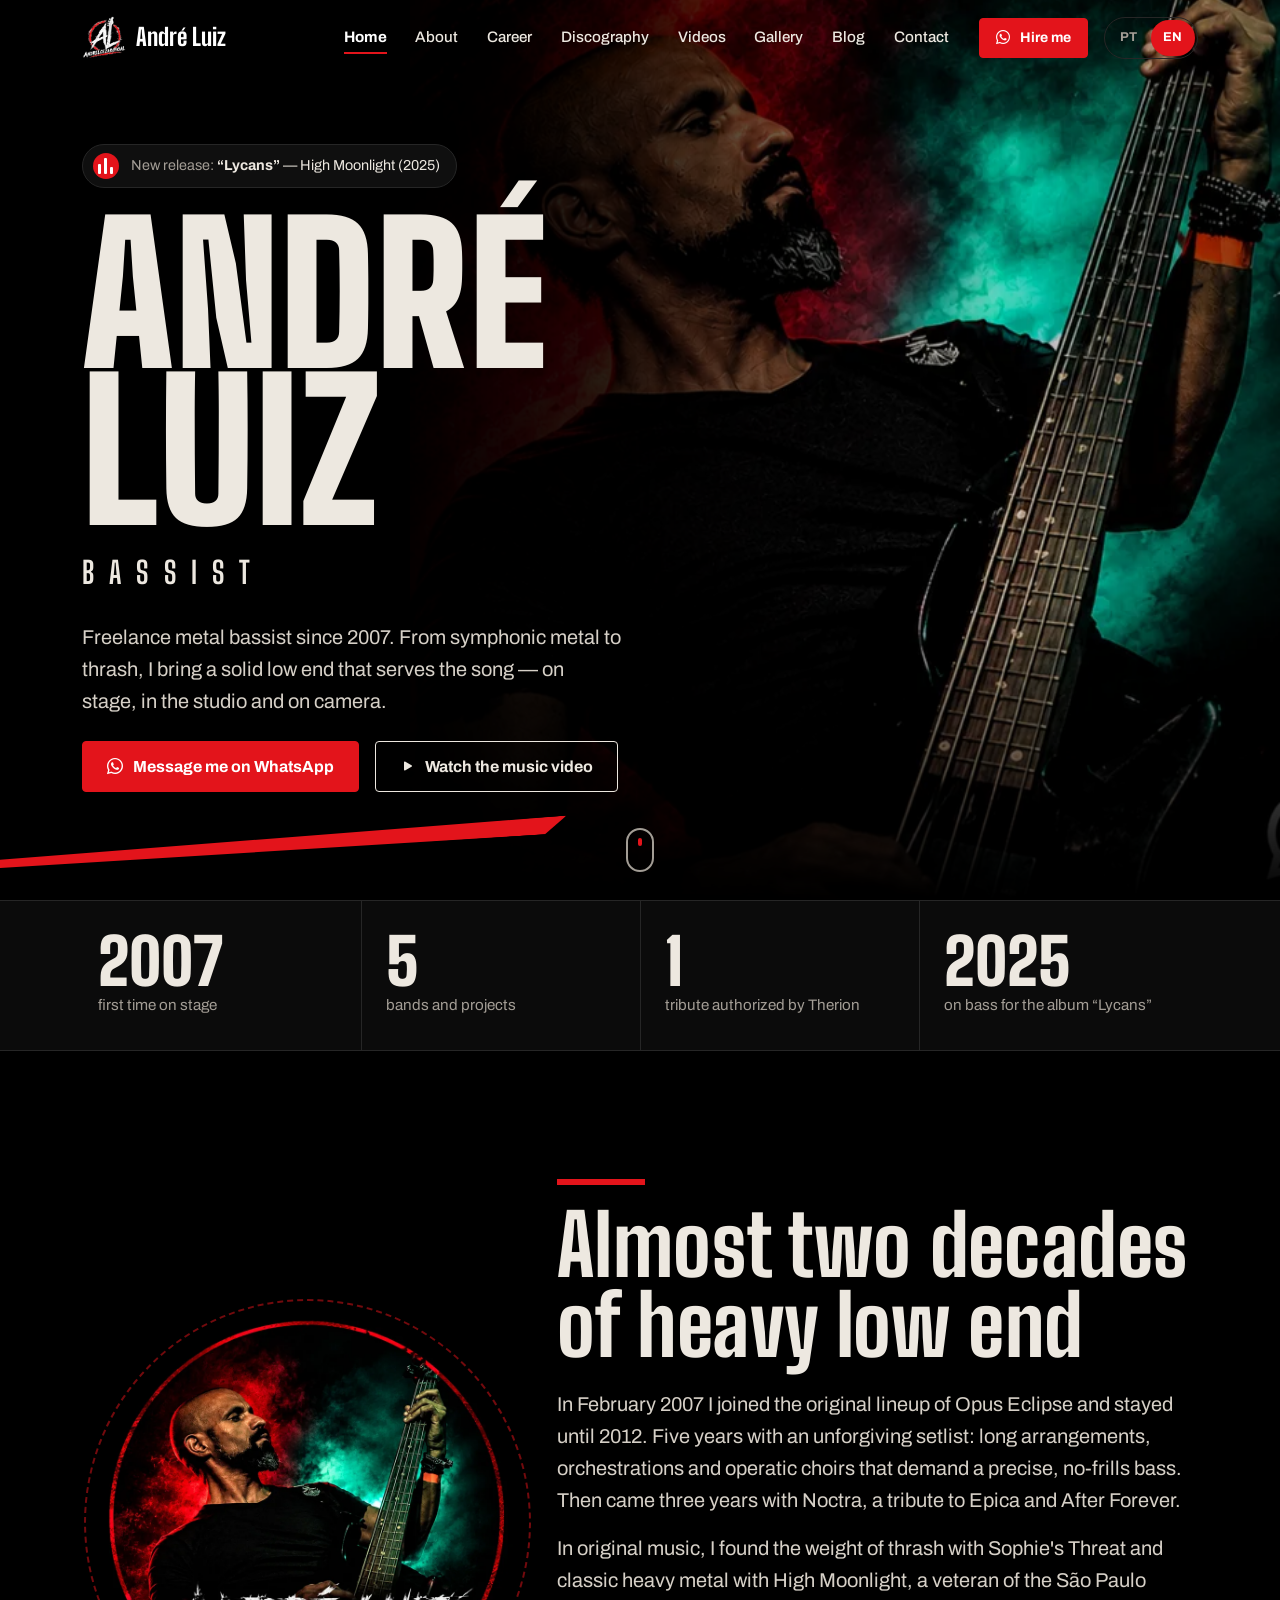
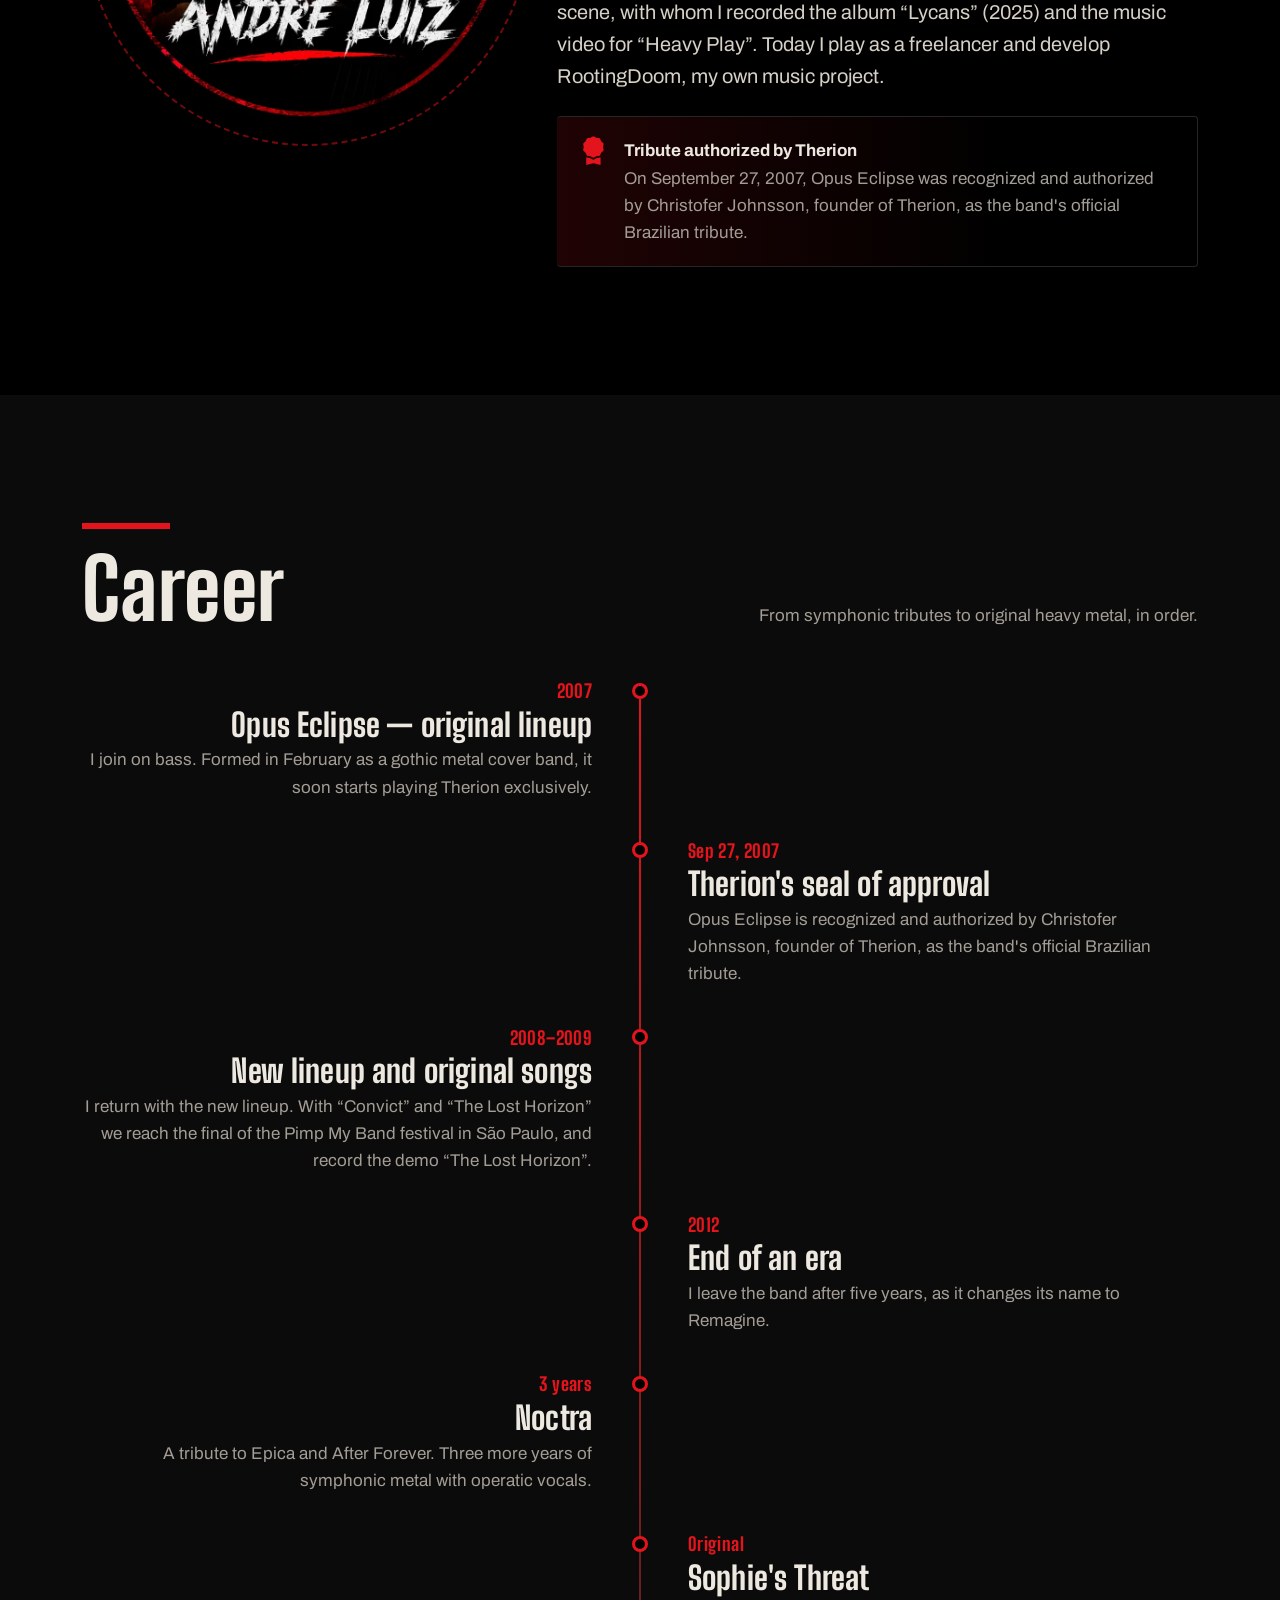
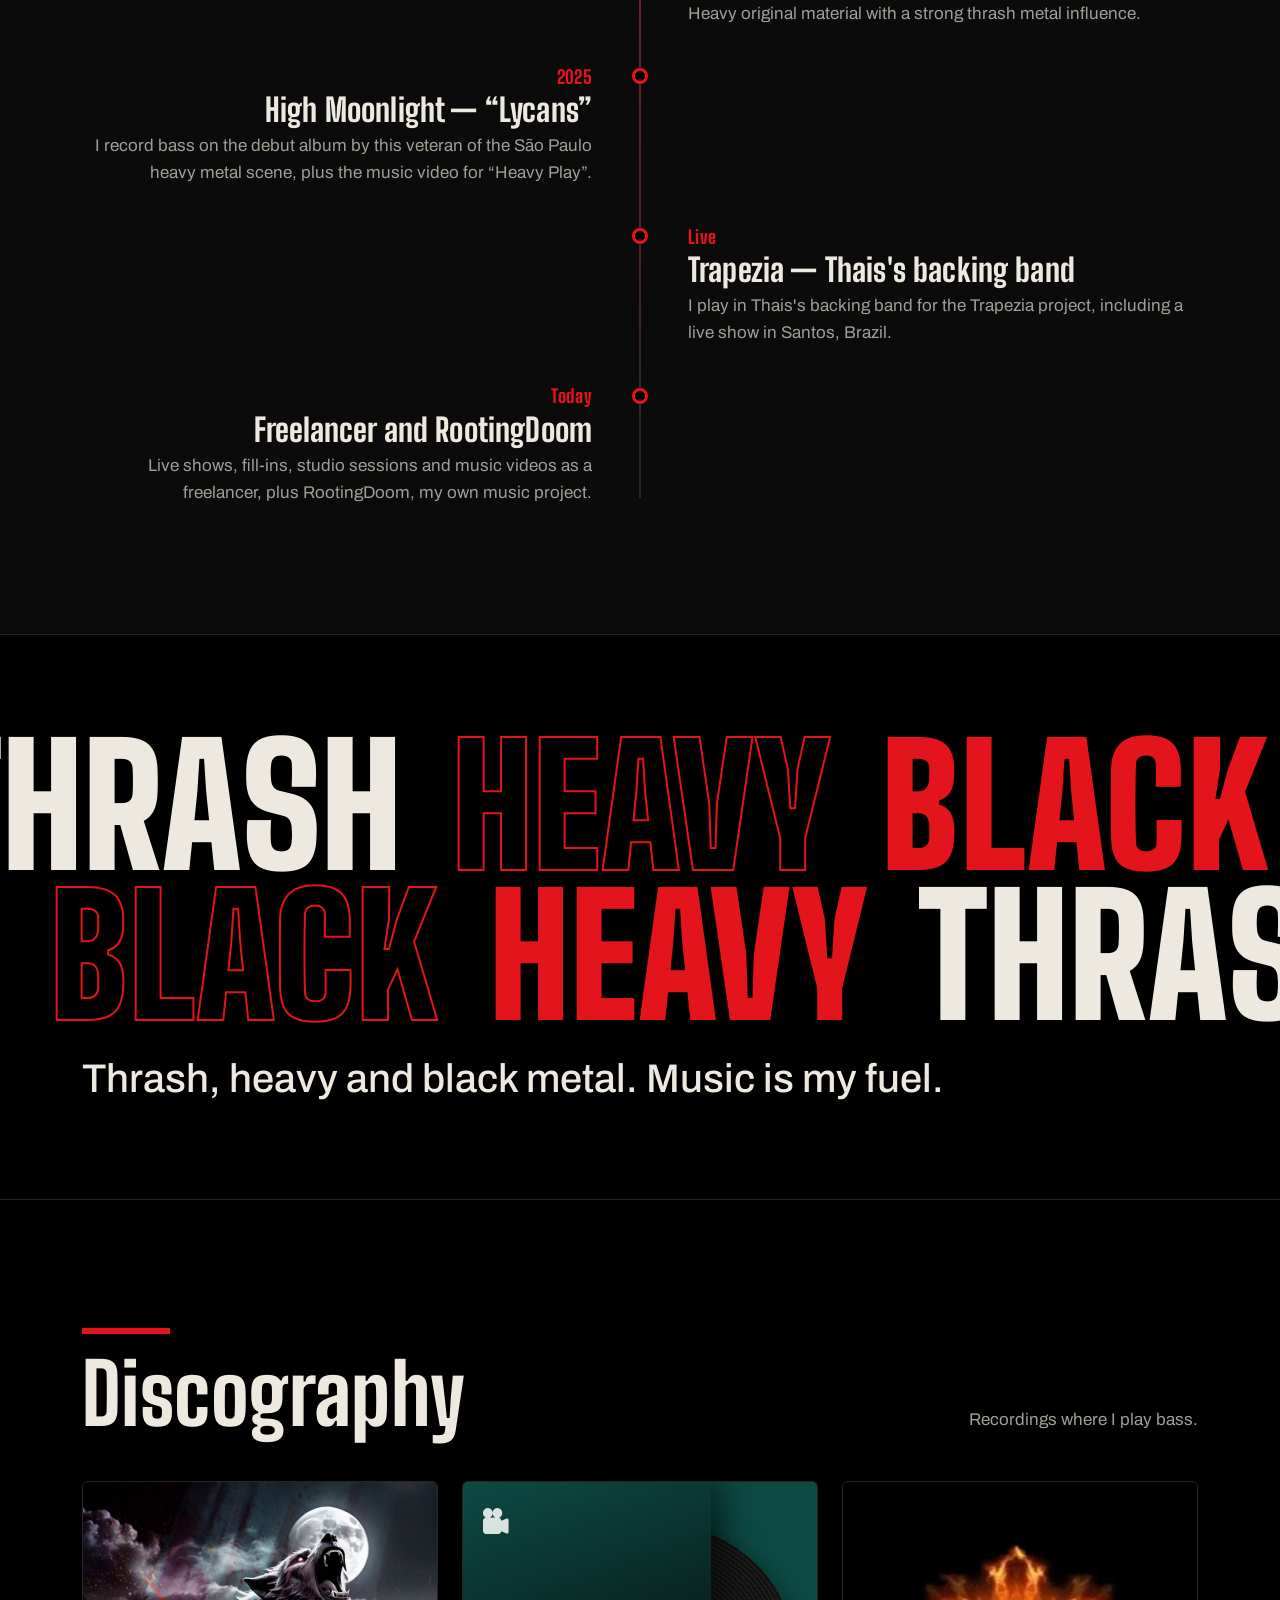
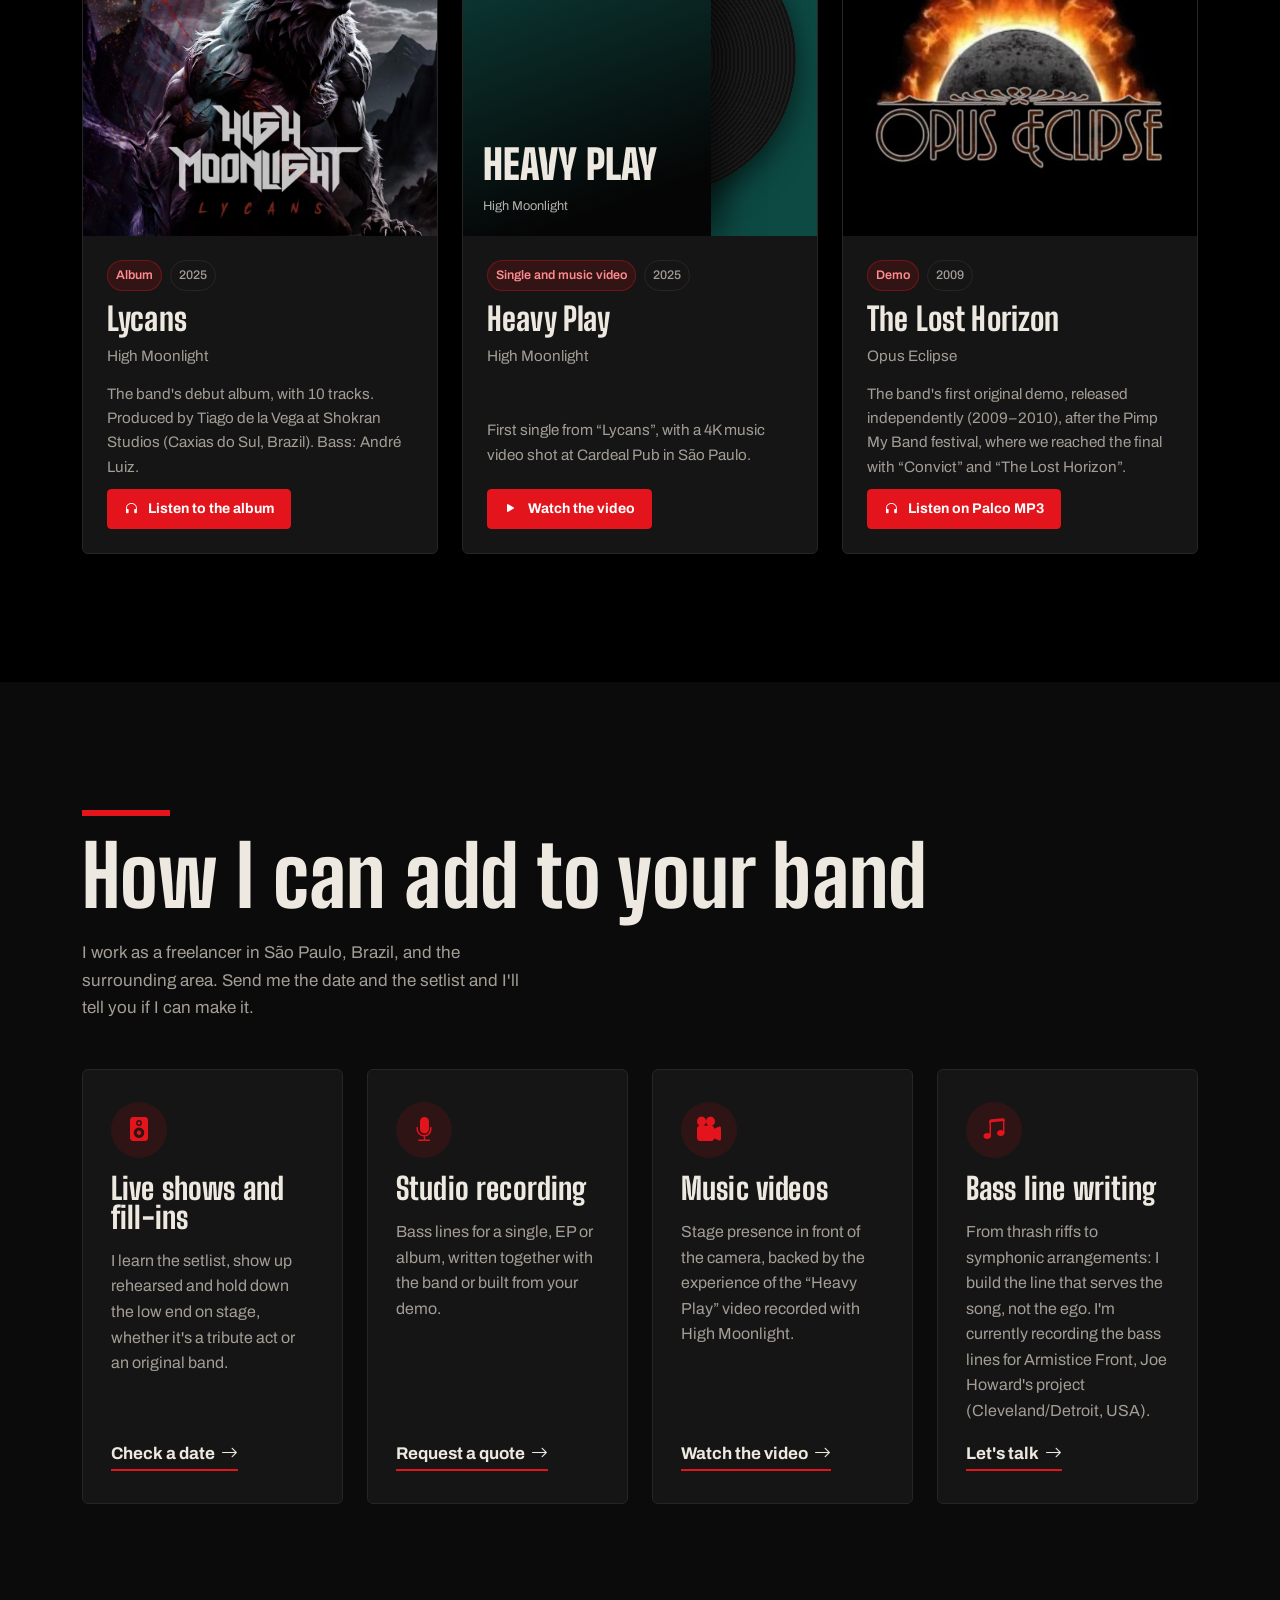
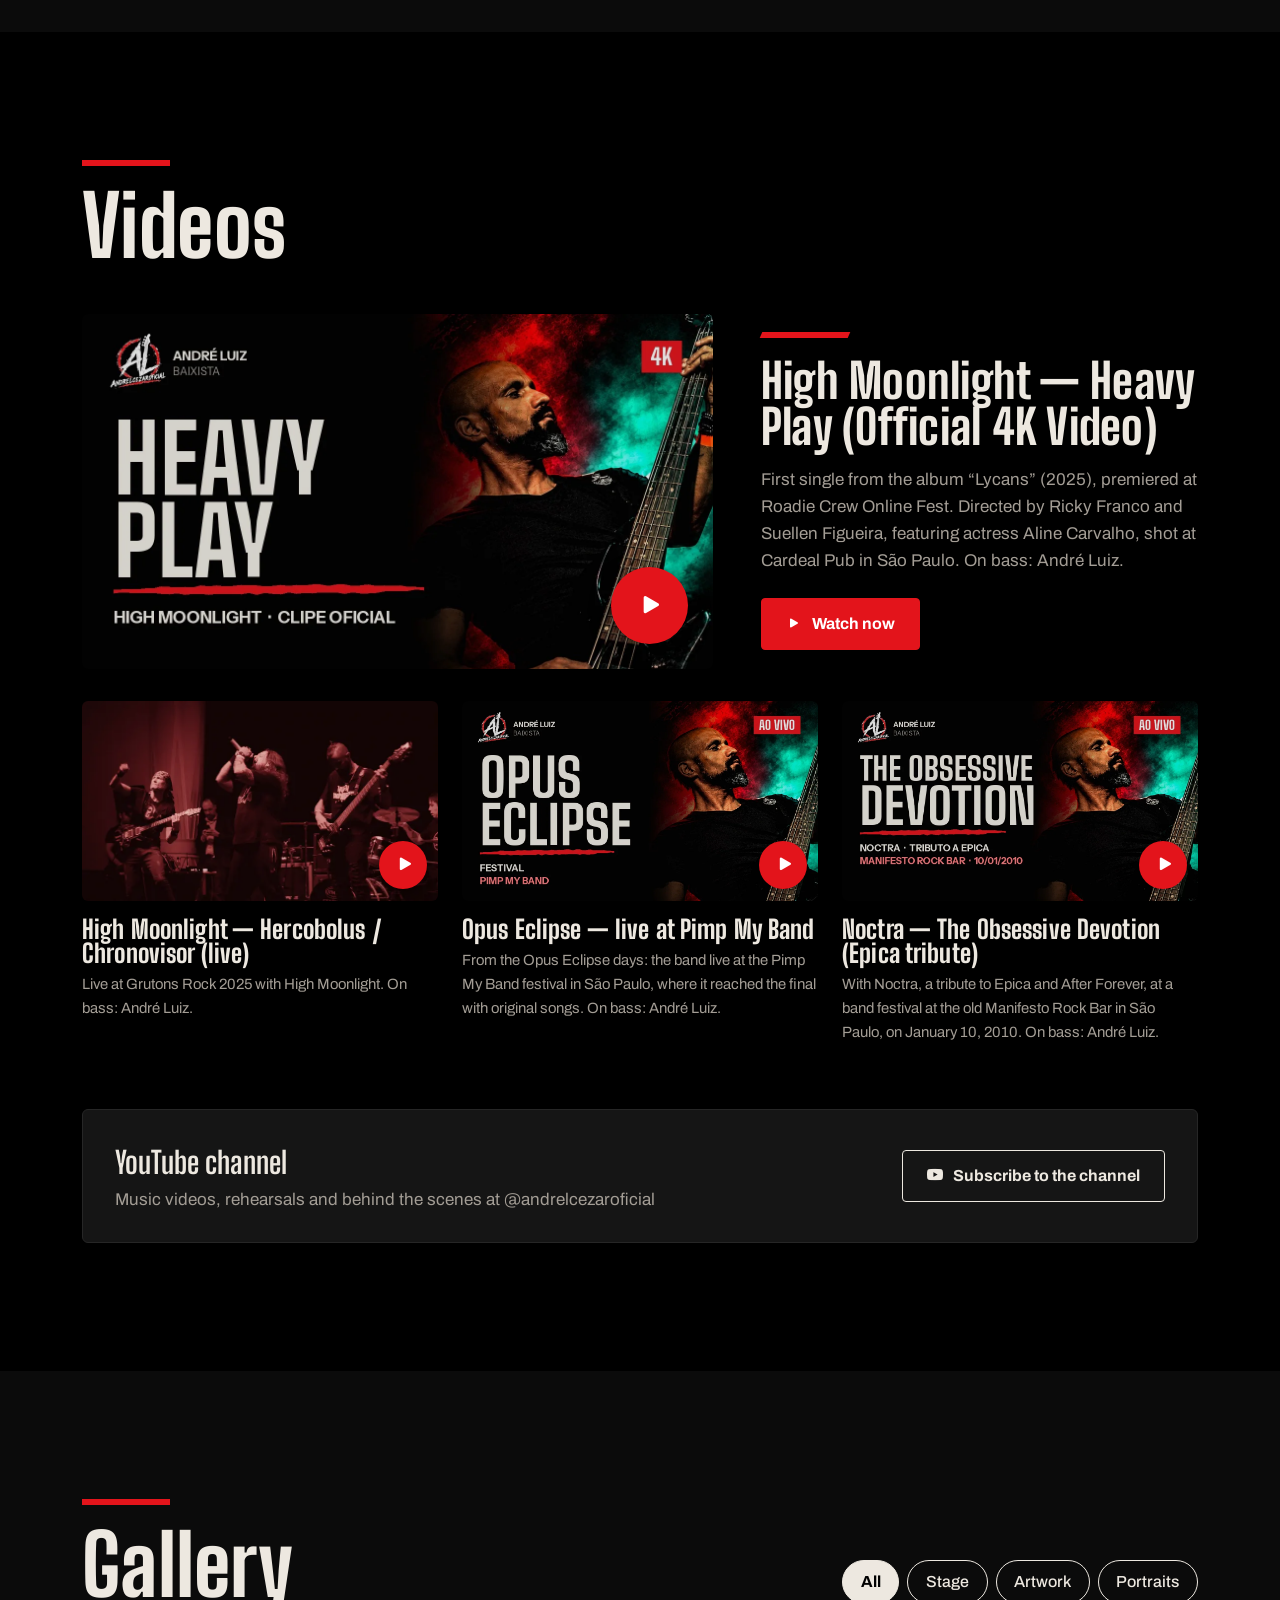
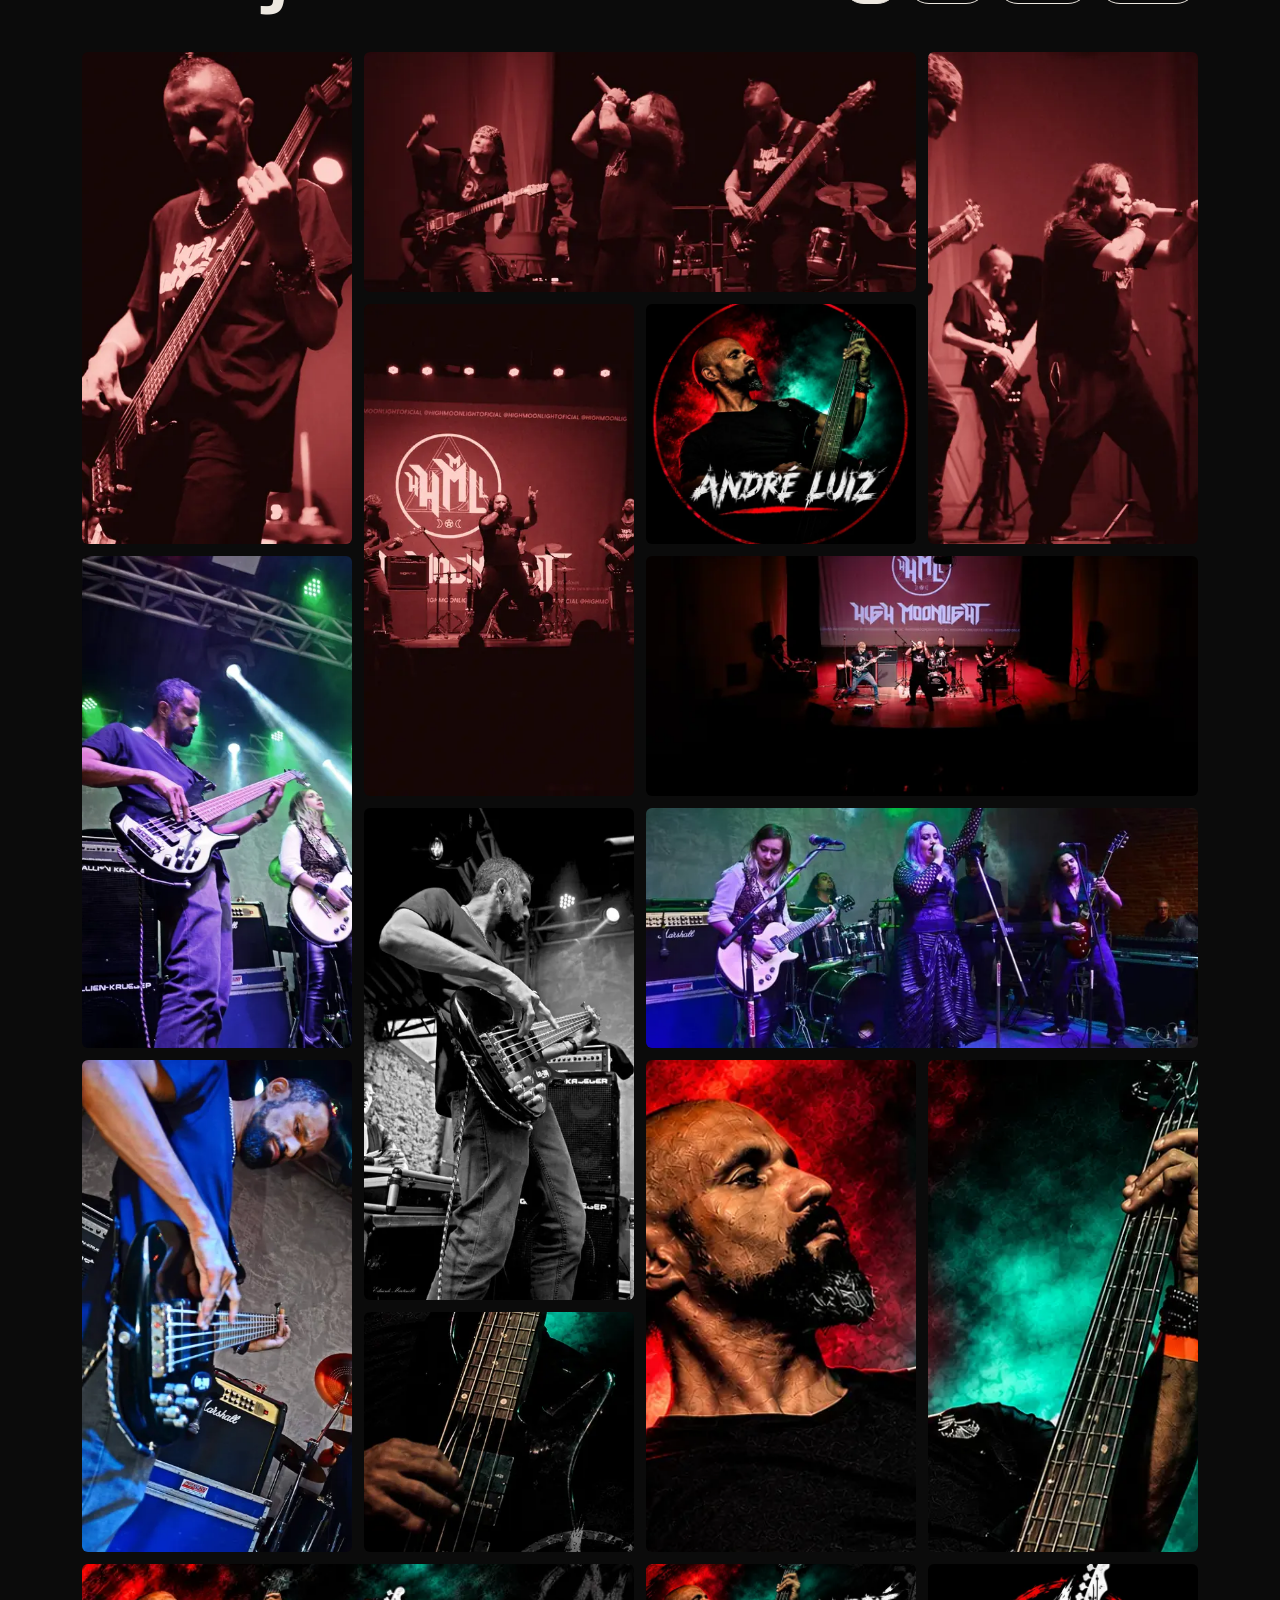
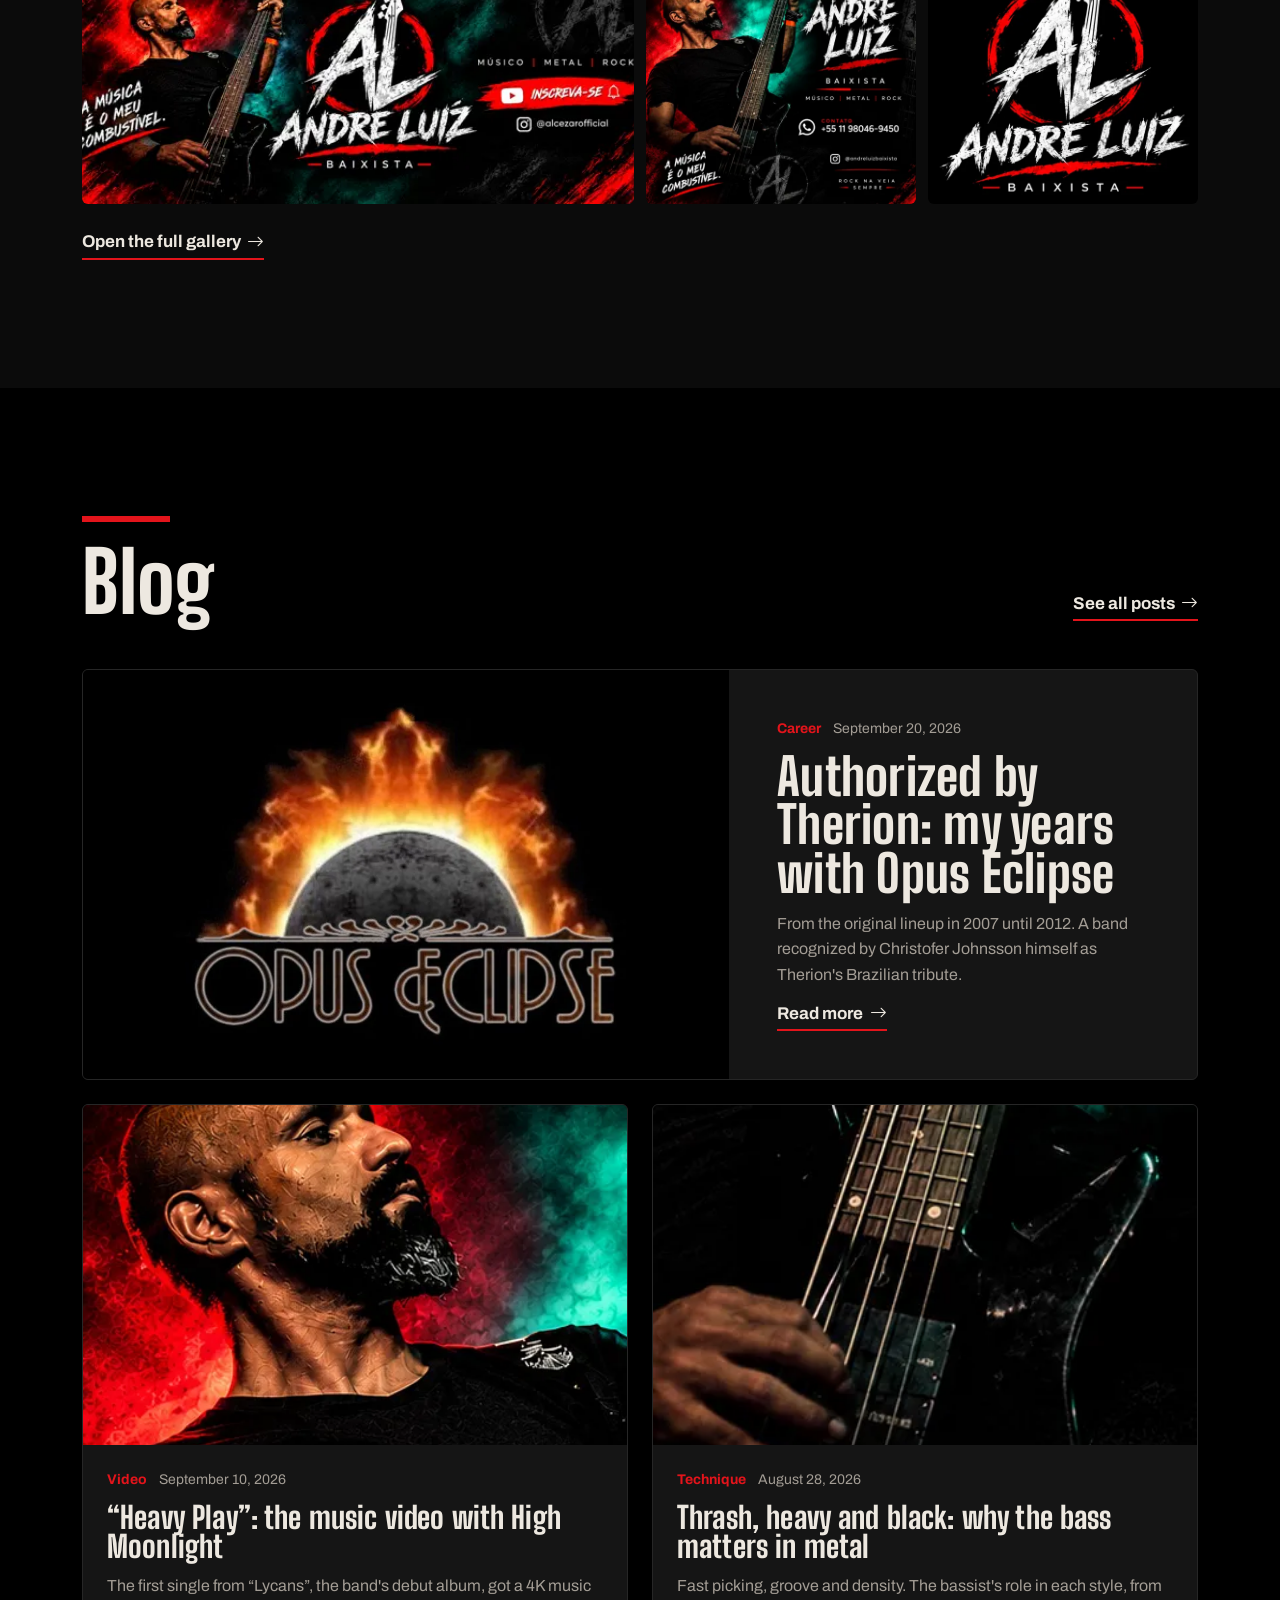
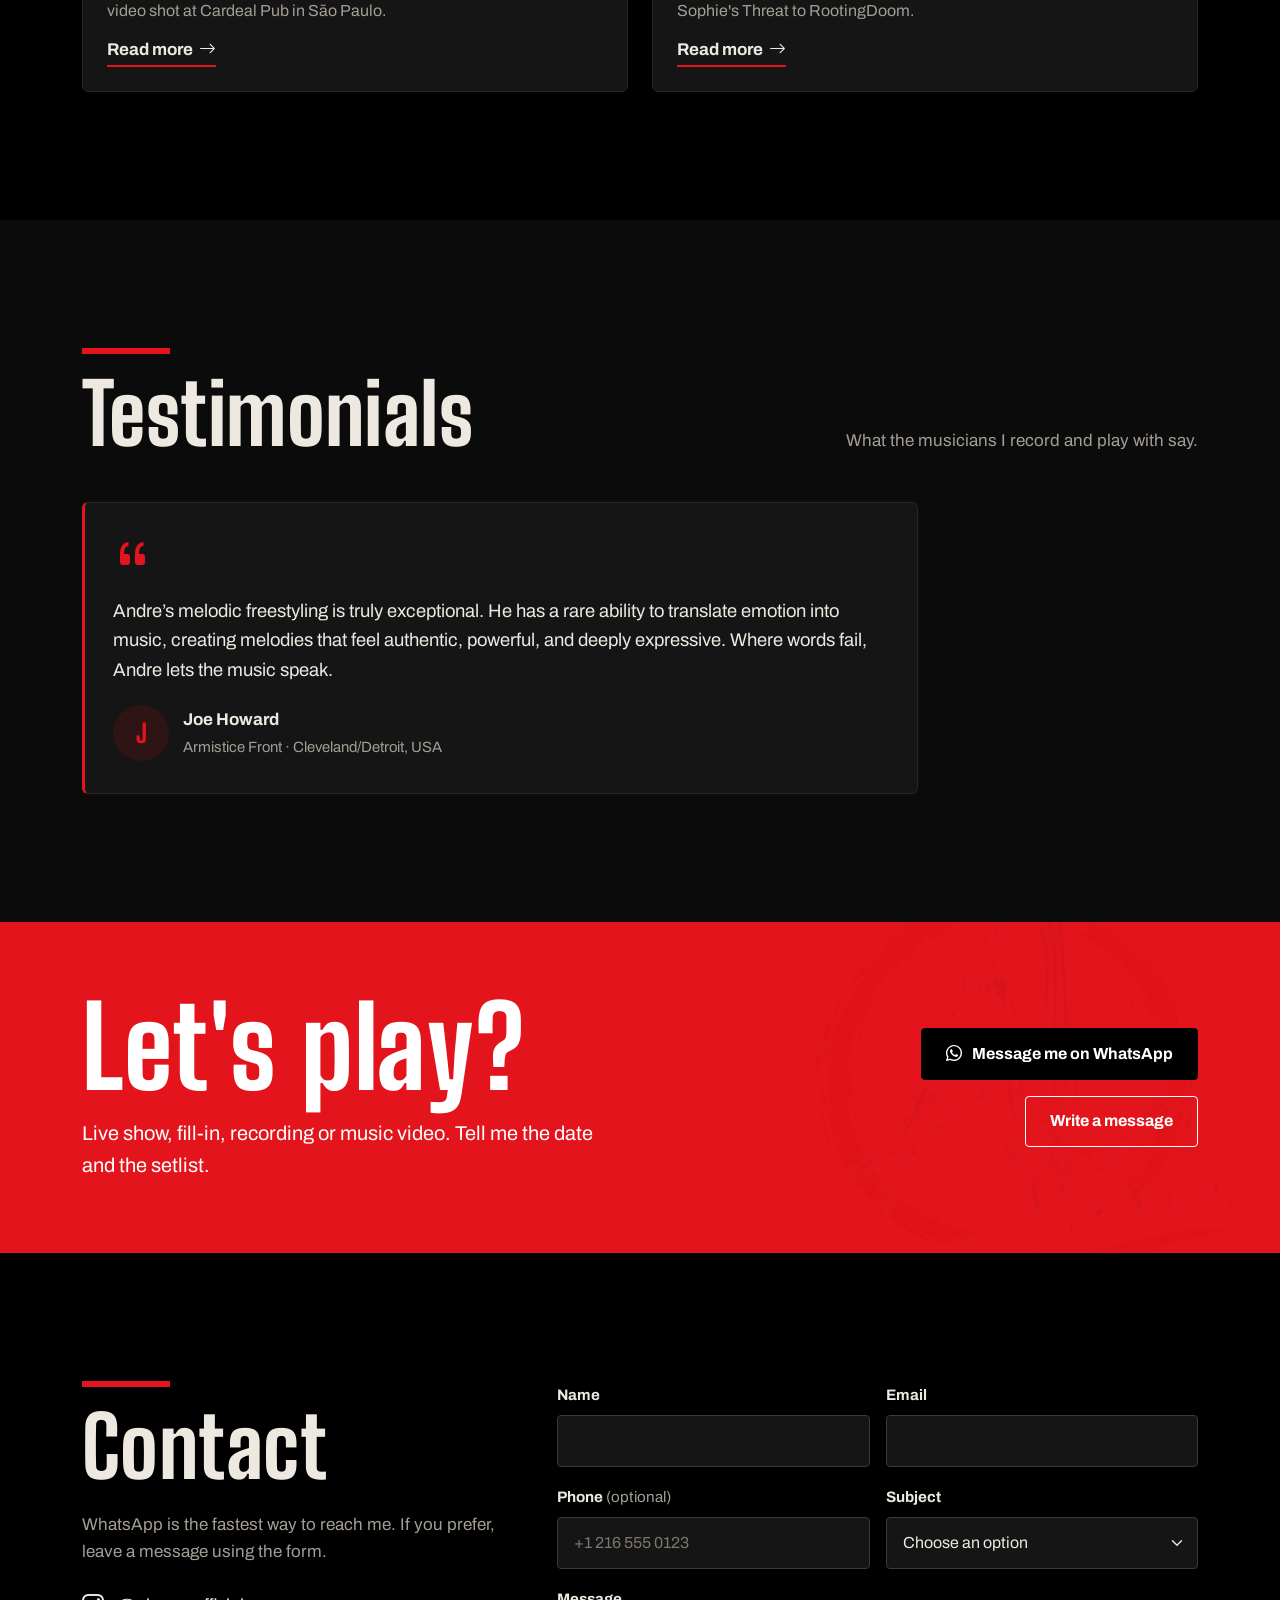
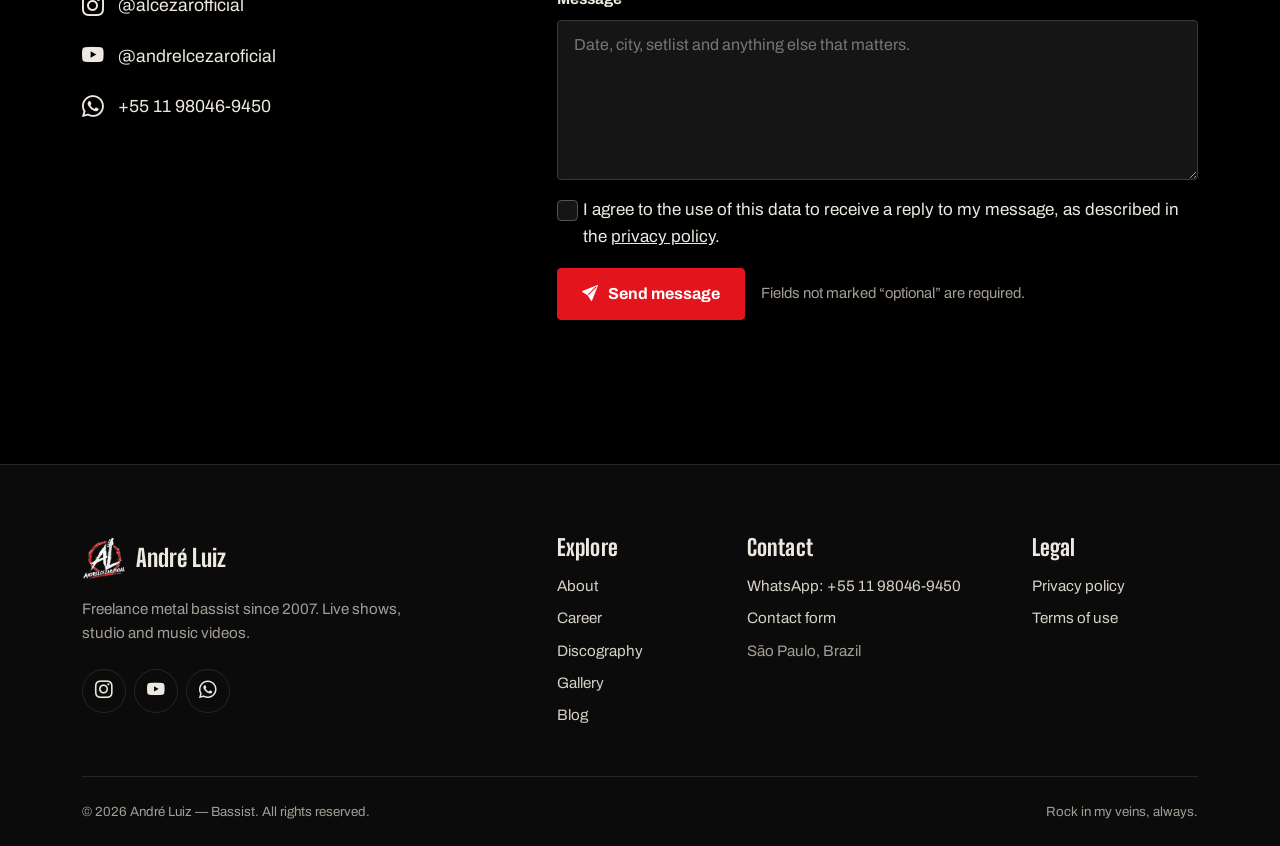
==== index.html @ c30c990d "Vídeos: capas personalizadas de Opus Eclipse e Noctra; play no canto - Miniaturas próprias (WebP 128" ====
<!doctype html>
<html lang="pt-BR" data-bs-theme="dark" class="no-js">
<head>
<meta charset="utf-8">
<meta name="viewport" content="width=device-width, initial-scale=1, viewport-fit=cover">
<script>/* idioma: esconde a página só até a tradução terminar (evita piscar em português) */
(function(){try{var q=new URLSearchParams(location.search).get("lang"),s=null;try{s=localStorage.getItem("al-lang")}catch(e){}var l=q||s||((navigator.language||"").toLowerCase().indexOf("pt")===0?"pt":"en");if(l==="en"){var h=document.documentElement;h.lang="en";h.classList.add("i18n-pendente");setTimeout(function(){h.classList.remove("i18n-pendente")},2500)}}catch(e){}})();</script>
<title>André Luiz — Baixista freelancer de metal | São Paulo</title>
<meta name="description" content="André Luiz, baixista freelancer de metal desde 2007. Baixo no álbum Lycans (High Moonlight), cover autorizado pelo Therion com a Opus Eclipse. Shows, estúdio e videoclipes.">
<meta name="theme-color" content="#000000">
<meta name="referrer" content="strict-origin-when-cross-origin">
<link rel="canonical" href="https://www.seudominio.com.br/">
<meta property="og:type" content="website">
<meta property="og:locale" content="pt_BR">
<meta property="og:site_name" content="André Luiz — Baixista">
<meta property="og:title" content="André Luiz — Baixista freelancer de metal | São Paulo">
<meta property="og:description" content="André Luiz, baixista freelancer de metal desde 2007. Baixo no álbum Lycans (High Moonlight), cover autorizado pelo Therion com a Opus Eclipse. Shows, estúdio e videoclipes.">
<meta property="og:url" content="https://www.seudominio.com.br/">
<meta property="og:image" content="https://www.seudominio.com.br/assets/images/og-image.jpg">
<meta property="og:image:width" content="1200">
<meta property="og:image:height" content="630">
<meta name="twitter:card" content="summary_large_image">
<link rel="icon" type="image/png" href="assets/icons/favicon.png">
<link rel="apple-touch-icon" href="assets/icons/apple-touch-icon.png">
<link rel="stylesheet" href="assets/vendor/bootstrap/bootstrap.min.css">
<link rel="stylesheet" href="assets/vendor/bootstrap-icons/bootstrap-icons.min.css">
<link rel="preconnect" href="https://fonts.googleapis.com">
<link rel="preconnect" href="https://fonts.gstatic.com" crossorigin>
<link rel="stylesheet" href="https://fonts.googleapis.com/css2?family=Archivo:wght@400;500;600;700&family=Big+Shoulders+Display:wght@700;800;900&display=swap">
<link rel="stylesheet" href="assets/css/style.css?v=20261011">
<script type="application/ld+json">
{"@context":"https://schema.org","@type":"Person","name":"André Luiz Cezar","alternateName":"André Luiz","jobTitle":"Baixista","description":"Baixista freelancer de metal desde 2007.","image":"https://www.seudominio.com.br/assets/images/retrato.webp","url":"https://www.seudominio.com.br/","address":{"@type":"PostalAddress","addressLocality":"São Paulo","addressRegion":"SP","addressCountry":"BR"},"memberOf":[{"@type":"MusicGroup","name":"High Moonlight"},{"@type":"MusicGroup","name":"Opus Eclipse"}],"sameAs":["https://www.instagram.com/alcezarofficial","https://www.youtube.com/@andrelcezaroficial"],"knowsAbout":["Contrabaixo","Heavy metal","Thrash metal","Black metal","Metal sinfônico"]}
</script>
</head>
<body data-pagina="inicio" data-base="">
<a class="pular btn btn-primary" href="#conteudo">Pular para o conteúdo</a>
<nav class="navbar navbar-expand-xl fixed-top navbar-al" aria-label="Principal">
  <div class="container">
    <a class="navbar-brand" href="index.html" aria-label="André Luiz, baixista — página inicial">
      <img src="assets/images/logo-al-120.webp" alt="" width="44" height="44">André Luiz
    </a>
    <div class="idioma" role="group" aria-label="Idioma / Language" translate="no">
      <button type="button" data-lang="pt" lang="pt-BR" title="Português">PT</button><button type="button" data-lang="en" lang="en" title="English">EN</button>
    </div>
    <button class="navbar-toggler" type="button" data-bs-toggle="offcanvas" data-bs-target="#menu" aria-controls="menu" aria-label="Abrir menu">
      <span class="navbar-toggler-icon"></span>
    </button>
    <div class="offcanvas offcanvas-end" tabindex="-1" id="menu" aria-labelledby="menu-titulo">
      <div class="offcanvas-header">
        <h2 class="offcanvas-title h4" id="menu-titulo">Menu</h2>
        <button type="button" class="btn-close btn-close-white" data-bs-dismiss="offcanvas" aria-label="Fechar menu"></button>
      </div>
      <div class="offcanvas-body align-items-xl-center">
        <ul class="navbar-nav ms-xl-auto">
            <li class="nav-item"><a class="nav-link" href="#inicio">Início</a></li>
            <li class="nav-item"><a class="nav-link" href="#sobre">Sobre</a></li>
            <li class="nav-item"><a class="nav-link" href="#carreira">Carreira</a></li>
            <li class="nav-item"><a class="nav-link" href="#discografia">Discografia</a></li>
            <li class="nav-item"><a class="nav-link" href="#videos">Vídeos</a></li>
            <li class="nav-item"><a class="nav-link" href="#galeria">Galeria</a></li>
            <li class="nav-item"><a class="nav-link" href="#blog">Blog</a></li>
            <li class="nav-item"><a class="nav-link" href="#contato">Contato</a></li>
        </ul>
        <a class="btn btn-primary btn-sm ms-xl-3 mt-4 mt-xl-0" data-whatsapp href="https://wa.me/5511980469450" target="_blank" rel="noopener"><i class="bi bi-whatsapp" aria-hidden="true"></i>Contratar</a>
      </div>
    </div>
  </div>
</nav>
<main id="conteudo">

<section class="hero" id="inicio" aria-labelledby="hero-titulo">
  <div class="hero__fundo" aria-hidden="true"><img src="assets/images/hero.webp" alt="" fetchpriority="high" width="720" height="1254"></div>
  <div class="hero__overlay" aria-hidden="true"></div>
  <div class="hero__risco" aria-hidden="true"></div>
  <div class="container">
    <div class="hero__conteudo">
      <a class="agora-tocando entra" href="#discografia"><span class="eq" aria-hidden="true"><i></i><i></i><i></i></span><span><span class="text-secondary">Lançamento:</span> <strong>“Lycans”</strong> — High Moonlight (2025)</span></a>
      <h1 class="hero__titulo entra" id="hero-titulo"><span>André</span><span>Luiz</span></h1>
      <p class="hero__sub entra">BAIXISTA</p>
      <p class="lead entra mb-4" style="max-width:540px">Baixista freelancer de metal desde 2007. Do metal sinfônico ao thrash, levo para o palco, o estúdio e o videoclipe um grave firme que serve à música.</p>
      <div class="d-flex flex-wrap gap-3 entra">
        <a class="btn btn-primary" data-whatsapp href="https://wa.me/5511980469450" target="_blank" rel="noopener"><i class="bi bi-whatsapp" aria-hidden="true"></i>Chamar no WhatsApp</a>
        <a class="btn btn-outline-light" href="#videos"><i class="bi bi-play-fill" aria-hidden="true"></i>Ver o videoclipe</a>
      </div>
    </div>
  </div>
  <a class="hero__rolar" href="#sobre" aria-label="Rolar até a seção Sobre"></a>
</section>

<section class="numeros" aria-label="Destaques da carreira">
  <div class="container">
    <div class="row row-cols-2 row-cols-md-4 g-0">
      <div class="col"><div class="numero revelar"><strong>2007</strong><span>primeiro palco</span></div></div>
      <div class="col"><div class="numero revelar"><strong>5</strong><span>bandas e projetos</span></div></div>
      <div class="col"><div class="numero revelar"><strong>1</strong><span>cover autorizado pelo Therion</span></div></div>
      <div class="col"><div class="numero revelar"><strong>2025</strong><span>álbum “Lycans” no baixo</span></div></div>
    </div>
  </div>
</section>

<section class="section-pad" id="sobre" aria-labelledby="sobre-titulo">
  <div class="container">
    <div class="row gx-4 gy-5 align-items-center">
      <div class="col-lg-5"><div class="retrato revelar"><img src="assets/images/retrato.webp" alt="André Luiz tocando baixo de cinco cordas sob luz vermelha e verde" width="900" height="900" loading="lazy" decoding="async"></div></div>
      <div class="col-lg-7">
        <span class="traco revelar" aria-hidden="true"></span>
        <h2 class="titulo-secao revelar" id="sobre-titulo">Quase duas décadas de grave pesado</h2>
        <p class="lead revelar mt-4">Em fevereiro de 2007 entrei na primeira formação da Opus Eclipse e fiquei até 2012. Foram cinco anos com um repertório que não perdoa: arranjos longos, orquestrações e coros líricos que exigem um baixo preciso e sem sobra. Depois vieram três anos com a Noctra, tributo a Epica e After Forever.</p>
        <p class="lead revelar">No autoral, encontrei o peso do thrash com a Sophie's Threat e o heavy metal clássico com a High Moonlight, veterana da cena paulistana, com quem gravei o álbum “Lycans” (2025) e o videoclipe de “Heavy Play”. Hoje toco como freelancer e desenvolvo o RootingDoom, meu projeto de som próprio.</p>
        <div class="selo-therion revelar mt-4">
          <i class="bi bi-award-fill" aria-hidden="true"></i>
          <div><strong class="d-block">Cover autorizado pelo Therion</strong><span class="text-secondary">Em 27/09/2007, a Opus Eclipse foi reconhecida e autorizada por Christofer Johnsson, fundador do Therion, como cover brasileiro da banda.</span></div>
        </div>
      </div>
    </div>
  </div>
</section>

<section class="section-pad bg-grafite" id="carreira" aria-labelledby="carreira-titulo">
  <div class="container">
    <div class="d-flex flex-wrap justify-content-between align-items-end gap-4 mb-5">
      <div><span class="traco revelar" aria-hidden="true"></span><h2 class="titulo-secao revelar mb-0" id="carreira-titulo">Carreira</h2></div><p class="text-secondary mb-0 revelar" style="max-width:460px">Do tributo sinfônico ao heavy metal autoral, em ordem.</p>
    </div>
    <ol class="timeline" data-trajetoria></ol>
  </div>
</section>

<section class="generos" aria-label="Estilos que toco">
  <div class="generos__linha" aria-hidden="true"><span>Thrash</span><span class="vazado">Heavy</span><span class="verm">Black</span><span>Thrash</span><span class="vazado">Heavy</span></div>
  <div class="generos__linha" aria-hidden="true"><span class="vazado">Black</span><span class="verm">Heavy</span><span>Thrash</span><span class="vazado">Black</span><span class="verm">Heavy</span></div>
  <div class="container"><p class="h2 mt-4 mb-0 revelar" style="font-size:clamp(1.6rem,3.4vw,2.5rem)">Thrash, heavy e black metal. A música é o meu combustível.</p></div>
</section>

<section class="section-pad" id="discografia" aria-labelledby="disco-titulo">
  <div class="container">
    <div class="d-flex flex-wrap justify-content-between align-items-end gap-4 mb-5">
      <div><span class="traco revelar" aria-hidden="true"></span><h2 class="titulo-secao revelar mb-0" id="disco-titulo">Discografia</h2></div><p class="text-secondary mb-0 revelar" style="max-width:460px">Gravações em que assino o baixo.</p>
    </div>
    <div class="row row-cols-1 row-cols-md-2 row-cols-lg-3 g-4" data-lancamentos></div>
  </div>
</section>

<section class="section-pad bg-grafite" id="servicos" aria-labelledby="servicos-titulo">
  <div class="container">
    <div class="d-flex flex-wrap justify-content-between align-items-end gap-4 mb-5">
      <div><span class="traco revelar" aria-hidden="true"></span><h2 class="titulo-secao revelar mb-0" id="servicos-titulo">Como posso somar à sua banda</h2></div><p class="text-secondary mb-0 revelar" style="max-width:460px">Trabalho como freelancer em São Paulo e região. Mande a data e o repertório que eu digo se consigo.</p>
    </div>
    <div class="row row-cols-1 row-cols-sm-2 row-cols-xl-4 g-4" data-servicos></div>
  </div>
</section>

<section class="section-pad" id="videos" aria-labelledby="videos-titulo">
  <div class="container">
    <div class="d-flex flex-wrap justify-content-between align-items-end gap-4 mb-5">
      <div><span class="traco revelar" aria-hidden="true"></span><h2 class="titulo-secao revelar mb-0" id="videos-titulo">Vídeos</h2></div>
    </div>
    <div class="row g-4 g-lg-5 align-items-center" data-video-destaque></div>
    <div class="row row-cols-1 row-cols-md-3 g-4 mt-2" data-videos-lista></div>
    <div class="canal d-flex flex-wrap justify-content-between align-items-center gap-3 mt-5 revelar">
      <div><strong>Canal no YouTube</strong><span class="text-secondary">Clipes, ensaios e bastidores em @andrelcezaroficial</span></div>
      <a class="btn btn-outline-light" href="https://www.youtube.com/@andrelcezaroficial" target="_blank" rel="noopener"><i class="bi bi-youtube" aria-hidden="true"></i>Inscrever-se no canal</a>
    </div>
  </div>
</section>

<section class="section-pad bg-grafite" id="galeria" aria-labelledby="galeria-titulo">
  <div class="container">
    <div class="d-flex flex-wrap justify-content-between align-items-end gap-4 mb-5">
      <div><span class="traco revelar" aria-hidden="true"></span><h2 class="titulo-secao revelar mb-0" id="galeria-titulo">Galeria</h2></div><div class="filtros d-flex flex-wrap gap-2 revelar" data-filtros role="group" aria-label="Filtrar fotos"></div>
    </div>
    <div class="galeria" data-galeria></div>
    <p class="mt-4 mb-0"><a class="link-seta" href="pages/galeria.html">Abrir a galeria completa<i class="bi bi-arrow-right" aria-hidden="true"></i></a></p>
  </div>
</section>

<section class="section-pad" id="blog" aria-labelledby="blog-titulo">
  <div class="container">
    <div class="d-flex flex-wrap justify-content-between align-items-end gap-4 mb-5">
      <div><span class="traco revelar" aria-hidden="true"></span><h2 class="titulo-secao revelar mb-0" id="blog-titulo">Blog</h2></div><a class="link-seta revelar" href="pages/blog.html">Ver todos os posts<i class="bi bi-arrow-right" aria-hidden="true"></i></a>
    </div>
    <div class="row g-4" data-posts data-limite="3"></div>
  </div>
</section>

<section class="section-pad bg-grafite" id="depoimentos" aria-labelledby="depoimentos-titulo" hidden>
  <div class="container">
    <div class="d-flex flex-wrap justify-content-between align-items-end gap-4 mb-5">
      <div><span class="traco revelar" aria-hidden="true"></span><h2 class="titulo-secao revelar mb-0" id="depoimentos-titulo">Depoimentos</h2></div><p class="text-secondary mb-0 revelar" style="max-width:460px">O que dizem os músicos com quem gravo e toco.</p>
    </div>
    <div class="row row-cols-1 g-4" data-depoimentos></div>
  </div>
</section>

<section class="cta py-5" aria-labelledby="cta-titulo">
  <div class="container py-4 position-relative">
    <div class="row align-items-center g-4">
      <div class="col-lg-7">
        <h2 id="cta-titulo">Vamos tocar?</h2>
        <p class="fs-5 mt-3 mb-0" style="max-width:520px">Show, substituição, gravação ou clipe. Me conte a data e o repertório.</p>
      </div>
      <div class="col-lg-5 d-flex flex-wrap gap-3 justify-content-lg-end">
        <a class="btn btn-dark" data-whatsapp href="https://wa.me/5511980469450" target="_blank" rel="noopener"><i class="bi bi-whatsapp" aria-hidden="true"></i>Chamar no WhatsApp</a>
        <a class="btn btn-outline-light" href="#contato">Escrever uma mensagem</a>
      </div>
    </div>
  </div>
</section>

<section class="section-pad" id="contato" aria-labelledby="contato-titulo">
  <div class="container">
    <div class="row gx-4 gy-5">
      <div class="col-lg-5">
        <span class="traco revelar" aria-hidden="true"></span>
        <h2 class="titulo-secao revelar" id="contato-titulo">Contato</h2>
        <p class="text-secondary mt-4 revelar" style="max-width:420px">O caminho mais rápido é o WhatsApp. Se preferir, deixe sua mensagem no formulário.</p>
        <ul class="contato-lista list-unstyled d-grid gap-3 mt-4 revelar" data-lista-contato></ul>
      </div>
      <div class="col-lg-7"><form class="row g-3 revelar" data-form-contato novalidate aria-describedby="home-nota">
  <div class="col-md-6"><label class="form-label" for="home-nome">Nome</label><input class="form-control" id="home-nome" name="nome" type="text" autocomplete="name" required maxlength="100" aria-describedby="erro-home-nome"><div class="invalid-feedback" id="erro-home-nome" aria-live="polite"></div></div>
  <div class="col-md-6"><label class="form-label" for="home-email">E-mail</label><input class="form-control" id="home-email" name="email" type="email" autocomplete="email" required maxlength="150" aria-describedby="erro-home-email"><div class="invalid-feedback" id="erro-home-email" aria-live="polite"></div></div>
  <div class="col-md-6"><label class="form-label" for="home-telefone">Telefone <span class="fw-normal text-secondary">(opcional)</span></label><input class="form-control" id="home-telefone" name="telefone" type="tel" inputmode="tel" autocomplete="tel" placeholder="(11) 91234-5678" aria-describedby="erro-home-telefone"><div class="invalid-feedback" id="erro-home-telefone" aria-live="polite"></div></div>
  <div class="col-md-6"><label class="form-label" for="home-assunto">Assunto</label>
    <select class="form-select" id="home-assunto" name="assunto" required aria-describedby="erro-home-assunto">
      <option value="">Escolha uma opção</option>
      <option>Show ou substituição</option>
      <option>Gravação de estúdio</option>
      <option>Videoclipe</option>
      <option>Banda autoral / projeto</option>
      <option>Outro assunto</option>
    </select><div class="invalid-feedback" id="erro-home-assunto" aria-live="polite"></div></div>
  <div class="col-12"><label class="form-label" for="home-mensagem">Mensagem</label><textarea class="form-control" id="home-mensagem" name="mensagem" required minlength="20" maxlength="3000" placeholder="Data, cidade, repertório e o que mais for importante." aria-describedby="erro-home-mensagem"></textarea><div class="invalid-feedback" id="erro-home-mensagem" aria-live="polite"></div></div>
  <div class="visually-hidden" aria-hidden="true"><label for="home-honey">Não preencha este campo</label><input id="home-honey" name="_honey" type="text" tabindex="-1" autocomplete="off"></div>
  <div class="col-12"><div class="form-check"><input class="form-check-input" id="home-aceite" name="aceite" type="checkbox" required aria-describedby="erro-home-aceite"><label class="form-check-label" for="home-aceite">Autorizo o uso destes dados para receber resposta ao meu contato, conforme a <a href="pages/privacidade.html">política de privacidade</a>.</label><div class="invalid-feedback" id="erro-home-aceite" aria-live="polite"></div></div></div>
  <div class="col-12 d-flex flex-wrap align-items-center gap-3"><button class="btn btn-primary" type="submit"><i class="bi bi-send-fill" aria-hidden="true"></i>Enviar mensagem</button><span id="home-nota" class="small text-secondary">Campos sem “opcional” são obrigatórios.</span></div>
  <div class="col-12"><div class="alert d-none mb-0" role="status" aria-live="polite" data-form-status></div></div>
</form></div>
    </div>
  </div>
</section>

</main>
<footer class="footer pt-5 pb-4">
  <div class="container pt-4">
    <div class="row gx-4 gy-5">
      <div class="col-lg-4">
        <a class="navbar-brand text-decoration-none" href="index.html"><img src="assets/images/logo-al-120.webp" alt="" width="44" height="44" loading="lazy">André Luiz</a>
        <p class="text-secondary mt-3 mb-0" style="max-width:320px">Baixista freelancer de metal desde 2007. Shows, estúdio e videoclipes.</p>
        <div class="redes d-flex gap-2 mt-4" data-redes></div>
      </div>
      <div class="col-6 col-lg-2 offset-lg-1">
        <h2>Navegue</h2>
        <ul class="list-unstyled d-grid gap-2 mb-0">
          <li><a href="index.html#sobre">Sobre</a></li>
          <li><a href="index.html#carreira">Carreira</a></li>
          <li><a href="index.html#discografia">Discografia</a></li>
          <li><a href="pages/galeria.html">Galeria</a></li>
          <li><a href="pages/blog.html">Blog</a></li>
        </ul>
      </div>
      <div class="col-6 col-lg-3">
        <h2>Contato</h2>
        <ul class="list-unstyled d-grid gap-2 mb-0">
          <li><a data-whatsapp href="https://wa.me/5511980469450" target="_blank" rel="noopener">WhatsApp: +55 11 98046-9450</a></li>
          <li><a href="pages/contato.html">Formulário de contato</a></li>
          <li class="text-secondary">São Paulo, SP</li>
        </ul>
      </div>
      <div class="col-6 col-lg-2">
        <h2>Legal</h2>
        <ul class="list-unstyled d-grid gap-2 mb-0">
          <li><a href="pages/privacidade.html">Política de privacidade</a></li>
          <li><a href="pages/termos.html">Termos de uso</a></li>
        </ul>
      </div>
    </div>
    <div class="d-flex flex-wrap justify-content-between gap-3 mt-5 pt-4 border-top text-secondary small">
      <span>© <span data-ano>2026</span> André Luiz — Baixista. Todos os direitos reservados.</span>
      <span>Rock na veia, sempre.</span>
    </div>
  </div>
</footer>
<button class="topo" type="button" aria-label="Voltar ao topo"><i class="bi bi-arrow-up" aria-hidden="true"></i></button>
<div class="modal fade" id="lightbox" tabindex="-1" aria-label="Foto ampliada" aria-hidden="true">
  <button type="button" class="modal-fechar" data-bs-dismiss="modal" aria-label="Fechar"><i class="bi bi-x-lg" aria-hidden="true"></i></button>
  <div class="modal-dialog modal-dialog-centered modal-xl">
    <div class="modal-content">
      <div id="lightbox-carrossel" class="carousel slide" data-bs-interval="false" data-bs-touch="true">
        <div class="carousel-inner text-center" data-carrossel></div>
        <button class="carousel-control-prev" type="button" data-bs-target="#lightbox-carrossel" data-bs-slide="prev"><span class="carousel-control-prev-icon" aria-hidden="true"></span><span class="visually-hidden">Foto anterior</span></button>
        <button class="carousel-control-next" type="button" data-bs-target="#lightbox-carrossel" data-bs-slide="next"><span class="carousel-control-next-icon" aria-hidden="true"></span><span class="visually-hidden">Próxima foto</span></button>
      </div>
    </div>
  </div>
</div>
<div class="modal fade" id="video-modal" tabindex="-1" aria-label="Reprodução de vídeo" aria-hidden="true">
  <button type="button" class="modal-fechar" data-bs-dismiss="modal" aria-label="Fechar vídeo"><i class="bi bi-x-lg" aria-hidden="true"></i></button>
  <div class="modal-dialog modal-dialog-centered modal-xl">
    <div class="modal-content"><div class="ratio ratio-16x9" data-video-caixa></div></div>
  </div>
</div>
<script src="assets/vendor/bootstrap/bootstrap.bundle.min.js" defer></script>
<script src="assets/js/i18n.js?v=20261011" defer></script>
<script src="assets/js/data.js?v=20261011" defer></script>
<script src="assets/js/script.js?v=20261011" defer></script>
</body>
</html>
---- assets/css/style.css ----
/* =========================================================
   André Luiz — Baixista | tema sobre Bootstrap 5.3
   Troque cores e fontes em :root. O resto herda daqui.
   ========================================================= */
:root,
[data-bs-theme="dark"] {
  --al-vermelho: #e3141b;
  --al-vermelho-escuro: #b00e14;
  --al-osso: #ede8e0;
  --al-cinza: #a39d95;
  --al-preto: #000000;
  --al-grafite: #0b0b0b;
  --al-grafite-2: #151515;
  --al-linha: #262626;
  --al-verde: #1fa393;
  --al-display: "Big Shoulders Display", "Arial Narrow", Impact, sans-serif;
  --al-texto: "Archivo", "Helvetica Neue", Helvetica, Arial, sans-serif;

  /* mapeamento para o Bootstrap */
  --bs-body-bg: var(--al-preto);
  --bs-body-bg-rgb: 0, 0, 0;
  --bs-body-color: var(--al-osso);
  --bs-body-color-rgb: 237, 232, 224;
  --bs-body-font-family: var(--al-texto);
  --bs-body-font-size: 1.0625rem;
  --bs-body-line-height: 1.6;
  --bs-secondary-color: var(--al-cinza);
  --bs-tertiary-bg: var(--al-grafite-2);
  --bs-border-color: var(--al-linha);
  --bs-primary: var(--al-vermelho);
  --bs-primary-rgb: 227, 20, 27;
  --bs-link-color: var(--al-osso);
  --bs-link-color-rgb: 237, 232, 224;
  --bs-link-hover-color: var(--al-vermelho);
  --bs-link-hover-color-rgb: 227, 20, 27;
  --bs-border-radius: .25rem;
  --bs-border-radius-lg: .375rem;
  --bs-focus-ring-color: rgba(227, 20, 27, .45);
  --bs-form-invalid-color: #ff8a8e;
  --bs-form-invalid-border-color: #ff5a5f;
  --bs-form-valid-color: #5fd1c3;
  --bs-form-valid-border-color: var(--al-verde);
  --al-header-h: 76px;
  --al-ease: cubic-bezier(.2, .7, .2, 1);
}

html { scroll-padding-top: calc(var(--al-header-h) + 8px); }
body { overflow-x: hidden; -webkit-font-smoothing: antialiased; }
img, video { max-width: 100%; height: auto; }
body.modal-open { padding-right: 0 !important; }
h1, h2, h3, h4, h5, .display-font { font-family: var(--al-display); font-weight: 800; line-height: .95; letter-spacing: .005em; }
.text-secondary { color: var(--al-cinza) !important; }
.text-vermelho { color: var(--al-vermelho) !important; }
.bg-grafite { background: var(--al-grafite) !important; }
.section-pad { padding-block: clamp(4.5rem, 10vw, 8rem); }
.titulo-secao { font-size: clamp(2.75rem, 7vw, 5.25rem); }
.traco { display: block; width: 88px; height: 6px; background: var(--al-vermelho); transform: skewX(-24deg); margin-bottom: 1.25rem; }
.lead { font-size: clamp(1.05rem, 1.6vw, 1.25rem); font-weight: 400; color: #d6d0c7; }
.pular { position: absolute; left: 1rem; top: -60px; z-index: 2000; }
.pular:focus { top: .75rem; }

/* ---------- Botões ---------- */
.btn { --bs-btn-padding-y: .8rem; --bs-btn-padding-x: 1.5rem; --bs-btn-font-weight: 700; --bs-btn-border-radius: var(--bs-border-radius); display: inline-flex; align-items: center; justify-content: center; gap: .6rem; min-height: 50px; }
.btn-sm { min-height: 40px; --bs-btn-padding-y: .45rem; --bs-btn-padding-x: 1rem; }
.btn-primary {
  --bs-btn-bg: var(--al-vermelho); --bs-btn-border-color: var(--al-vermelho);
  --bs-btn-hover-bg: var(--al-vermelho-escuro); --bs-btn-hover-border-color: var(--al-vermelho-escuro);
  --bs-btn-active-bg: #8f0b10; --bs-btn-active-border-color: #8f0b10;
  --bs-btn-focus-shadow-rgb: 227, 20, 27; --bs-btn-color: #fff; --bs-btn-hover-color: #fff; --bs-btn-active-color: #fff;
}
.btn-outline-light { --bs-btn-color: var(--al-osso); --bs-btn-border-color: var(--al-osso); --bs-btn-hover-bg: var(--al-osso); --bs-btn-hover-color: #000; --bs-btn-hover-border-color: var(--al-osso); }
.btn-dark { --bs-btn-bg: #000; --bs-btn-border-color: #000; --bs-btn-hover-bg: #1a1a1a; --bs-btn-hover-border-color: #1a1a1a; }
.link-seta { font-weight: 700; text-decoration: none; border-bottom: 2px solid var(--al-vermelho); padding-bottom: 2px; display: inline-flex; align-items: center; gap: .4rem; }
.link-seta .bi { transition: transform .25s var(--al-ease); }
.link-seta:hover .bi { transform: translateX(4px); }

/* ---------- Navbar ---------- */
.navbar-al { height: var(--al-header-h); transition: background .4s, border-color .4s, height .4s; border-bottom: 1px solid transparent; }
.navbar-al.rolado { --al-header-h: 64px; background: rgba(0, 0, 0, .9); border-color: var(--al-linha); }
/* O desfoque fica num pseudo-elemento: backdrop-filter direto na navbar prende o
   menu lateral (position: fixed) à altura da barra, e os links somem no celular. */
.navbar-al::before { content: ""; position: absolute; inset: 0; z-index: -1; pointer-events: none; opacity: 0; transition: opacity .4s; backdrop-filter: blur(10px); -webkit-backdrop-filter: blur(10px); }
.navbar-al.rolado::before { opacity: 1; }
.navbar-brand { display: flex; align-items: center; gap: .6rem; font-family: var(--al-display); font-weight: 800; font-size: 1.5rem; }
.navbar-brand img { width: 44px; height: 44px; object-fit: contain; }
.navbar-al .nav-link { position: relative; font-weight: 500; font-size: .95rem; color: var(--al-osso); padding-inline: .9rem !important; }
.navbar-al .nav-link::after { content: ""; position: absolute; left: .9rem; right: .9rem; bottom: .2rem; height: 2px; background: var(--al-vermelho); transform: scaleX(0); transform-origin: left; transition: transform .4s var(--al-ease); }
.navbar-al .nav-link:hover::after, .navbar-al .nav-link.active::after { transform: scaleX(1); }
.navbar-al .nav-link.active { color: #fff; font-weight: 700; }
.navbar-toggler { border-color: var(--al-linha); padding: .6rem .7rem; }
.navbar-toggler:focus { box-shadow: 0 0 0 .2rem var(--bs-focus-ring-color); }
.offcanvas { --bs-offcanvas-bg: var(--al-grafite); --bs-offcanvas-width: min(360px, 88vw); border-left: 1px solid var(--al-linha); }
@media (max-width: 1199.98px) { /* mesmo ponto de quebra do navbar-expand-xl */
  .offcanvas .nav-link { font-family: var(--al-display); font-size: 2rem; font-weight: 800; padding: .3rem 0 !important; }
  .offcanvas .nav-link::after { left: 0; right: auto; width: 60px; bottom: 0; }
}

/* ---------- Seletor de idioma ---------- */
.idioma { display: inline-flex; margin-left: auto; margin-right: .75rem; border: 1px solid var(--al-linha); border-radius: 999px; padding: 2px; }
.idioma button { border: 0; background: transparent; color: var(--al-cinza); font-size: .8rem; font-weight: 700; letter-spacing: .06em; padding: .35rem .7rem; min-width: 44px; min-height: 36px; border-radius: 999px; transition: background .2s, color .2s; }
.idioma button:hover { color: #fff; }
.idioma button[aria-pressed="true"] { background: var(--al-vermelho); color: #fff; }
.idioma button:focus-visible { outline: 2px solid var(--al-osso); outline-offset: 2px; }
@media (min-width: 1200px) { .idioma { order: 3; margin: 0 0 0 1rem; } }
.navbar-al > .container { flex-wrap: nowrap; }
@media (max-width: 419.98px) {
  .navbar-brand { font-size: 1.2rem; gap: .45rem; margin-right: 0; }
  .navbar-brand img { width: 36px; height: 36px; }
  .idioma { margin-right: .5rem; }
  .idioma button { min-width: 38px; padding: .3rem .5rem; }
  .navbar-toggler { padding: .5rem .55rem; }
}
/* com o inglês ativo, a página só aparece depois de traduzida (i18n.js) */
.i18n-pendente body { opacity: 0; }

/* ---------- Hero ---------- */
.hero { position: relative; min-height: 100vh; display: flex; align-items: center; overflow: hidden; padding: calc(var(--al-header-h) + 2.5rem) 0 5rem; }
@supports (min-height: 100svh) { .hero { min-height: 100svh; } }
.hero__fundo { position: absolute; inset: -8% 0 -8% 32%; will-change: transform; }
.hero__fundo img { width: 100%; height: 100%; object-fit: cover; object-position: 30% 20%; }
.hero__overlay { position: absolute; inset: 0; background: linear-gradient(90deg, #000 30%, rgba(0,0,0,.82) 50%, rgba(0,0,0,.15) 78%, rgba(0,0,0,.45) 100%), linear-gradient(0deg, #000 0%, rgba(0,0,0,0) 32%); }
.hero__conteudo { position: relative; z-index: 2; max-width: 700px; }
.hero__titulo { font-size: clamp(4.75rem, 15vw, 12.5rem); font-weight: 900; line-height: .82; text-transform: uppercase; margin: 0; }
.hero__titulo span { display: block; }
.hero__sub { font-family: var(--al-display); font-weight: 700; font-size: clamp(1.35rem, 3vw, 1.9rem); letter-spacing: .5em; margin: 1.1rem 0 1.5rem; }
.hero__risco { position: absolute; left: -5%; bottom: 5%; width: 48%; height: 18px; background: var(--al-vermelho); transform: skewX(-30deg) rotate(-4deg); clip-path: polygon(0 40%, 100% 0, 98% 100%, 3% 80%); }
.agora-tocando { display: inline-flex; align-items: center; gap: .75rem; padding: .5rem 1rem .5rem .6rem; border: 1px solid var(--al-linha); border-radius: 999px; background: rgba(21,21,21,.75); backdrop-filter: blur(6px); text-decoration: none; font-size: .9rem; margin-bottom: 1.75rem; transition: border-color .2s; }
.agora-tocando:hover { border-color: var(--al-vermelho); color: var(--al-osso); }
.agora-tocando strong { font-weight: 700; }
.eq { display: inline-flex; align-items: flex-end; gap: 3px; width: 26px; height: 26px; padding: 5px; border-radius: 50%; background: var(--al-vermelho); }
.eq i { display: block; width: 3px; background: #fff; border-radius: 1px; animation: eq 1s ease-in-out infinite; }
.eq i:nth-child(1) { height: 60%; animation-delay: -.2s; } .eq i:nth-child(2) { height: 100%; animation-delay: -.5s; } .eq i:nth-child(3) { height: 40%; animation-delay: -.8s; }
@keyframes eq { 0%, 100% { transform: scaleY(.35); } 50% { transform: scaleY(1); } }
.eq i { transform-origin: bottom; }
.entra { opacity: 0; transform: translateY(24px); animation: entrar .8s var(--al-ease) forwards; }
.entra:nth-child(2) { animation-delay: .12s; } .entra:nth-child(3) { animation-delay: .22s; } .entra:nth-child(4) { animation-delay: .32s; } .entra:nth-child(5) { animation-delay: .42s; }
@keyframes entrar { to { opacity: 1; transform: none; } }
.hero__rolar { position: absolute; bottom: 1.75rem; left: 50%; transform: translateX(-50%); z-index: 2; width: 28px; height: 44px; border: 2px solid var(--al-cinza); border-radius: 14px; }
.hero__rolar::after { content: ""; position: absolute; top: 8px; left: 50%; width: 4px; height: 8px; margin-left: -2px; background: var(--al-vermelho); border-radius: 2px; animation: rolar 1.8s var(--al-ease) infinite; }
@keyframes rolar { 0% { opacity: 0; transform: translateY(0); } 30% { opacity: 1; } 100% { opacity: 0; transform: translateY(14px); } }
@media (max-width: 767.98px) {
  .hero { align-items: flex-end; }
  .hero__fundo { inset: 0 0 30% 0; }
  .hero__overlay { background: linear-gradient(0deg, #000 40%, rgba(0,0,0,.55) 70%, rgba(0,0,0,.3) 100%); }
  .hero__risco { width: 80%; bottom: 2%; }
  .hero__rolar { display: none; }
  .hero .btn { width: 100%; }
}

/* ---------- Números ---------- */
.numeros { border-block: 1px solid var(--al-linha); background: var(--al-grafite); }
.numero { padding: 2rem 1rem; text-align: left; }
.numero strong { display: block; font-family: var(--al-display); font-weight: 900; font-size: clamp(2.75rem, 5vw, 4rem); line-height: .9; }
.numero span { font-size: .95rem; color: var(--al-cinza); }
.numeros .col + .col .numero { border-left: 1px solid var(--al-linha); padding-left: 1.5rem; }
@media (max-width: 767.98px) { .numeros .col:nth-child(3) .numero { border-left: 0; padding-left: 1rem; } .numeros .col:nth-child(n+3) .numero { border-top: 1px solid var(--al-linha); } }

/* ---------- Sobre ---------- */
.retrato { position: relative; max-width: 460px; width: calc(100% - 32px); margin-inline: auto; }
.retrato img { width: 100%; aspect-ratio: 1; object-fit: cover; border-radius: 50%; }
.retrato::before { content: ""; position: absolute; inset: -14px; border-radius: 50%; border: 2px dashed rgba(227, 20, 27, .5); }
.selo-therion { display: flex; gap: 1rem; align-items: flex-start; padding: 1.25rem 1.4rem; border: 1px solid var(--al-linha); border-left: 0; background: linear-gradient(90deg, rgba(227,20,27,.14), transparent 70%); border-radius: var(--bs-border-radius); }
.selo-therion .bi { font-size: 1.8rem; color: var(--al-vermelho); line-height: 1; }

/* ---------- Linha do tempo ---------- */
.timeline { position: relative; list-style: none; margin: 0; padding: 0; }
.timeline::before { content: ""; position: absolute; top: .5rem; bottom: .5rem; left: 11px; width: 2px; background: linear-gradient(var(--al-vermelho), var(--al-linha)); }
.timeline li { position: relative; padding-left: 3rem; padding-bottom: 2.25rem; }
.timeline li:last-child { padding-bottom: 0; }
.timeline li::before { content: ""; position: absolute; left: 4px; top: .35rem; width: 16px; height: 16px; border-radius: 50%; background: #000; border: 3px solid var(--al-vermelho); }
.timeline__quando { font-family: var(--al-display); font-weight: 800; font-size: 1.15rem; color: var(--al-vermelho); letter-spacing: .02em; }
.timeline h3 { font-size: 2rem; margin: .2rem 0 .4rem; }
.timeline p { color: var(--al-cinza); margin: 0; max-width: 560px; }
@media (min-width: 992px) {
  .timeline::before { left: 50%; margin-left: -1px; }
  .timeline li { width: 50%; padding-left: 0; padding-right: 3rem; text-align: right; }
  .timeline li::before { left: auto; right: -8px; }
  .timeline li:nth-child(even) { margin-left: 50%; padding-left: 3rem; padding-right: 0; text-align: left; }
  .timeline li:nth-child(even)::before { right: auto; left: -8px; }
  .timeline li:nth-child(odd) p { margin-left: auto; }
}

/* ---------- Discografia ---------- */
.lancamento { height: 100%; background: var(--al-grafite-2); border: 1px solid var(--al-linha); border-radius: var(--bs-border-radius-lg); overflow: hidden; display: flex; flex-direction: column; transition: border-color .2s, transform .4s var(--al-ease); }
.lancamento:hover { border-color: #4a4a4a; transform: translateY(-4px); }
.capa { position: relative; aspect-ratio: 1; overflow: hidden; background: var(--cor, #222); }
.capa__disco { position: absolute; top: 12%; right: 6%; width: 76%; aspect-ratio: 1; border-radius: 50%; background: repeating-radial-gradient(circle, #111 0 2px, #1c1c1c 2px 4px); box-shadow: 0 10px 30px rgba(0,0,0,.6); transition: transform .7s var(--al-ease); }
.capa__disco::after { content: ""; position: absolute; inset: 36%; border-radius: 50%; background: var(--al-vermelho); box-shadow: inset 0 0 0 6px rgba(0,0,0,.25); }
.capa__disco::before { content: ""; position: absolute; inset: 48.5%; border-radius: 50%; background: #000; z-index: 1; }
.capa--foto img { width: 100%; height: 100%; object-fit: cover; display: block; transition: transform .7s var(--al-ease); }
.lancamento:hover .capa--foto img { transform: scale(1.04); }
.lancamento:hover .capa__disco { transform: translateX(14%) rotate(40deg); }
.capa__frente { position: absolute; inset: 0 30% 0 0; background: linear-gradient(160deg, var(--cor, #333), #050505 85%); padding: 1.25rem; display: flex; flex-direction: column; justify-content: space-between; box-shadow: 12px 0 30px rgba(0,0,0,.55); z-index: 1; }
.capa__frente .bi { font-size: 1.6rem; color: rgba(255,255,255,.85); }
.capa__frente strong { font-family: var(--al-display); font-weight: 900; font-size: clamp(2rem, 3.2vw, 2.6rem); line-height: .9; text-transform: uppercase; }
.capa__frente small { color: rgba(237,232,224,.75); font-size: .8rem; }
.lancamento__corpo { padding: 1.5rem; display: flex; flex-direction: column; gap: .6rem; flex: 1; }
.lancamento__meta { display: flex; gap: .5rem; flex-wrap: wrap; }
.badge-al { background: rgba(227,20,27,.15); color: #ff8a8e; border: 1px solid rgba(227,20,27,.35); font-weight: 600; font-size: .78rem; padding: .35em .65em; border-radius: 999px; }
.badge-ano { background: transparent; color: var(--al-cinza); border: 1px solid var(--al-linha); font-weight: 500; font-size: .78rem; padding: .35em .65em; border-radius: 999px; }
.lancamento h3 { font-size: 2rem; margin: .2rem 0 0; }
.lancamento p { color: var(--al-cinza); font-size: .95rem; flex: 1; margin: 0; }
.lancamento .btn { align-self: flex-start; }

/* ---------- Estilos (faixa) ---------- */
.generos { padding-block: clamp(3.5rem, 8vw, 6rem); overflow: hidden; border-block: 1px solid var(--al-linha); }
.generos__linha { display: flex; gap: .3em; white-space: nowrap; font-family: var(--al-display); font-weight: 900; font-size: clamp(4.5rem, 13vw, 11rem); line-height: .9; text-transform: uppercase; will-change: transform; }
.generos__linha .vazado { color: transparent; -webkit-text-stroke: 2px var(--al-vermelho); }
.generos__linha .verm { color: var(--al-vermelho); }

/* ---------- Serviços ---------- */
.servico { height: 100%; background: var(--al-grafite-2); border: 1px solid var(--al-linha); border-radius: var(--bs-border-radius-lg); padding: 2rem 1.75rem; display: flex; flex-direction: column; gap: 1rem; transition: transform .45s var(--al-ease), border-color .2s, box-shadow .45s; }
.servico:hover { transform: translateY(-6px); border-color: var(--al-vermelho); box-shadow: 0 18px 40px -20px rgba(227,20,27,.45); }
.servico__icone { width: 56px; height: 56px; border-radius: 50%; display: grid; place-items: center; background: rgba(227,20,27,.12); color: var(--al-vermelho); font-size: 1.5rem; transition: transform .45s var(--al-ease), background .2s, color .2s; }
.servico:hover .servico__icone { transform: rotate(-10deg) scale(1.08); background: var(--al-vermelho); color: #fff; }
.servico h3 { font-size: 1.9rem; margin: 0; }
.servico p { color: var(--al-cinza); font-size: 1rem; flex: 1; margin: 0; }

/* ---------- Depoimentos ---------- */
.depoimento { height: 100%; margin: 0; background: var(--al-grafite-2); border: 1px solid var(--al-linha); border-left: 3px solid var(--al-vermelho); border-radius: var(--bs-border-radius-lg); padding: 2rem 1.75rem; display: flex; flex-direction: column; gap: 1.25rem; }
.depoimentos--unico > .col { max-width: 860px; }
.depoimento__aspas { color: var(--al-vermelho); font-size: 2.5rem; line-height: 1; }
.depoimento blockquote p { font-size: 1.15rem; line-height: 1.6; margin: 0; }
.depoimento__traducao { color: var(--al-cinza); font-size: .95rem; font-style: italic; margin: 0; padding-top: 1rem; border-top: 1px solid var(--al-linha); }
.depoimento__breve { color: var(--al-cinza); font-size: 1.15rem; font-style: italic; margin: 0; }
.depoimento--breve { border-left-style: dashed; }
.depoimento__autor { display: flex; align-items: center; gap: .9rem; margin-top: auto; }
.depoimento__autor img, .depoimento__inicial { width: 56px; height: 56px; border-radius: 50%; object-fit: cover; flex-shrink: 0; }
.depoimento__inicial { display: grid; place-items: center; background: rgba(227,20,27,.12); color: var(--al-vermelho); font-family: var(--al-display); font-weight: 800; font-size: 1.6rem; }

/* ---------- Vídeos ---------- */
.video-capa { position: relative; display: block; width: 100%; aspect-ratio: 16 / 9; overflow: hidden; border: 0; padding: 0; border-radius: var(--bs-border-radius-lg); background: #000; }
.video-capa img { width: 100%; height: 100%; object-fit: cover; opacity: .9; transition: opacity .4s, transform .7s var(--al-ease); }
.video-capa:hover img { opacity: 1; transform: scale(1.03); }
/* botão de play no canto: não cobre o texto das capas (títulos ficam à esquerda/centro) */
.video-capa .play { position: absolute; right: 4%; bottom: 7%; width: clamp(56px, 6vw, 80px); height: clamp(56px, 6vw, 80px); border-radius: 50%; background: var(--al-vermelho); display: grid; place-items: center; font-size: clamp(1.6rem, 2.4vw, 2.2rem); color: #fff; box-shadow: 0 6px 20px rgba(0,0,0,.5); transition: transform .45s var(--al-ease), box-shadow .45s; }
.video-capa .play .bi { margin-left: 6%; }
.video-capa:hover .play { transform: scale(1.1); box-shadow: 0 0 0 12px rgba(227,20,27,.18); }
[data-videos-lista] .video-capa .play { width: 48px; height: 48px; font-size: 1.4rem; right: 3%; bottom: 6%; }
.creditos { list-style: none; padding: 0; margin: 0; display: grid; gap: .4rem; font-size: .95rem; }
.creditos span { color: var(--al-cinza); }
.canal { border: 1px solid var(--al-linha); border-radius: var(--bs-border-radius-lg); background: var(--al-grafite-2); padding: 1.75rem 2rem; }
.canal strong { font-family: var(--al-display); font-size: 1.9rem; display: block; }

/* ---------- Galeria ---------- */
.filtros .btn { --bs-btn-padding-y: .4rem; --bs-btn-padding-x: 1.1rem; min-height: 44px; border-radius: 999px; font-weight: 500; }
.filtros .btn[aria-pressed="true"] { background: var(--al-osso); color: #000; border-color: var(--al-osso); font-weight: 700; }
.galeria { display: grid; grid-template-columns: repeat(4, minmax(0, 1fr)); grid-auto-rows: 240px; grid-auto-flow: dense; gap: 12px; }
.foto { position: relative; overflow: hidden; border-radius: var(--bs-border-radius-lg); background: var(--al-grafite-2); padding: 0; border: 0; text-align: left; color: var(--al-osso); }
.foto--alta { grid-row: span 2; } .foto--larga { grid-column: span 2; }
.foto img { width: 100%; height: 100%; object-fit: cover; transition: transform .7s var(--al-ease); }
.foto__info { position: absolute; inset: auto 0 0 0; padding: 1.25rem; background: linear-gradient(0deg, rgba(0,0,0,.9), rgba(0,0,0,0)); transform: translateY(12px); opacity: 0; transition: opacity .4s, transform .4s var(--al-ease); }
.foto__info strong { display: block; font-family: var(--al-display); font-size: 1.6rem; font-weight: 800; }
.foto__info span { font-size: .875rem; color: var(--al-cinza); }
.foto:hover img, .foto:focus-visible img { transform: scale(1.06); }
.foto:hover .foto__info, .foto:focus-visible .foto__info { opacity: 1; transform: none; }
.foto.d-none { display: none; }
@media (hover: none) { .foto__info { opacity: 1; transform: none; } }
@media (max-width: 1199.98px) { .galeria { grid-template-columns: repeat(3, minmax(0, 1fr)); } }
@media (max-width: 767.98px) { .galeria { grid-template-columns: repeat(2, minmax(0, 1fr)); grid-auto-rows: 180px; gap: 8px; } }

/* ---------- Modais ---------- */
.modal-content { background: transparent; border: 0; }
.modal-backdrop { --bs-backdrop-opacity: .94; }
.modal-fechar { position: fixed; top: 1.25rem; right: 1.25rem; z-index: 1060; width: 52px; height: 52px; border-radius: 50%; border: 1px solid var(--al-linha); background: rgba(20,20,20,.85); color: #fff; display: grid; place-items: center; font-size: 1.25rem; transition: background .2s, border-color .2s; }
.modal-fechar:hover { background: var(--al-vermelho); border-color: var(--al-vermelho); }
#lightbox .carousel-item img { max-height: 78vh; width: auto; max-width: 100%; margin-inline: auto; object-fit: contain; border-radius: var(--bs-border-radius); }
#lightbox .carousel-caption { position: static; padding: 1rem 0 0; }
#lightbox .carousel-caption strong { font-family: var(--al-display); font-size: 1.6rem; display: block; }
#lightbox .carousel-caption span { color: var(--al-cinza); font-size: .9rem; }
#lightbox .carousel-control-prev, #lightbox .carousel-control-next { width: 64px; opacity: 1; }
#lightbox .carousel-control-prev-icon, #lightbox .carousel-control-next-icon { width: 52px; height: 52px; border-radius: 50%; background-color: rgba(20,20,20,.85); background-size: 45%; border: 1px solid var(--al-linha); }
#lightbox .carousel-control-prev:hover .carousel-control-prev-icon, #lightbox .carousel-control-next:hover .carousel-control-next-icon { background-color: var(--al-vermelho); }
.ratio iframe, .ratio video { border: 0; }

/* ---------- Blog ---------- */
.post { height: 100%; display: flex; flex-direction: column; background: var(--al-grafite-2); border: 1px solid var(--al-linha); border-radius: var(--bs-border-radius-lg); overflow: hidden; transition: border-color .2s, transform .45s var(--al-ease); }
.post:hover { border-color: #4a4a4a; transform: translateY(-4px); }
.post__capa { aspect-ratio: 16 / 10; overflow: hidden; display: block; }
.post__capa img { width: 100%; height: 100%; object-fit: cover; transition: transform .7s var(--al-ease); }
.post:hover .post__capa img { transform: scale(1.05); }
.post__corpo { padding: 1.5rem; display: flex; flex-direction: column; gap: .75rem; flex: 1; }
.post__meta { display: flex; gap: .75rem; align-items: center; font-size: .875rem; color: var(--al-cinza); }
.post__cat { color: var(--al-vermelho); font-weight: 700; }
.post h3 { font-size: 1.9rem; margin: 0; }
.post p { color: var(--al-cinza); font-size: 1rem; flex: 1; margin: 0; }
@media (min-width: 992px) {
  .post--destaque { flex-direction: row; }
  .post--destaque .post__capa { flex: 0 0 58%; aspect-ratio: auto; min-height: 380px; }
  .post--destaque .post__corpo { padding: 3rem; justify-content: center; }
  .post--destaque h3 { font-size: 3.2rem; }
}
.artigo { max-width: 760px; margin-inline: auto; }
.artigo h1 { font-size: clamp(2.75rem, 7vw, 4.75rem); margin-top: 1rem; }
.artigo__fonte { margin-top: 2.5rem; padding-top: 1rem; border-top: 1px solid var(--al-linha); color: var(--al-cinza); font-size: .9rem; }
.artigo__capa { width: 100%; aspect-ratio: 16 / 9; object-fit: cover; border-radius: var(--bs-border-radius-lg); margin: 2rem 0; }
.artigo__texto { display: flex; flex-direction: column; gap: 1.25rem; font-size: 1.15rem; line-height: 1.75; color: #d6d0c7; }

/* ---------- CTA ---------- */
.cta { position: relative; overflow: hidden; background: var(--al-vermelho); color: #fff; }
.cta::before { content: ""; position: absolute; right: -4%; top: -25%; width: 52%; height: 150%; background: url("../images/logo-al.webp") center / contain no-repeat; opacity: .14; mix-blend-mode: multiply; transform: rotate(-8deg); pointer-events: none; }
.cta h2 { font-size: clamp(3.25rem, 9vw, 7rem); }
.cta .btn-outline-light { --bs-btn-color: #fff; --bs-btn-border-color: #fff; --bs-btn-hover-color: var(--al-vermelho-escuro); --bs-btn-hover-bg: #fff; }
.cta :focus-visible { outline: 2px solid #fff; outline-offset: 3px; }

/* ---------- Formulário ---------- */
.form-control, .form-select { background-color: var(--al-grafite-2); border-color: #3a3a3a; color: var(--al-osso); min-height: 52px; padding: .8rem 1rem; }
.form-control:focus, .form-select:focus { background-color: var(--al-grafite-2); color: var(--al-osso); border-color: var(--al-osso); box-shadow: 0 0 0 .2rem rgba(237,232,224,.15); }
.form-control::placeholder { color: #7c766f; }
.form-label { font-weight: 700; font-size: .95rem; }
.form-check-input { width: 1.25em; height: 1.25em; background-color: var(--al-grafite-2); border-color: #555; }
.form-check-input:checked { background-color: var(--al-vermelho); border-color: var(--al-vermelho); }
textarea.form-control { min-height: 160px; }
.contato-lista a { display: inline-flex; align-items: center; gap: .85rem; text-decoration: none; font-size: 1.1rem; }
.contato-lista a:hover { color: var(--al-vermelho); }
.contato-lista .bi { font-size: 1.35rem; }
.alert { --bs-alert-border-radius: var(--bs-border-radius); }
.alert-info { --bs-alert-bg: var(--al-grafite-2); --bs-alert-border-color: #555; --bs-alert-color: var(--al-osso); }
.alert-success { --bs-alert-bg: rgba(31,163,147,.12); --bs-alert-border-color: var(--al-verde); --bs-alert-color: var(--al-osso); }
.alert-danger { --bs-alert-bg: rgba(255,90,95,.1); --bs-alert-border-color: #ff5a5f; --bs-alert-color: var(--al-osso); }
.alert a { color: #fff; font-weight: 700; }

/* ---------- Footer ---------- */
.footer { background: var(--al-grafite); border-top: 1px solid var(--al-linha); font-size: .95rem; }
.footer h2 { font-size: 1.4rem; margin-bottom: 1rem; }
.footer ul a { text-decoration: none; color: #d6d0c7; }
.footer ul a:hover { color: var(--al-vermelho); }
.redes a { width: 44px; height: 44px; border-radius: 50%; border: 1px solid var(--al-linha); display: grid; place-items: center; font-size: 1.1rem; text-decoration: none; transition: background .2s, border-color .2s; }
.redes a:hover { background: var(--al-vermelho); border-color: var(--al-vermelho); color: #fff; }
.topo { position: fixed; right: 1.25rem; bottom: 1.25rem; z-index: 1020; width: 52px; height: 52px; border-radius: 50%; border: 0; background: var(--al-vermelho); color: #fff; display: grid; place-items: center; font-size: 1.25rem; opacity: 0; visibility: hidden; transform: translateY(12px); transition: opacity .4s, transform .4s var(--al-ease), visibility .4s; }
.topo.visivel { opacity: 1; visibility: visible; transform: none; }

/* ---------- Páginas internas ---------- */
.pagina-topo { padding: calc(var(--al-header-h) + clamp(3.5rem, 8vw, 6rem)) 0 clamp(2.5rem, 6vw, 4rem); border-bottom: 1px solid var(--al-linha); }
.pagina-topo h1 { font-size: clamp(2.75rem, 10vw, 8rem); overflow-wrap: break-word; hyphens: auto; }
.breadcrumb { --bs-breadcrumb-divider-color: var(--al-cinza); --bs-breadcrumb-item-active-color: var(--al-cinza); font-size: .875rem; }
.texto-legal { max-width: 760px; color: #d6d0c7; }
.texto-legal h2 { font-size: 2rem; margin: 2rem 0 .75rem; color: var(--al-osso); }

/* ---------- Scroll reveal ---------- */
.revelar { opacity: 0; transform: translateY(28px); transition: opacity .7s var(--al-ease), transform .7s var(--al-ease); }
.revelar.visivel { opacity: 1; transform: none; }
.no-js .revelar { opacity: 1; transform: none; }

@media (prefers-reduced-motion: reduce) {
  *, *::before, *::after { animation-duration: .01ms !important; animation-iteration-count: 1 !important; transition-duration: .01ms !important; scroll-behavior: auto !important; }
  .entra, .revelar { opacity: 1; transform: none; }
  .hero__fundo, .generos__linha { transform: none !important; }
}
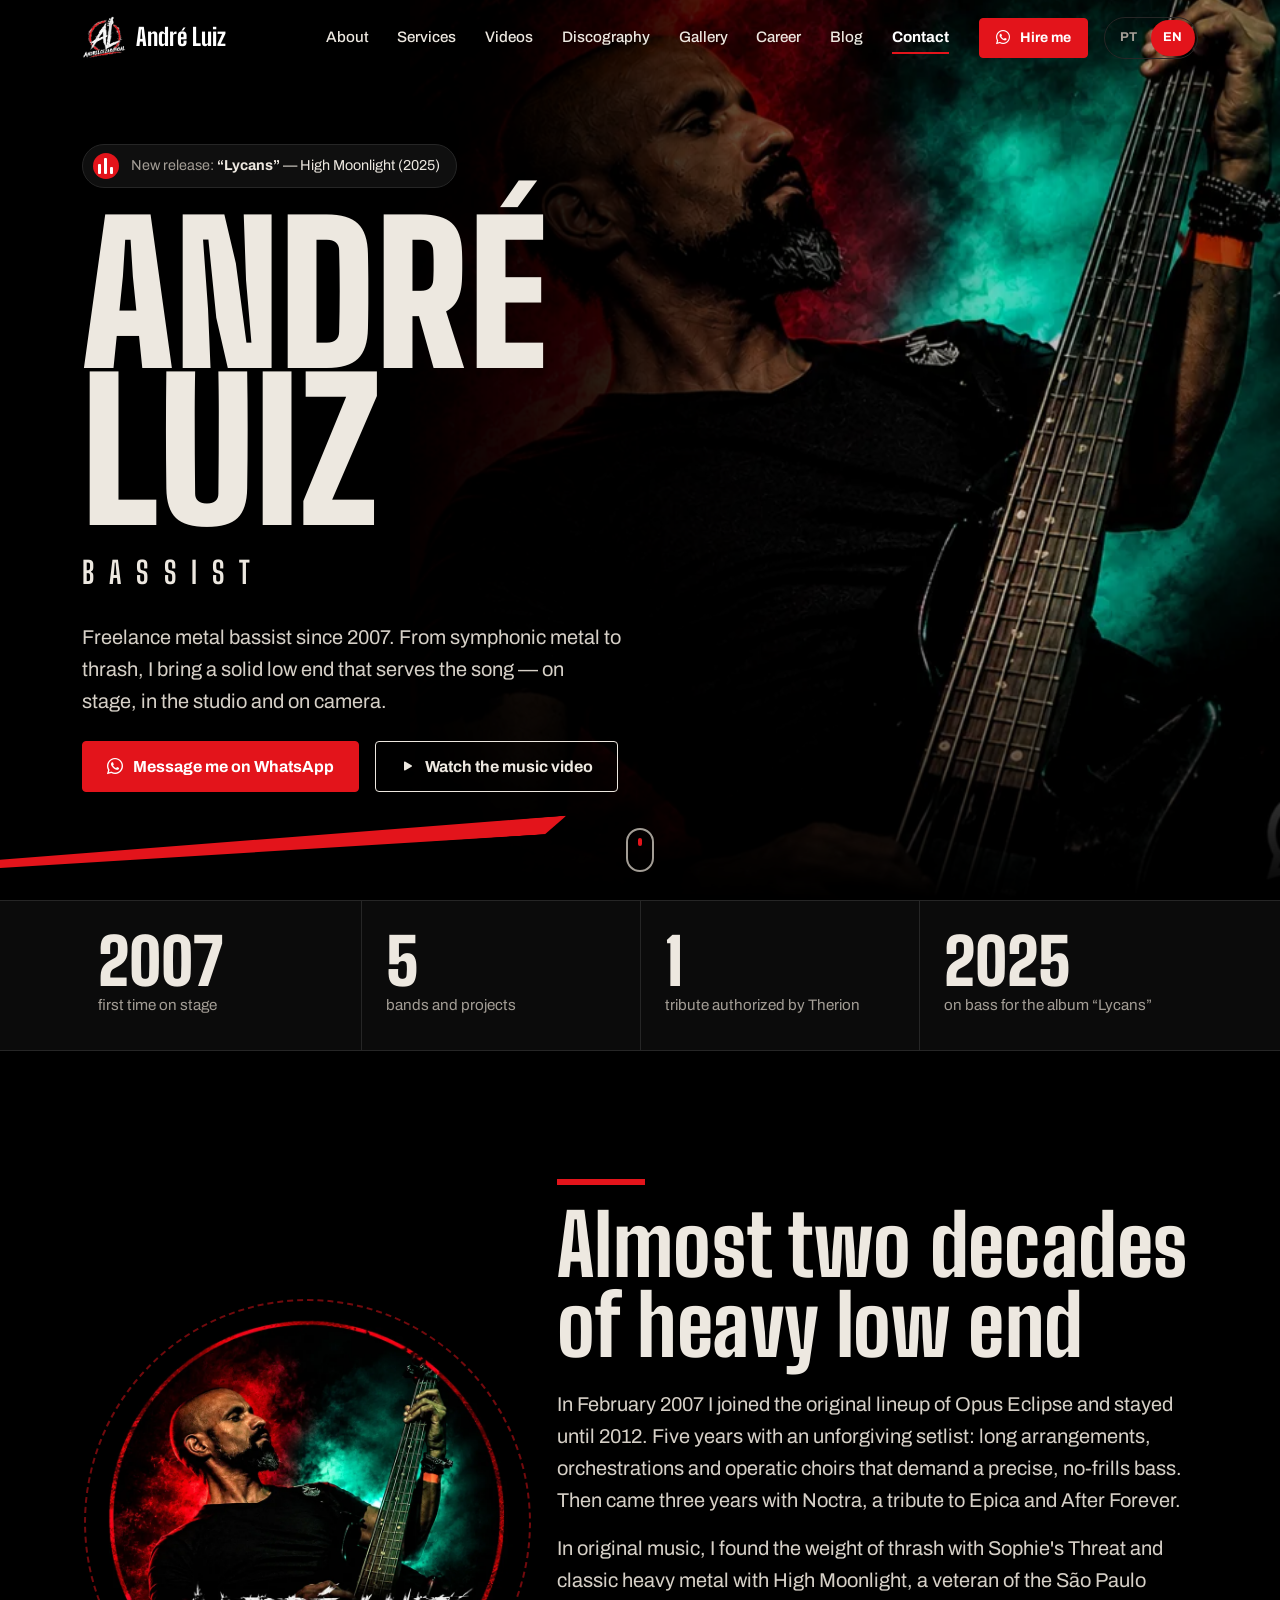
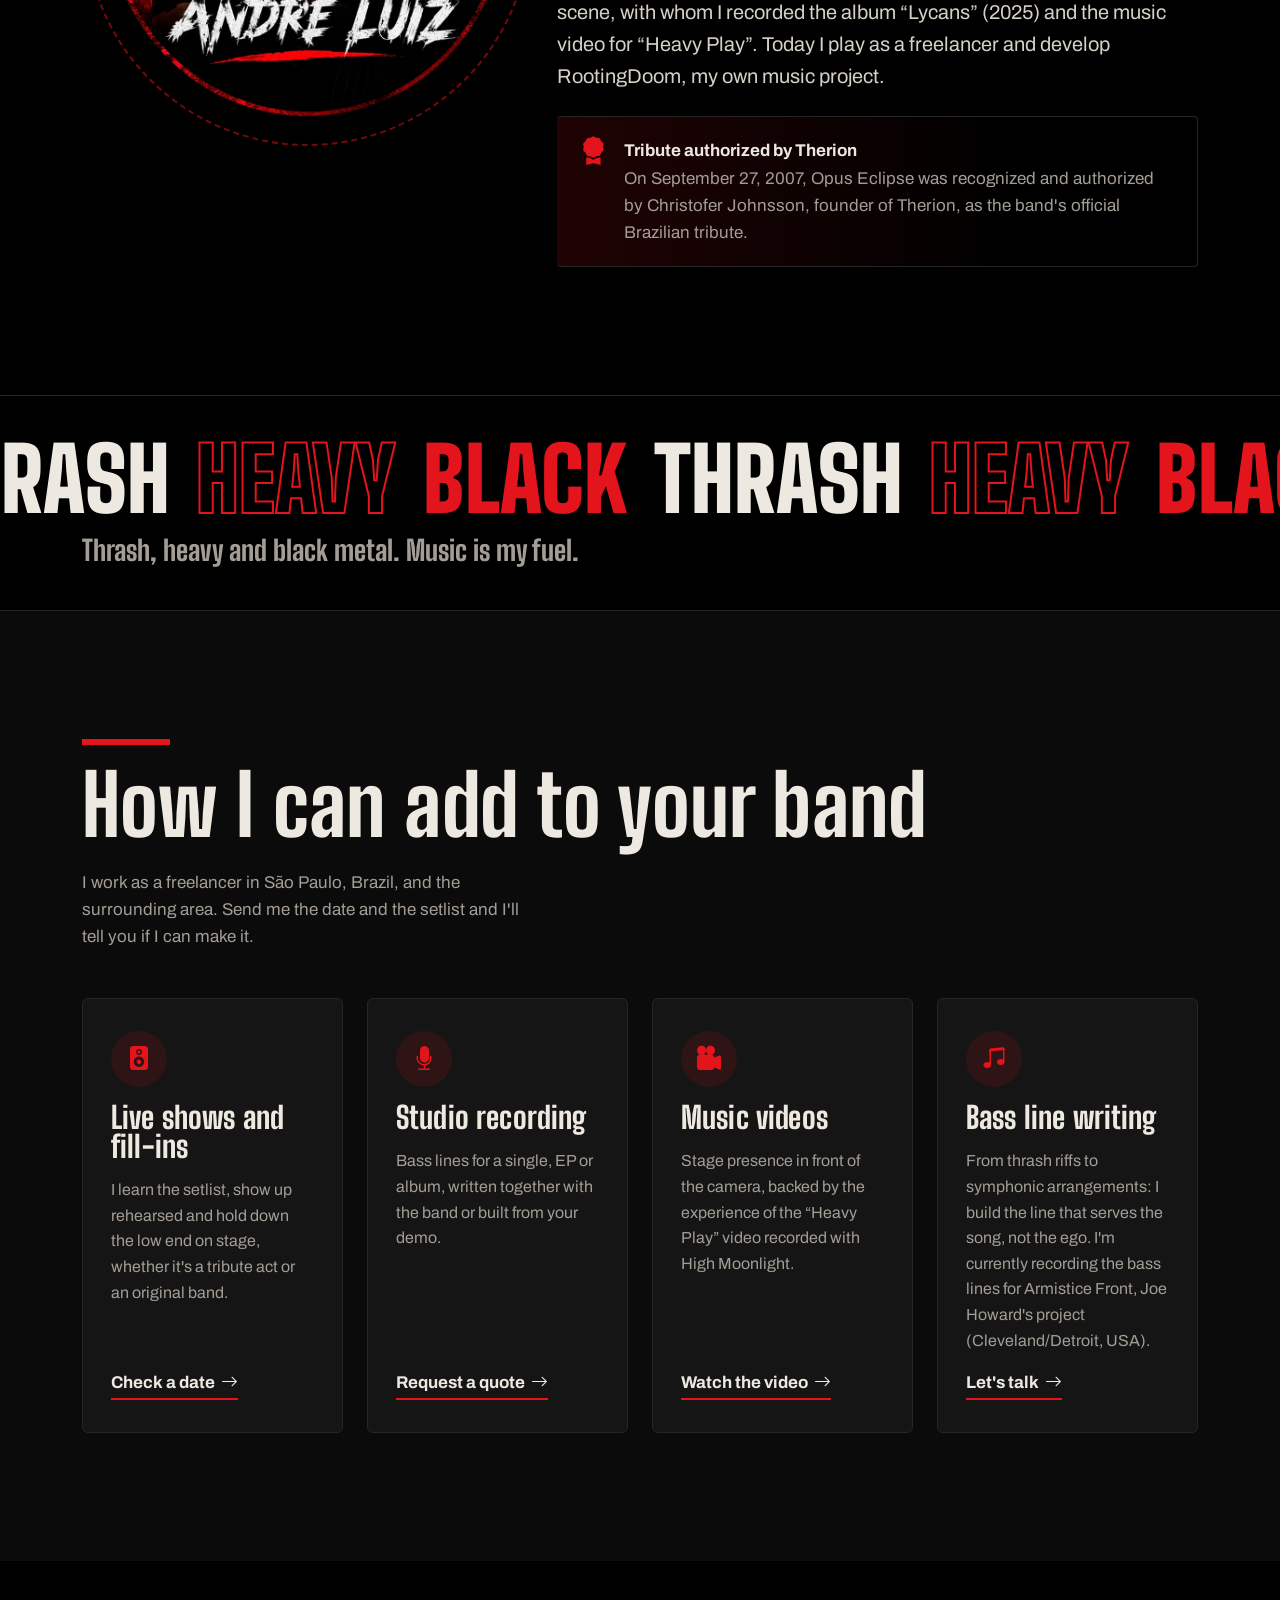
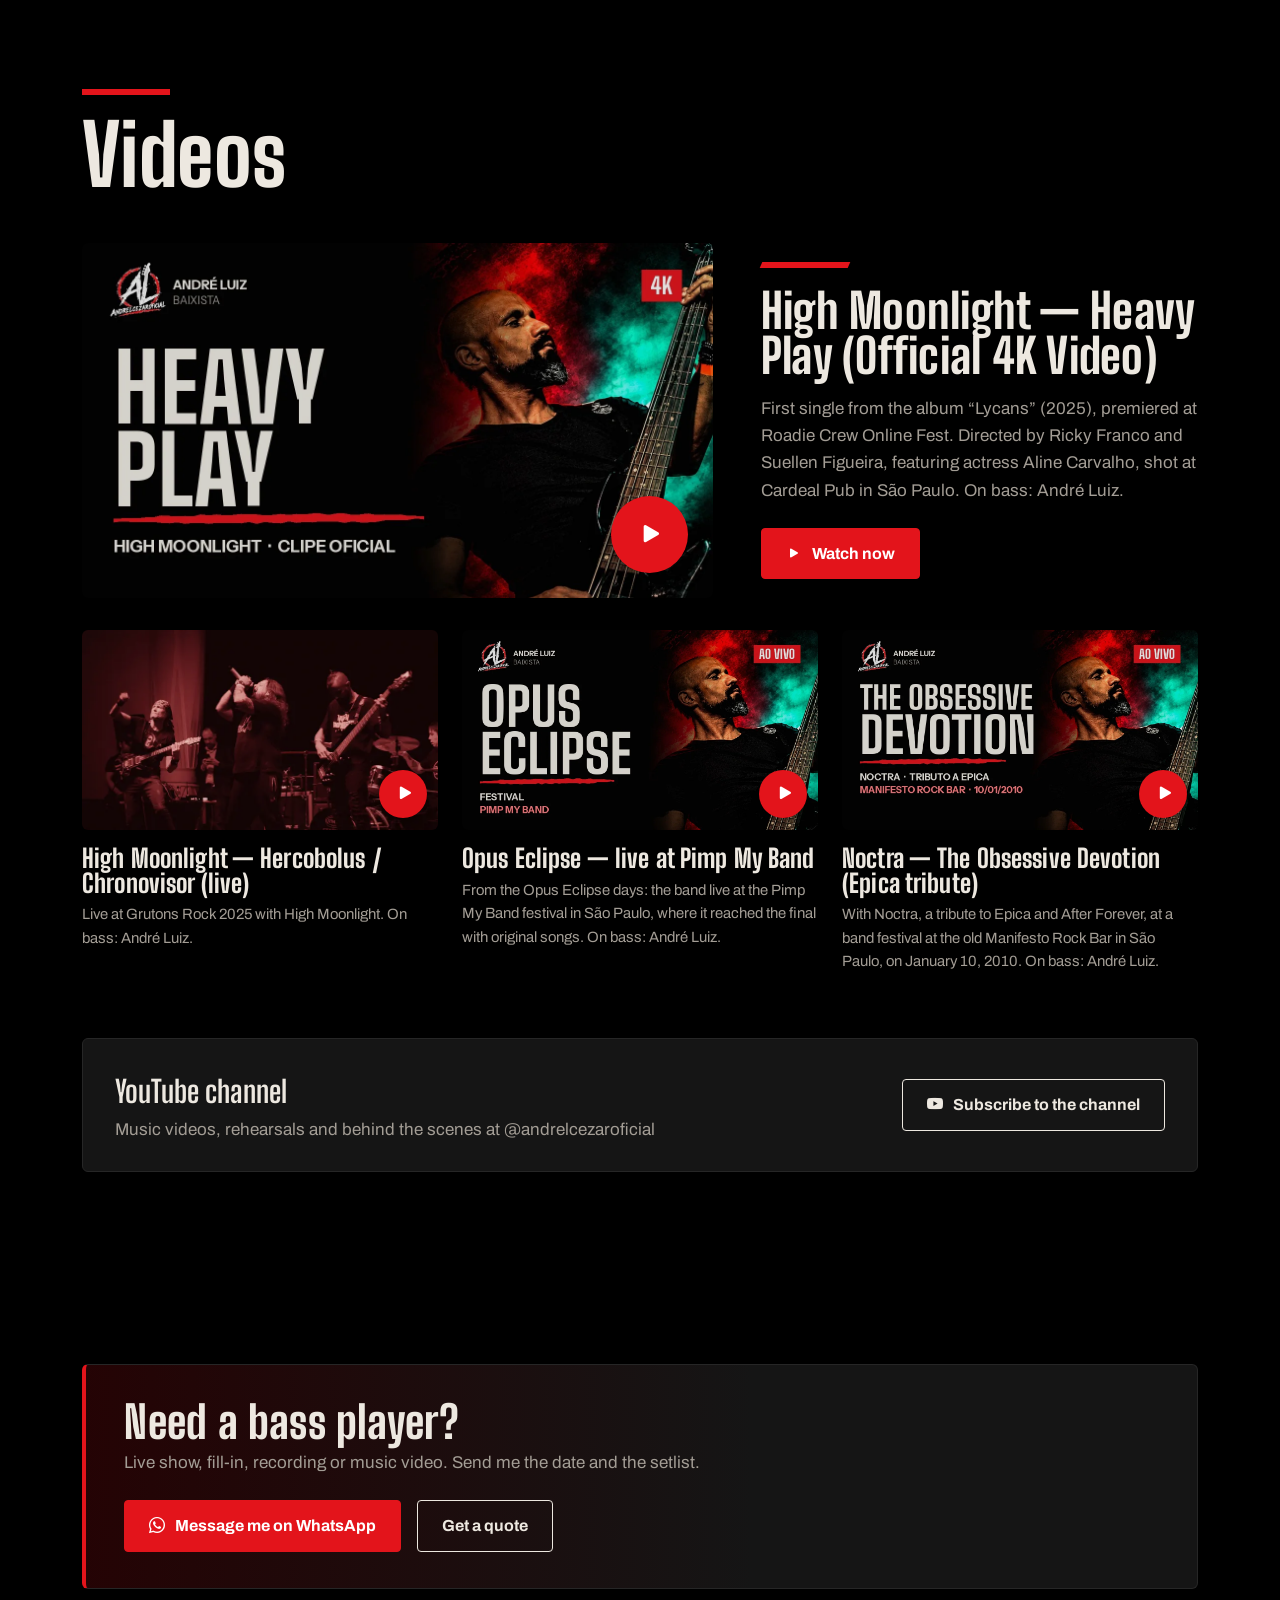
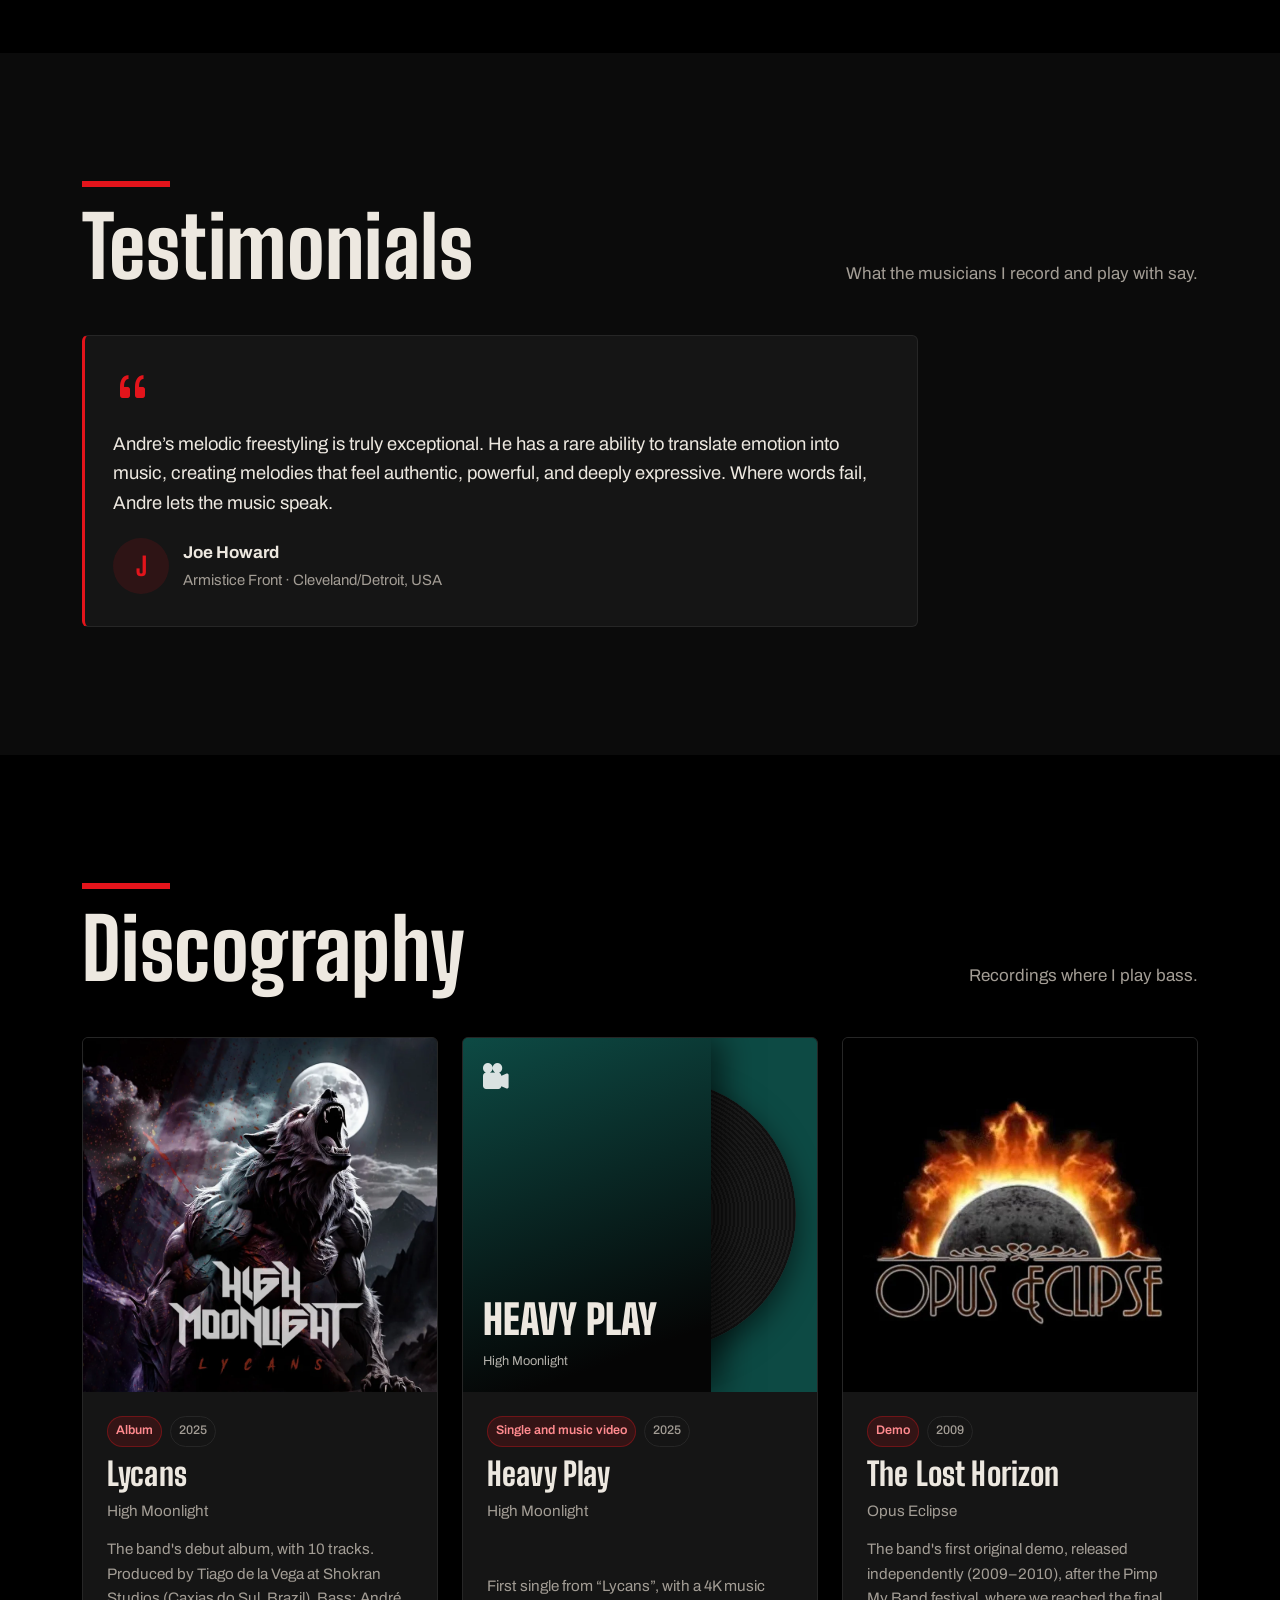
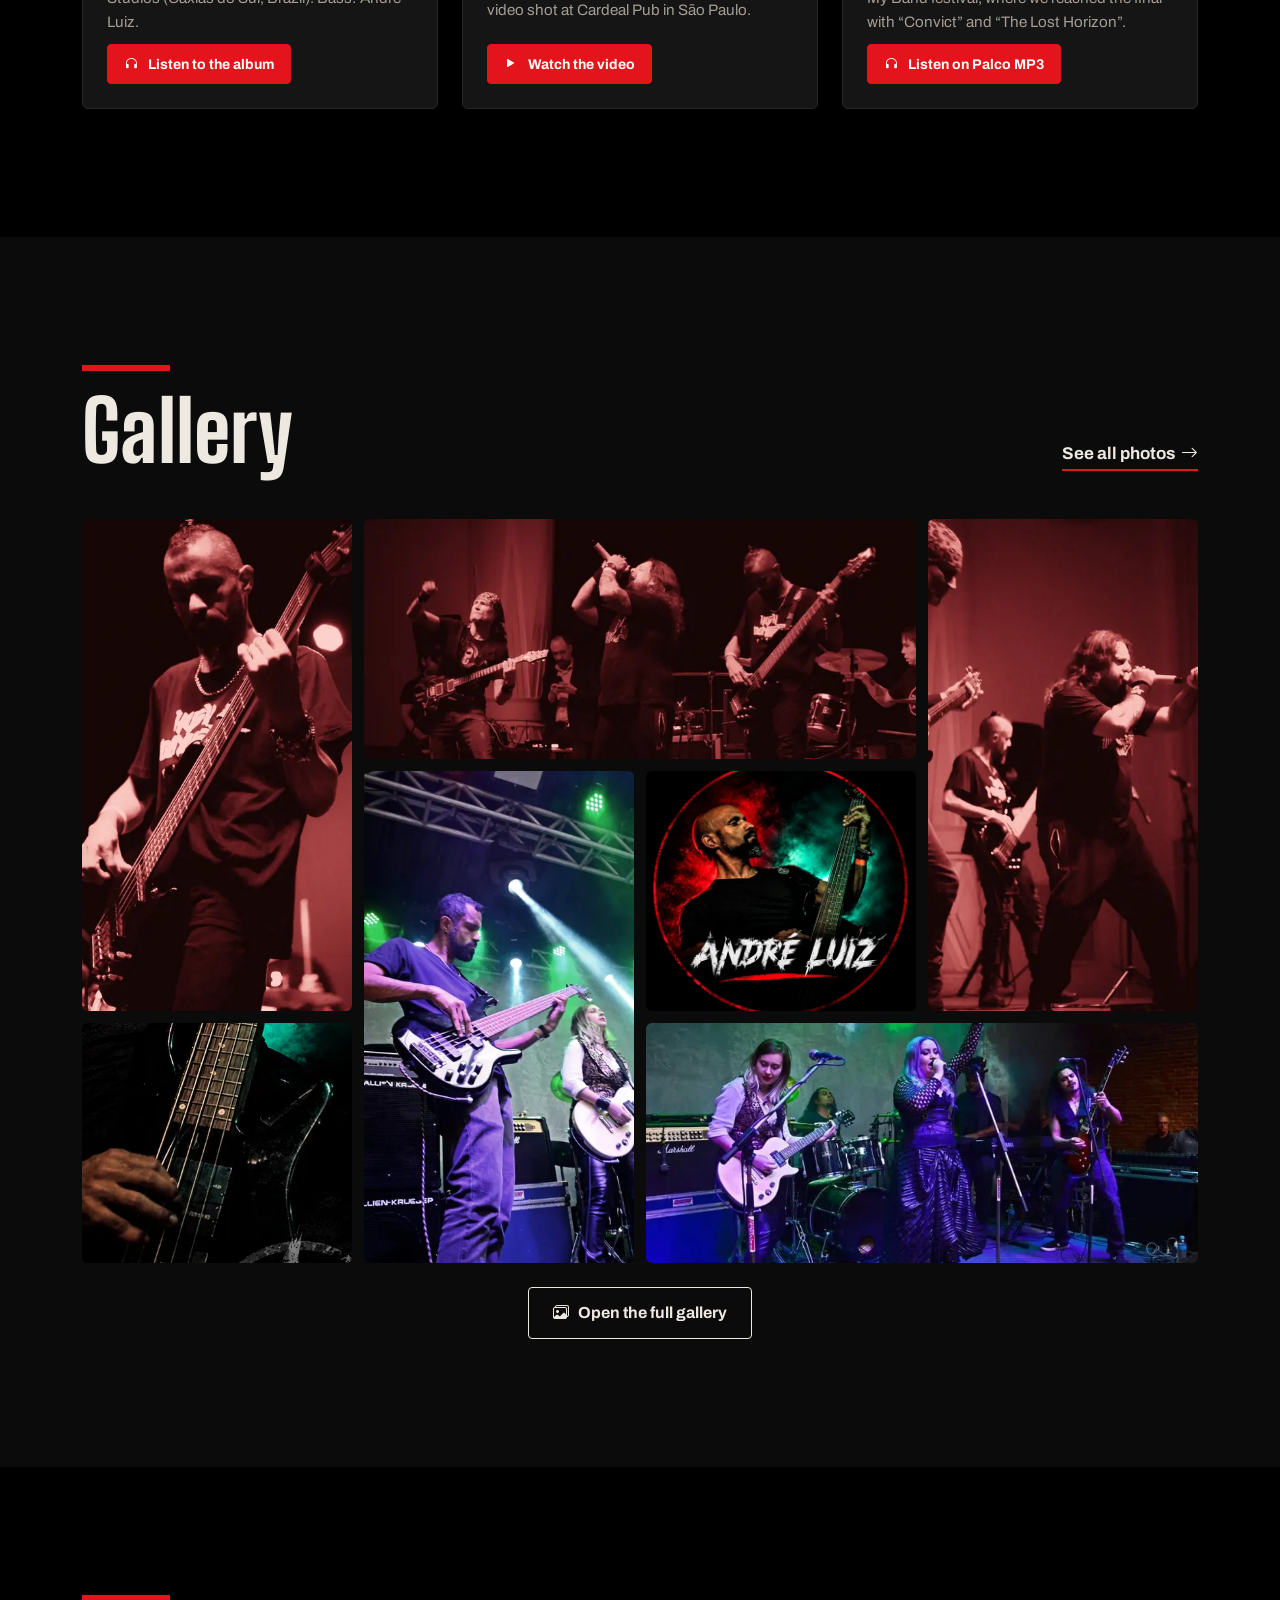
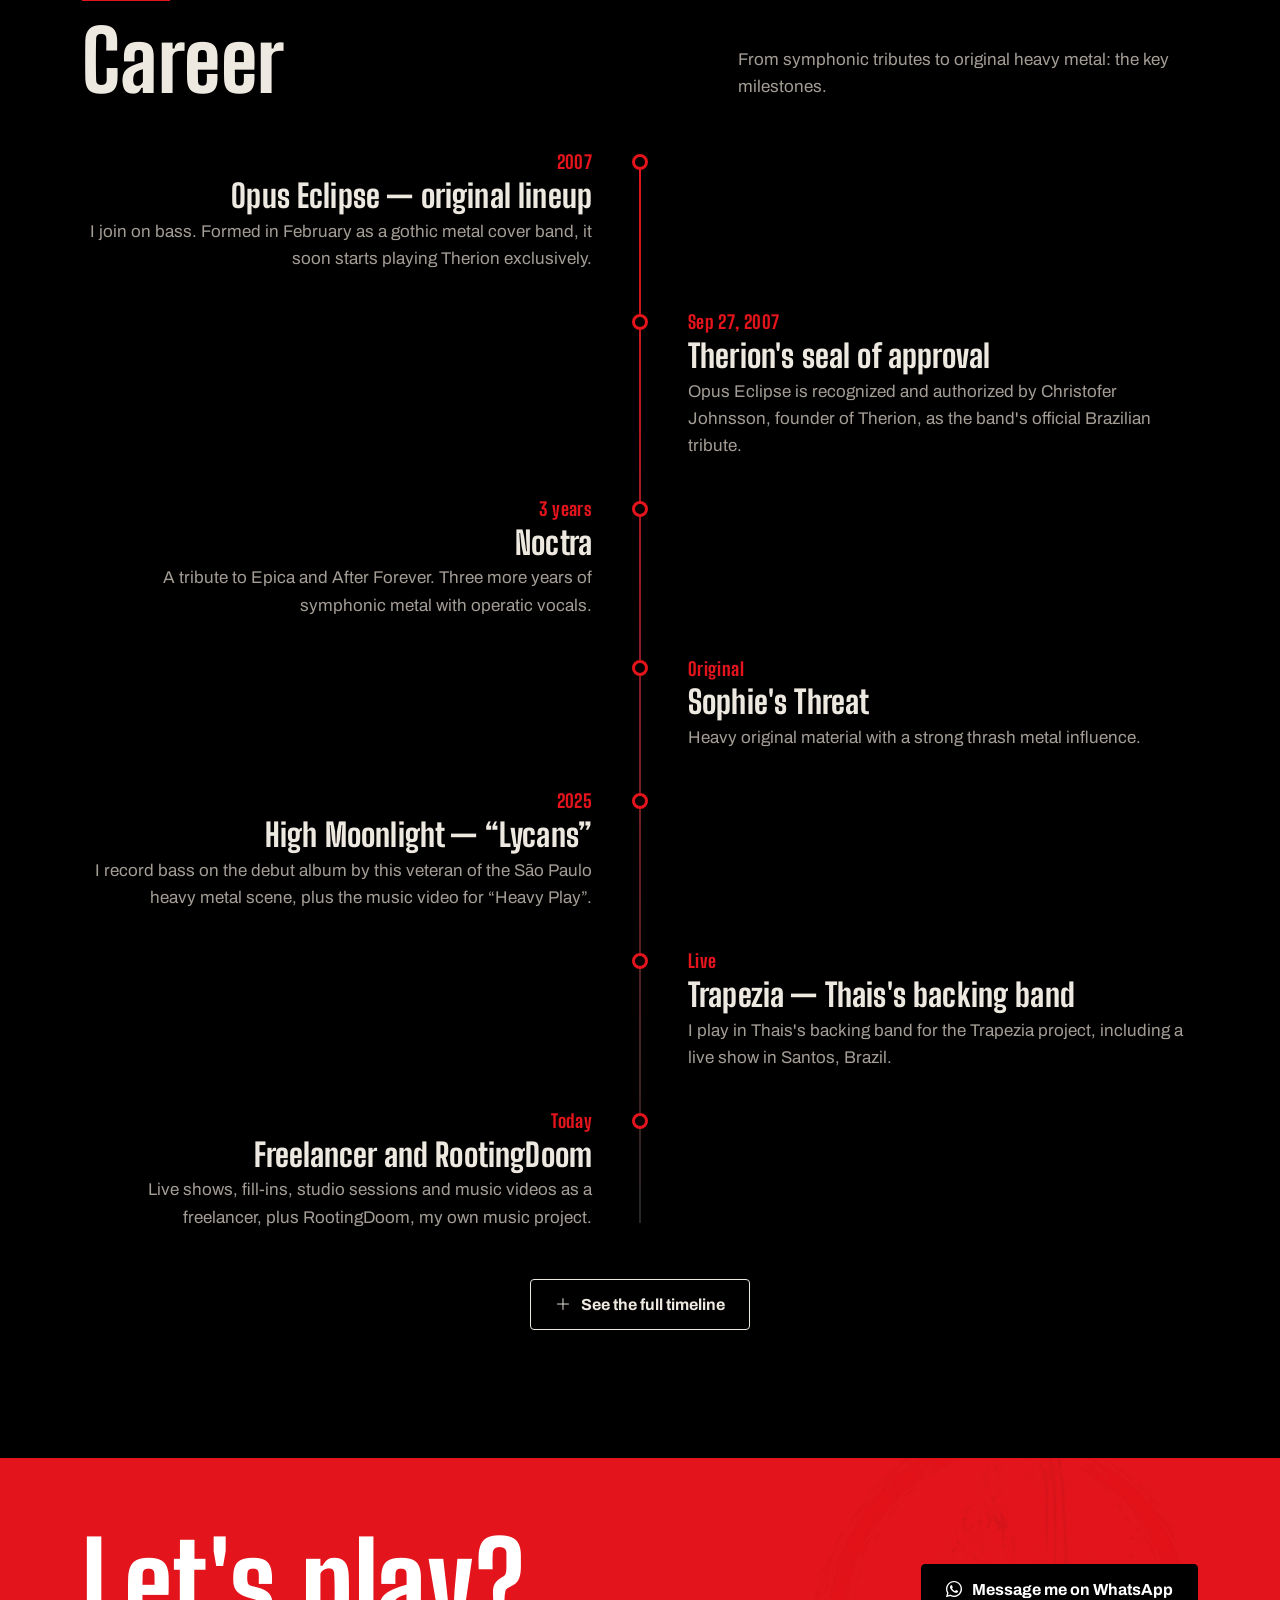
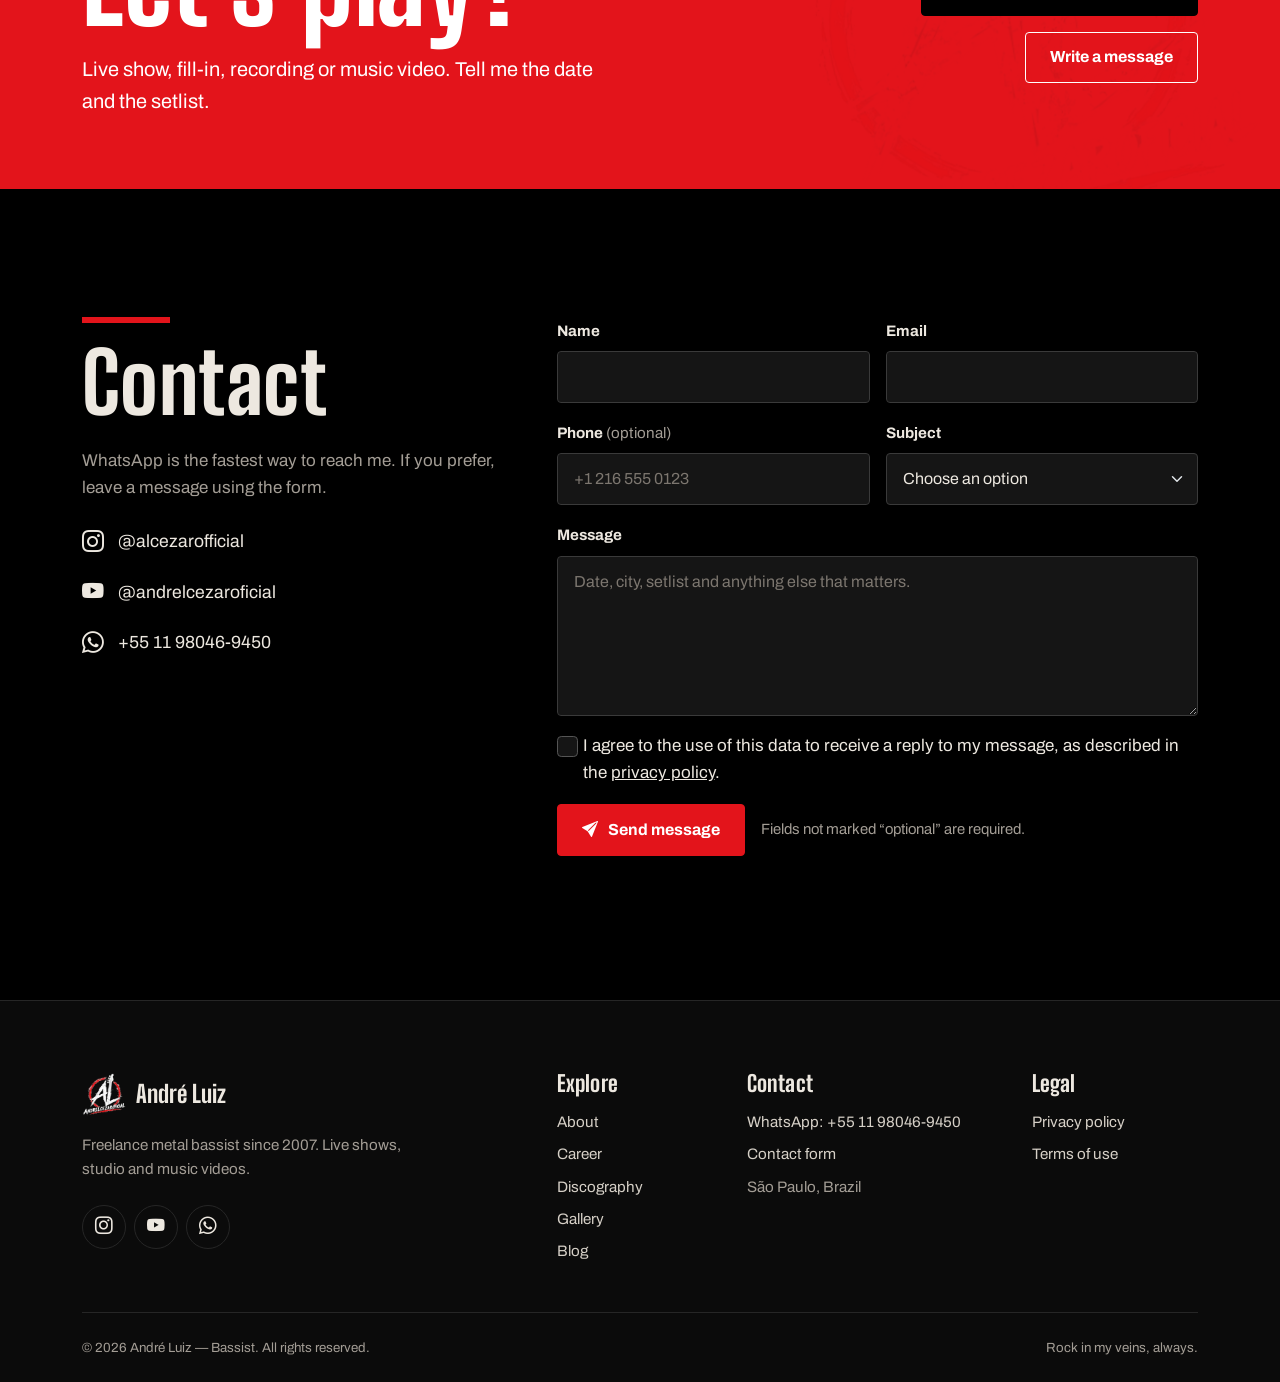
==== commit bc598e0b: "Página inicial reorganizada: ordem de venda, galeria e carreira enxutas - Nova ordem: Sobre → Serviç" ====
--- a/index.html
+++ b/index.html
@@ -27,7 +27,7 @@
 <link rel="preconnect" href="https://fonts.googleapis.com">
 <link rel="preconnect" href="https://fonts.gstatic.com" crossorigin>
 <link rel="stylesheet" href="https://fonts.googleapis.com/css2?family=Archivo:wght@400;500;600;700&family=Big+Shoulders+Display:wght@700;800;900&display=swap">
-<link rel="stylesheet" href="assets/css/style.css?v=20261011">
+<link rel="stylesheet" href="assets/css/style.css?v=20261012">
 <script type="application/ld+json">
 {"@context":"https://schema.org","@type":"Person","name":"André Luiz Cezar","alternateName":"André Luiz","jobTitle":"Baixista","description":"Baixista freelancer de metal desde 2007.","image":"https://www.seudominio.com.br/assets/images/retrato.webp","url":"https://www.seudominio.com.br/","address":{"@type":"PostalAddress","addressLocality":"São Paulo","addressRegion":"SP","addressCountry":"BR"},"memberOf":[{"@type":"MusicGroup","name":"High Moonlight"},{"@type":"MusicGroup","name":"Opus Eclipse"}],"sameAs":["https://www.instagram.com/alcezarofficial","https://www.youtube.com/@andrelcezaroficial"],"knowsAbout":["Contrabaixo","Heavy metal","Thrash metal","Black metal","Metal sinfônico"]}
 </script>
@@ -52,13 +52,13 @@
       </div>
       <div class="offcanvas-body align-items-xl-center">
         <ul class="navbar-nav ms-xl-auto">
-            <li class="nav-item"><a class="nav-link" href="#inicio">Início</a></li>
             <li class="nav-item"><a class="nav-link" href="#sobre">Sobre</a></li>
+            <li class="nav-item"><a class="nav-link" href="#servicos">Serviços</a></li>
+            <li class="nav-item"><a class="nav-link" href="#videos">Vídeos</a></li>
+            <li class="nav-item"><a class="nav-link" href="#discografia">Discografia</a></li>
+            <li class="nav-item"><a class="nav-link" href="#galeria">Galeria</a></li>
             <li class="nav-item"><a class="nav-link" href="#carreira">Carreira</a></li>
-            <li class="nav-item"><a class="nav-link" href="#discografia">Discografia</a></li>
-            <li class="nav-item"><a class="nav-link" href="#videos">Vídeos</a></li>
-            <li class="nav-item"><a class="nav-link" href="#galeria">Galeria</a></li>
-            <li class="nav-item"><a class="nav-link" href="#blog">Blog</a></li>
+            <li class="nav-item"><a class="nav-link" href="pages/blog.html">Blog</a></li>
             <li class="nav-item"><a class="nav-link" href="#contato">Contato</a></li>
         </ul>
         <a class="btn btn-primary btn-sm ms-xl-3 mt-4 mt-xl-0" data-whatsapp href="https://wa.me/5511980469450" target="_blank" rel="noopener"><i class="bi bi-whatsapp" aria-hidden="true"></i>Contratar</a>
@@ -116,28 +116,9 @@
   </div>
 </section>
 
-<section class="section-pad bg-grafite" id="carreira" aria-labelledby="carreira-titulo">
-  <div class="container">
-    <div class="d-flex flex-wrap justify-content-between align-items-end gap-4 mb-5">
-      <div><span class="traco revelar" aria-hidden="true"></span><h2 class="titulo-secao revelar mb-0" id="carreira-titulo">Carreira</h2></div><p class="text-secondary mb-0 revelar" style="max-width:460px">Do tributo sinfônico ao heavy metal autoral, em ordem.</p>
-    </div>
-    <ol class="timeline" data-trajetoria></ol>
-  </div>
-</section>
-
 <section class="generos" aria-label="Estilos que toco">
-  <div class="generos__linha" aria-hidden="true"><span>Thrash</span><span class="vazado">Heavy</span><span class="verm">Black</span><span>Thrash</span><span class="vazado">Heavy</span></div>
-  <div class="generos__linha" aria-hidden="true"><span class="vazado">Black</span><span class="verm">Heavy</span><span>Thrash</span><span class="vazado">Black</span><span class="verm">Heavy</span></div>
-  <div class="container"><p class="h2 mt-4 mb-0 revelar" style="font-size:clamp(1.6rem,3.4vw,2.5rem)">Thrash, heavy e black metal. A música é o meu combustível.</p></div>
-</section>
-
-<section class="section-pad" id="discografia" aria-labelledby="disco-titulo">
-  <div class="container">
-    <div class="d-flex flex-wrap justify-content-between align-items-end gap-4 mb-5">
-      <div><span class="traco revelar" aria-hidden="true"></span><h2 class="titulo-secao revelar mb-0" id="disco-titulo">Discografia</h2></div><p class="text-secondary mb-0 revelar" style="max-width:460px">Gravações em que assino o baixo.</p>
-    </div>
-    <div class="row row-cols-1 row-cols-md-2 row-cols-lg-3 g-4" data-lancamentos></div>
-  </div>
+  <div class="generos__linha" aria-hidden="true"><span>Thrash</span><span class="vazado">Heavy</span><span class="verm">Black</span><span>Thrash</span><span class="vazado">Heavy</span><span class="verm">Black</span></div>
+  <div class="container"><p class="generos__frase mt-3 mb-0 revelar">Thrash, heavy e black metal. A música é o meu combustível.</p></div>
 </section>
 
 <section class="section-pad bg-grafite" id="servicos" aria-labelledby="servicos-titulo">
@@ -163,31 +144,56 @@
   </div>
 </section>
 
+<section class="faixa-contratar" aria-labelledby="faixa-titulo">
+  <div class="container">
+    <div class="faixa-contratar__caixa revelar">
+      <div>
+        <h2 class="faixa-contratar__titulo" id="faixa-titulo">Precisa de um baixista?</h2>
+        <p class="text-secondary mb-0">Show, substituição, gravação ou clipe. Me mande a data e o repertório.</p>
+      </div>
+      <div class="d-flex flex-wrap gap-3">
+        <a class="btn btn-primary" data-whatsapp href="https://wa.me/5511980469450" target="_blank" rel="noopener"><i class="bi bi-whatsapp" aria-hidden="true"></i>Chamar no WhatsApp</a>
+        <a class="btn btn-outline-light" href="#contato">Pedir orçamento</a>
+      </div>
+    </div>
+  </div>
+</section>
+
+<section class="section-pad bg-grafite" id="depoimentos" aria-labelledby="depoimentos-titulo" hidden>
+  <div class="container">
+    <div class="d-flex flex-wrap justify-content-between align-items-end gap-4 mb-5">
+      <div><span class="traco revelar" aria-hidden="true"></span><h2 class="titulo-secao revelar mb-0" id="depoimentos-titulo">Depoimentos</h2></div><p class="text-secondary mb-0 revelar" style="max-width:460px">O que dizem os músicos com quem gravo e toco.</p>
+    </div>
+    <div class="row row-cols-1 g-4" data-depoimentos></div>
+  </div>
+</section>
+
+<section class="section-pad" id="discografia" aria-labelledby="disco-titulo">
+  <div class="container">
+    <div class="d-flex flex-wrap justify-content-between align-items-end gap-4 mb-5">
+      <div><span class="traco revelar" aria-hidden="true"></span><h2 class="titulo-secao revelar mb-0" id="disco-titulo">Discografia</h2></div><p class="text-secondary mb-0 revelar" style="max-width:460px">Gravações em que assino o baixo.</p>
+    </div>
+    <div class="row row-cols-1 row-cols-md-2 row-cols-lg-3 g-4" data-lancamentos></div>
+  </div>
+</section>
+
 <section class="section-pad bg-grafite" id="galeria" aria-labelledby="galeria-titulo">
   <div class="container">
     <div class="d-flex flex-wrap justify-content-between align-items-end gap-4 mb-5">
-      <div><span class="traco revelar" aria-hidden="true"></span><h2 class="titulo-secao revelar mb-0" id="galeria-titulo">Galeria</h2></div><div class="filtros d-flex flex-wrap gap-2 revelar" data-filtros role="group" aria-label="Filtrar fotos"></div>
-    </div>
-    <div class="galeria" data-galeria></div>
-    <p class="mt-4 mb-0"><a class="link-seta" href="pages/galeria.html">Abrir a galeria completa<i class="bi bi-arrow-right" aria-hidden="true"></i></a></p>
-  </div>
-</section>
-
-<section class="section-pad" id="blog" aria-labelledby="blog-titulo">
-  <div class="container">
-    <div class="d-flex flex-wrap justify-content-between align-items-end gap-4 mb-5">
-      <div><span class="traco revelar" aria-hidden="true"></span><h2 class="titulo-secao revelar mb-0" id="blog-titulo">Blog</h2></div><a class="link-seta revelar" href="pages/blog.html">Ver todos os posts<i class="bi bi-arrow-right" aria-hidden="true"></i></a>
-    </div>
-    <div class="row g-4" data-posts data-limite="3"></div>
-  </div>
-</section>
-
-<section class="section-pad bg-grafite" id="depoimentos" aria-labelledby="depoimentos-titulo" hidden>
-  <div class="container">
-    <div class="d-flex flex-wrap justify-content-between align-items-end gap-4 mb-5">
-      <div><span class="traco revelar" aria-hidden="true"></span><h2 class="titulo-secao revelar mb-0" id="depoimentos-titulo">Depoimentos</h2></div><p class="text-secondary mb-0 revelar" style="max-width:460px">O que dizem os músicos com quem gravo e toco.</p>
-    </div>
-    <div class="row row-cols-1 g-4" data-depoimentos></div>
+      <div><span class="traco revelar" aria-hidden="true"></span><h2 class="titulo-secao revelar mb-0" id="galeria-titulo">Galeria</h2></div><a class="link-seta revelar" href="pages/galeria.html">Ver todas as fotos<i class="bi bi-arrow-right" aria-hidden="true"></i></a>
+    </div>
+    <div class="galeria" data-galeria data-destaques></div>
+    <p class="mt-4 mb-0 text-center"><a class="btn btn-outline-light" href="pages/galeria.html"><i class="bi bi-images" aria-hidden="true"></i>Abrir a galeria completa</a></p>
+  </div>
+</section>
+
+<section class="section-pad" id="carreira" aria-labelledby="carreira-titulo">
+  <div class="container">
+    <div class="d-flex flex-wrap justify-content-between align-items-end gap-4 mb-5">
+      <div><span class="traco revelar" aria-hidden="true"></span><h2 class="titulo-secao revelar mb-0" id="carreira-titulo">Carreira</h2></div><p class="text-secondary mb-0 revelar" style="max-width:460px">Do tributo sinfônico ao heavy metal autoral: os marcos principais.</p>
+    </div>
+    <ol class="timeline" id="trajetoria" data-trajetoria></ol>
+    <div class="text-center mt-5" data-trajetoria-botao hidden><button type="button" class="btn btn-outline-light" aria-controls="trajetoria" aria-expanded="false"><i class="bi bi-plus-lg" aria-hidden="true"></i><span>Ver trajetória completa</span></button></div>
   </div>
 </section>
 
@@ -299,8 +305,8 @@
   </div>
 </div>
 <script src="assets/vendor/bootstrap/bootstrap.bundle.min.js" defer></script>
-<script src="assets/js/i18n.js?v=20261011" defer></script>
-<script src="assets/js/data.js?v=20261011" defer></script>
-<script src="assets/js/script.js?v=20261011" defer></script>
+<script src="assets/js/i18n.js?v=20261012" defer></script>
+<script src="assets/js/data.js?v=20261012" defer></script>
+<script src="assets/js/script.js?v=20261012" defer></script>
 </body>
 </html>
--- a/assets/css/style.css
+++ b/assets/css/style.css
@@ -175,9 +175,9 @@
   .timeline::before { left: 50%; margin-left: -1px; }
   .timeline li { width: 50%; padding-left: 0; padding-right: 3rem; text-align: right; }
   .timeline li::before { left: auto; right: -8px; }
-  .timeline li:nth-child(even) { margin-left: 50%; padding-left: 3rem; padding-right: 0; text-align: left; }
-  .timeline li:nth-child(even)::before { right: auto; left: -8px; }
-  .timeline li:nth-child(odd) p { margin-left: auto; }
+  .timeline li.lado-b { margin-left: 50%; padding-left: 3rem; padding-right: 0; text-align: left; }
+  .timeline li.lado-b::before { right: auto; left: -8px; }
+  .timeline li:not(.lado-b) p { margin-left: auto; }
 }
 
 /* ---------- Discografia ---------- */
@@ -203,8 +203,9 @@
 .lancamento .btn { align-self: flex-start; }
 
 /* ---------- Estilos (faixa) ---------- */
-.generos { padding-block: clamp(3.5rem, 8vw, 6rem); overflow: hidden; border-block: 1px solid var(--al-linha); }
-.generos__linha { display: flex; gap: .3em; white-space: nowrap; font-family: var(--al-display); font-weight: 900; font-size: clamp(4.5rem, 13vw, 11rem); line-height: .9; text-transform: uppercase; will-change: transform; }
+.generos { padding-block: clamp(1.75rem, 4vw, 2.75rem); overflow: hidden; border-block: 1px solid var(--al-linha); }
+.generos__linha { display: flex; gap: .3em; white-space: nowrap; font-family: var(--al-display); font-weight: 900; font-size: clamp(2.75rem, 7vw, 5.5rem); line-height: .9; text-transform: uppercase; will-change: transform; }
+.generos__frase { font-family: var(--al-display); font-weight: 800; font-size: clamp(1.25rem, 2.4vw, 1.75rem); line-height: 1.1; color: var(--al-cinza); }
 .generos__linha .vazado { color: transparent; -webkit-text-stroke: 2px var(--al-vermelho); }
 .generos__linha .verm { color: var(--al-vermelho); }
 
@@ -297,6 +298,11 @@
 .artigo__texto { display: flex; flex-direction: column; gap: 1.25rem; font-size: 1.15rem; line-height: 1.75; color: #d6d0c7; }
 
 /* ---------- CTA ---------- */
+/* ---------- Chamada no meio da página ---------- */
+.faixa-contratar { padding-block: clamp(2.5rem, 5vw, 4rem); }
+.faixa-contratar__caixa { display: flex; flex-wrap: wrap; align-items: center; justify-content: space-between; gap: 1.5rem 2rem; padding: clamp(1.5rem, 3vw, 2.25rem) clamp(1.5rem, 3vw, 2.5rem); border: 1px solid var(--al-linha); border-left: 4px solid var(--al-vermelho); border-radius: var(--bs-border-radius-lg); background: linear-gradient(90deg, rgba(227,20,27,.16), var(--al-grafite-2) 60%); }
+.faixa-contratar__titulo { font-size: clamp(2rem, 4vw, 2.8rem); margin: 0 0 .35rem; }
+
 .cta { position: relative; overflow: hidden; background: var(--al-vermelho); color: #fff; }
 .cta::before { content: ""; position: absolute; right: -4%; top: -25%; width: 52%; height: 150%; background: url("../images/logo-al.webp") center / contain no-repeat; opacity: .14; mix-blend-mode: multiply; transform: rotate(-8deg); pointer-events: none; }
 .cta h2 { font-size: clamp(3.25rem, 9vw, 7rem); }
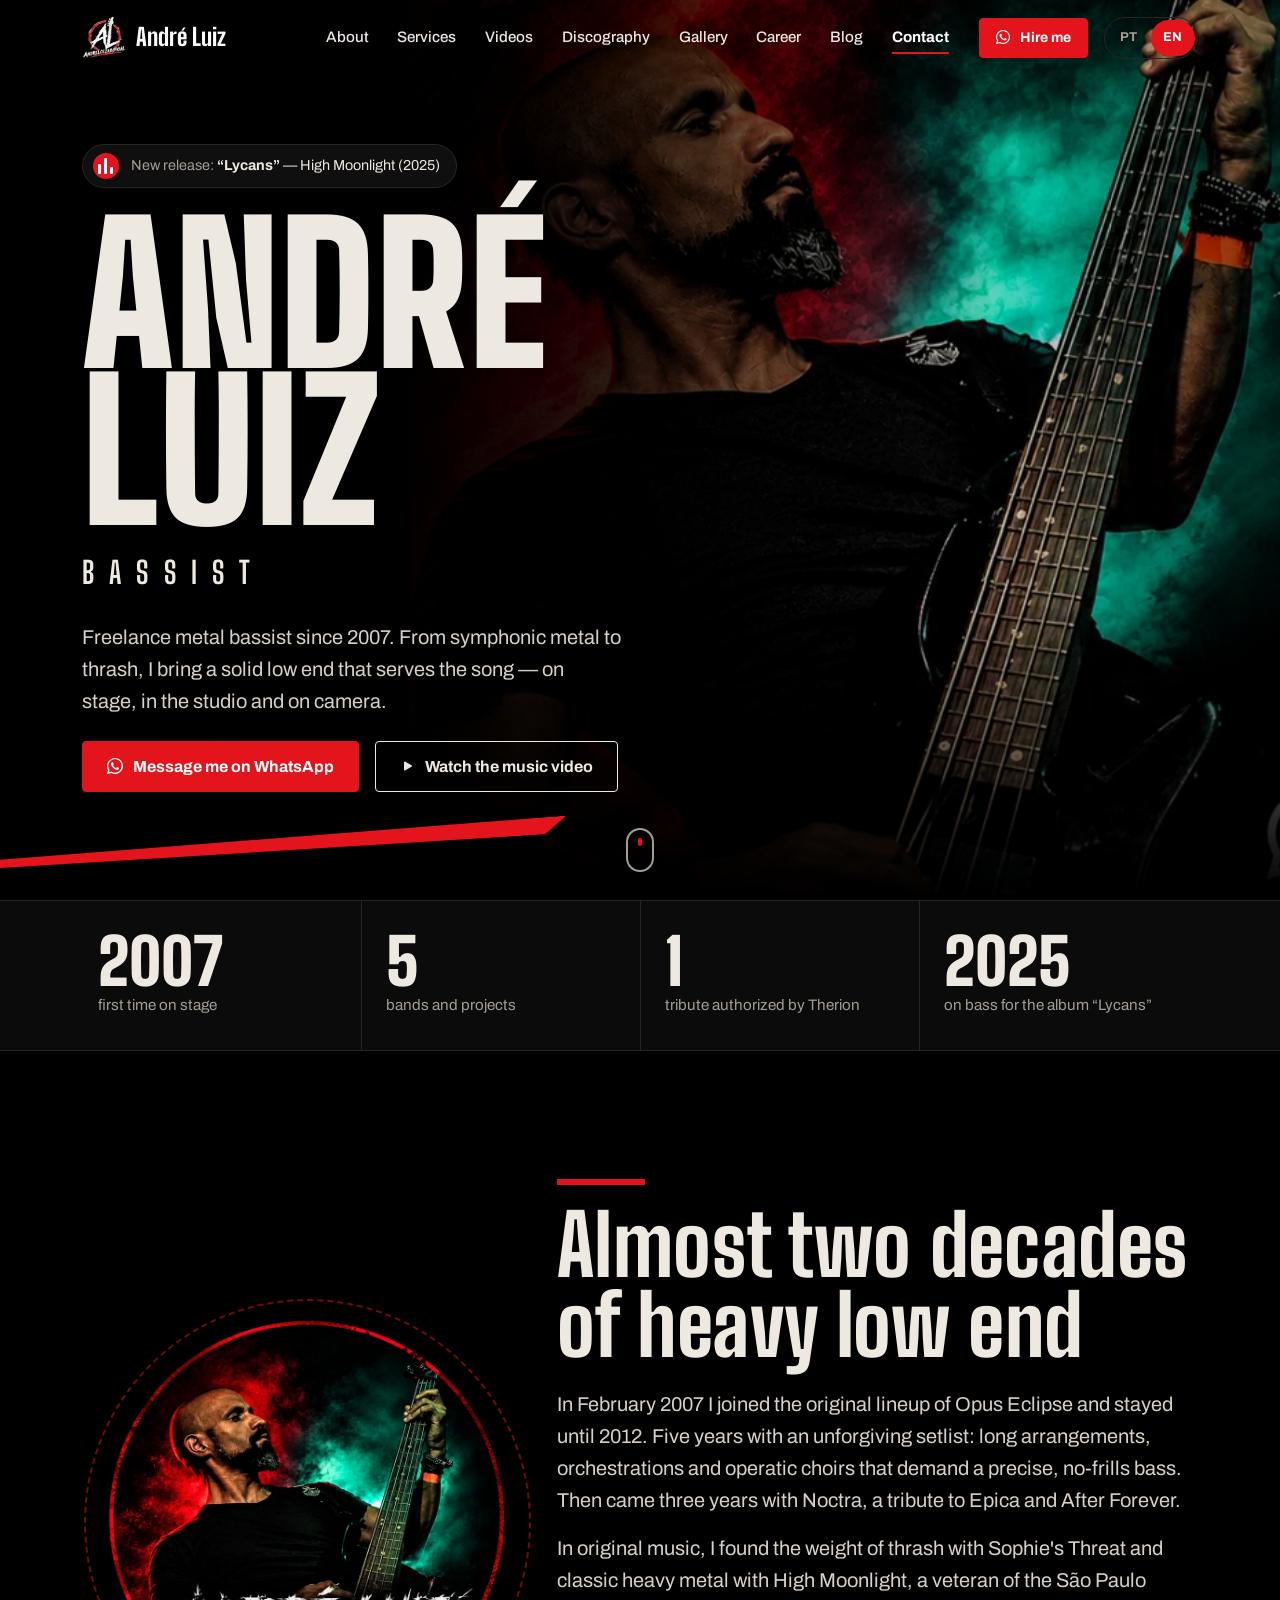
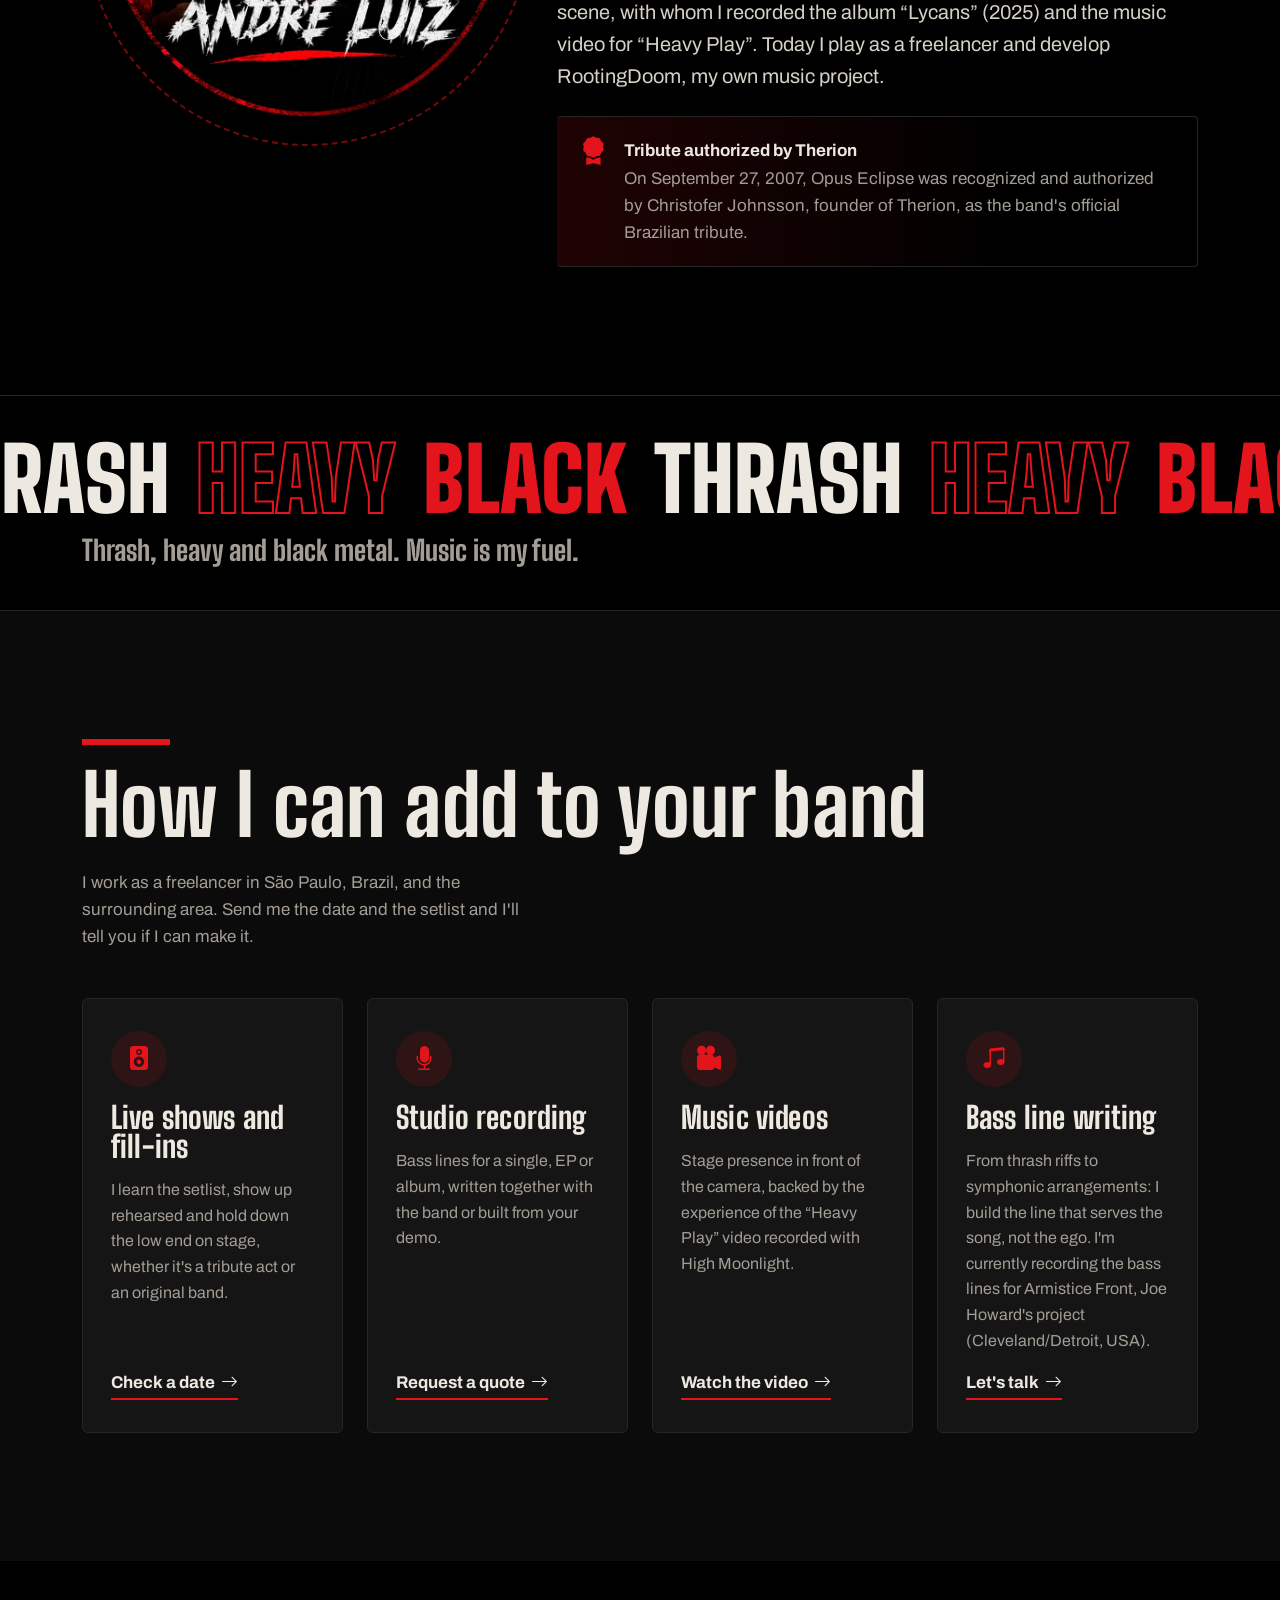
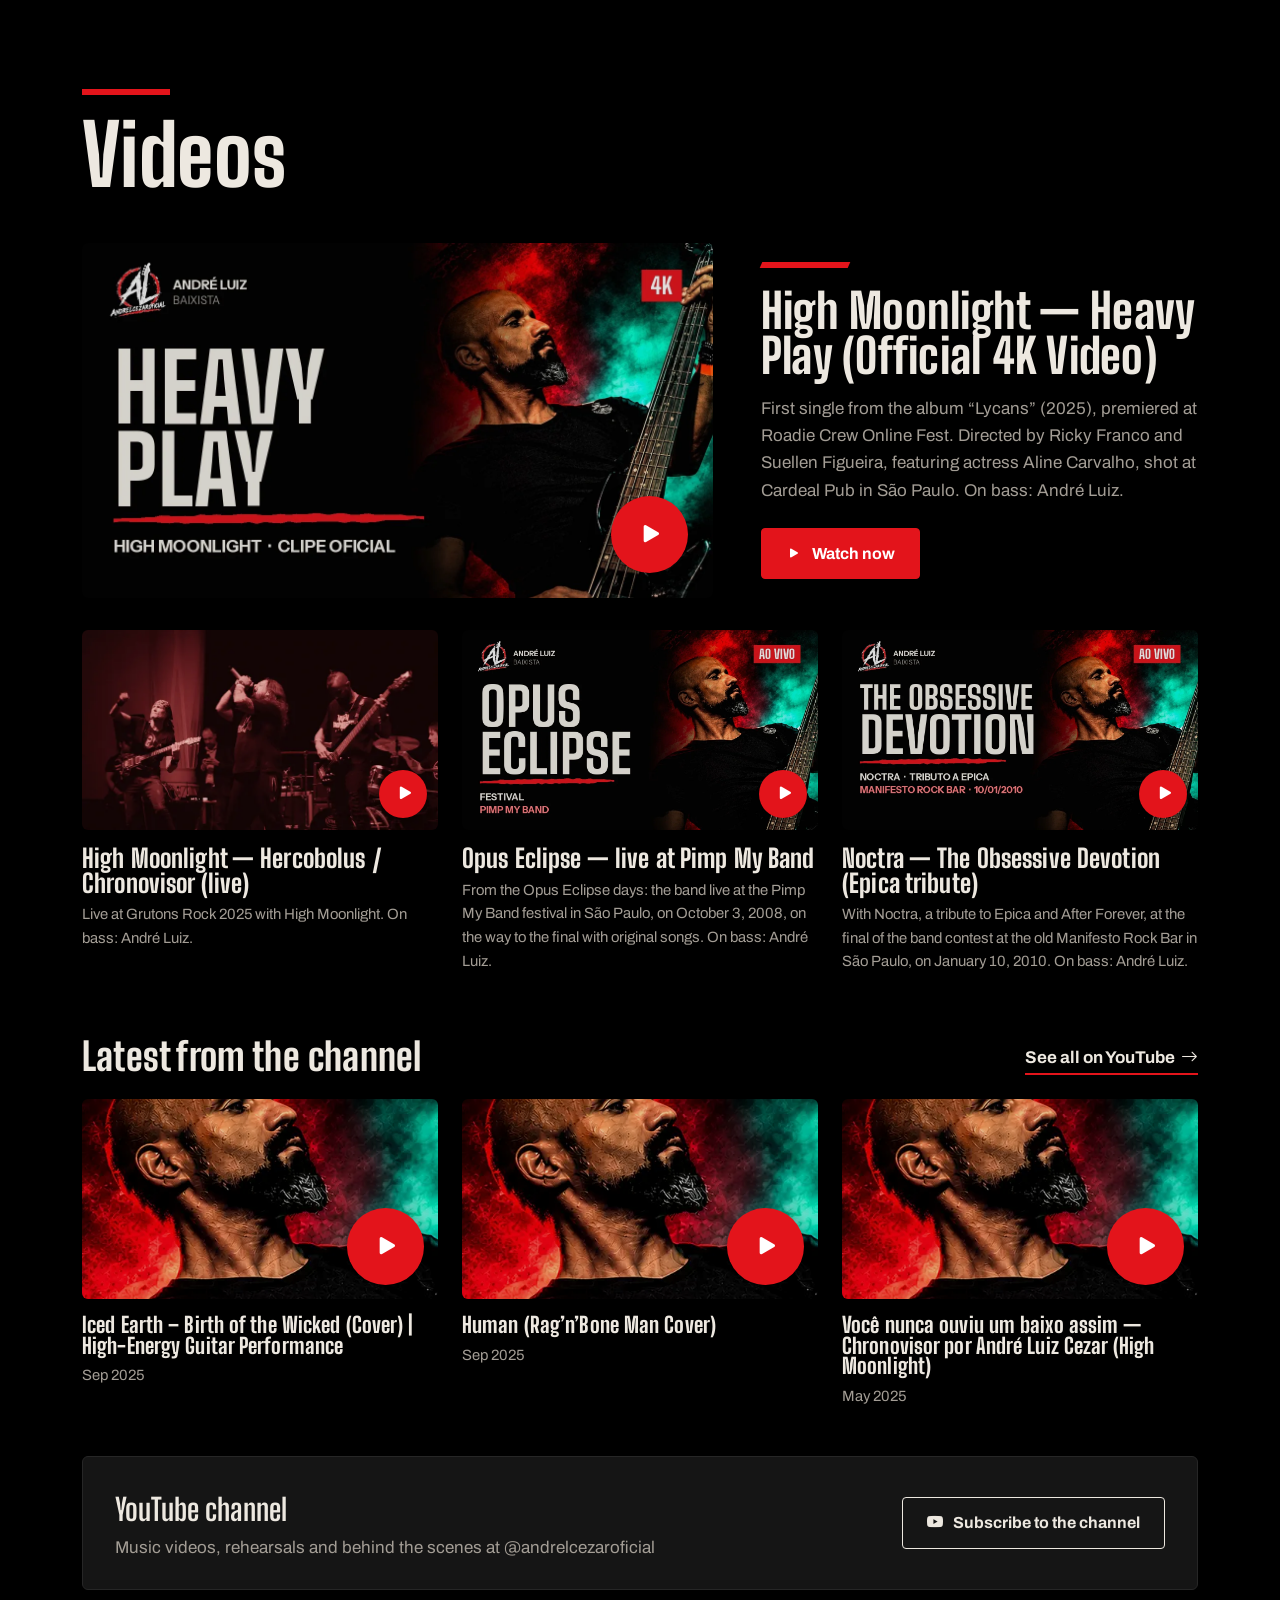
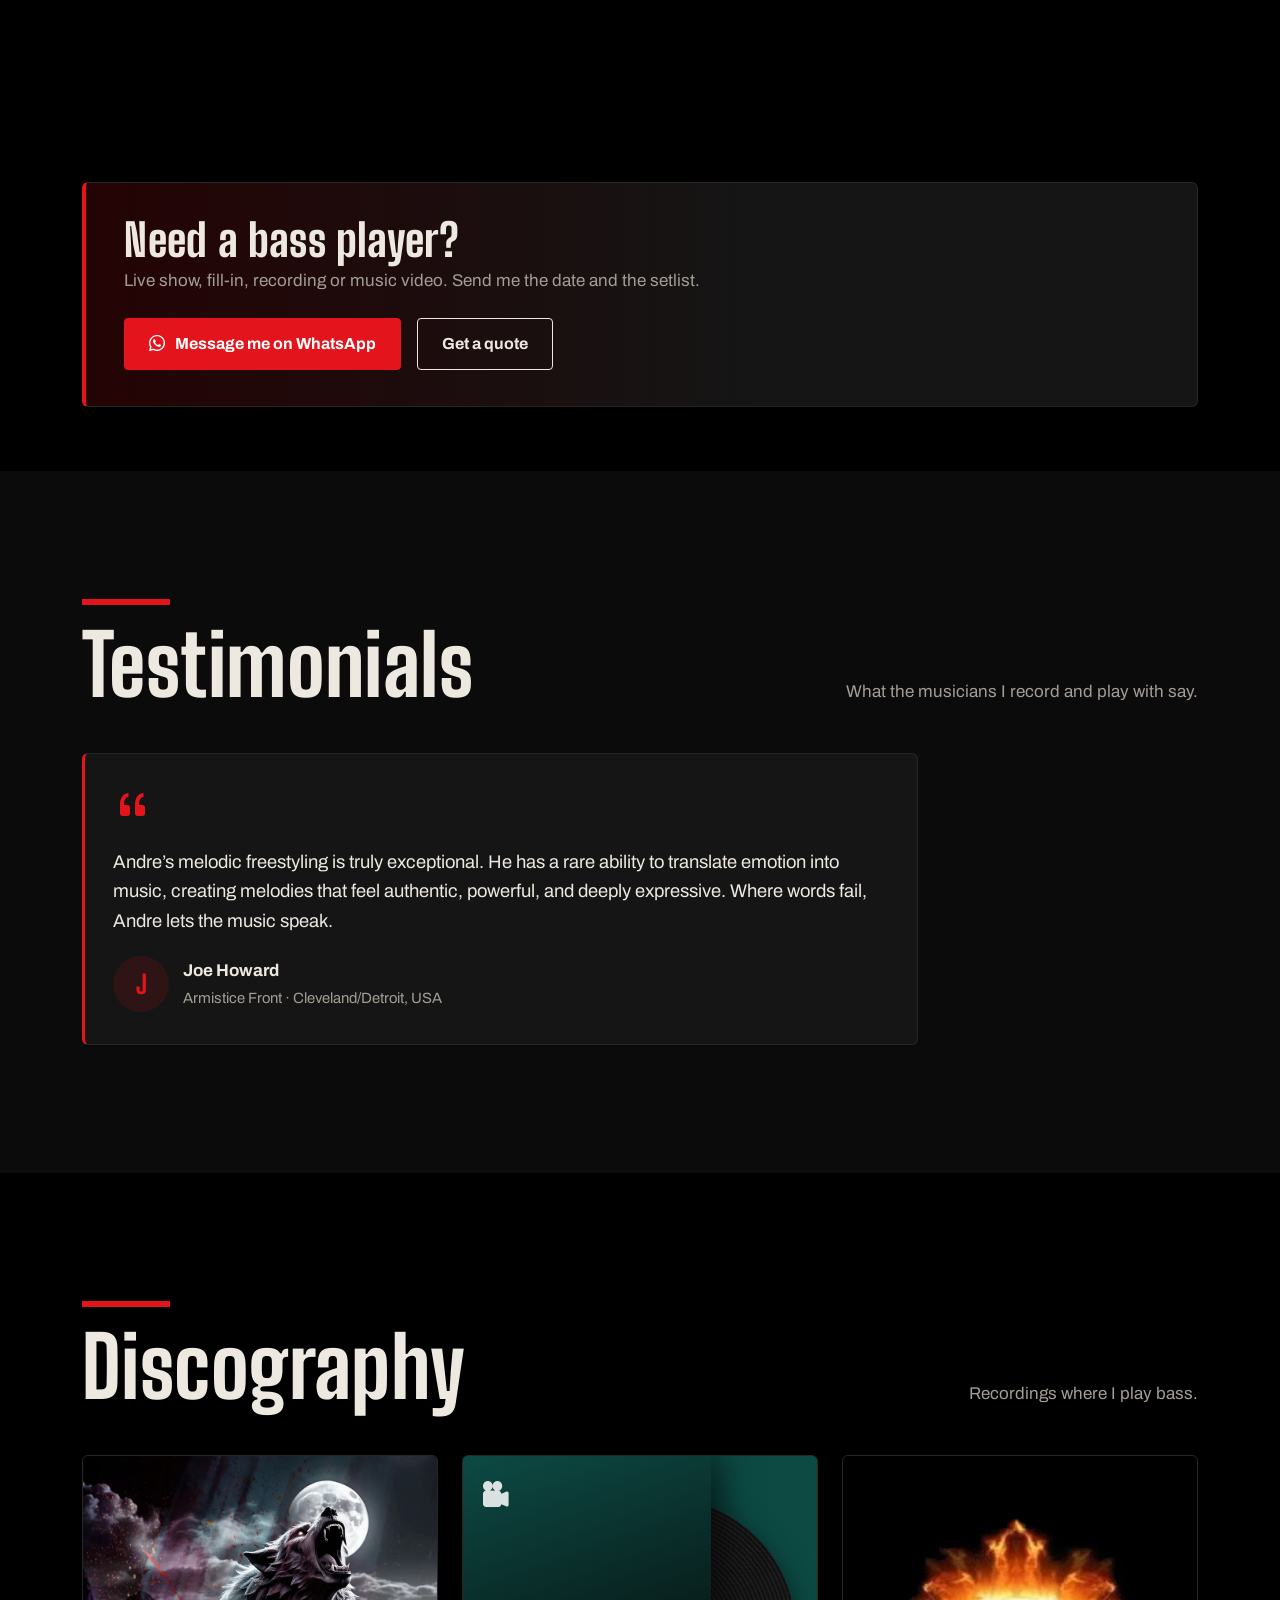
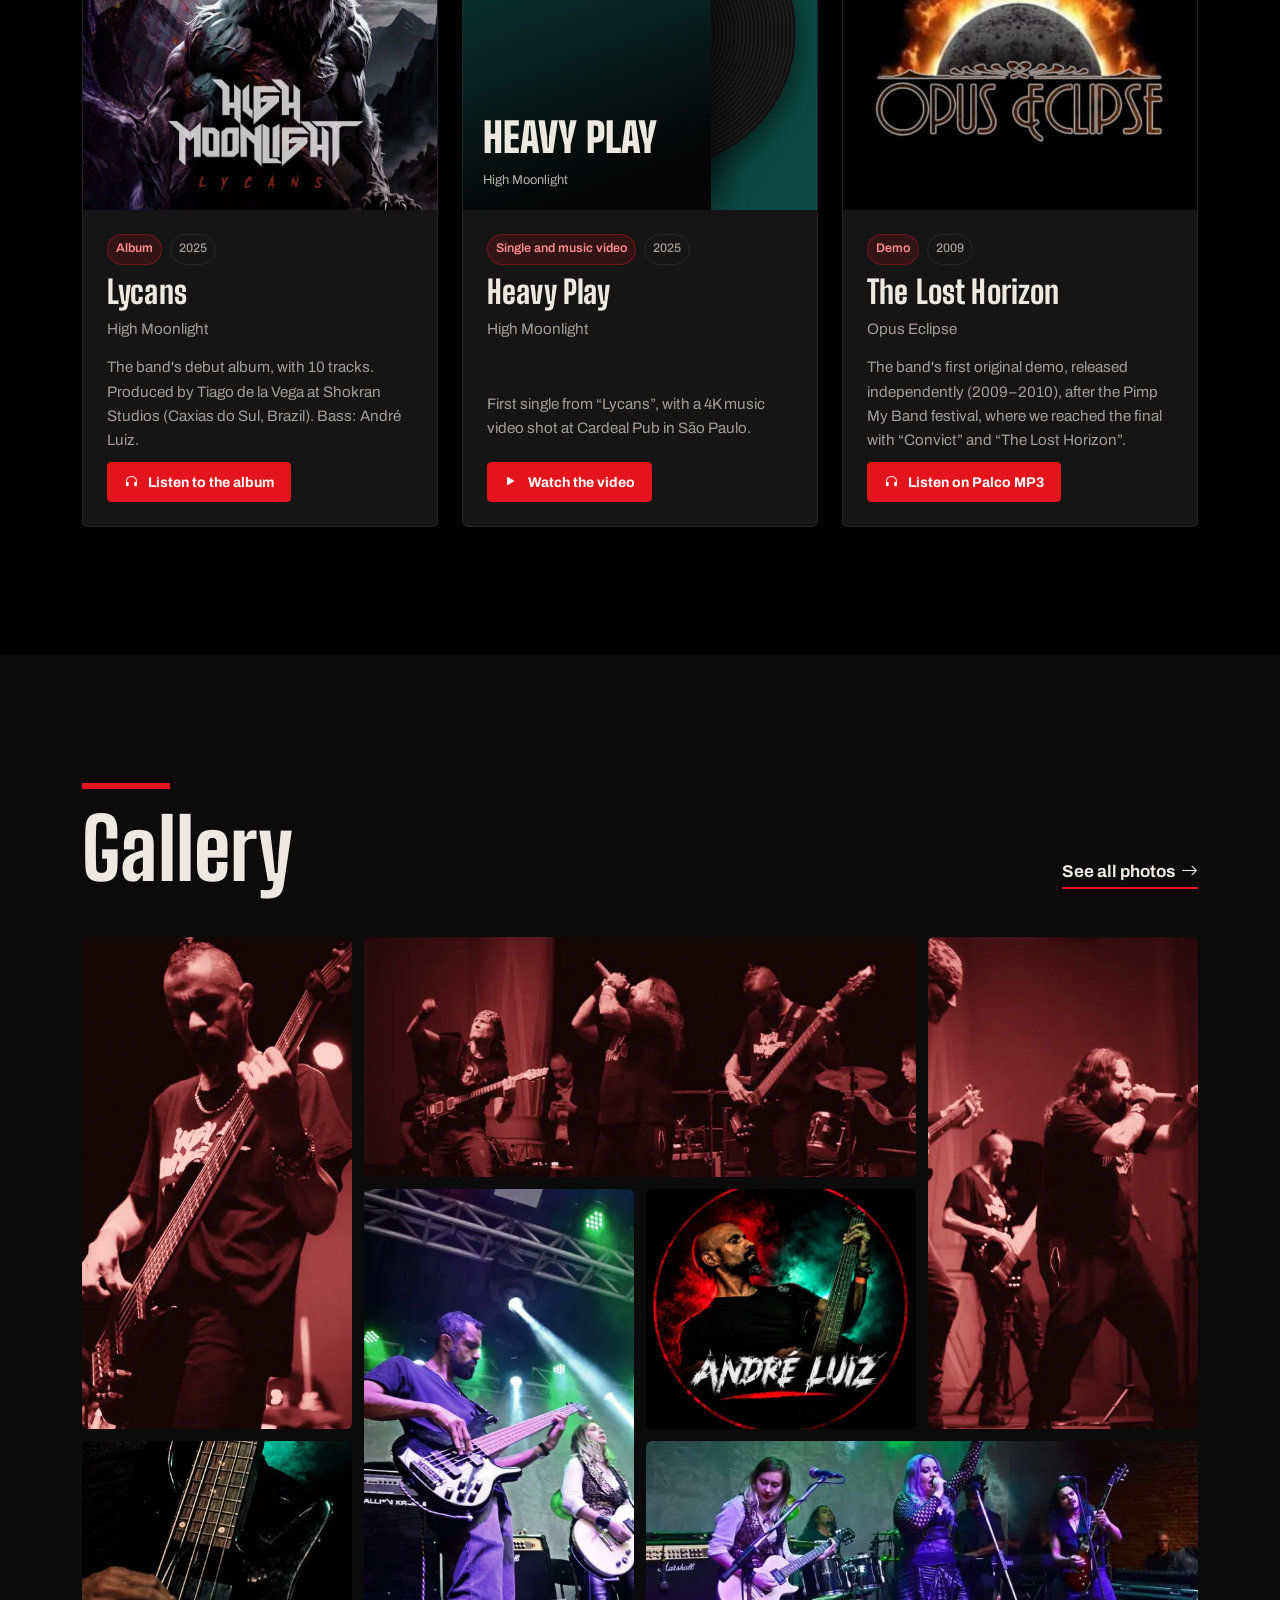
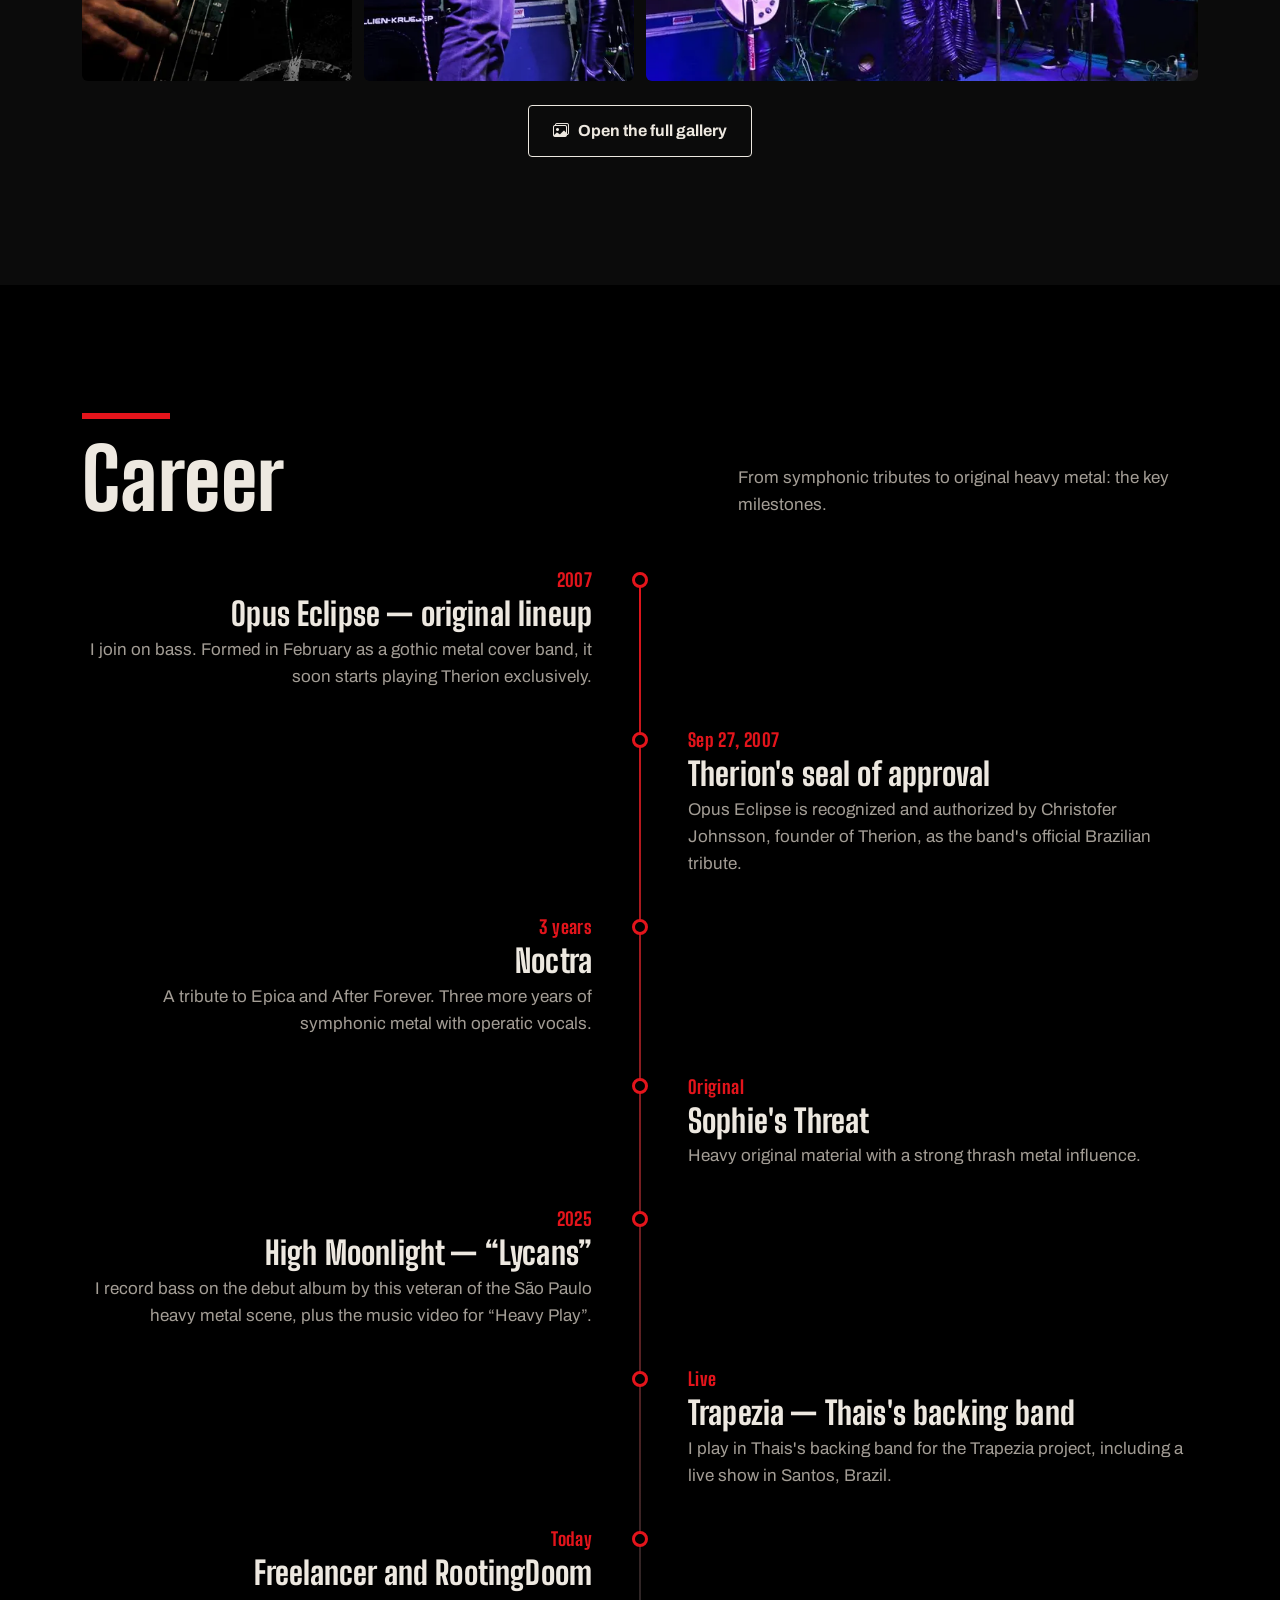
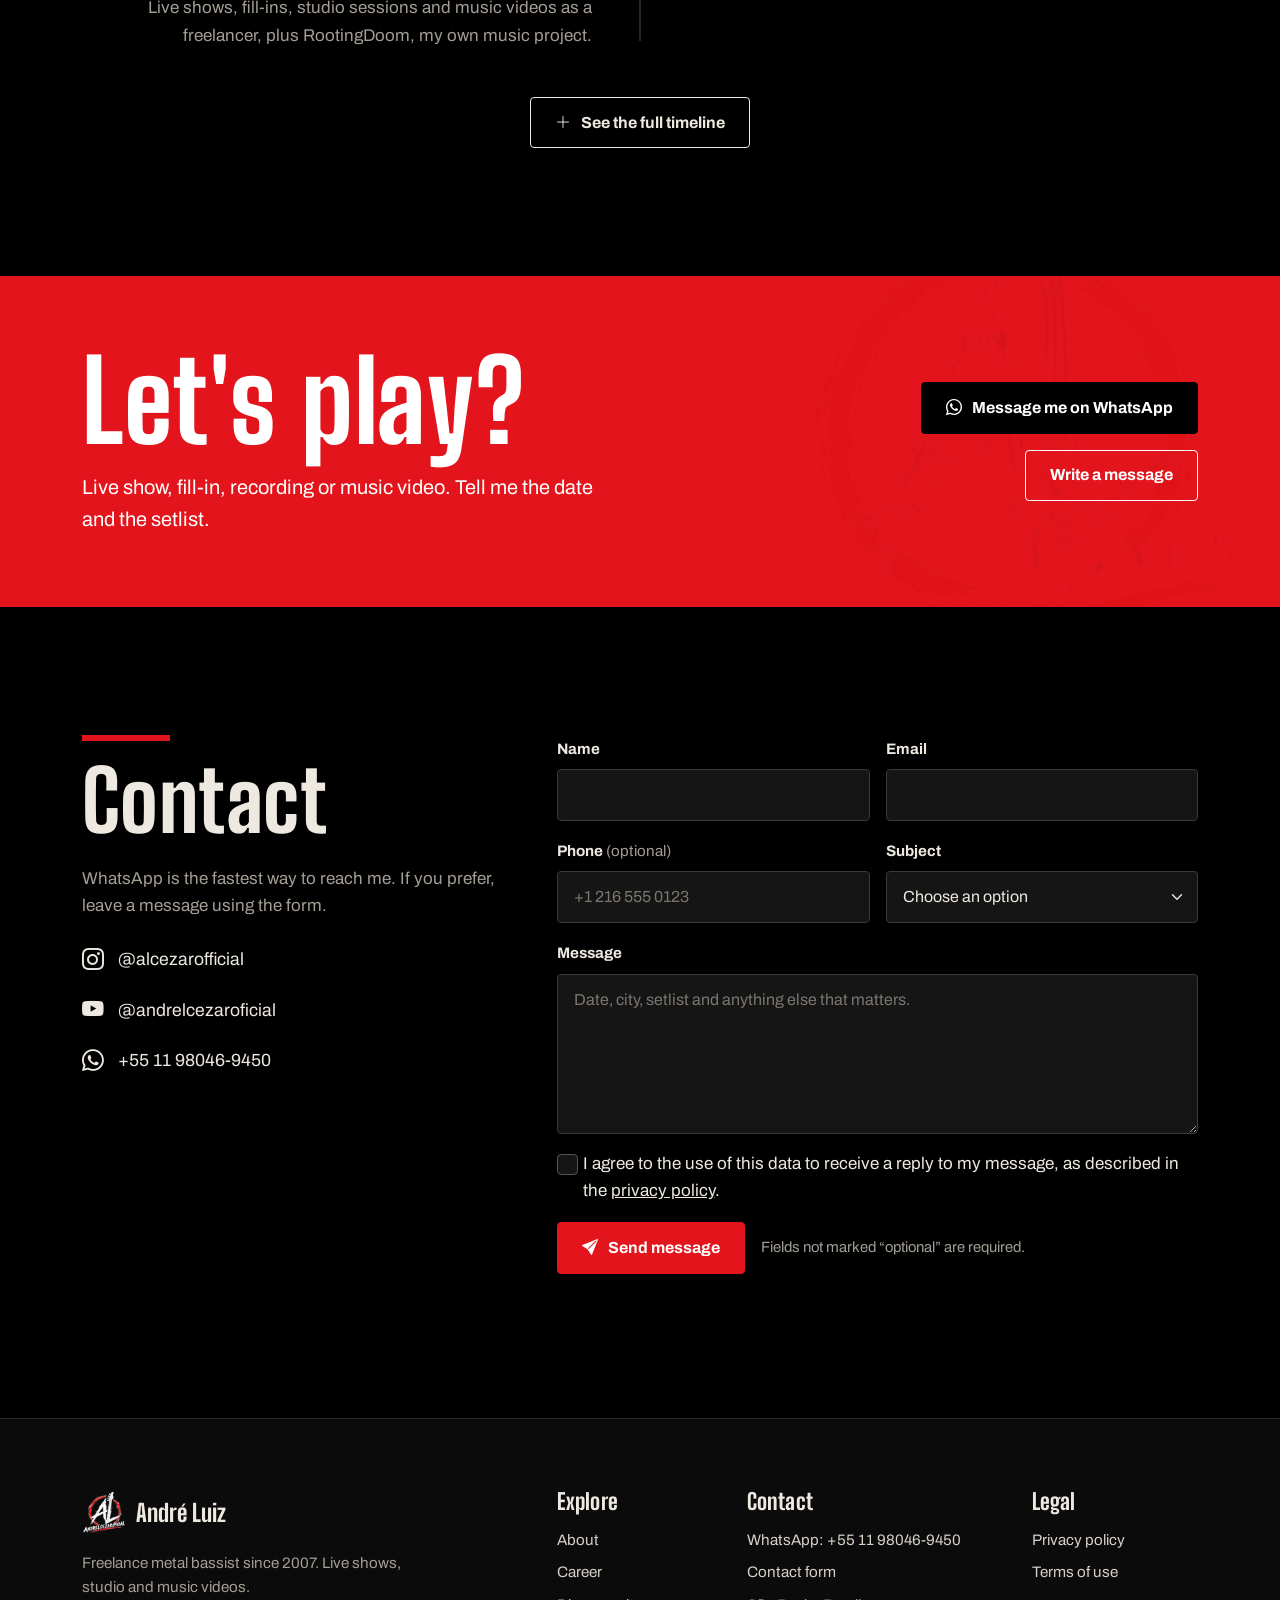
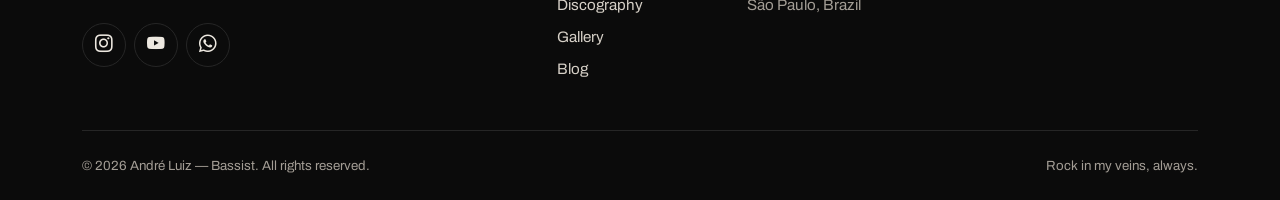
==== commit 70d627c2: "Vídeos: sincronização automática com o canal do YouTube - scripts/sync-youtube.mjs lê o feed público" ====
--- a/index.html
+++ b/index.html
@@ -27,7 +27,7 @@
 <link rel="preconnect" href="https://fonts.googleapis.com">
 <link rel="preconnect" href="https://fonts.gstatic.com" crossorigin>
 <link rel="stylesheet" href="https://fonts.googleapis.com/css2?family=Archivo:wght@400;500;600;700&family=Big+Shoulders+Display:wght@700;800;900&display=swap">
-<link rel="stylesheet" href="assets/css/style.css?v=20261012">
+<link rel="stylesheet" href="assets/css/style.css?v=20261013">
 <script type="application/ld+json">
 {"@context":"https://schema.org","@type":"Person","name":"André Luiz Cezar","alternateName":"André Luiz","jobTitle":"Baixista","description":"Baixista freelancer de metal desde 2007.","image":"https://www.seudominio.com.br/assets/images/retrato.webp","url":"https://www.seudominio.com.br/","address":{"@type":"PostalAddress","addressLocality":"São Paulo","addressRegion":"SP","addressCountry":"BR"},"memberOf":[{"@type":"MusicGroup","name":"High Moonlight"},{"@type":"MusicGroup","name":"Opus Eclipse"}],"sameAs":["https://www.instagram.com/alcezarofficial","https://www.youtube.com/@andrelcezaroficial"],"knowsAbout":["Contrabaixo","Heavy metal","Thrash metal","Black metal","Metal sinfônico"]}
 </script>
@@ -137,6 +137,13 @@
     </div>
     <div class="row g-4 g-lg-5 align-items-center" data-video-destaque></div>
     <div class="row row-cols-1 row-cols-md-3 g-4 mt-2" data-videos-lista></div>
+    <div class="mt-5" data-videos-canal hidden>
+      <div class="d-flex flex-wrap justify-content-between align-items-end gap-3 mb-4">
+        <h3 class="mb-0 revelar" style="font-size:clamp(1.8rem,3vw,2.4rem)">Mais recentes do canal</h3>
+        <a class="link-seta revelar" href="https://www.youtube.com/@andrelcezaroficial/videos" target="_blank" rel="noopener">Ver todos no YouTube<i class="bi bi-arrow-right" aria-hidden="true"></i></a>
+      </div>
+      <div class="row row-cols-1 row-cols-sm-2 row-cols-lg-3 g-4" data-videos-canal-lista></div>
+    </div>
     <div class="canal d-flex flex-wrap justify-content-between align-items-center gap-3 mt-5 revelar">
       <div><strong>Canal no YouTube</strong><span class="text-secondary">Clipes, ensaios e bastidores em @andrelcezaroficial</span></div>
       <a class="btn btn-outline-light" href="https://www.youtube.com/@andrelcezaroficial" target="_blank" rel="noopener"><i class="bi bi-youtube" aria-hidden="true"></i>Inscrever-se no canal</a>
@@ -305,8 +312,9 @@
   </div>
 </div>
 <script src="assets/vendor/bootstrap/bootstrap.bundle.min.js" defer></script>
-<script src="assets/js/i18n.js?v=20261012" defer></script>
-<script src="assets/js/data.js?v=20261012" defer></script>
-<script src="assets/js/script.js?v=20261012" defer></script>
+<script src="assets/js/i18n.js?v=20261013" defer></script>
+<script src="assets/js/data.js?v=20261013" defer></script>
+<script src="assets/js/videos-canal.js?v=72ff1e6d" defer></script>
+<script src="assets/js/script.js?v=20261013" defer></script>
 </body>
 </html>
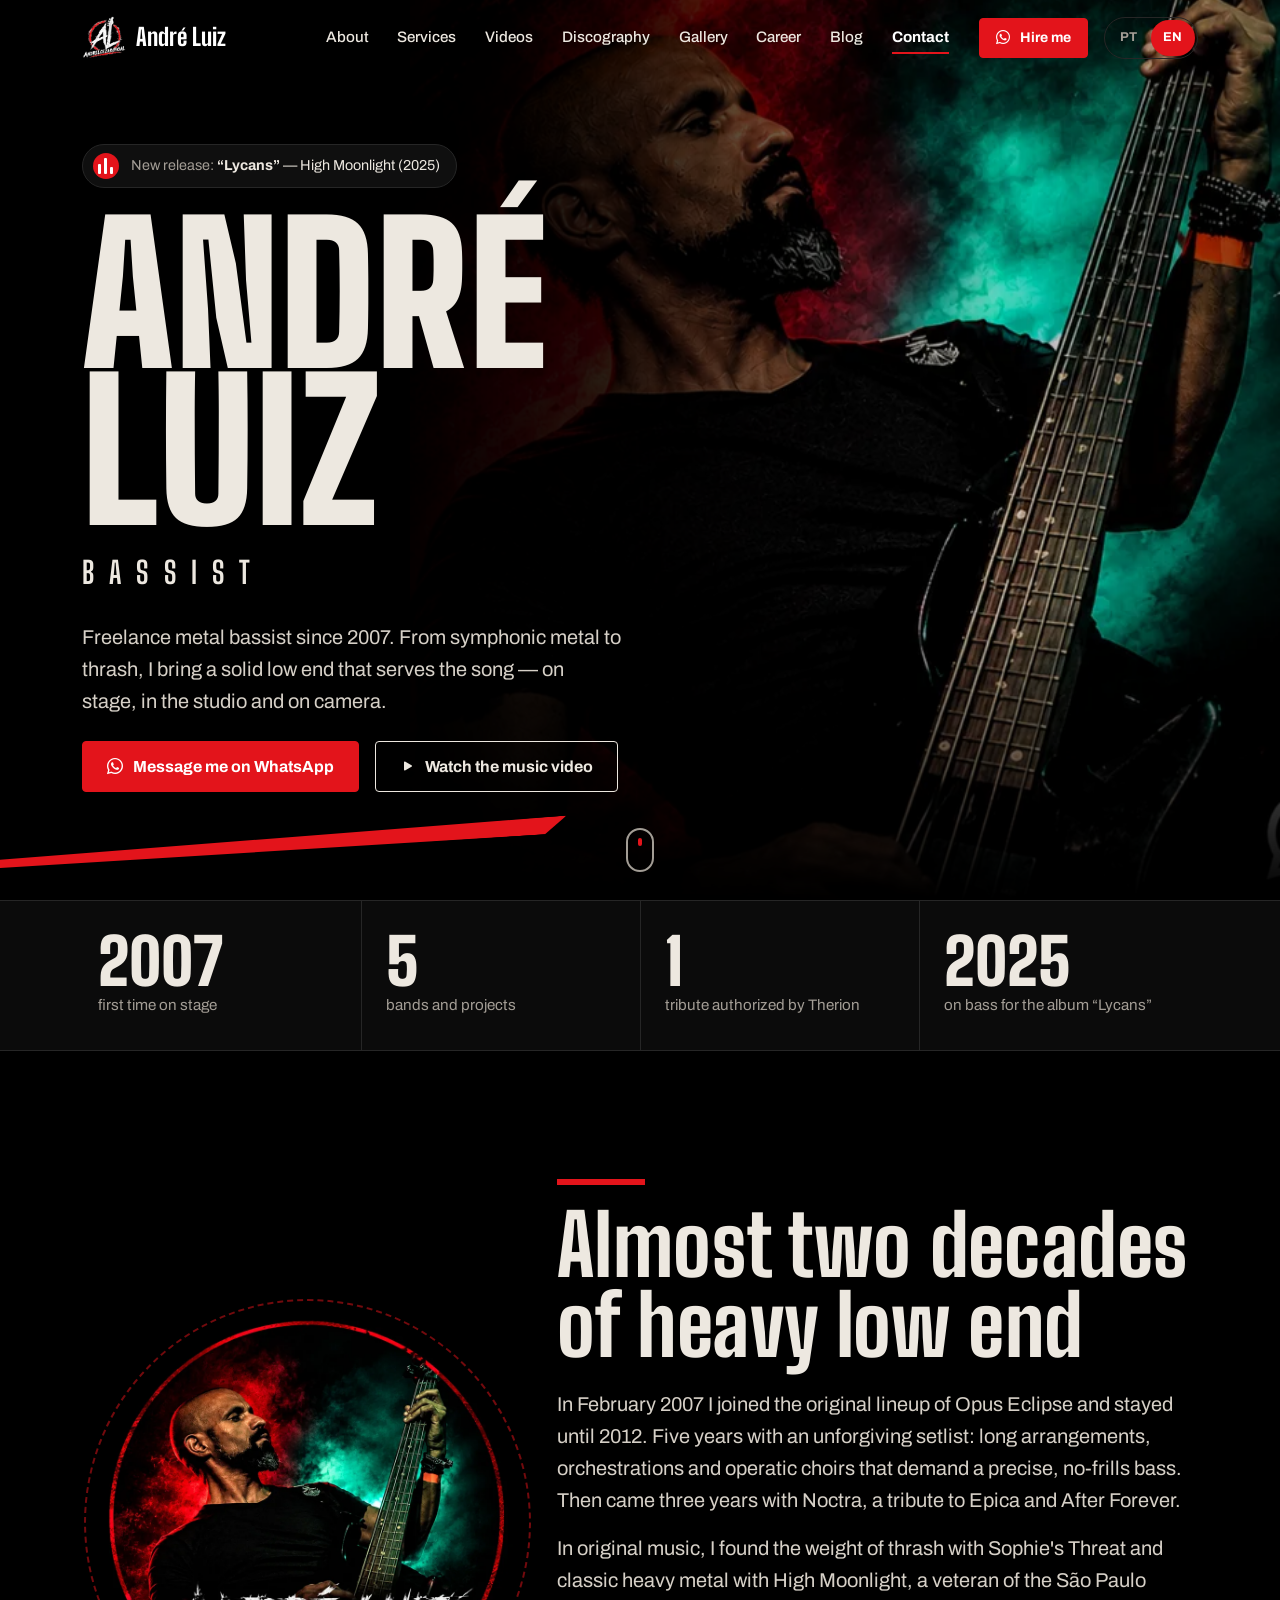
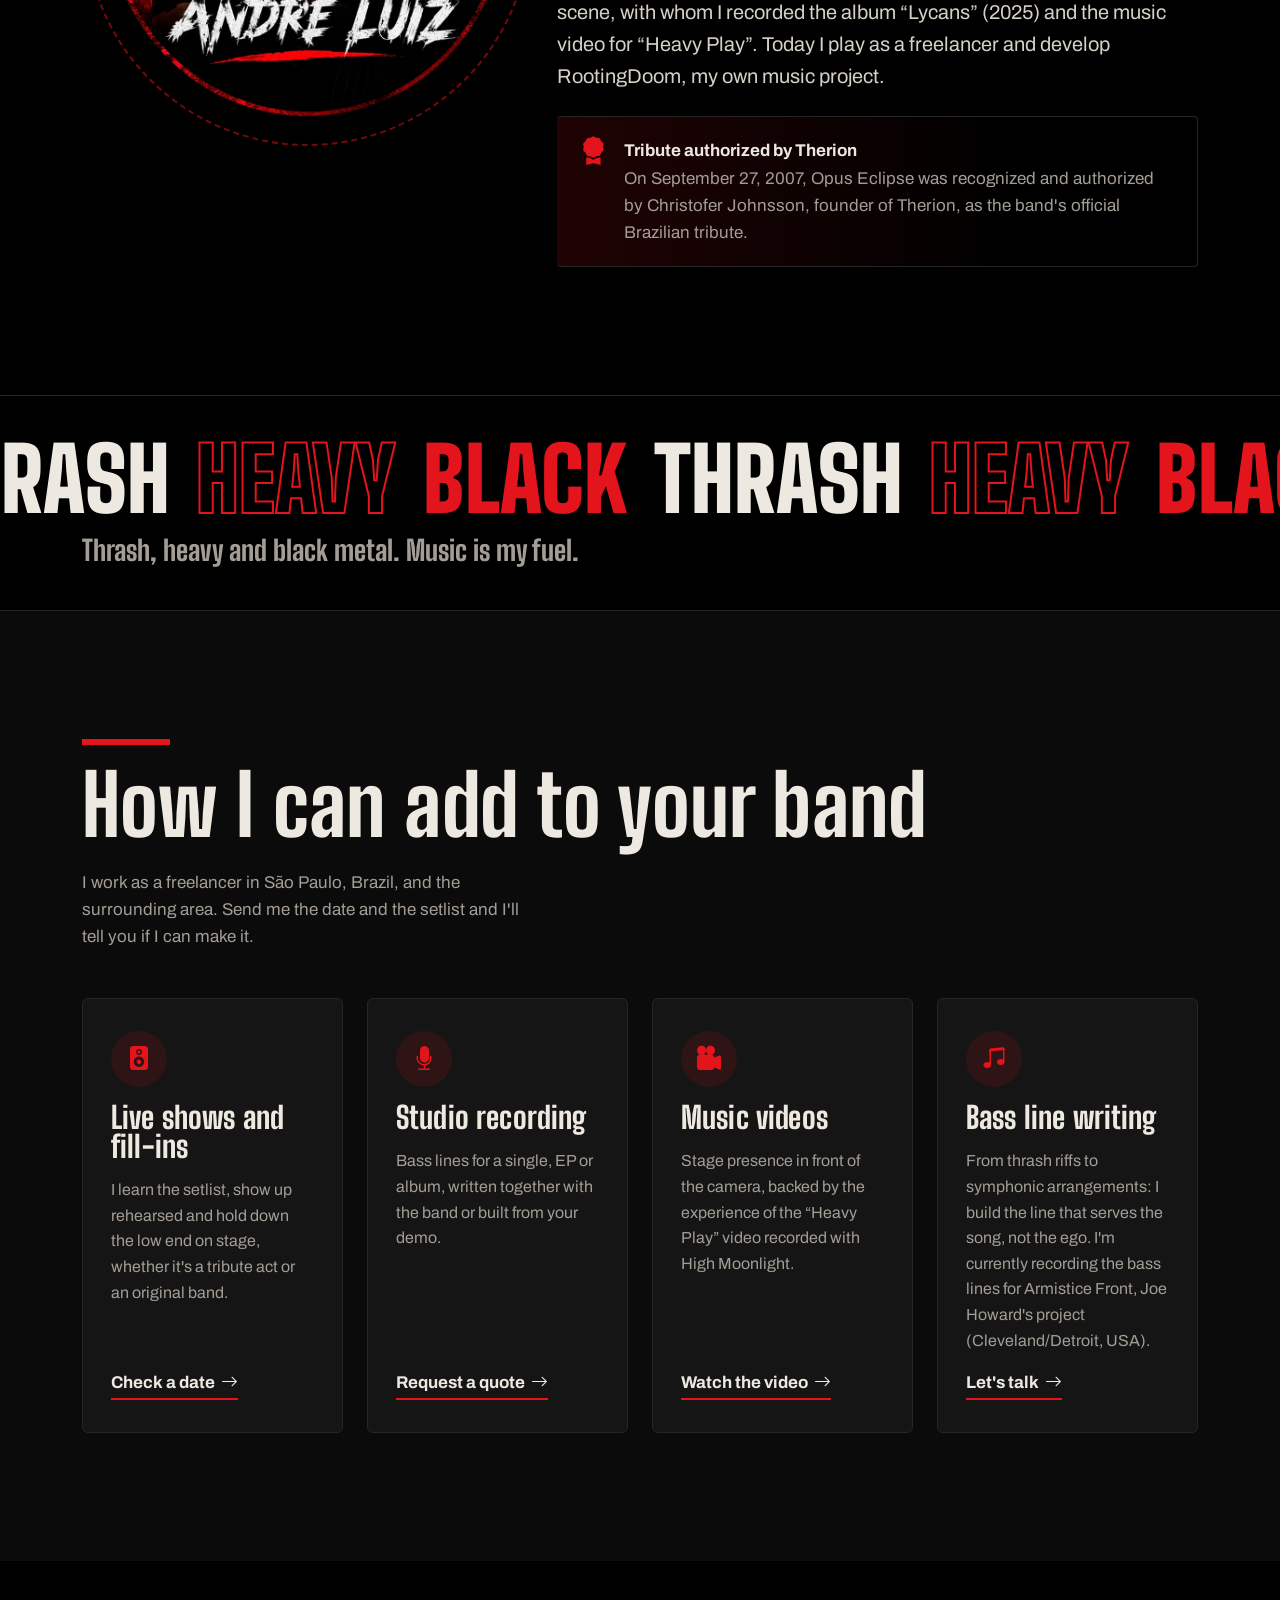
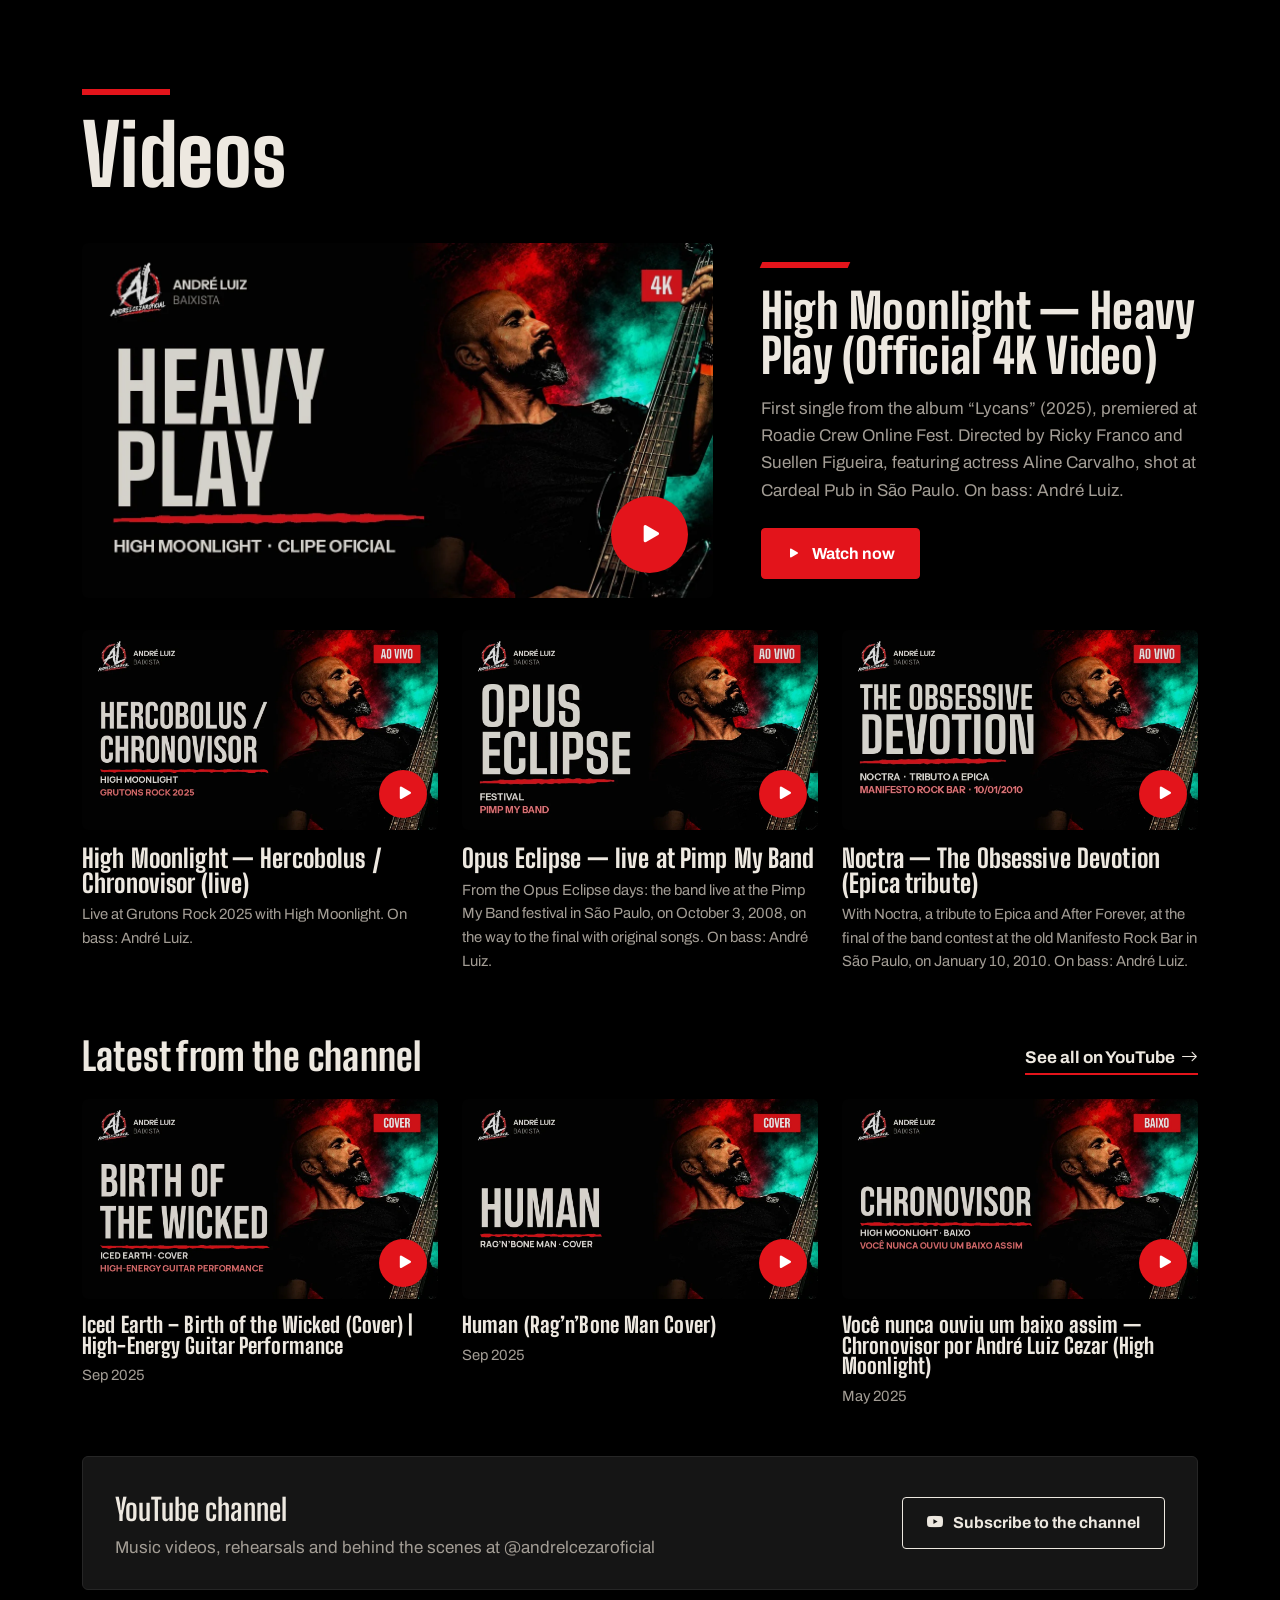
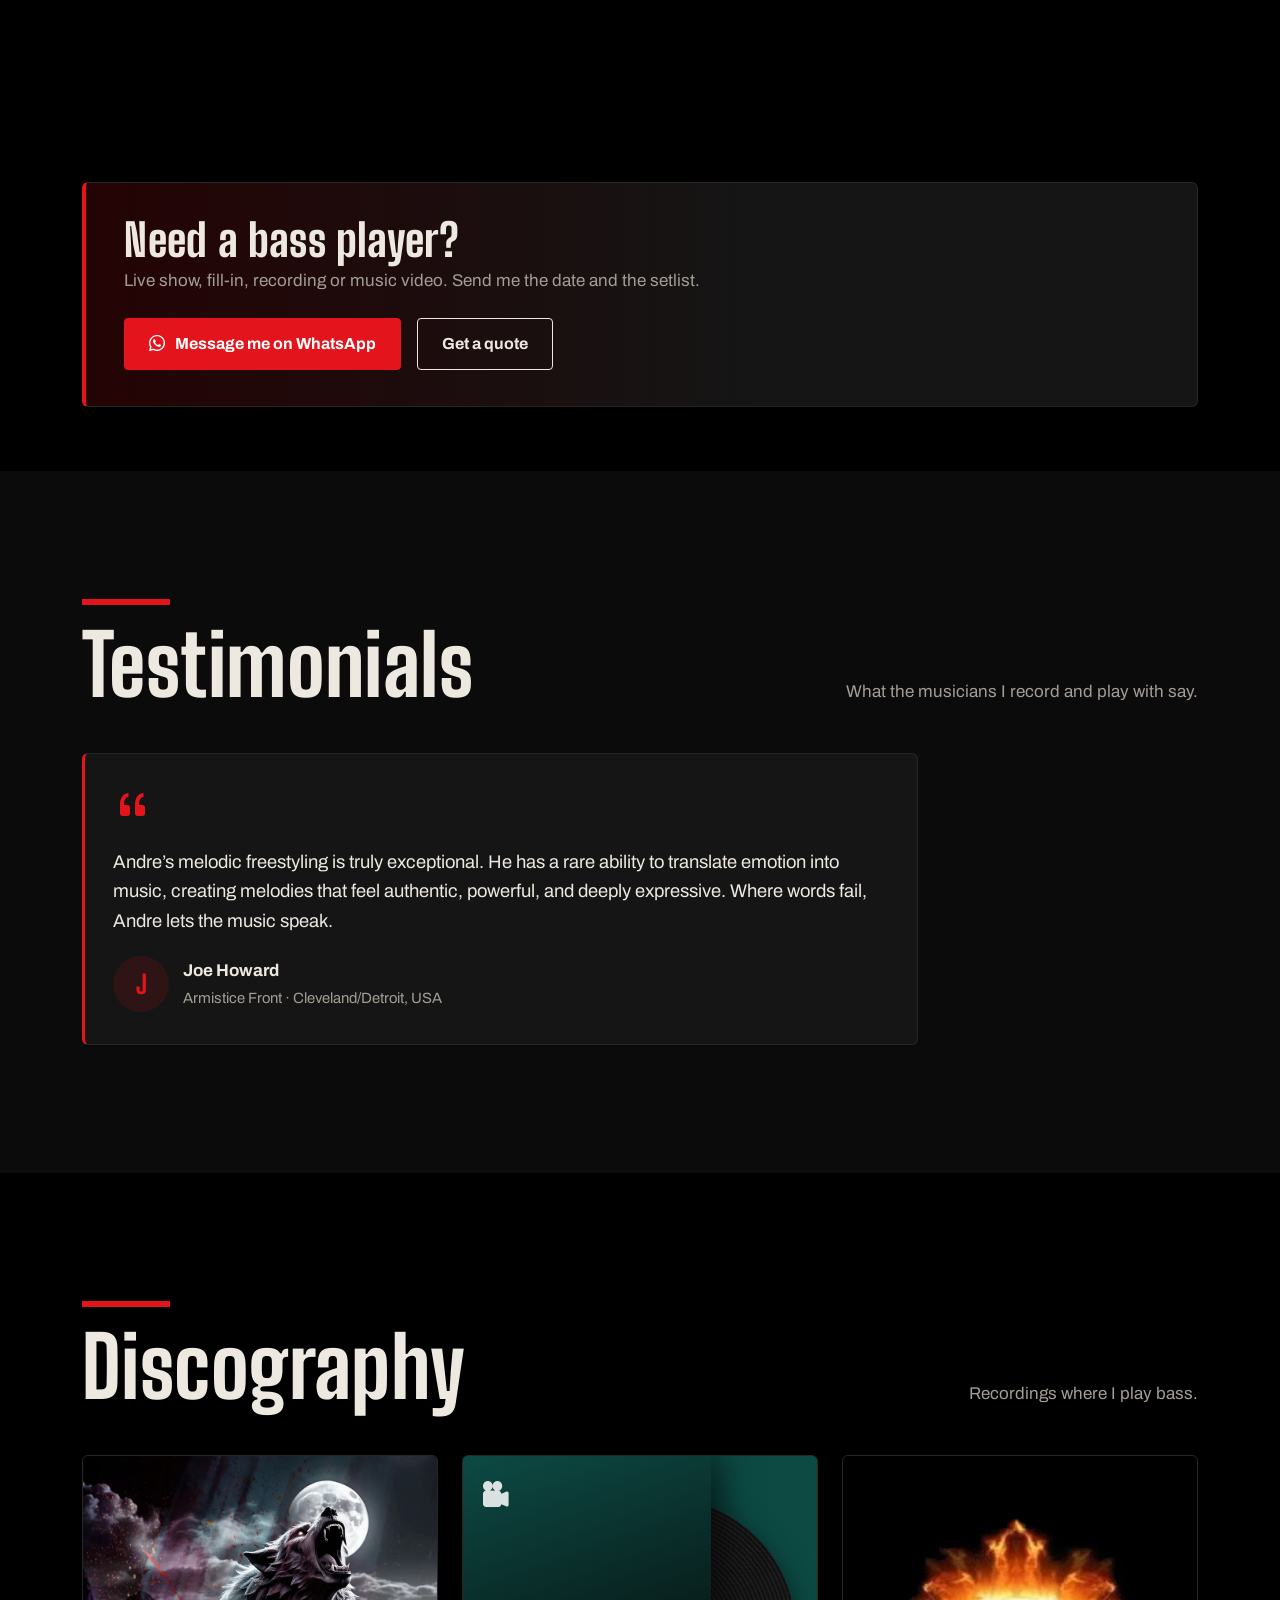
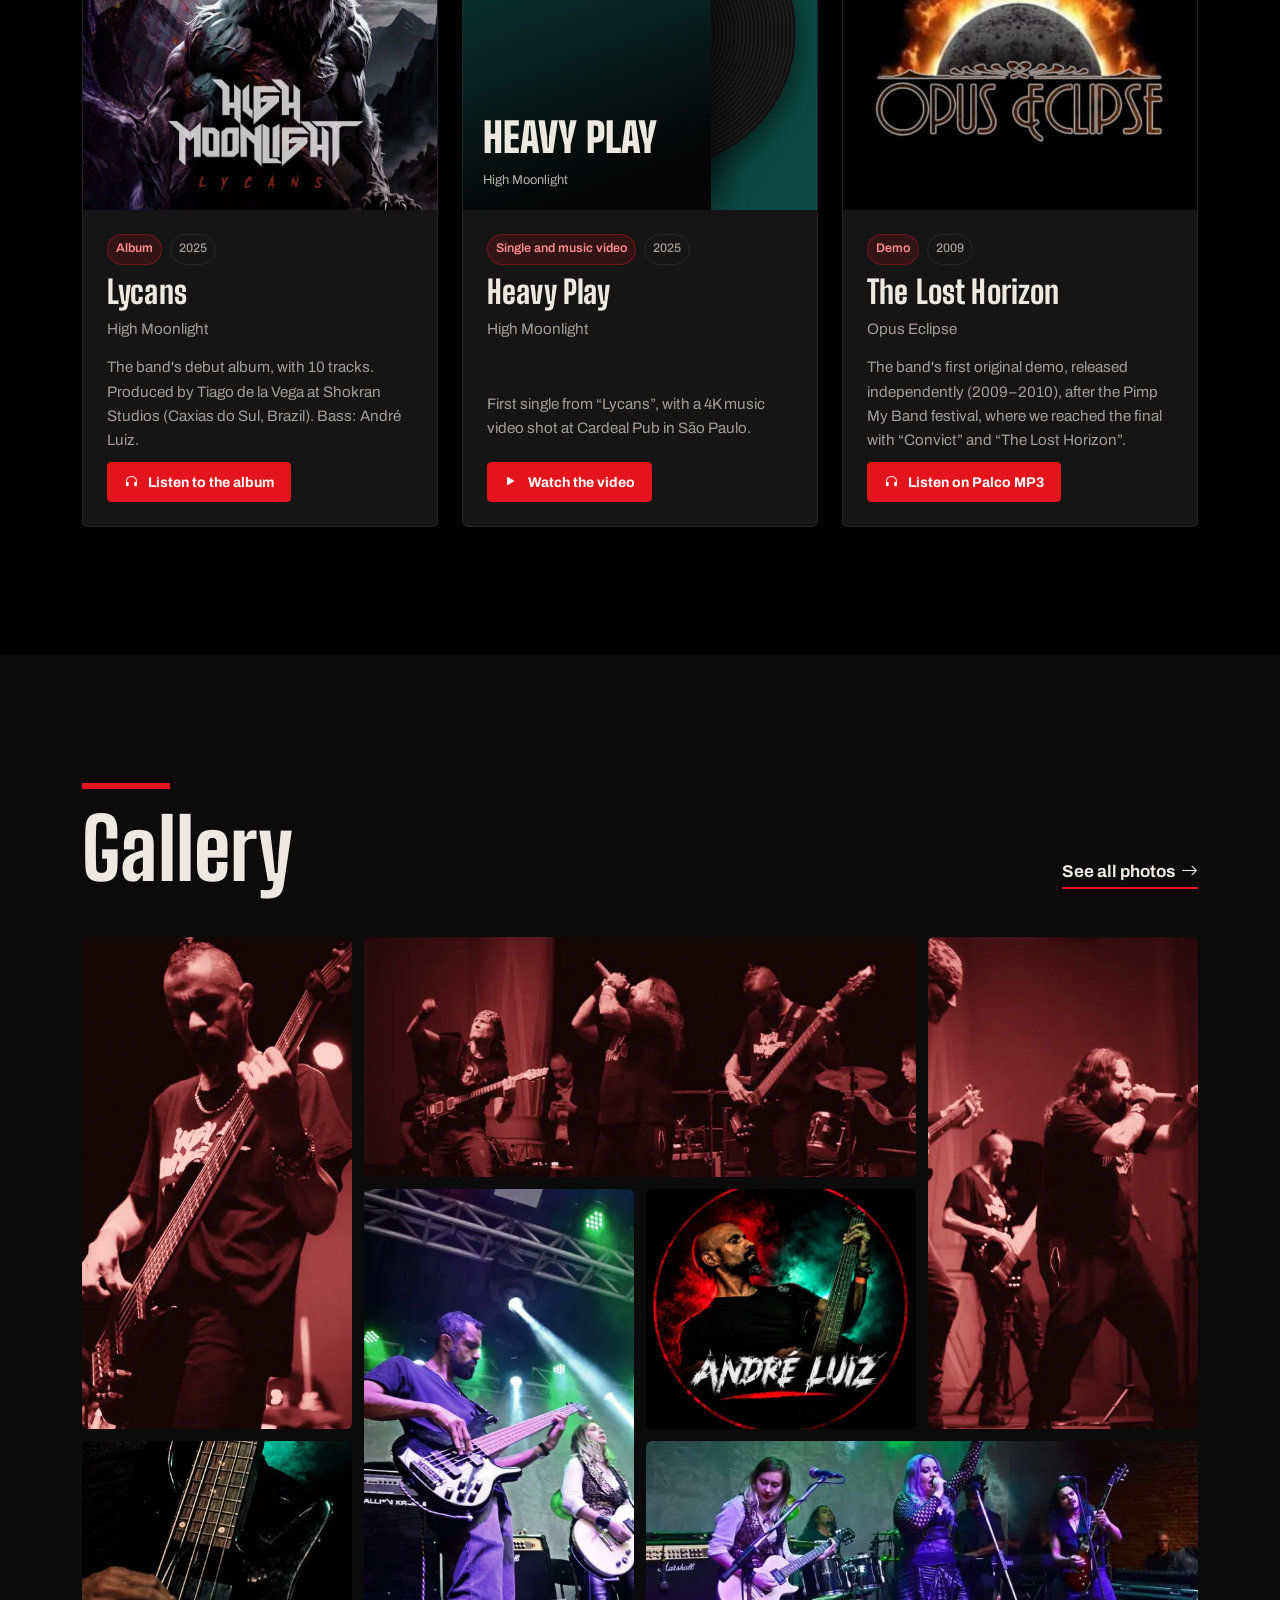
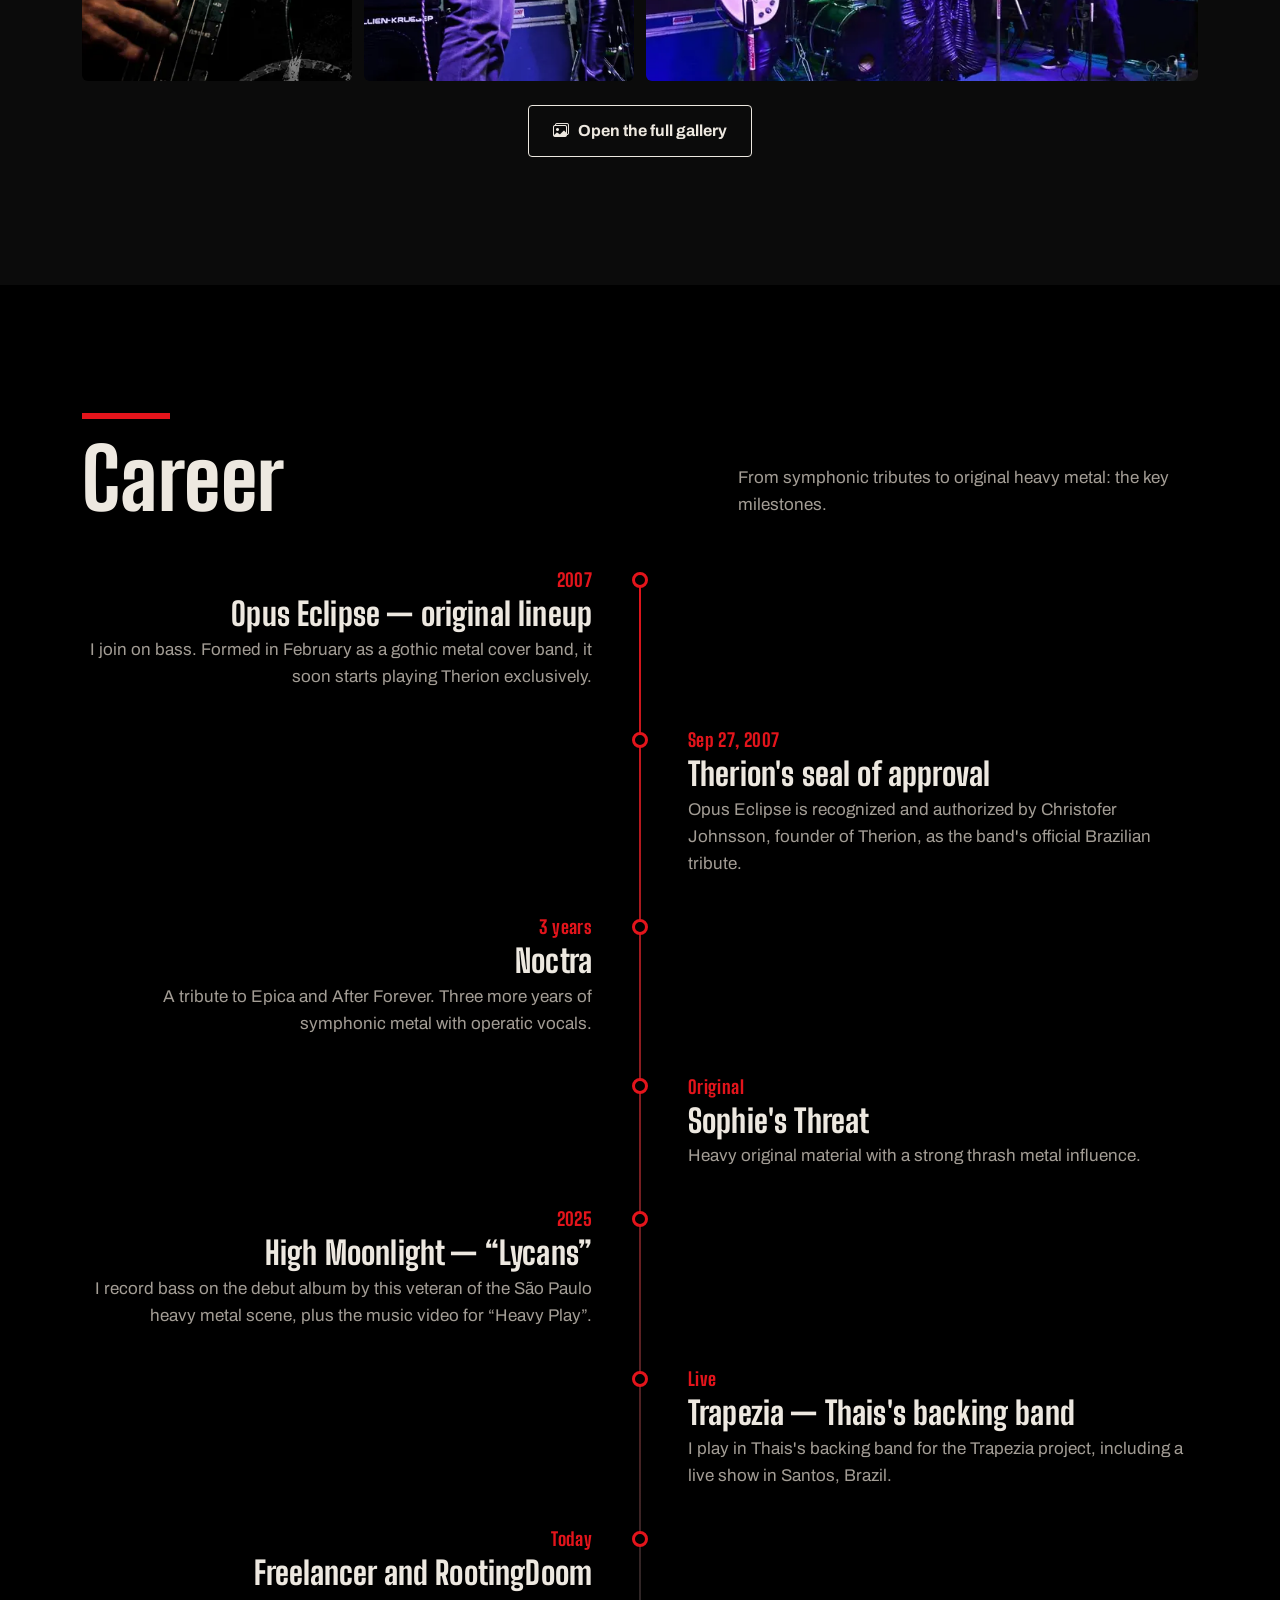
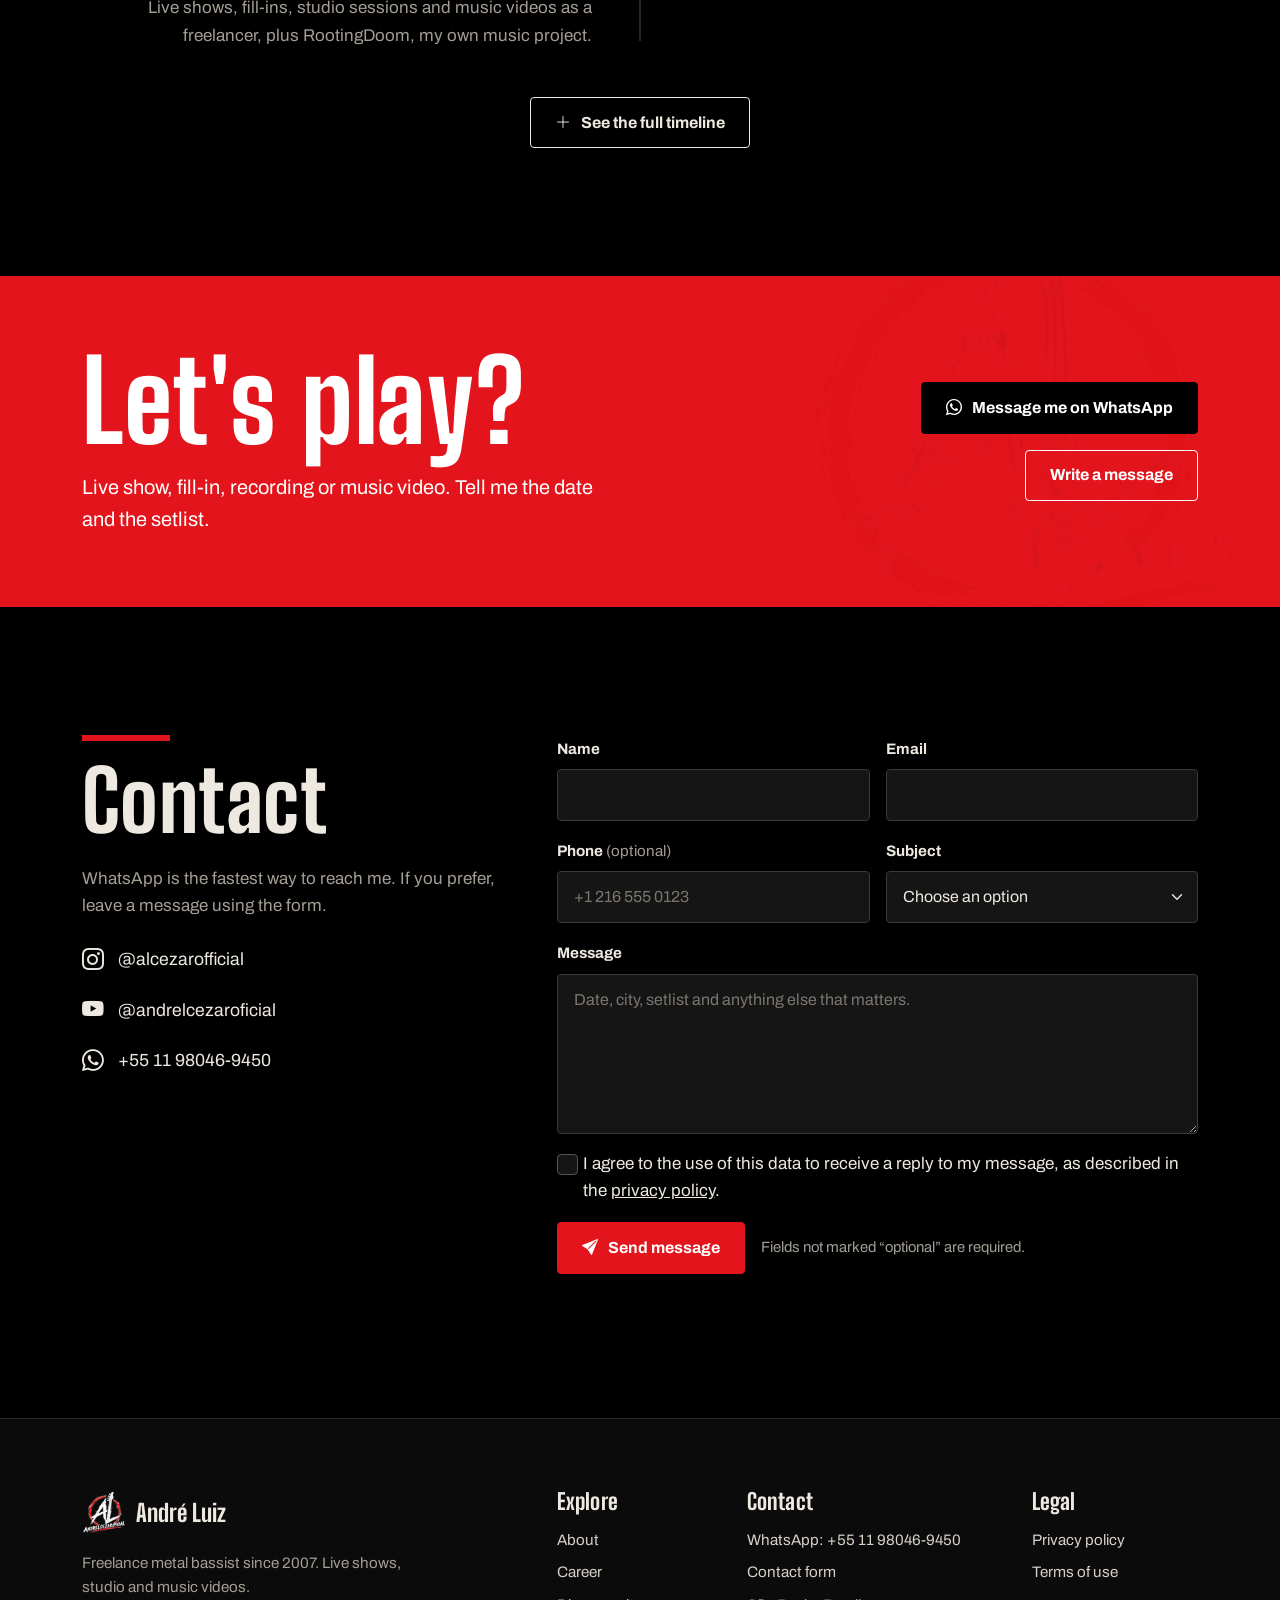
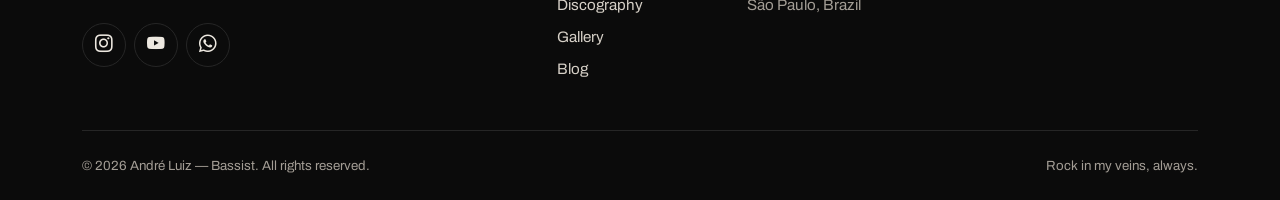
==== commit e3b137ac: "Vídeos: capas geradas automaticamente no estilo do site - scripts/gerar-capas.py (Pillow) cria asset" ====
--- a/index.html
+++ b/index.html
@@ -27,7 +27,7 @@
 <link rel="preconnect" href="https://fonts.googleapis.com">
 <link rel="preconnect" href="https://fonts.gstatic.com" crossorigin>
 <link rel="stylesheet" href="https://fonts.googleapis.com/css2?family=Archivo:wght@400;500;600;700&family=Big+Shoulders+Display:wght@700;800;900&display=swap">
-<link rel="stylesheet" href="assets/css/style.css?v=20261013">
+<link rel="stylesheet" href="assets/css/style.css?v=20261014">
 <script type="application/ld+json">
 {"@context":"https://schema.org","@type":"Person","name":"André Luiz Cezar","alternateName":"André Luiz","jobTitle":"Baixista","description":"Baixista freelancer de metal desde 2007.","image":"https://www.seudominio.com.br/assets/images/retrato.webp","url":"https://www.seudominio.com.br/","address":{"@type":"PostalAddress","addressLocality":"São Paulo","addressRegion":"SP","addressCountry":"BR"},"memberOf":[{"@type":"MusicGroup","name":"High Moonlight"},{"@type":"MusicGroup","name":"Opus Eclipse"}],"sameAs":["https://www.instagram.com/alcezarofficial","https://www.youtube.com/@andrelcezaroficial"],"knowsAbout":["Contrabaixo","Heavy metal","Thrash metal","Black metal","Metal sinfônico"]}
 </script>
@@ -312,9 +312,9 @@
   </div>
 </div>
 <script src="assets/vendor/bootstrap/bootstrap.bundle.min.js" defer></script>
-<script src="assets/js/i18n.js?v=20261013" defer></script>
-<script src="assets/js/data.js?v=20261013" defer></script>
+<script src="assets/js/i18n.js?v=20261014" defer></script>
+<script src="assets/js/data.js?v=20261014" defer></script>
 <script src="assets/js/videos-canal.js?v=72ff1e6d" defer></script>
-<script src="assets/js/script.js?v=20261013" defer></script>
+<script src="assets/js/script.js?v=20261014" defer></script>
 </body>
 </html>
--- a/assets/css/style.css
+++ b/assets/css/style.css
@@ -237,7 +237,7 @@
 .video-capa .play { position: absolute; right: 4%; bottom: 7%; width: clamp(56px, 6vw, 80px); height: clamp(56px, 6vw, 80px); border-radius: 50%; background: var(--al-vermelho); display: grid; place-items: center; font-size: clamp(1.6rem, 2.4vw, 2.2rem); color: #fff; box-shadow: 0 6px 20px rgba(0,0,0,.5); transition: transform .45s var(--al-ease), box-shadow .45s; }
 .video-capa .play .bi { margin-left: 6%; }
 .video-capa:hover .play { transform: scale(1.1); box-shadow: 0 0 0 12px rgba(227,20,27,.18); }
-[data-videos-lista] .video-capa .play { width: 48px; height: 48px; font-size: 1.4rem; right: 3%; bottom: 6%; }
+[data-videos-lista] .video-capa .play, [data-videos-canal-lista] .video-capa .play { width: 48px; height: 48px; font-size: 1.4rem; right: 3%; bottom: 6%; }
 .creditos { list-style: none; padding: 0; margin: 0; display: grid; gap: .4rem; font-size: .95rem; }
 .creditos span { color: var(--al-cinza); }
 .canal { border: 1px solid var(--al-linha); border-radius: var(--bs-border-radius-lg); background: var(--al-grafite-2); padding: 1.75rem 2rem; }
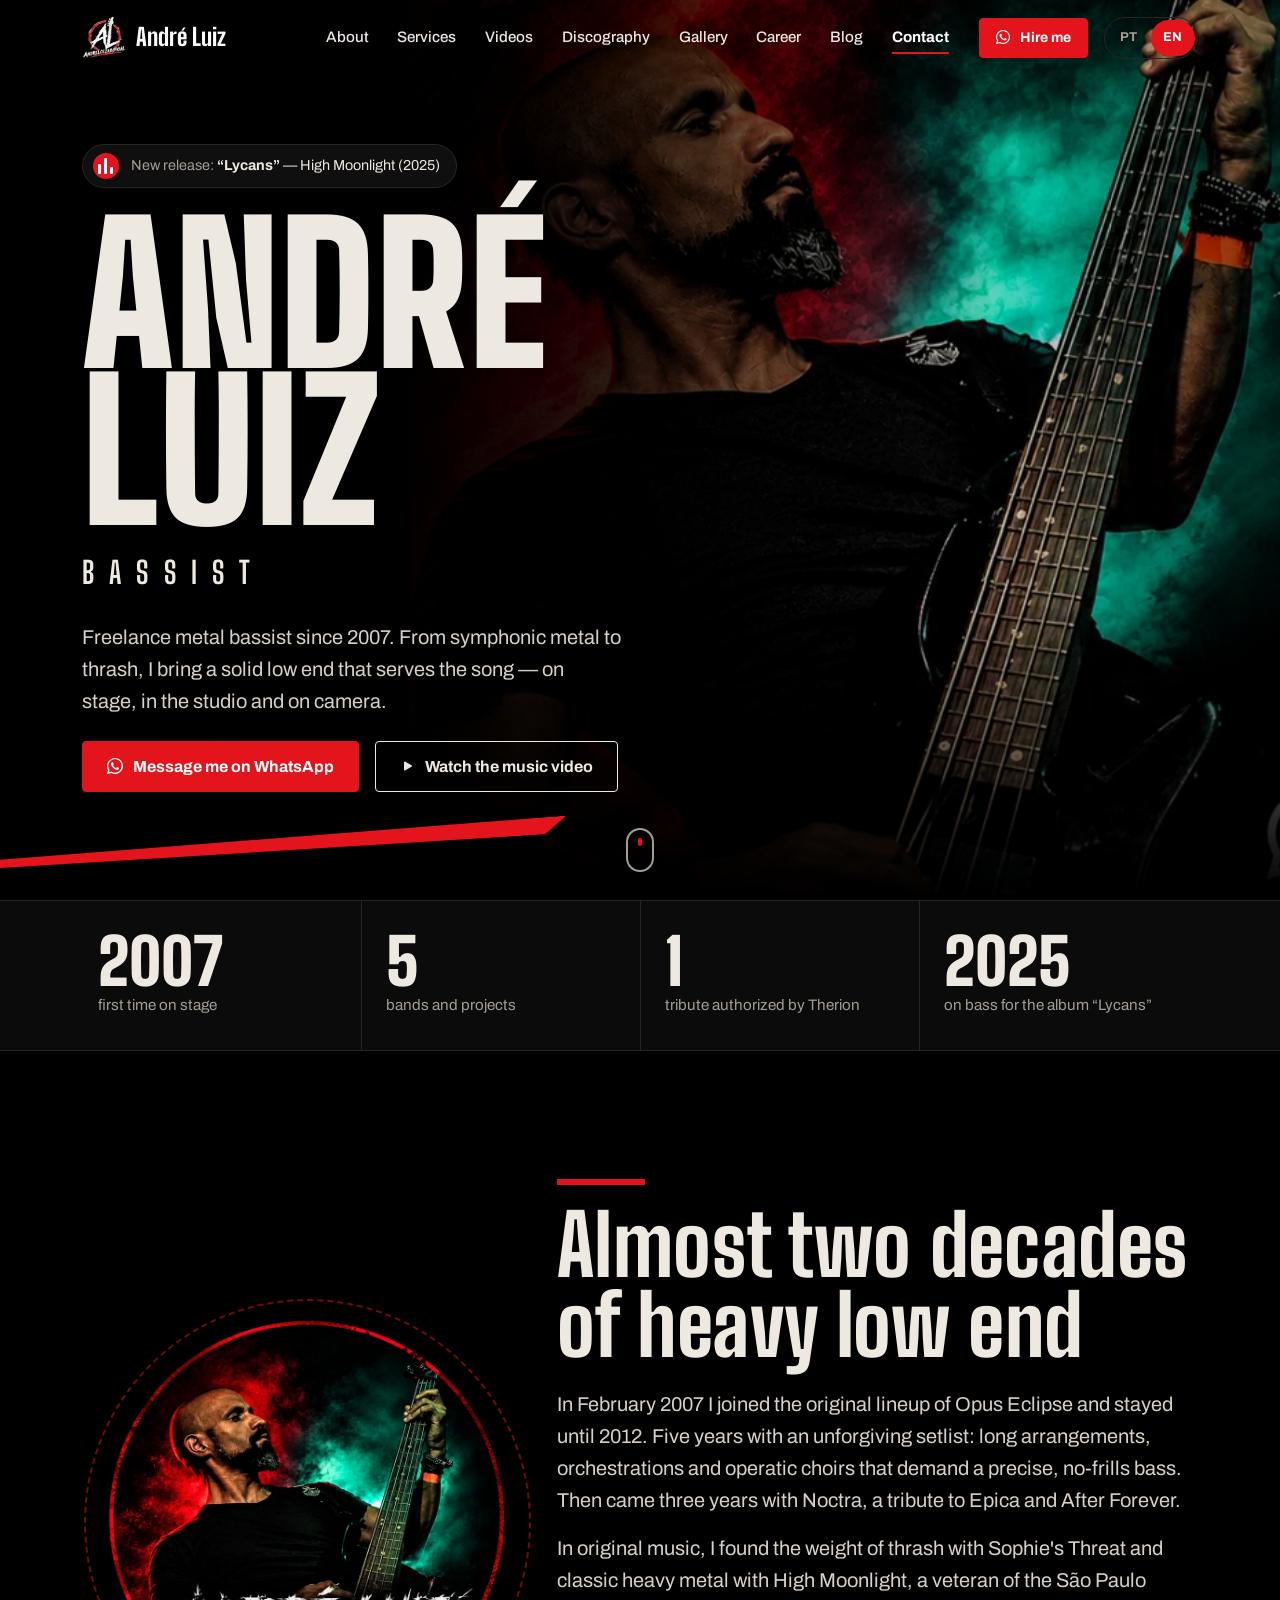
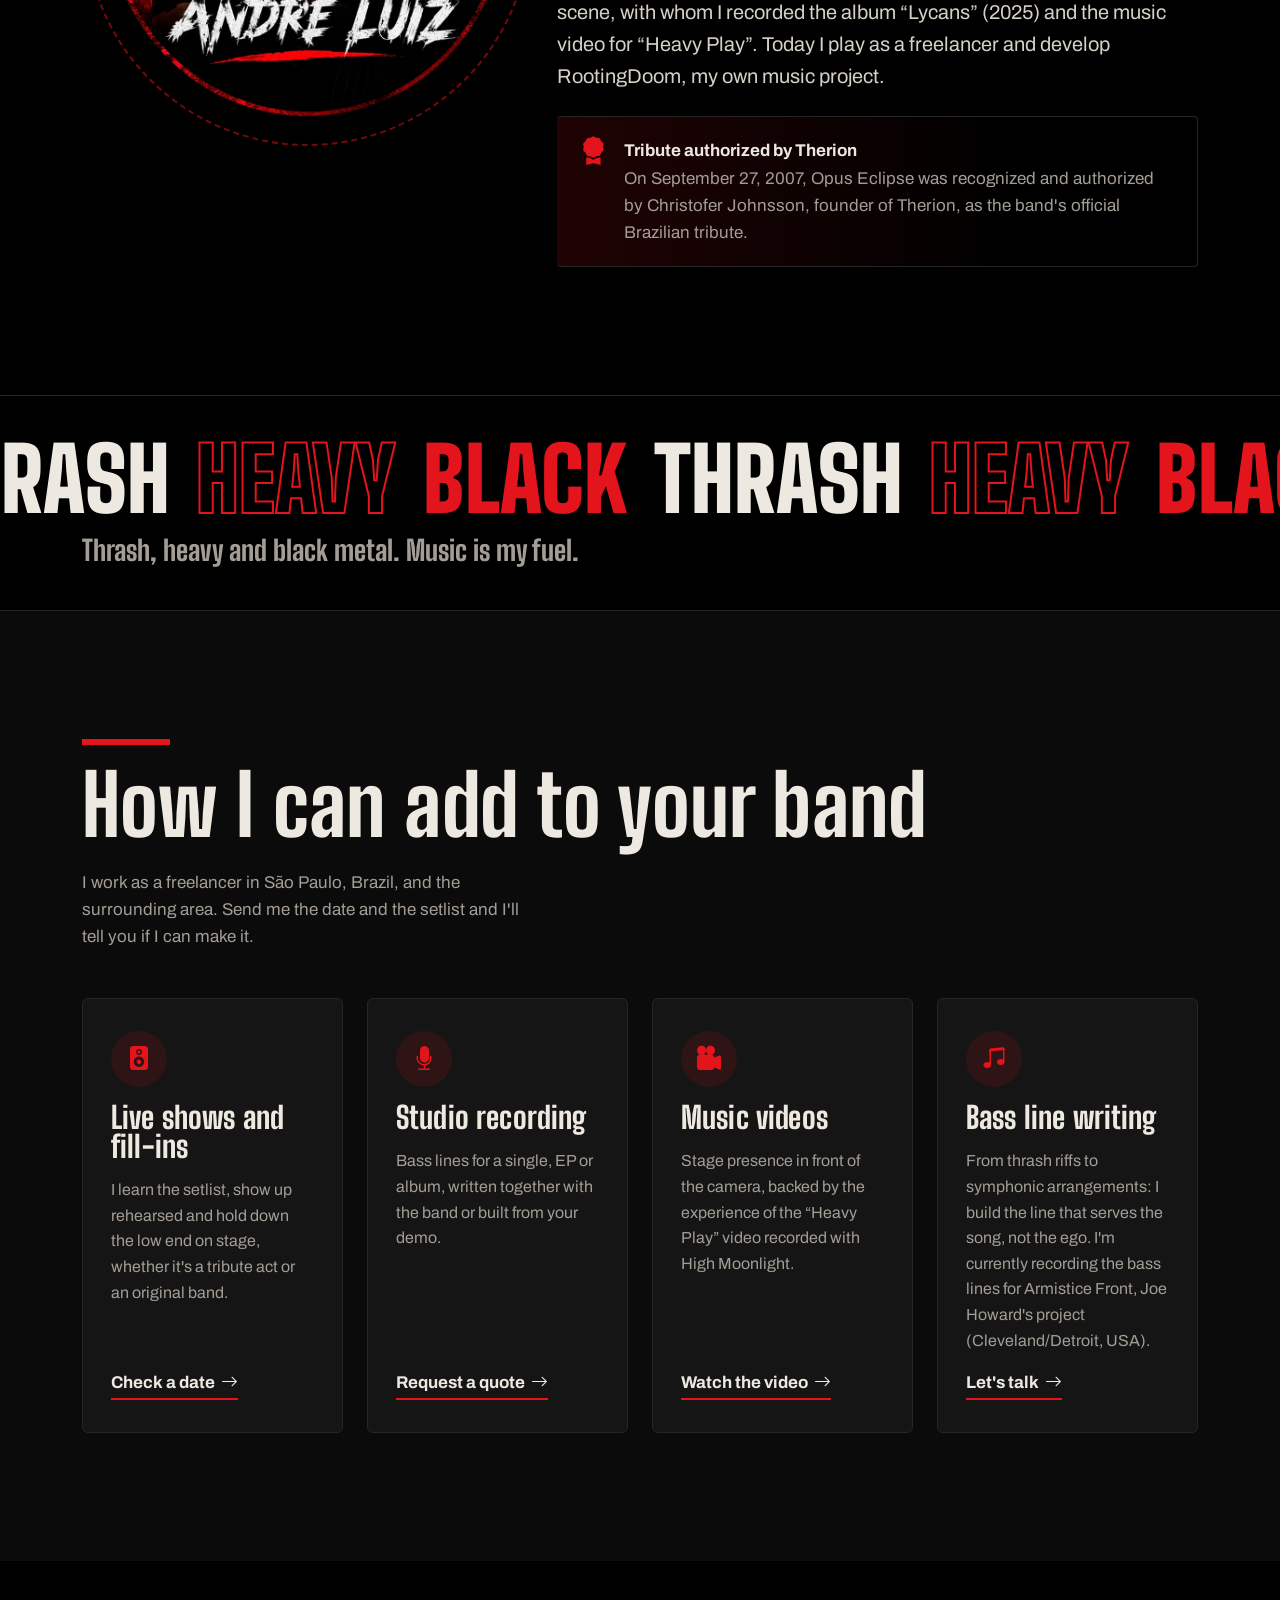
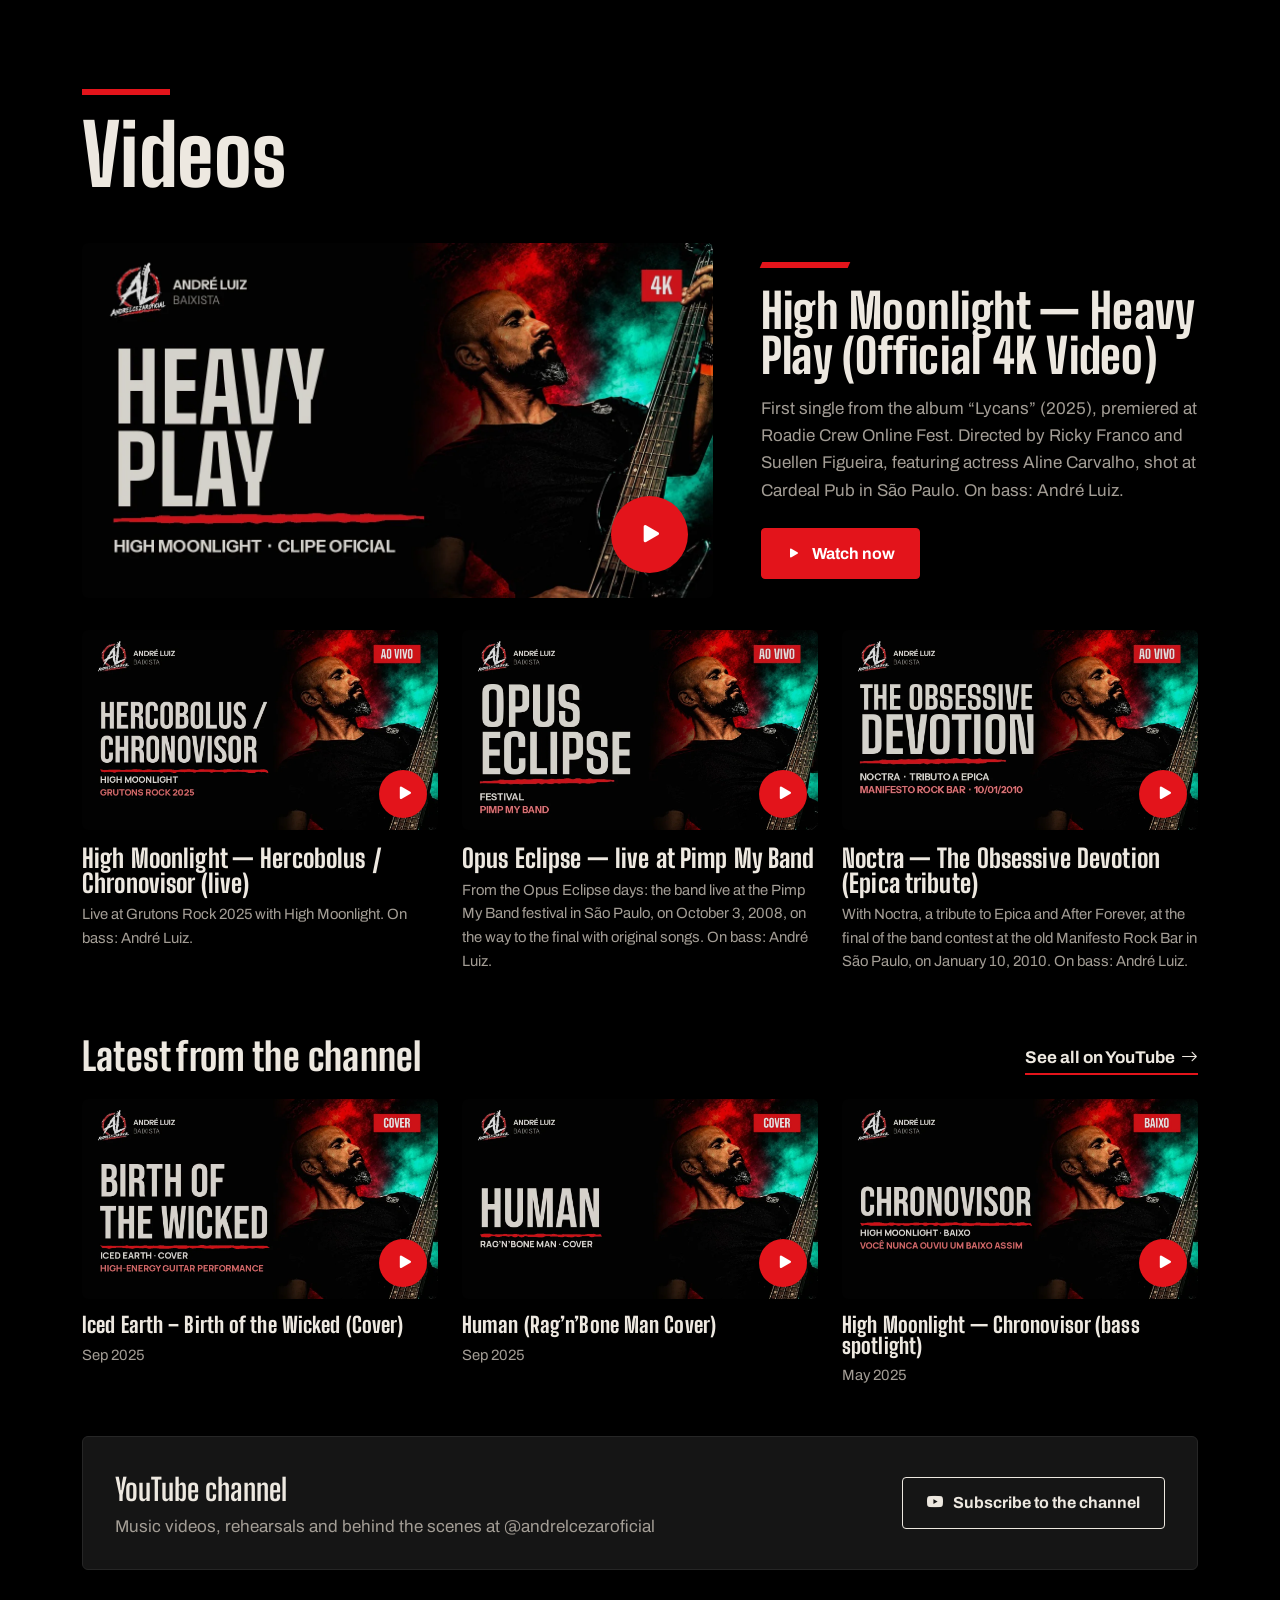
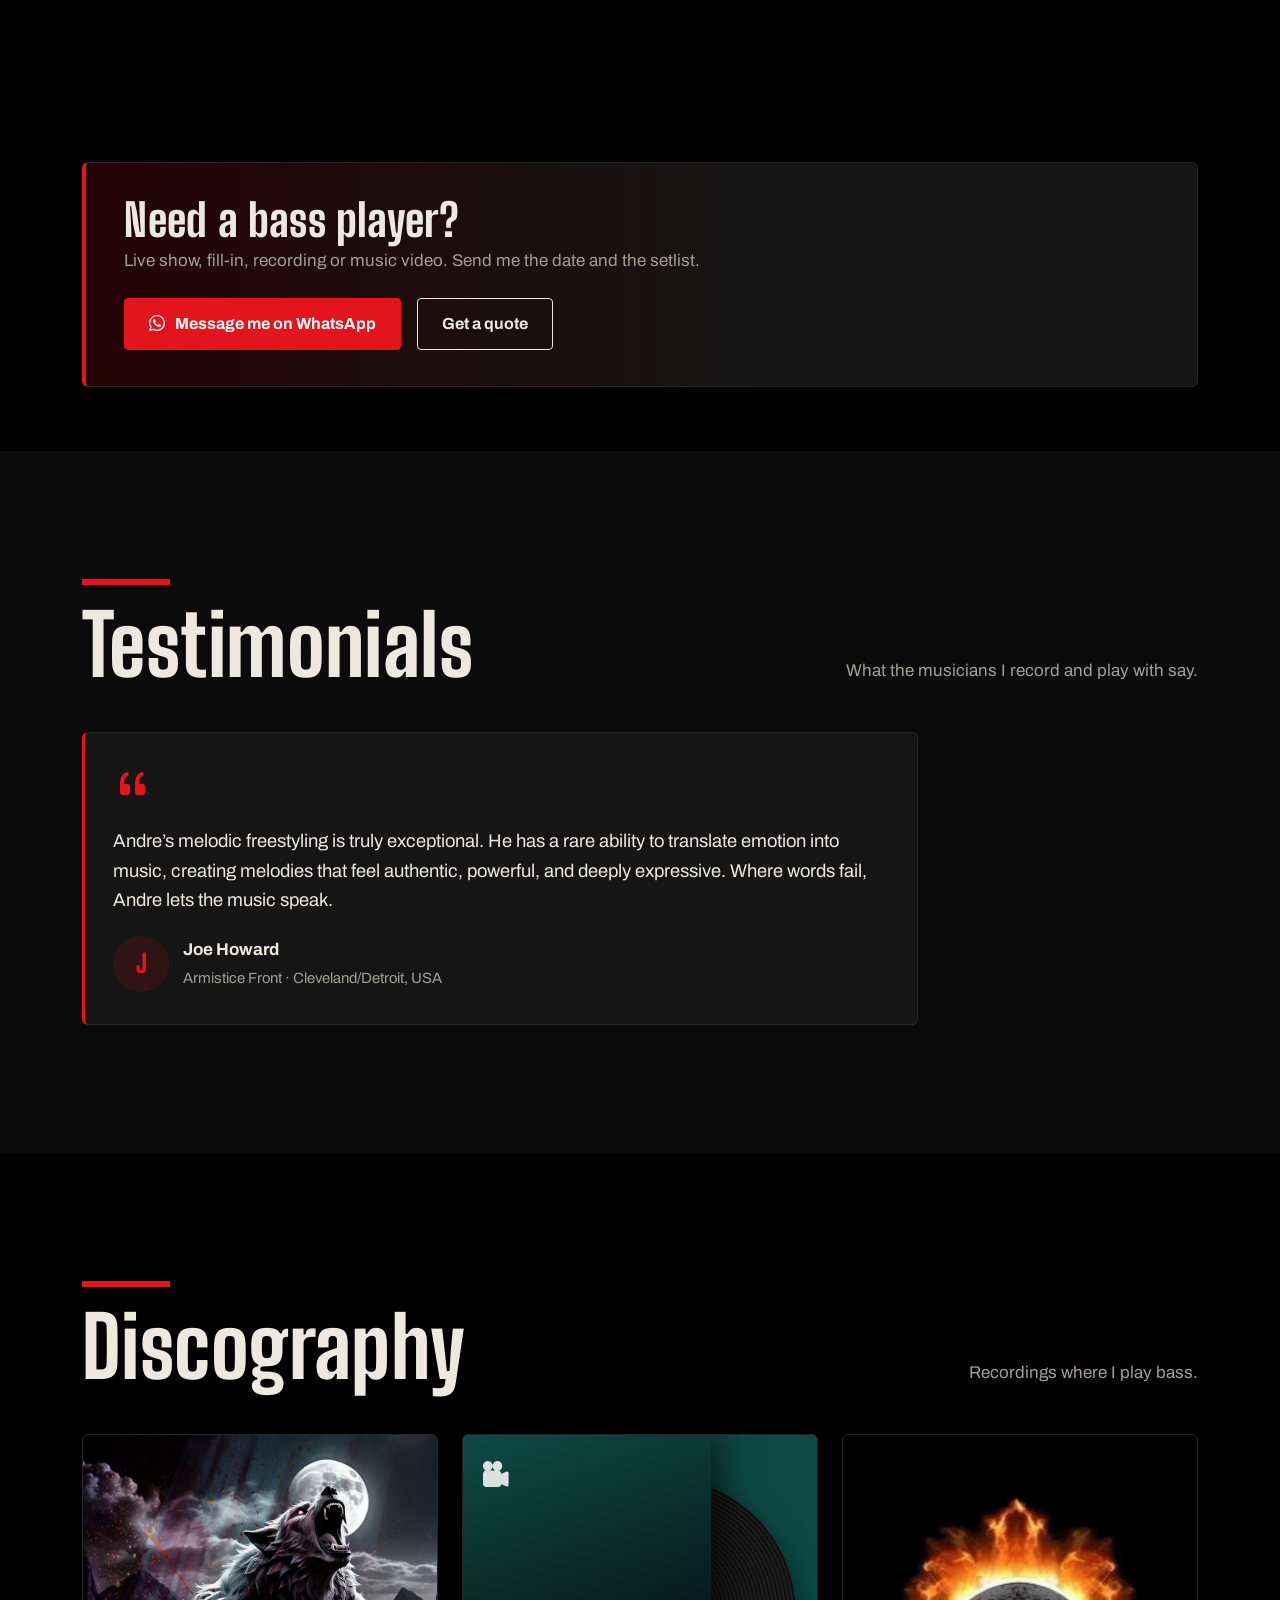
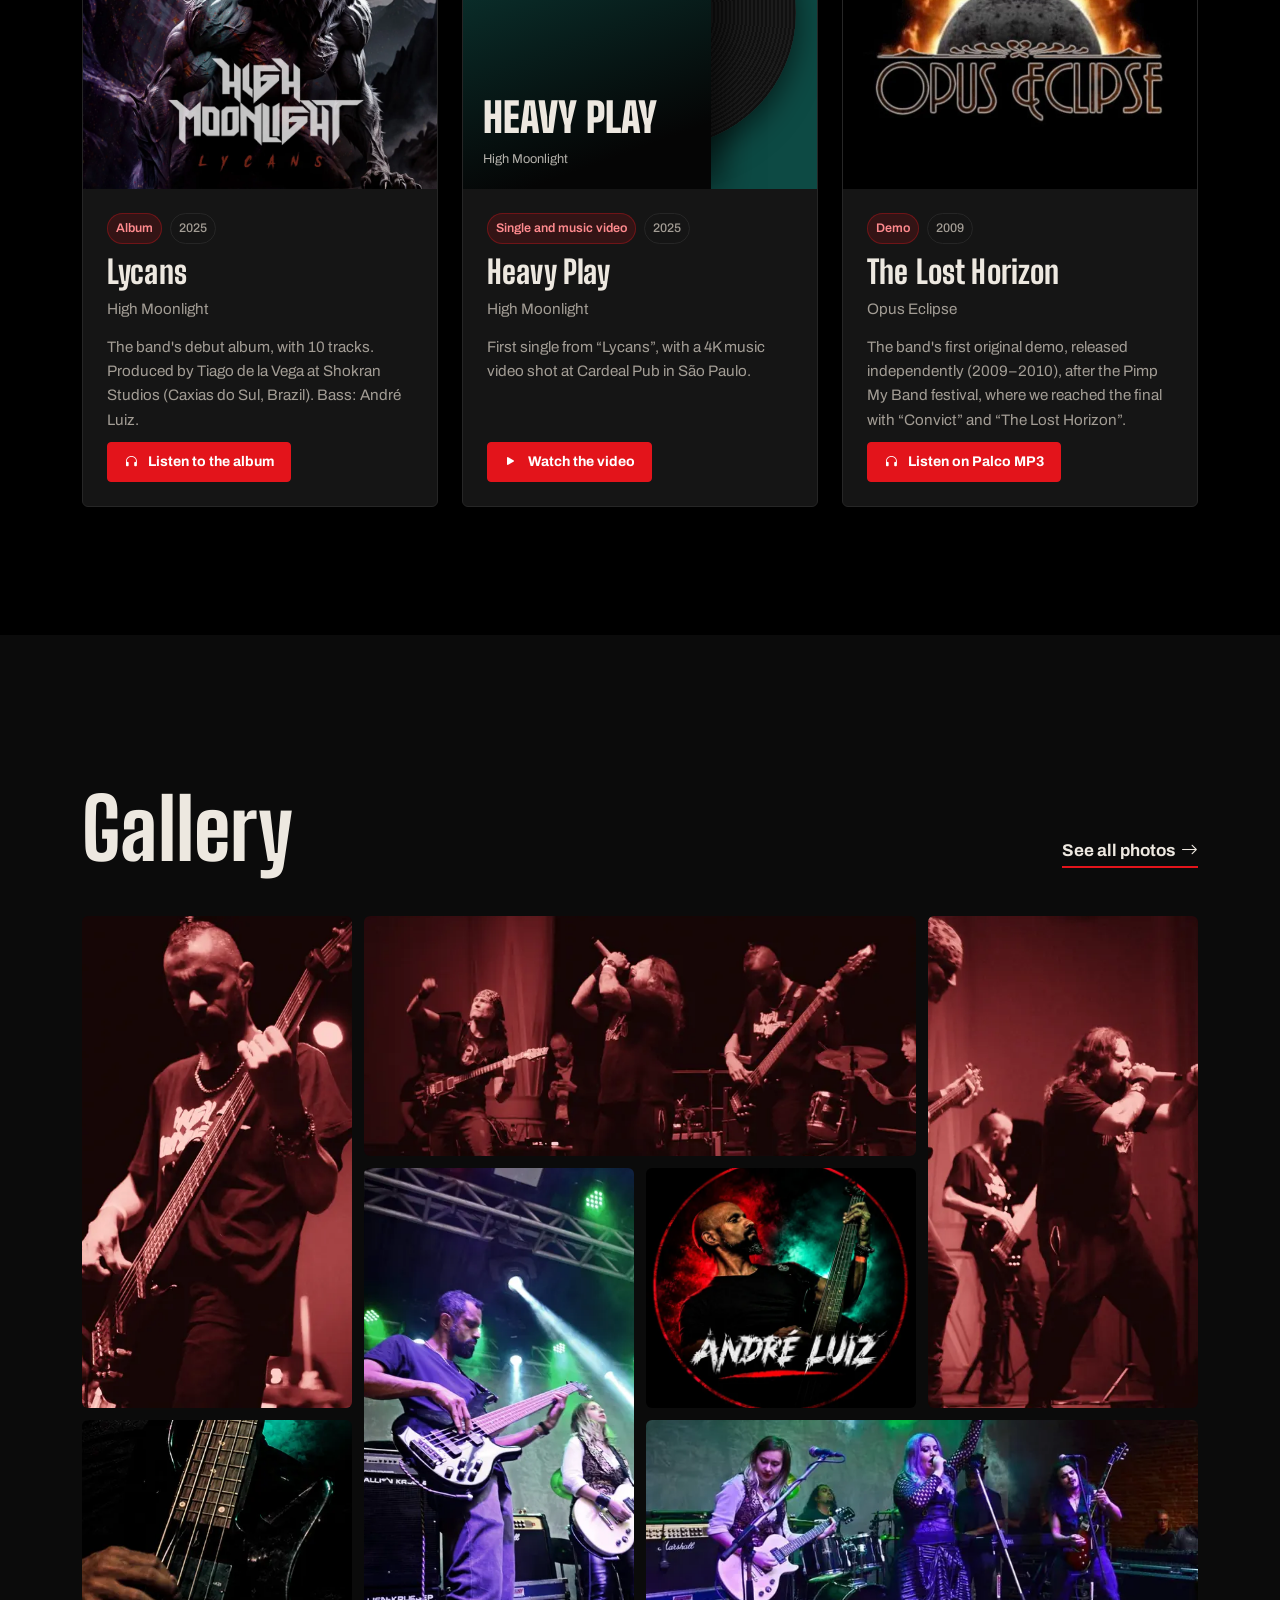
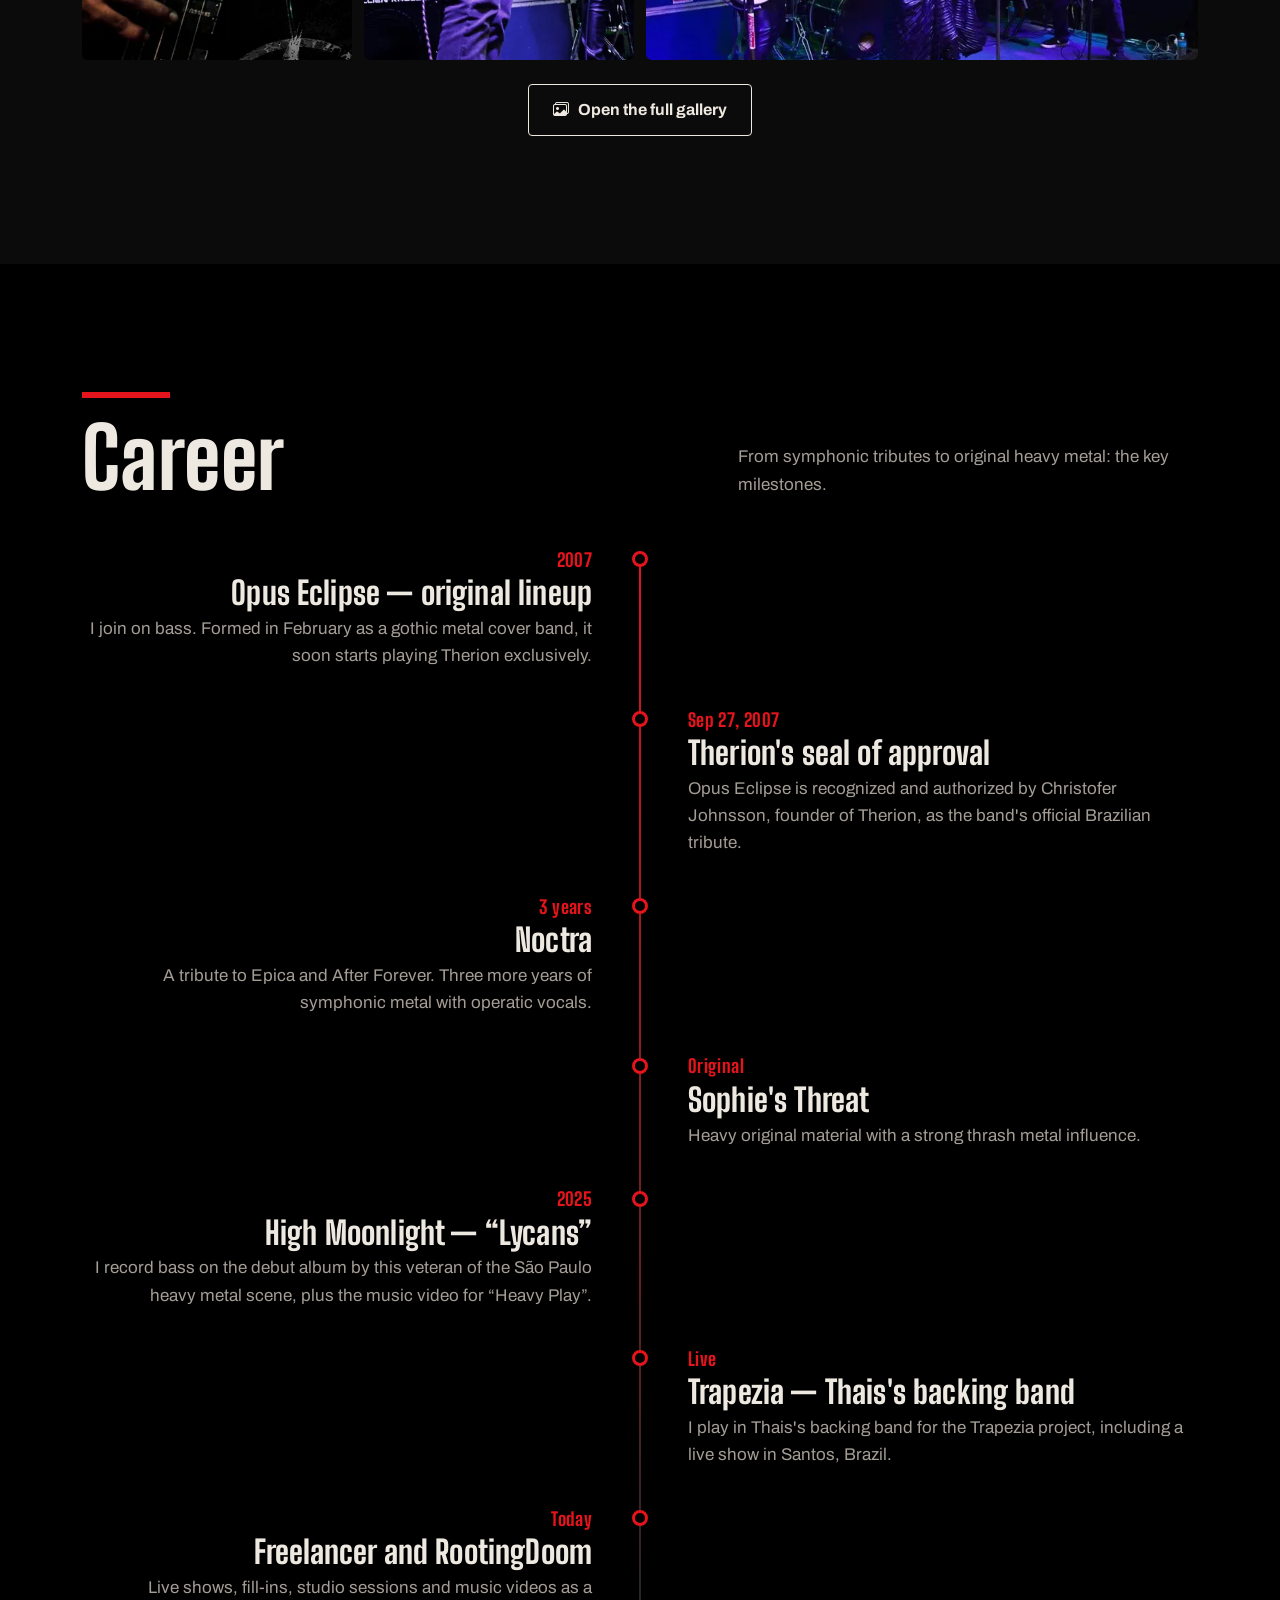
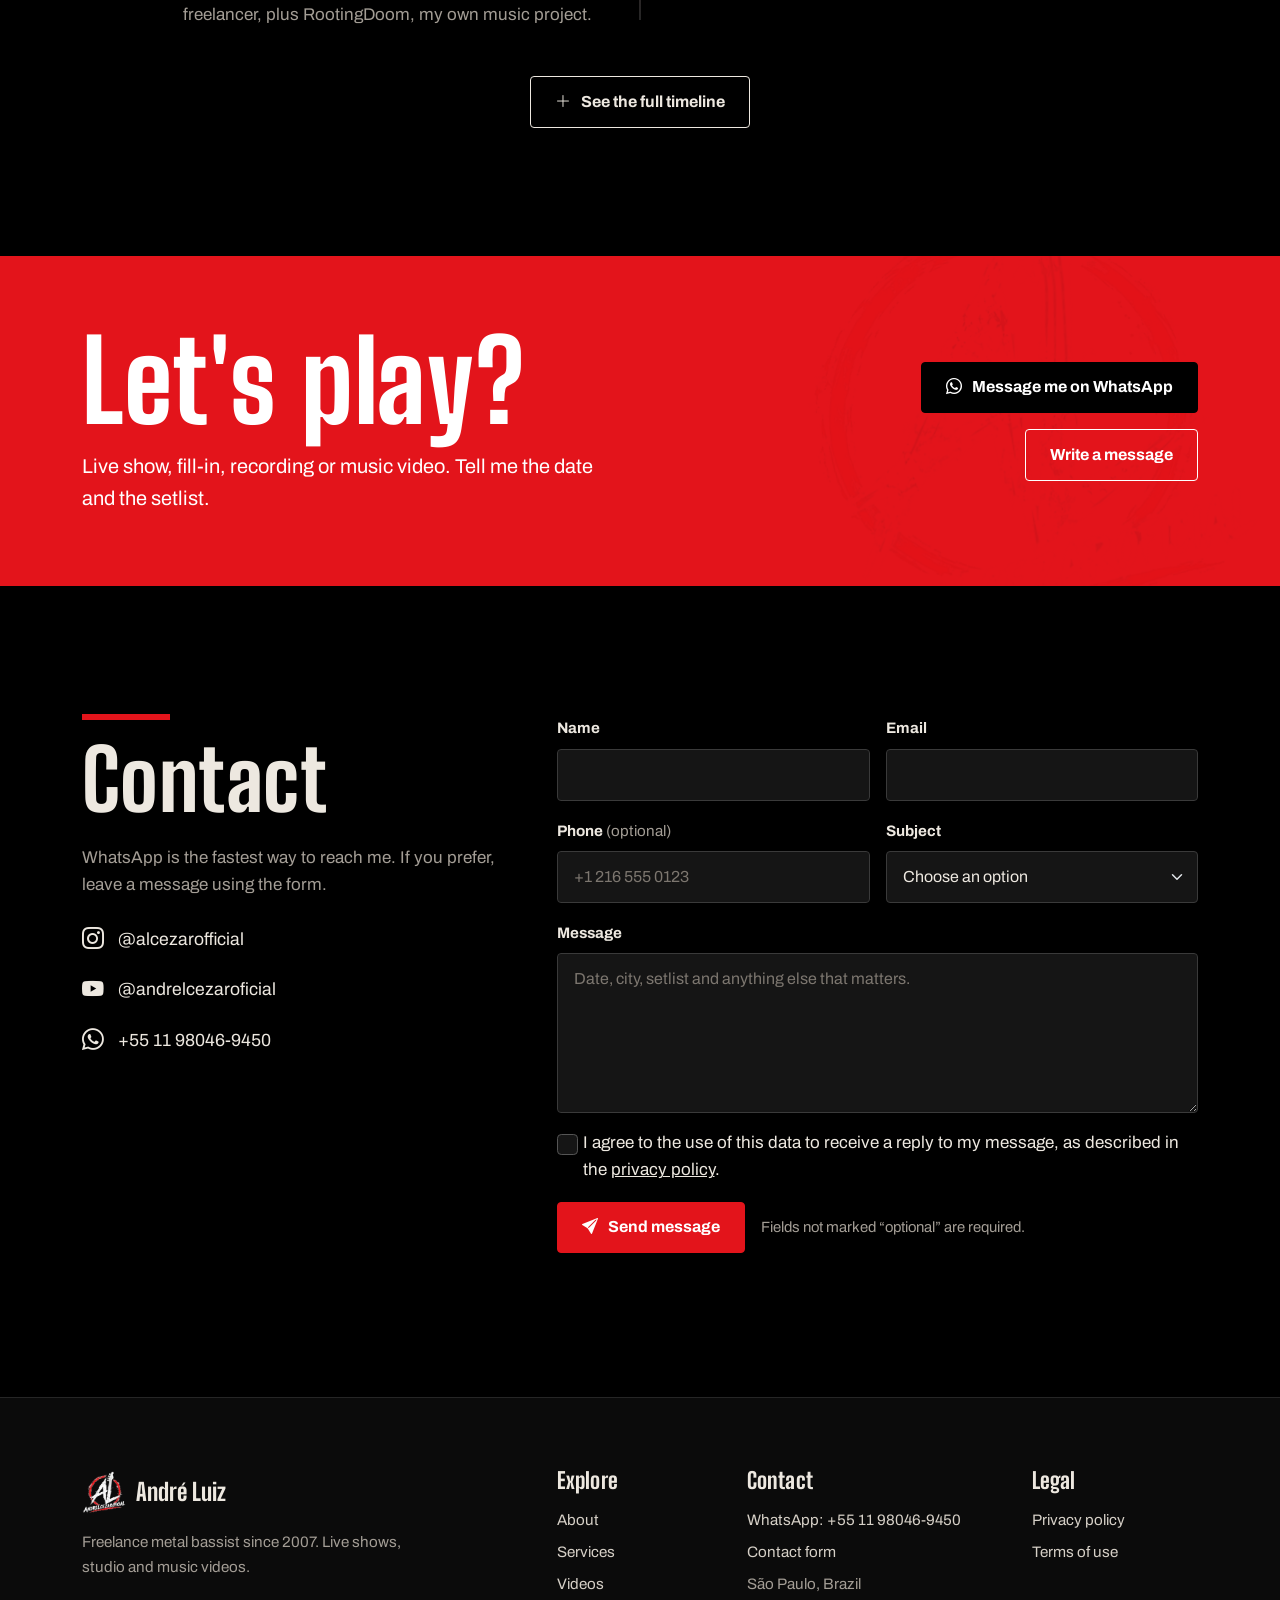
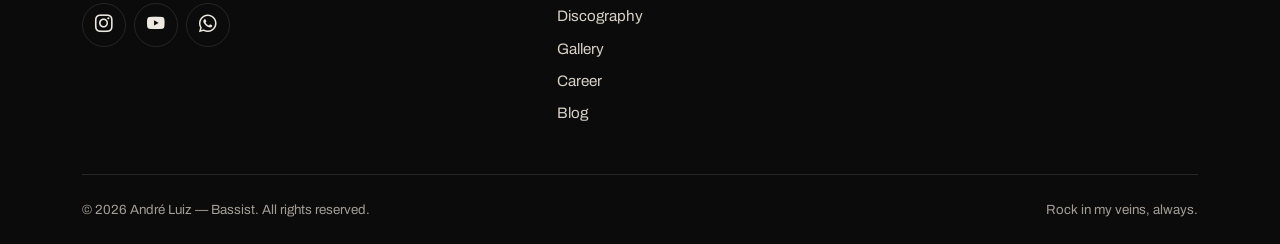
==== commit 334599a8: "Layout: revisão geral com ajustes para o celular - Vídeos e discografia viram carrosséis deslizantes" ====
--- a/index.html
+++ b/index.html
@@ -27,7 +27,7 @@
 <link rel="preconnect" href="https://fonts.googleapis.com">
 <link rel="preconnect" href="https://fonts.gstatic.com" crossorigin>
 <link rel="stylesheet" href="https://fonts.googleapis.com/css2?family=Archivo:wght@400;500;600;700&family=Big+Shoulders+Display:wght@700;800;900&display=swap">
-<link rel="stylesheet" href="assets/css/style.css?v=20261014">
+<link rel="stylesheet" href="assets/css/style.css?v=20261015">
 <script type="application/ld+json">
 {"@context":"https://schema.org","@type":"Person","name":"André Luiz Cezar","alternateName":"André Luiz","jobTitle":"Baixista","description":"Baixista freelancer de metal desde 2007.","image":"https://www.seudominio.com.br/assets/images/retrato.webp","url":"https://www.seudominio.com.br/","address":{"@type":"PostalAddress","addressLocality":"São Paulo","addressRegion":"SP","addressCountry":"BR"},"memberOf":[{"@type":"MusicGroup","name":"High Moonlight"},{"@type":"MusicGroup","name":"Opus Eclipse"}],"sameAs":["https://www.instagram.com/alcezarofficial","https://www.youtube.com/@andrelcezaroficial"],"knowsAbout":["Contrabaixo","Heavy metal","Thrash metal","Black metal","Metal sinfônico"]}
 </script>
@@ -136,13 +136,13 @@
       <div><span class="traco revelar" aria-hidden="true"></span><h2 class="titulo-secao revelar mb-0" id="videos-titulo">Vídeos</h2></div>
     </div>
     <div class="row g-4 g-lg-5 align-items-center" data-video-destaque></div>
-    <div class="row row-cols-1 row-cols-md-3 g-4 mt-2" data-videos-lista></div>
+    <div class="row row-cols-1 row-cols-md-3 g-4 mt-2 rolagem-x" data-videos-lista></div>
     <div class="mt-5" data-videos-canal hidden>
       <div class="d-flex flex-wrap justify-content-between align-items-end gap-3 mb-4">
         <h3 class="mb-0 revelar" style="font-size:clamp(1.8rem,3vw,2.4rem)">Mais recentes do canal</h3>
         <a class="link-seta revelar" href="https://www.youtube.com/@andrelcezaroficial/videos" target="_blank" rel="noopener">Ver todos no YouTube<i class="bi bi-arrow-right" aria-hidden="true"></i></a>
       </div>
-      <div class="row row-cols-1 row-cols-sm-2 row-cols-lg-3 g-4" data-videos-canal-lista></div>
+      <div class="row row-cols-1 row-cols-md-3 g-4 rolagem-x" data-videos-canal-lista></div>
     </div>
     <div class="canal d-flex flex-wrap justify-content-between align-items-center gap-3 mt-5 revelar">
       <div><strong>Canal no YouTube</strong><span class="text-secondary">Clipes, ensaios e bastidores em @andrelcezaroficial</span></div>
@@ -180,7 +180,7 @@
     <div class="d-flex flex-wrap justify-content-between align-items-end gap-4 mb-5">
       <div><span class="traco revelar" aria-hidden="true"></span><h2 class="titulo-secao revelar mb-0" id="disco-titulo">Discografia</h2></div><p class="text-secondary mb-0 revelar" style="max-width:460px">Gravações em que assino o baixo.</p>
     </div>
-    <div class="row row-cols-1 row-cols-md-2 row-cols-lg-3 g-4" data-lancamentos></div>
+    <div class="row row-cols-1 row-cols-md-2 row-cols-lg-3 g-4 rolagem-x" data-lancamentos></div>
   </div>
 </section>
 
@@ -264,9 +264,11 @@
         <h2>Navegue</h2>
         <ul class="list-unstyled d-grid gap-2 mb-0">
           <li><a href="index.html#sobre">Sobre</a></li>
-          <li><a href="index.html#carreira">Carreira</a></li>
+          <li><a href="index.html#servicos">Serviços</a></li>
+          <li><a href="index.html#videos">Vídeos</a></li>
           <li><a href="index.html#discografia">Discografia</a></li>
           <li><a href="pages/galeria.html">Galeria</a></li>
+          <li><a href="index.html#carreira">Carreira</a></li>
           <li><a href="pages/blog.html">Blog</a></li>
         </ul>
       </div>
@@ -312,9 +314,9 @@
   </div>
 </div>
 <script src="assets/vendor/bootstrap/bootstrap.bundle.min.js" defer></script>
-<script src="assets/js/i18n.js?v=20261014" defer></script>
-<script src="assets/js/data.js?v=20261014" defer></script>
+<script src="assets/js/i18n.js?v=20261015" defer></script>
+<script src="assets/js/data.js?v=20261015" defer></script>
 <script src="assets/js/videos-canal.js?v=72ff1e6d" defer></script>
-<script src="assets/js/script.js?v=20261014" defer></script>
+<script src="assets/js/script.js?v=20261015" defer></script>
 </body>
 </html>
--- a/assets/css/style.css
+++ b/assets/css/style.css
@@ -73,6 +73,7 @@
 .link-seta { font-weight: 700; text-decoration: none; border-bottom: 2px solid var(--al-vermelho); padding-bottom: 2px; display: inline-flex; align-items: center; gap: .4rem; }
 .link-seta .bi { transition: transform .25s var(--al-ease); }
 .link-seta:hover .bi { transform: translateX(4px); }
+@media (pointer: coarse) { .link-seta { min-height: 44px; } }
 
 /* ---------- Navbar ---------- */
 .navbar-al { height: var(--al-header-h); transition: background .4s, border-color .4s, height .4s; border-bottom: 1px solid transparent; }
@@ -199,8 +200,8 @@
 .badge-al { background: rgba(227,20,27,.15); color: #ff8a8e; border: 1px solid rgba(227,20,27,.35); font-weight: 600; font-size: .78rem; padding: .35em .65em; border-radius: 999px; }
 .badge-ano { background: transparent; color: var(--al-cinza); border: 1px solid var(--al-linha); font-weight: 500; font-size: .78rem; padding: .35em .65em; border-radius: 999px; }
 .lancamento h3 { font-size: 2rem; margin: .2rem 0 0; }
-.lancamento p { color: var(--al-cinza); font-size: .95rem; flex: 1; margin: 0; }
-.lancamento .btn { align-self: flex-start; }
+.lancamento p { color: var(--al-cinza); font-size: .95rem; margin: 0; }
+.lancamento .btn { align-self: flex-start; margin-top: auto; }
 
 /* ---------- Estilos (faixa) ---------- */
 .generos { padding-block: clamp(1.75rem, 4vw, 2.75rem); overflow: hidden; border-block: 1px solid var(--al-linha); }
@@ -333,7 +334,11 @@
 .footer ul a:hover { color: var(--al-vermelho); }
 .redes a { width: 44px; height: 44px; border-radius: 50%; border: 1px solid var(--al-linha); display: grid; place-items: center; font-size: 1.1rem; text-decoration: none; transition: background .2s, border-color .2s; }
 .redes a:hover { background: var(--al-vermelho); border-color: var(--al-vermelho); color: #fff; }
-.topo { position: fixed; right: 1.25rem; bottom: 1.25rem; z-index: 1020; width: 52px; height: 52px; border-radius: 50%; border: 0; background: var(--al-vermelho); color: #fff; display: grid; place-items: center; font-size: 1.25rem; opacity: 0; visibility: hidden; transform: translateY(12px); transition: opacity .4s, transform .4s var(--al-ease), visibility .4s; }
+.topo { position: fixed; right: 1.25rem; bottom: 1.25rem; z-index: 1020; width: 48px; height: 48px; border-radius: 50%; border: 1px solid rgba(227,20,27,.7); background: rgba(12,12,12,.82); color: #fff; display: grid; place-items: center; font-size: 1.15rem; backdrop-filter: blur(6px); opacity: 0; visibility: hidden; transform: translateY(12px); transition: opacity .4s, transform .4s var(--al-ease), visibility .4s, background .2s; }
+.topo:hover, .topo:focus-visible { background: var(--al-vermelho); }
+/* some quando o rodapé aparece, para não cobrir links */
+.topo.visivel.no-fim { opacity: 0; visibility: hidden; }
+@media (max-width: 767.98px) { .topo { right: .75rem; bottom: .75rem; width: 44px; height: 44px; } }
 .topo.visivel { opacity: 1; visibility: visible; transform: none; }
 
 /* ---------- Páginas internas ---------- */
@@ -353,3 +358,11 @@
   .entra, .revelar { opacity: 1; transform: none; }
   .hero__fundo, .generos__linha { transform: none !important; }
 }
+
+/* ---------- Listas em carrossel no celular (vídeos e discografia) ---------- */
+@media (max-width: 767.98px) {
+  .rolagem-x { flex-wrap: nowrap; overflow-x: auto; overscroll-behavior-x: contain; scroll-snap-type: x mandatory; scroll-padding-inline: calc(var(--bs-gutter-x) * .5); scrollbar-width: none; padding-bottom: .25rem; }
+  .rolagem-x::-webkit-scrollbar { display: none; }
+  .rolagem-x > .col { flex: 0 0 84%; max-width: 84%; scroll-snap-align: start; }
+  .rolagem-x .revelar { opacity: 1; transform: none; }
+}
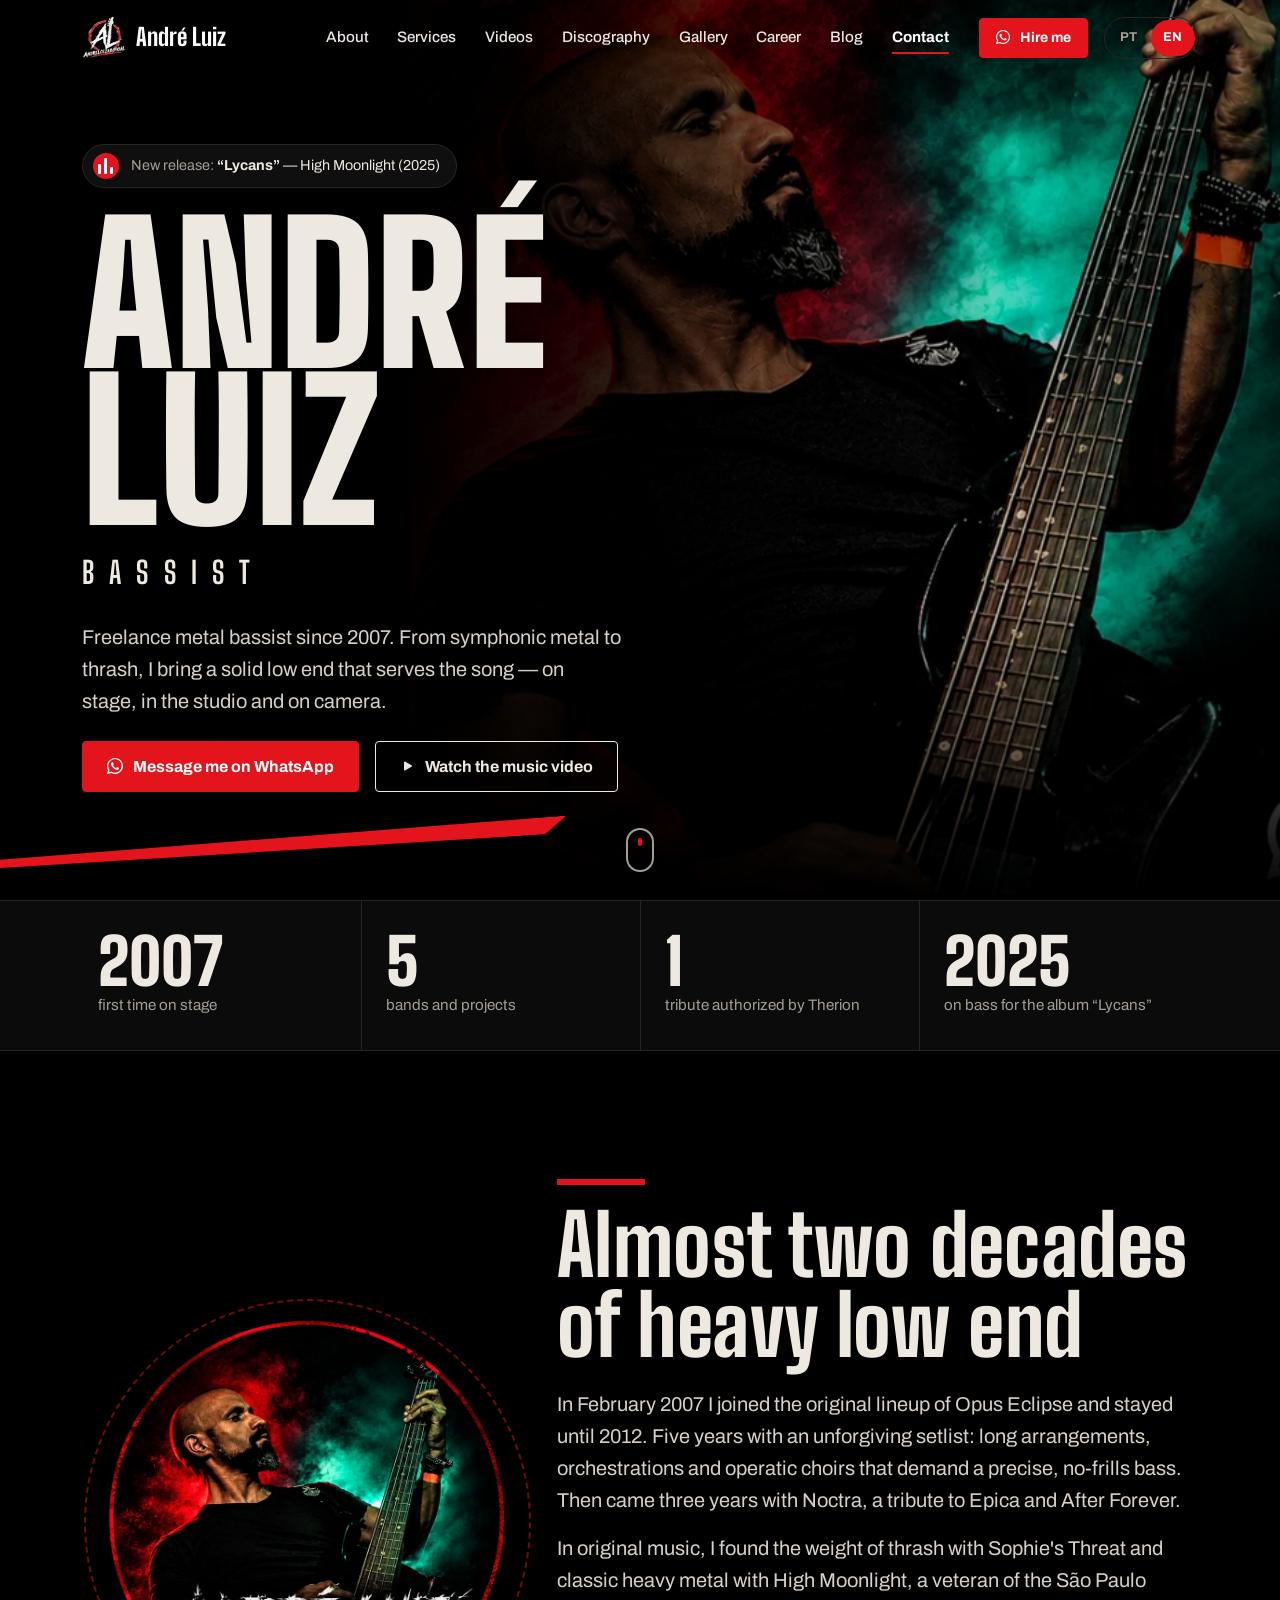
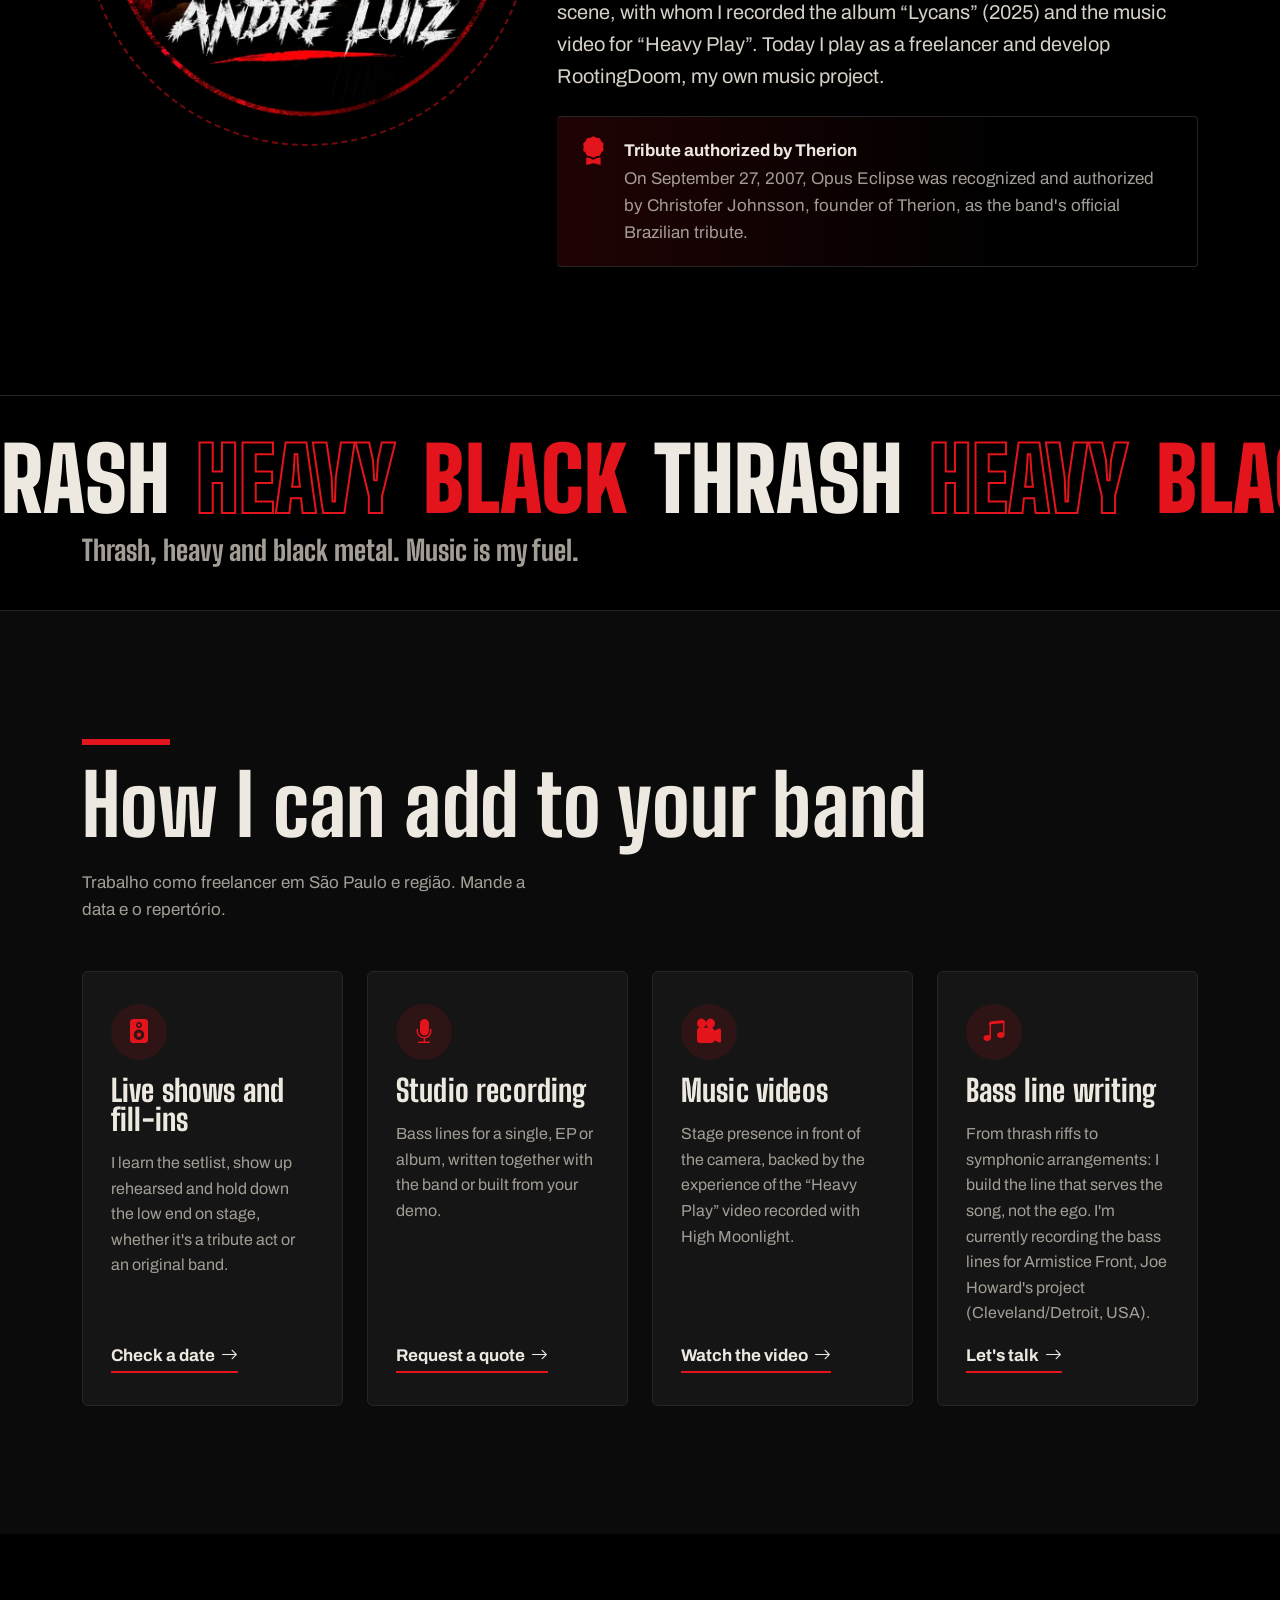
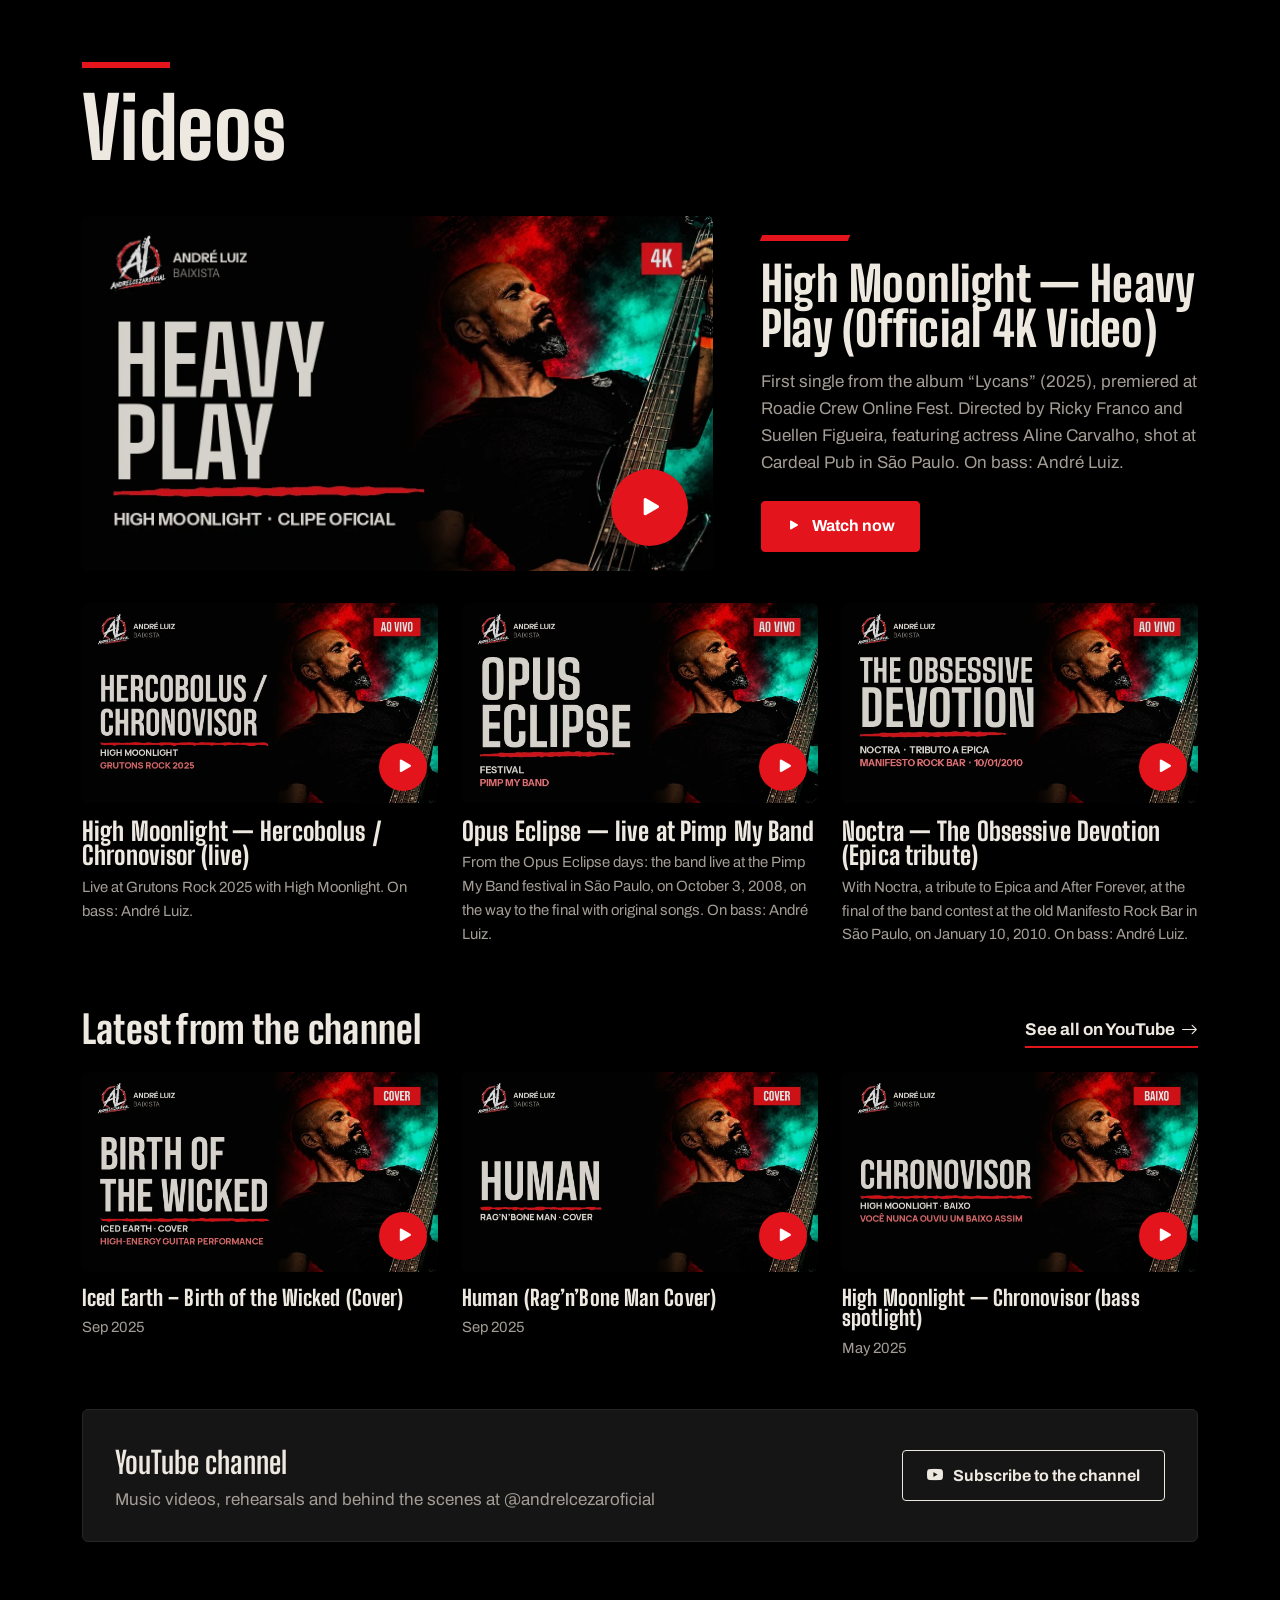
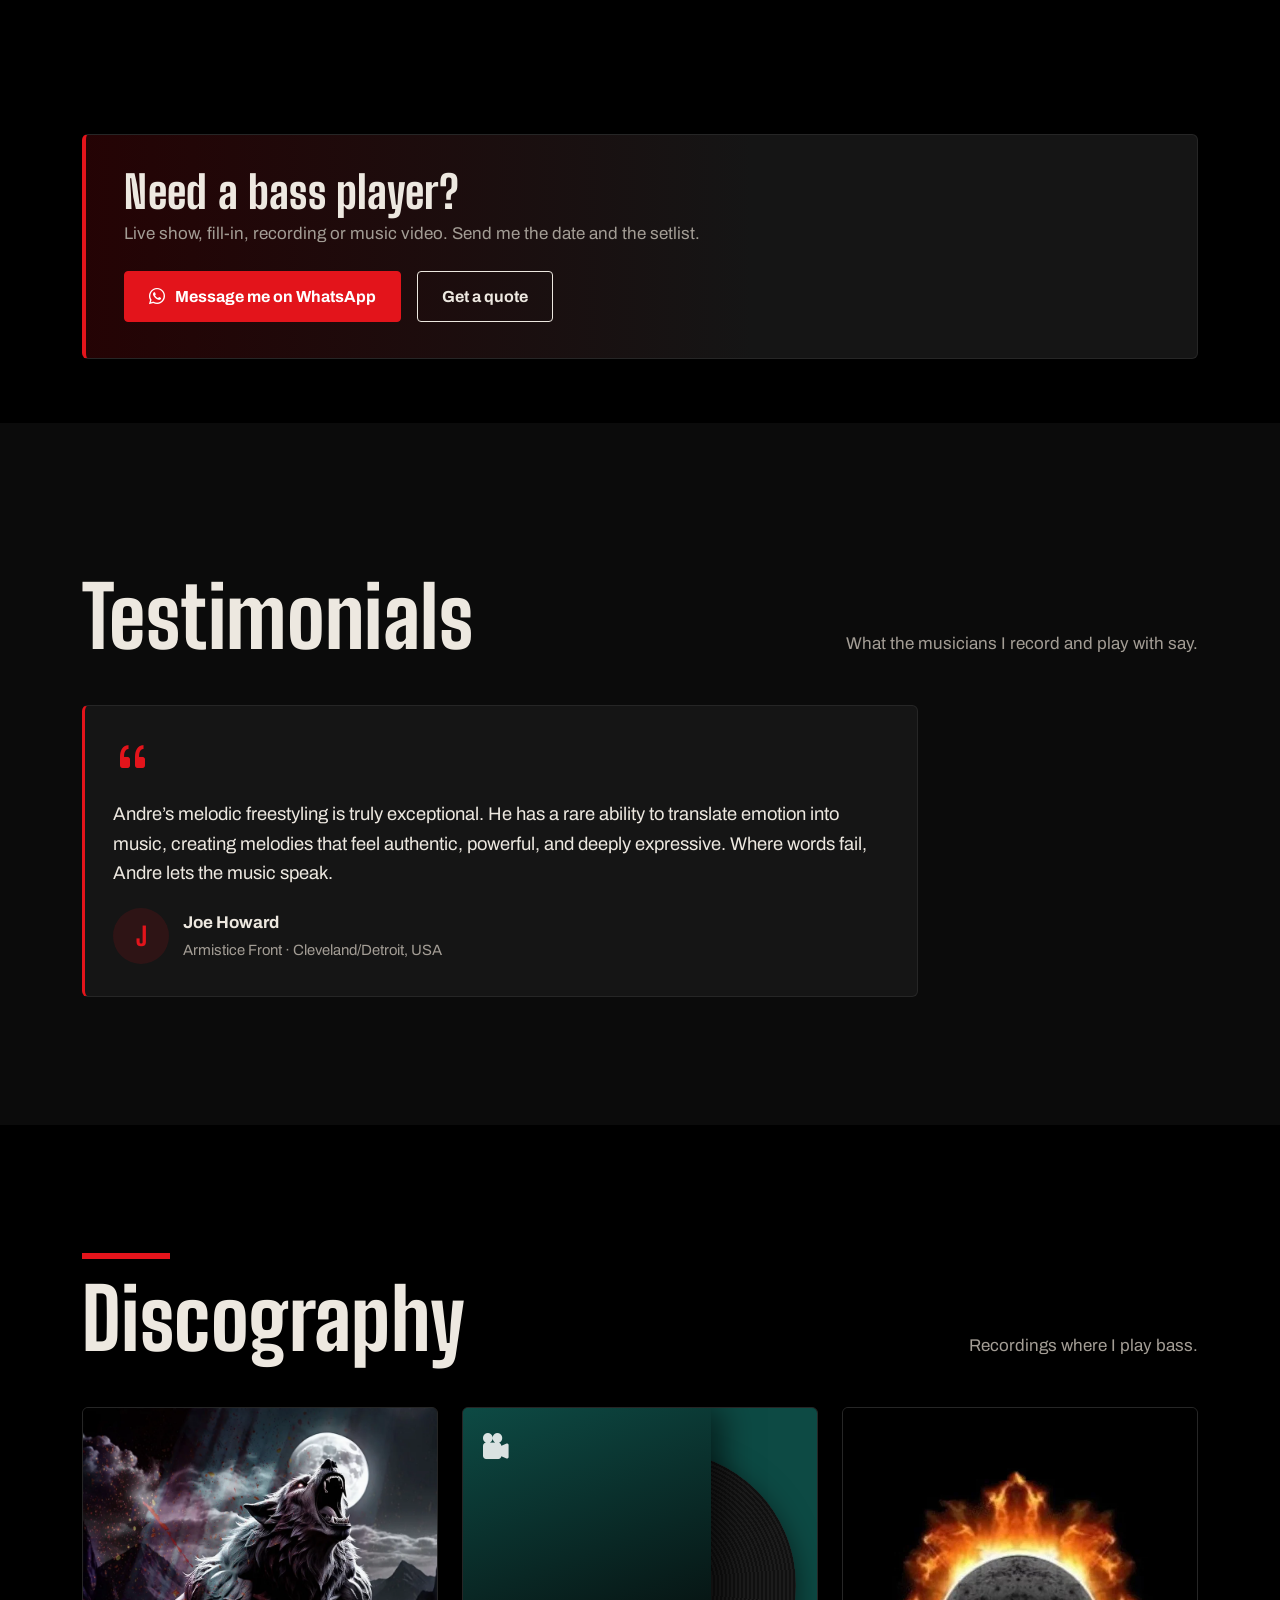
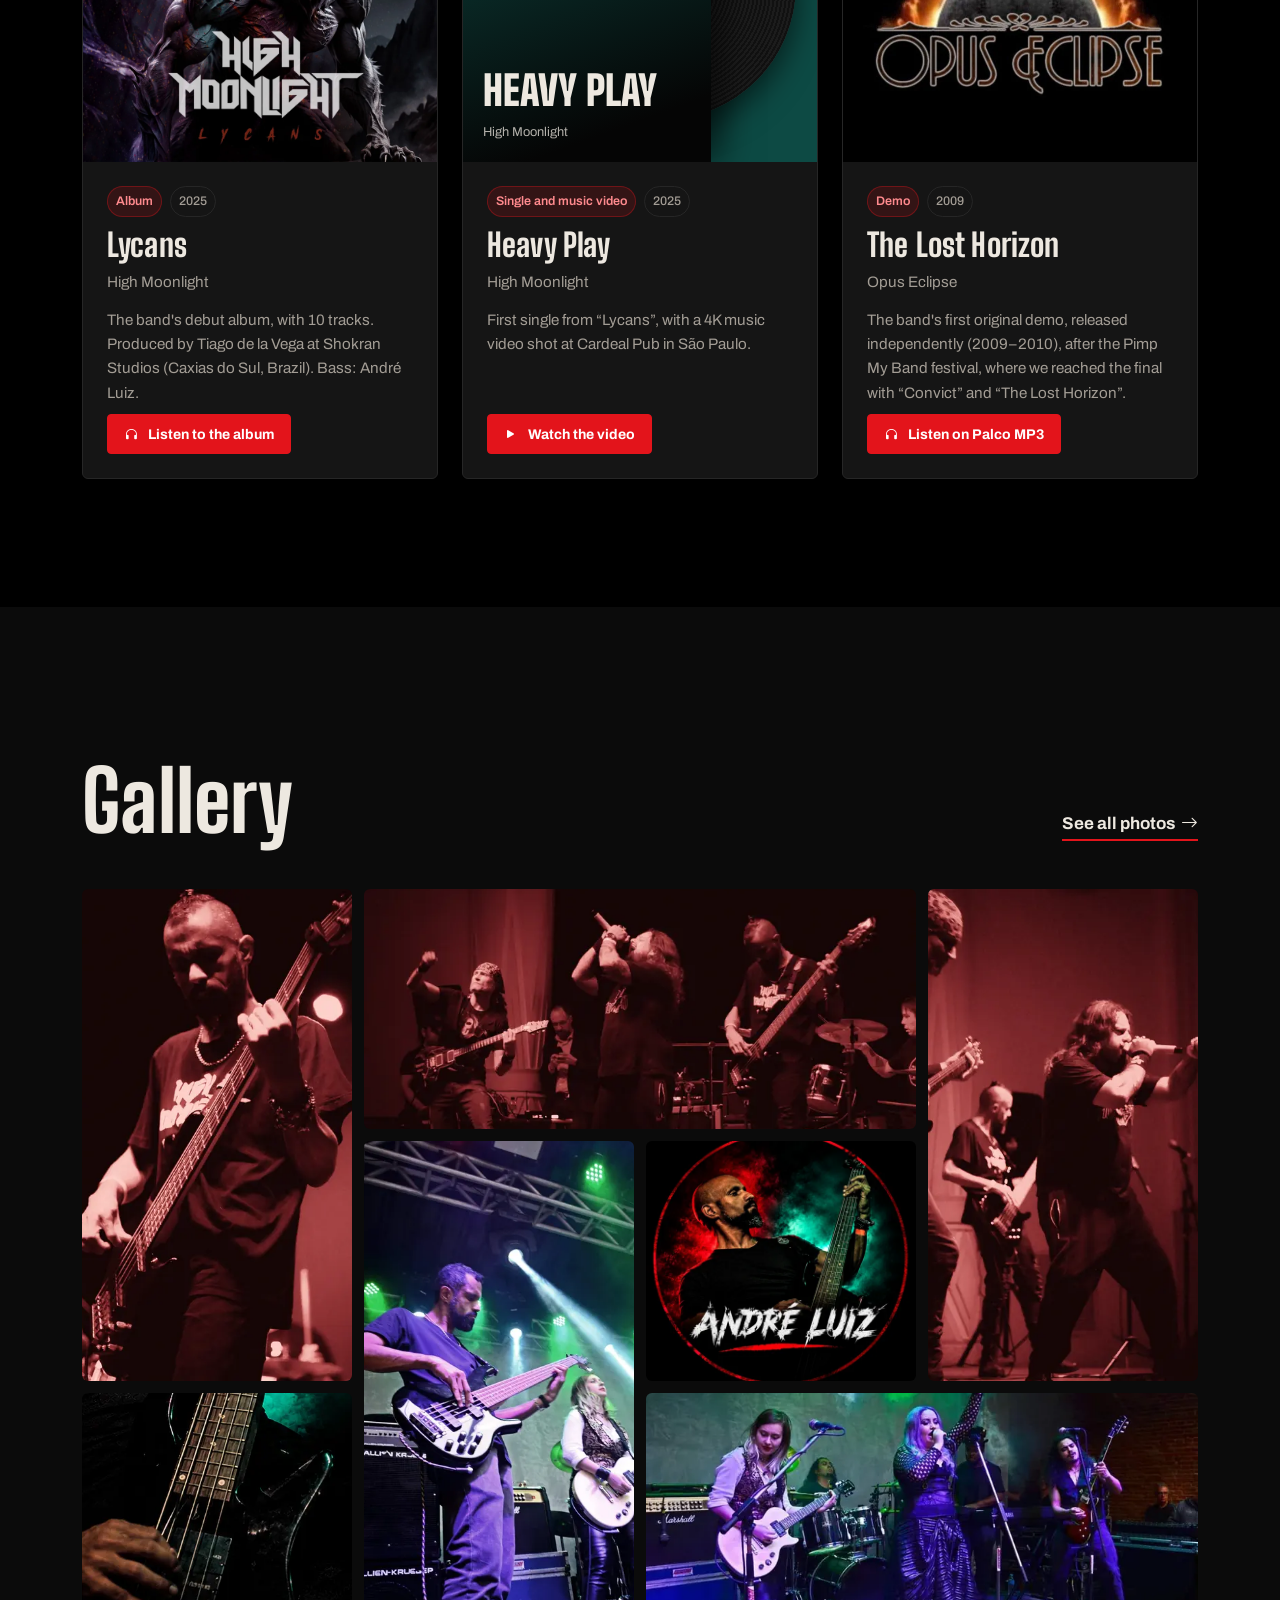
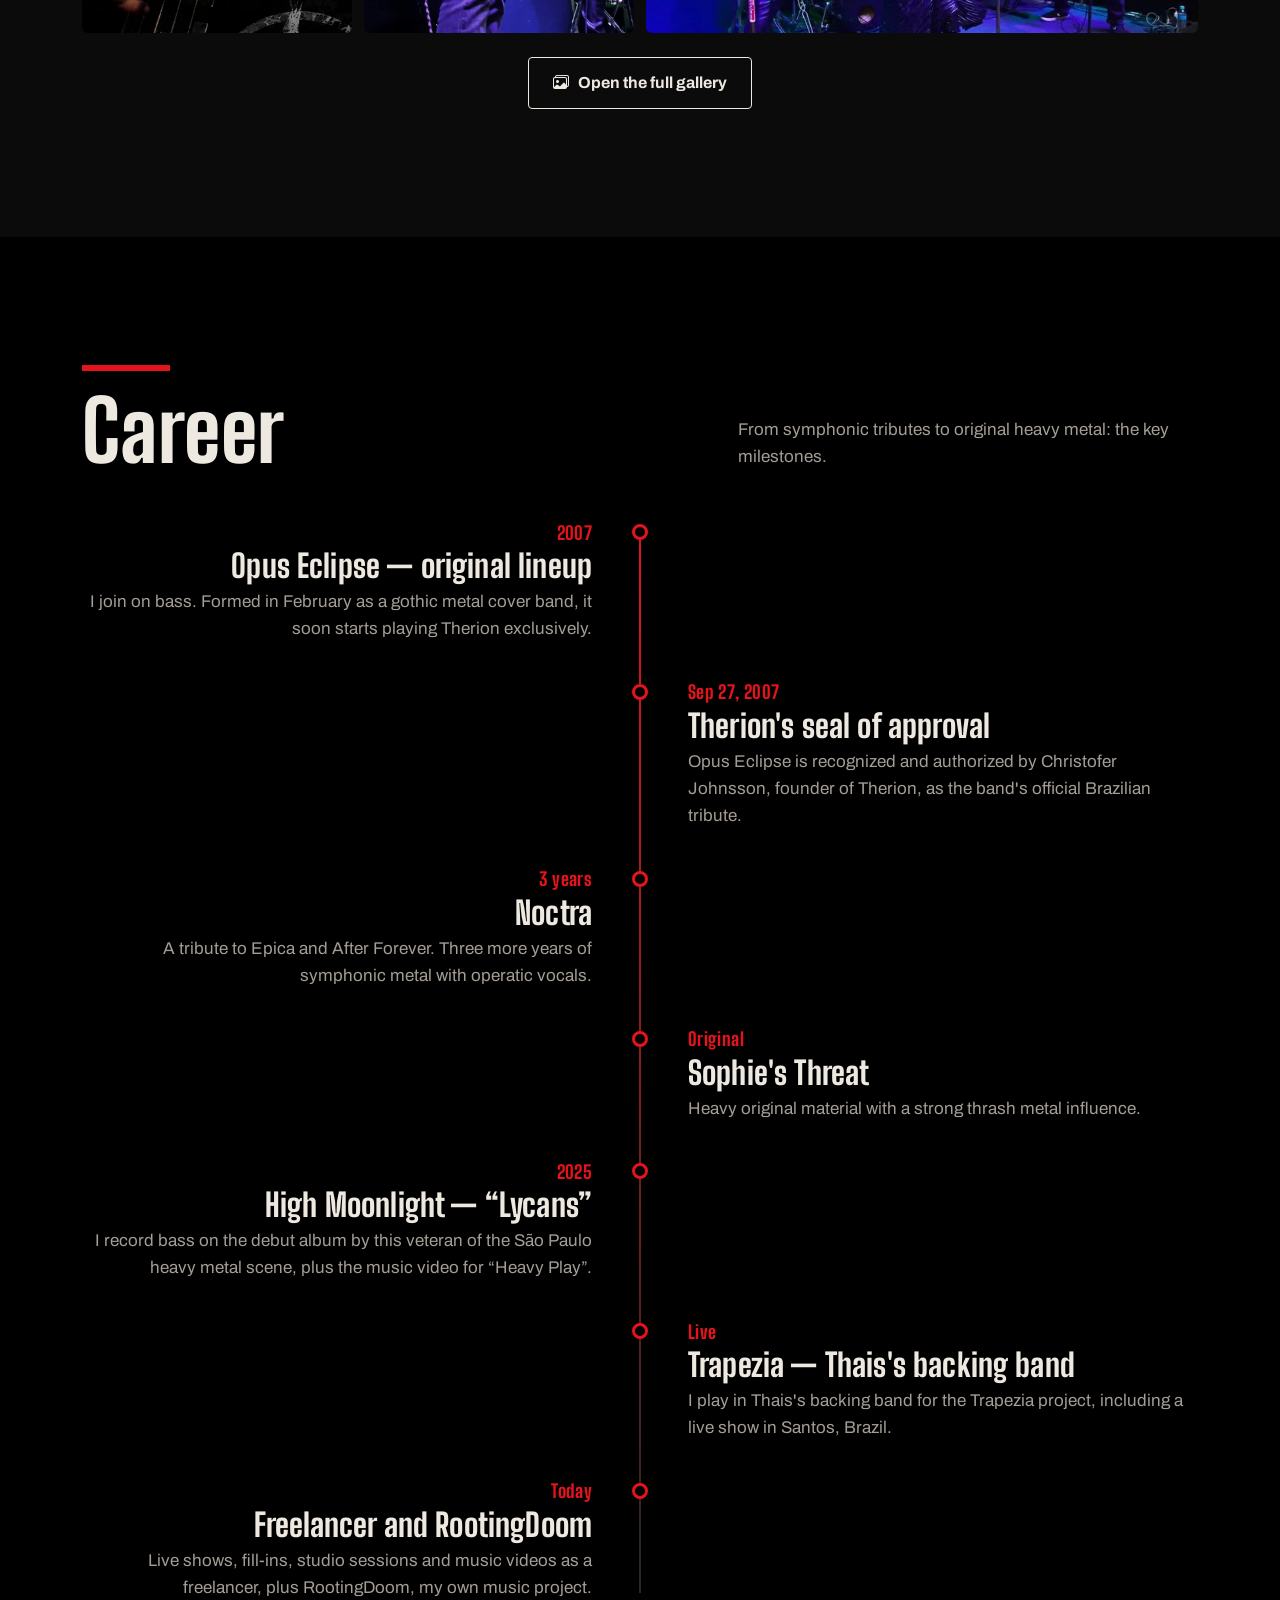
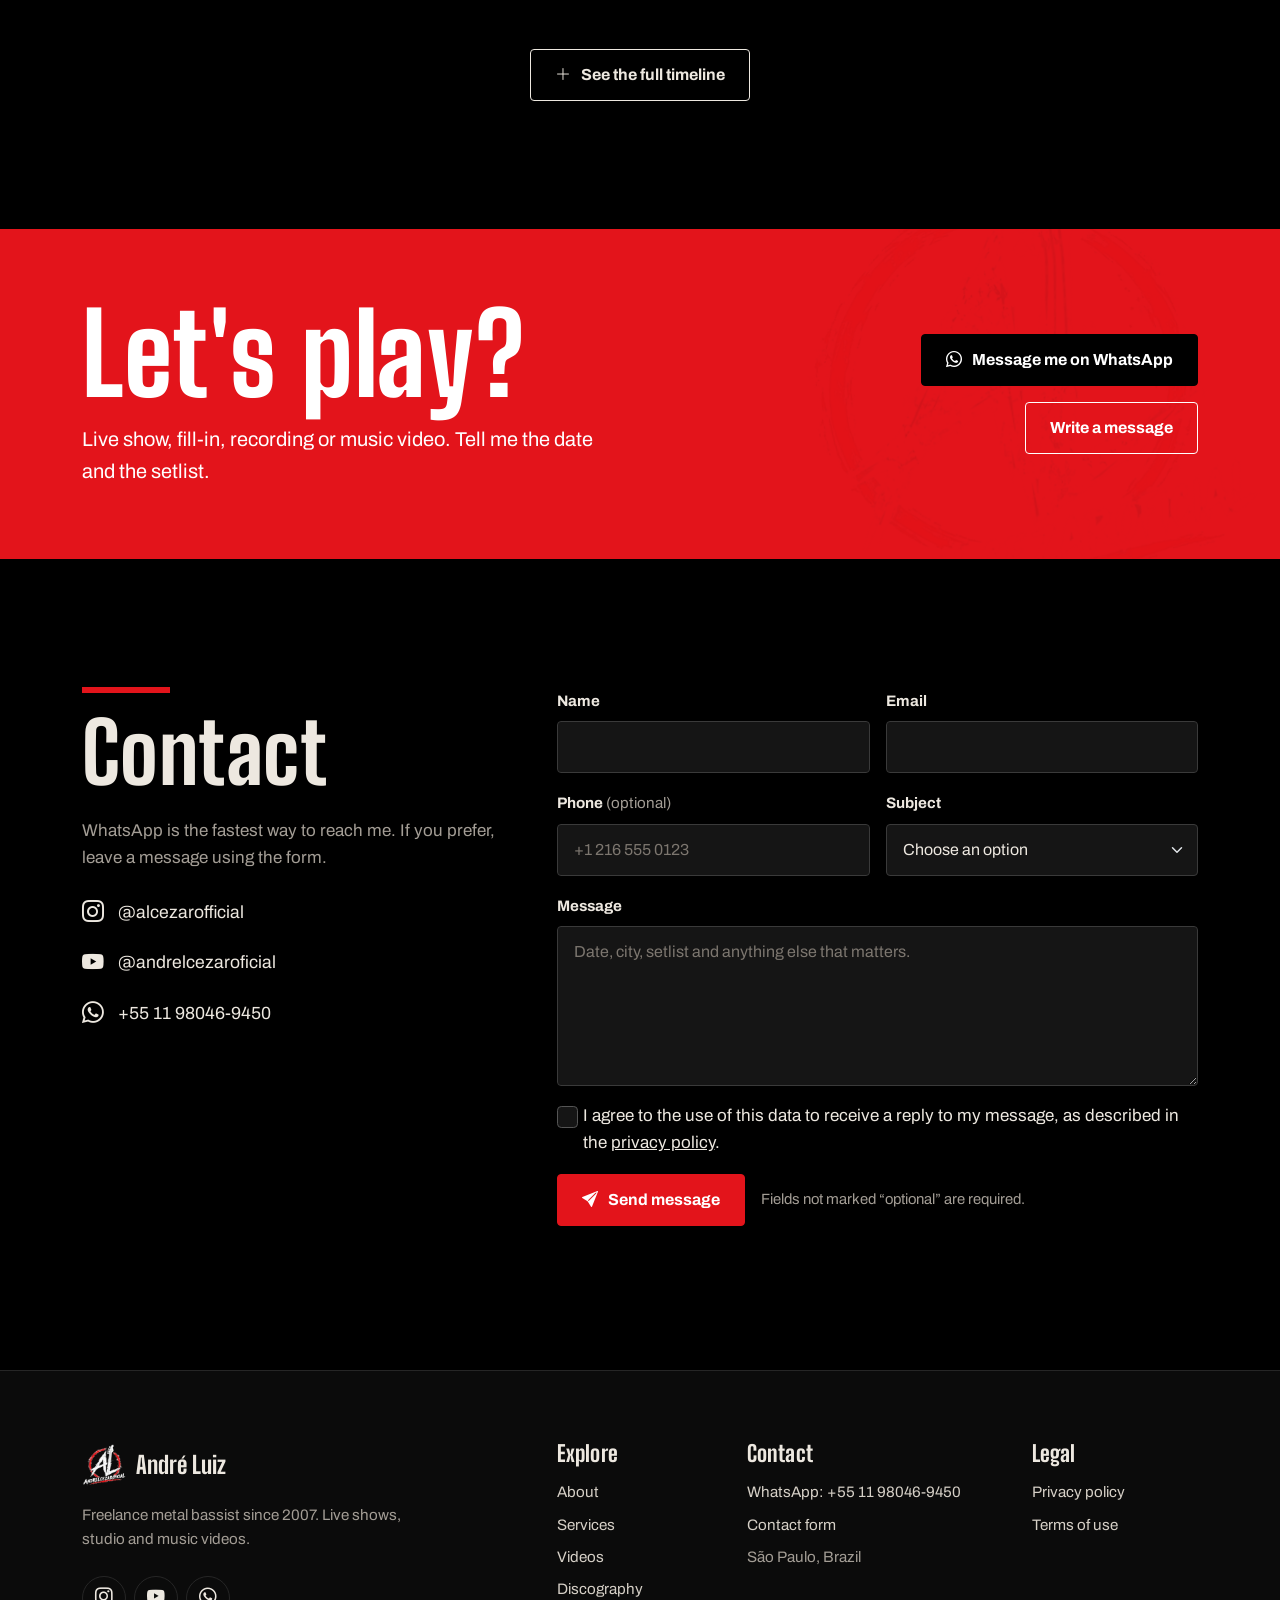
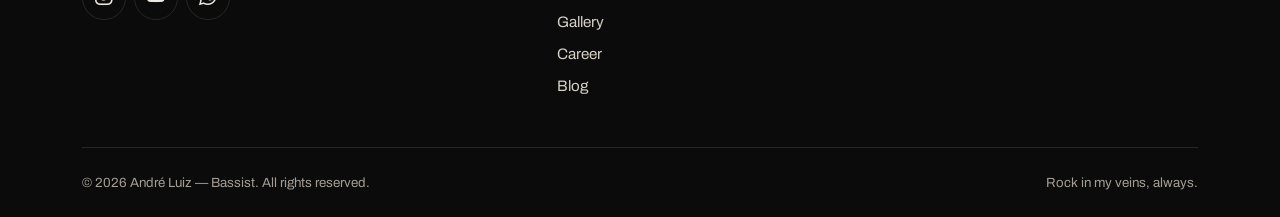
==== commit 3b346f60: "Update index.html" ====
--- a/index.html
+++ b/index.html
@@ -124,7 +124,7 @@
 <section class="section-pad bg-grafite" id="servicos" aria-labelledby="servicos-titulo">
   <div class="container">
     <div class="d-flex flex-wrap justify-content-between align-items-end gap-4 mb-5">
-      <div><span class="traco revelar" aria-hidden="true"></span><h2 class="titulo-secao revelar mb-0" id="servicos-titulo">Como posso somar à sua banda</h2></div><p class="text-secondary mb-0 revelar" style="max-width:460px">Trabalho como freelancer em São Paulo e região. Mande a data e o repertório que eu digo se consigo.</p>
+      <div><span class="traco revelar" aria-hidden="true"></span><h2 class="titulo-secao revelar mb-0" id="servicos-titulo">Como posso somar à sua banda</h2></div><p class="text-secondary mb-0 revelar" style="max-width:460px">Trabalho como freelancer em São Paulo e região. Mande a data e o repertório.</p>
     </div>
     <div class="row row-cols-1 row-cols-sm-2 row-cols-xl-4 g-4" data-servicos></div>
   </div>
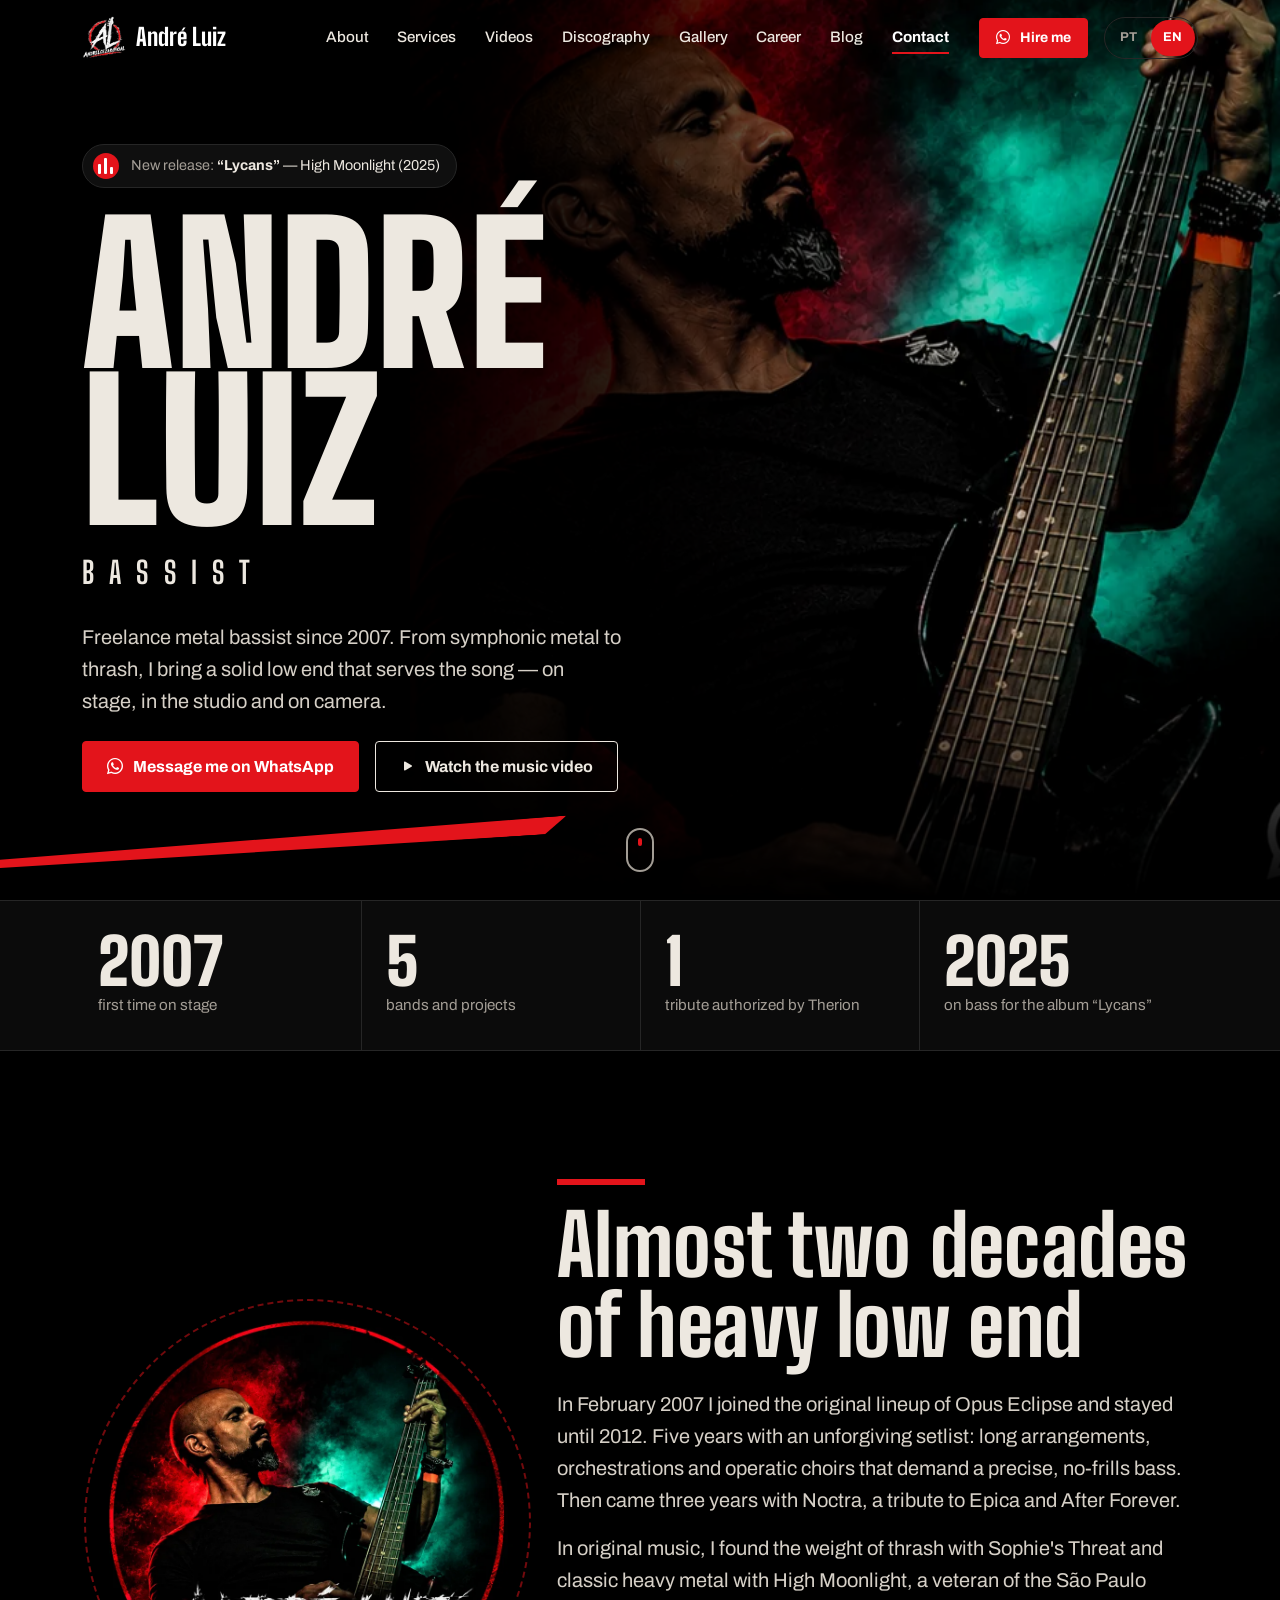
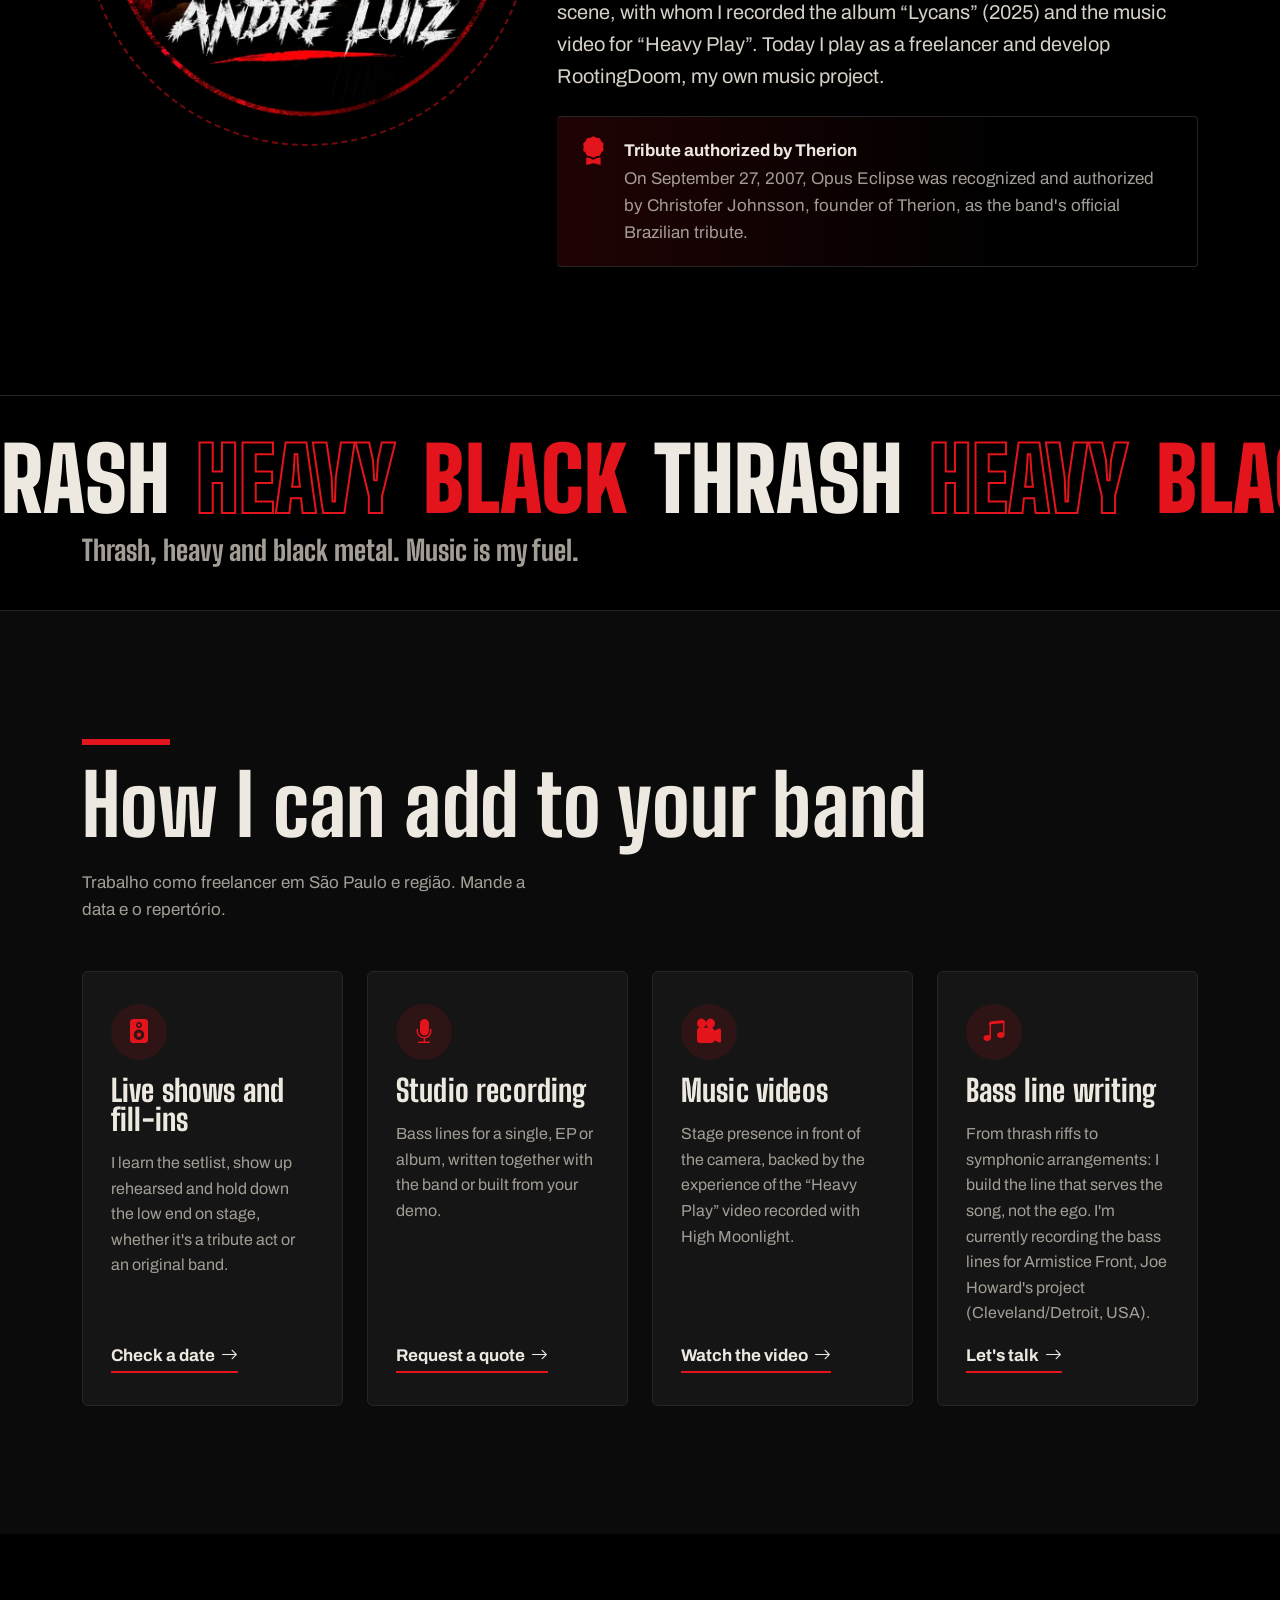
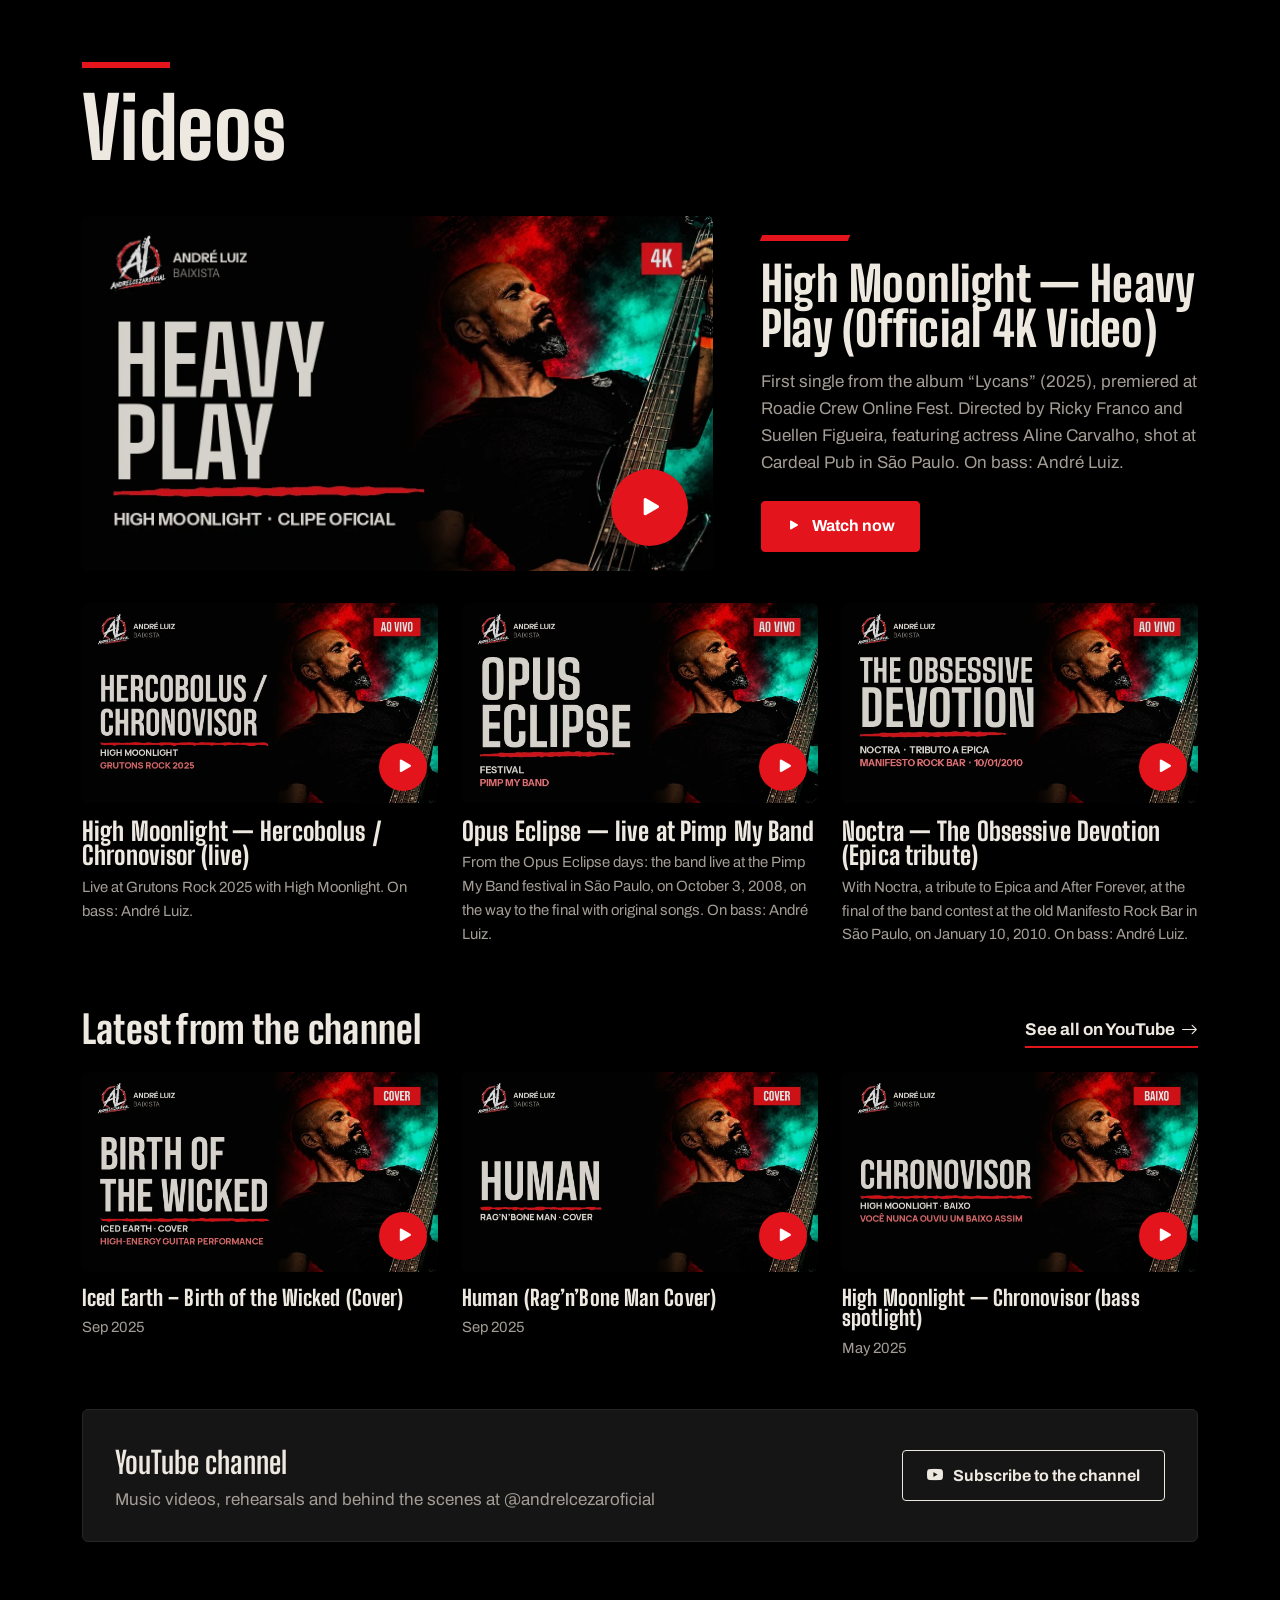
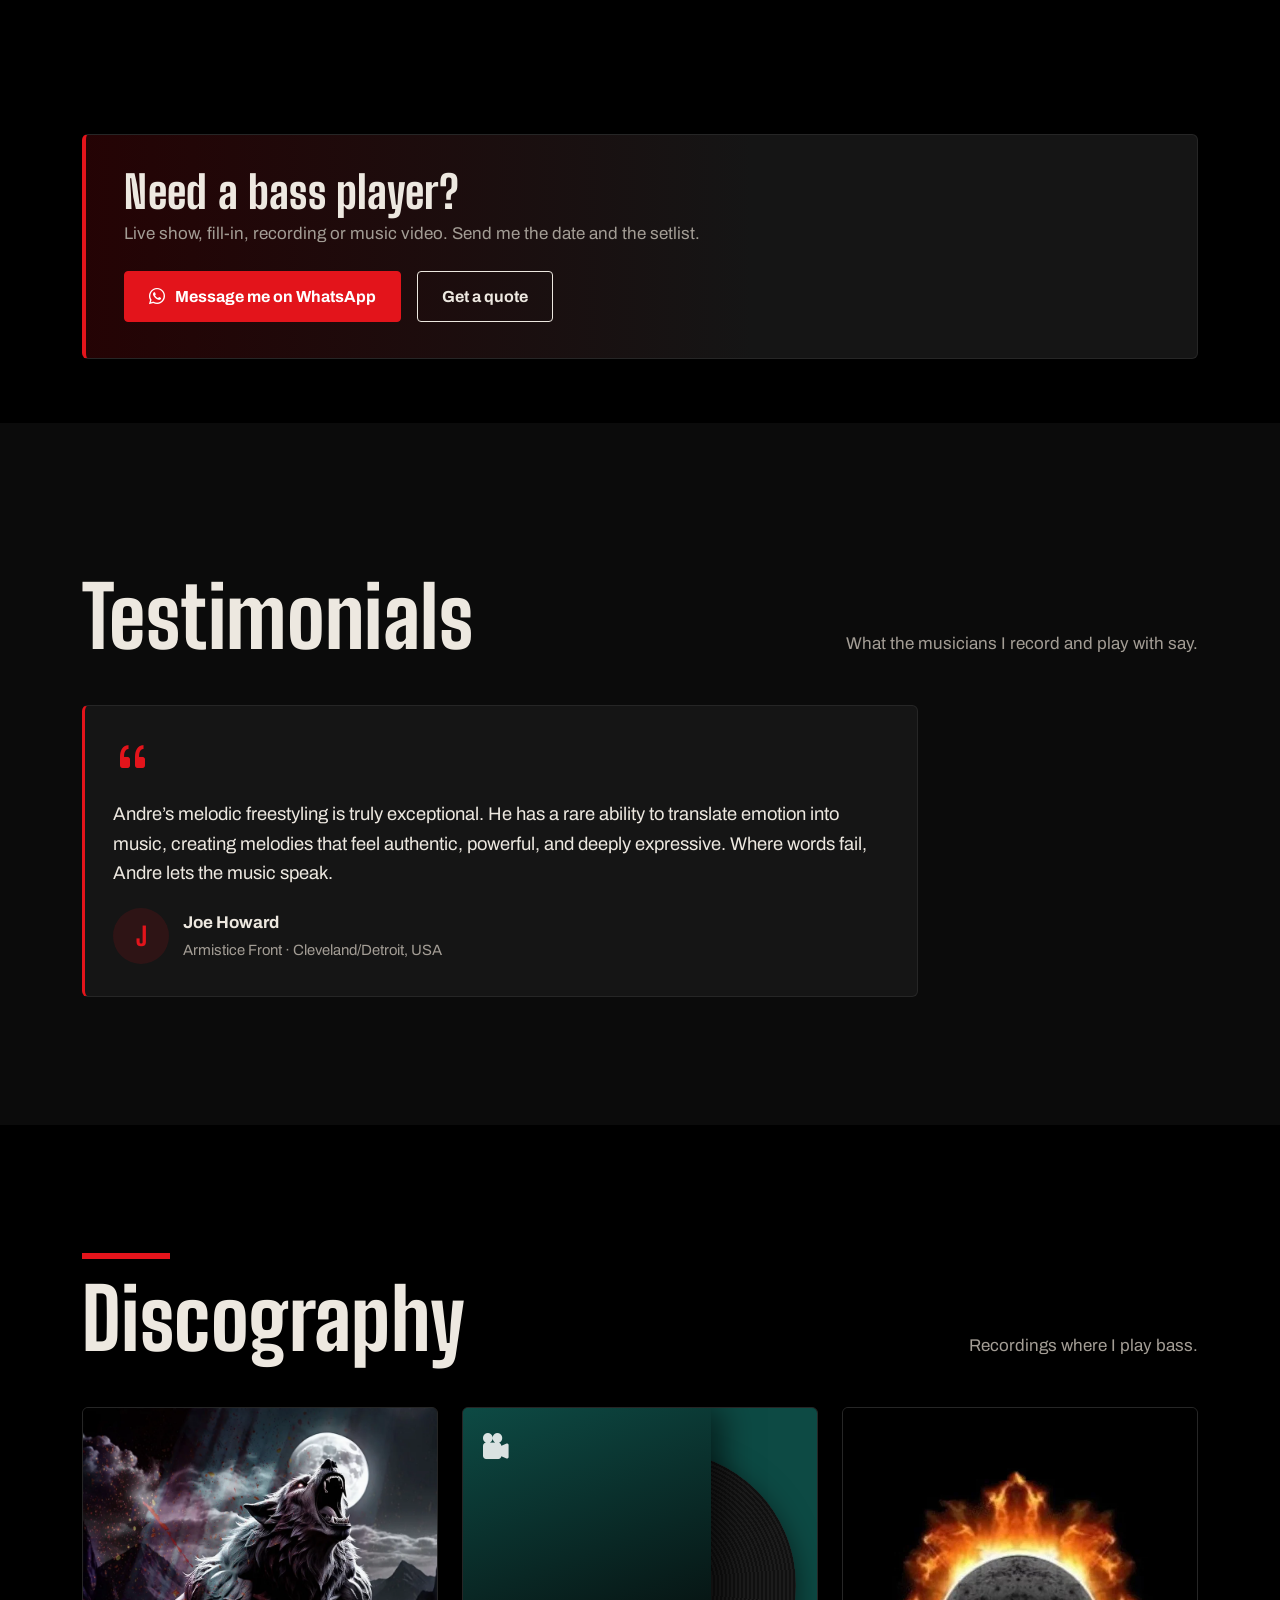
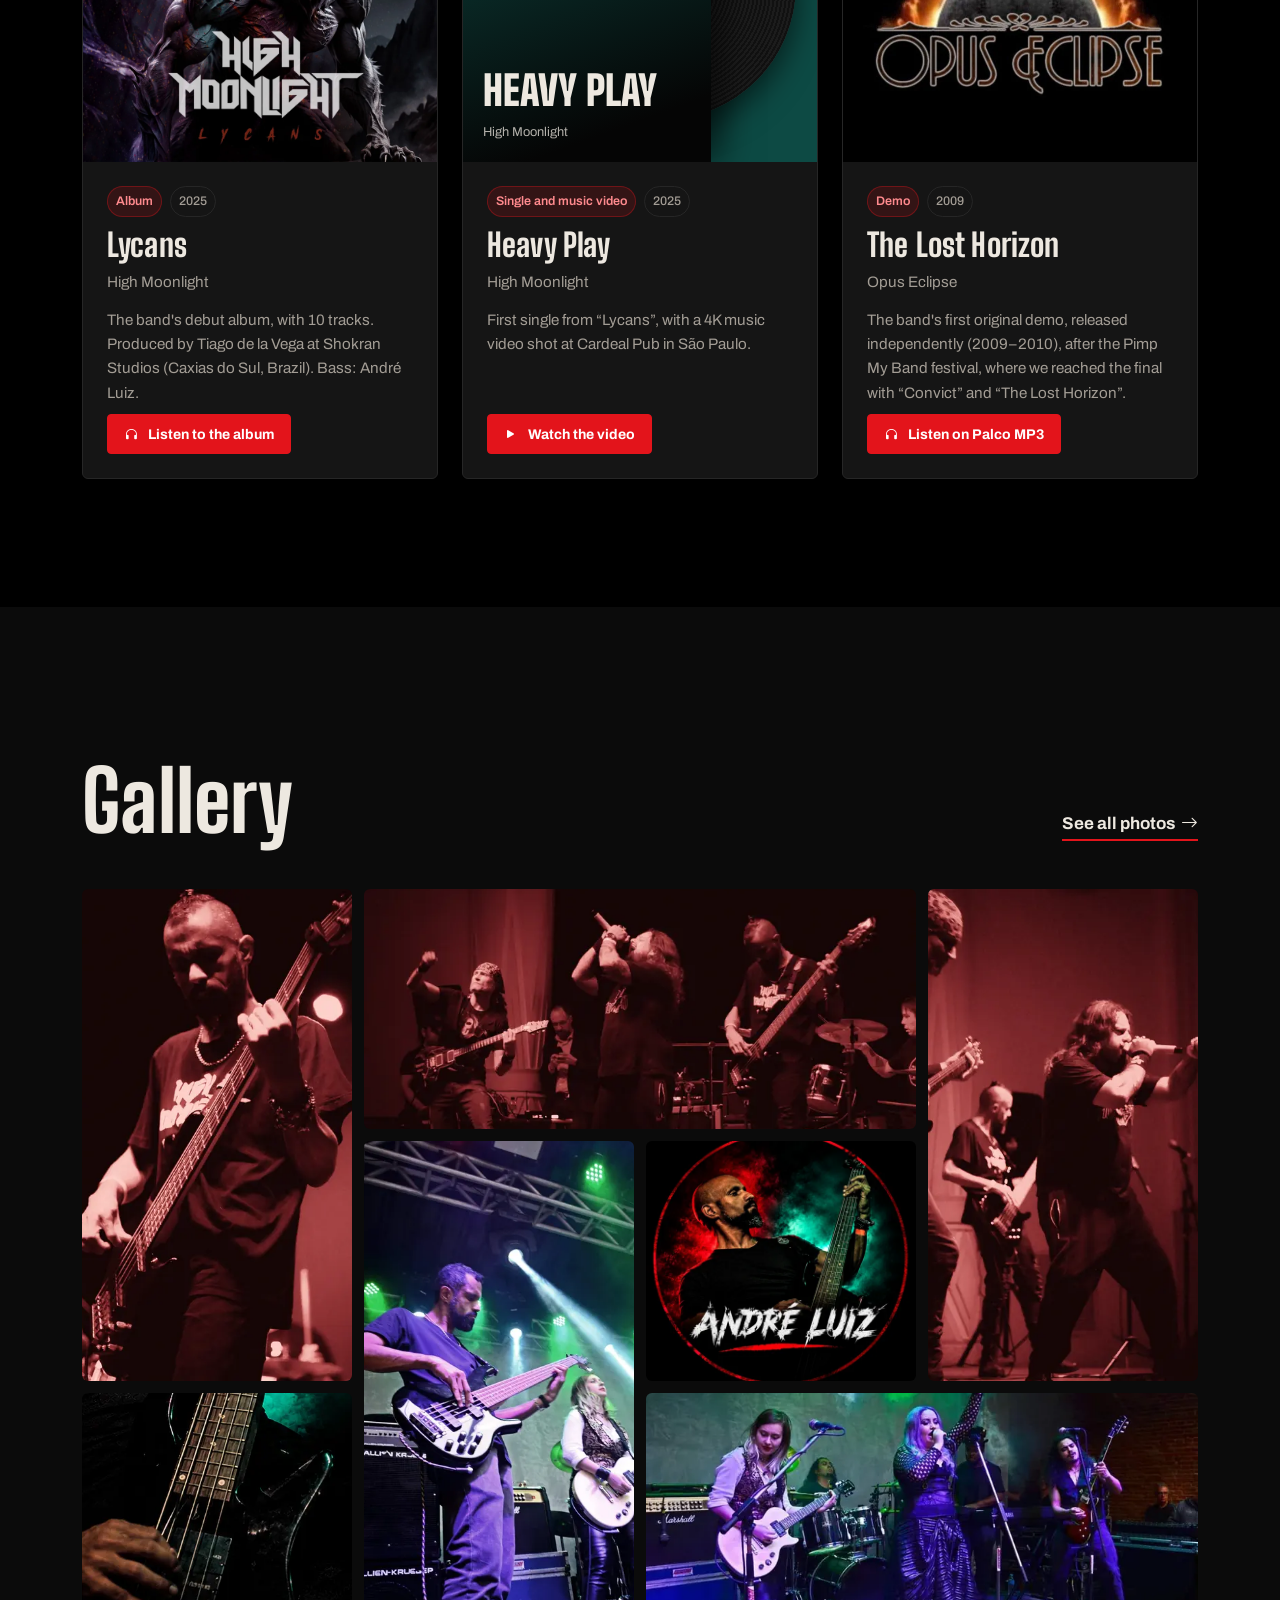
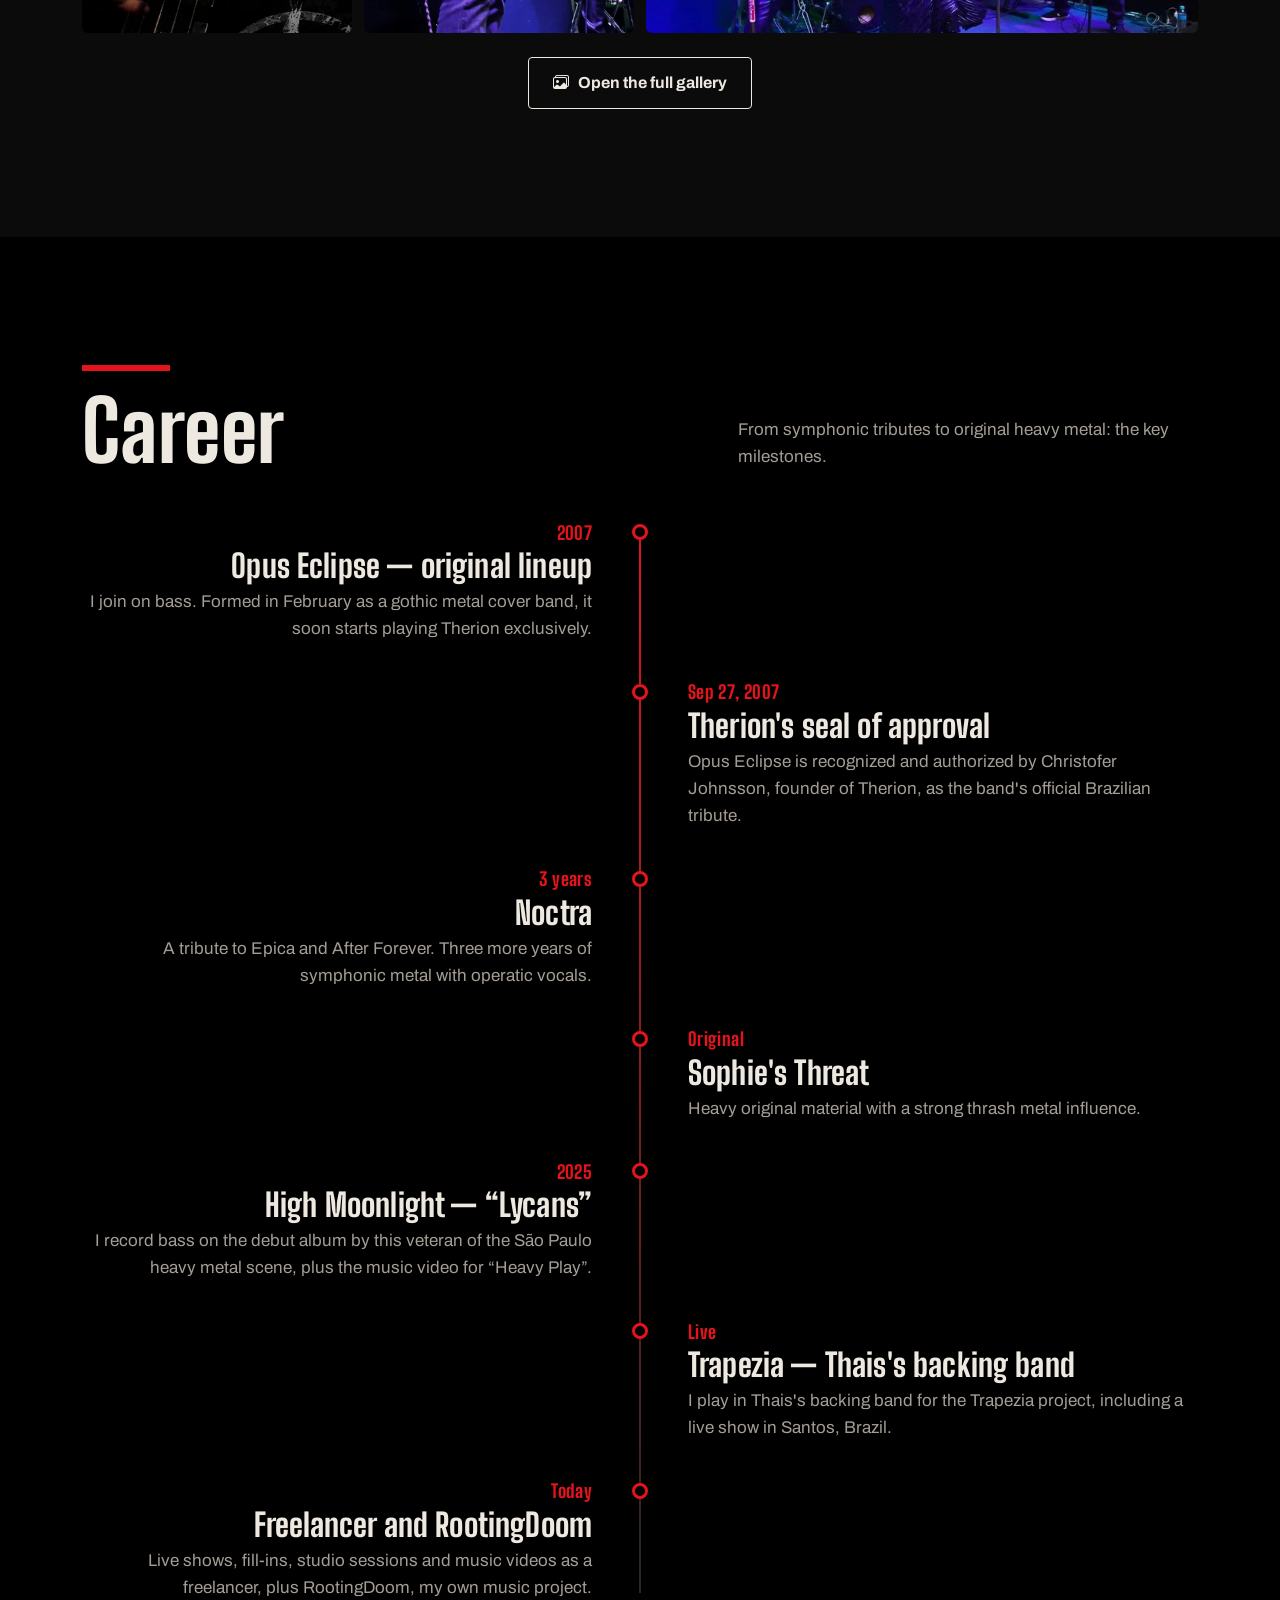
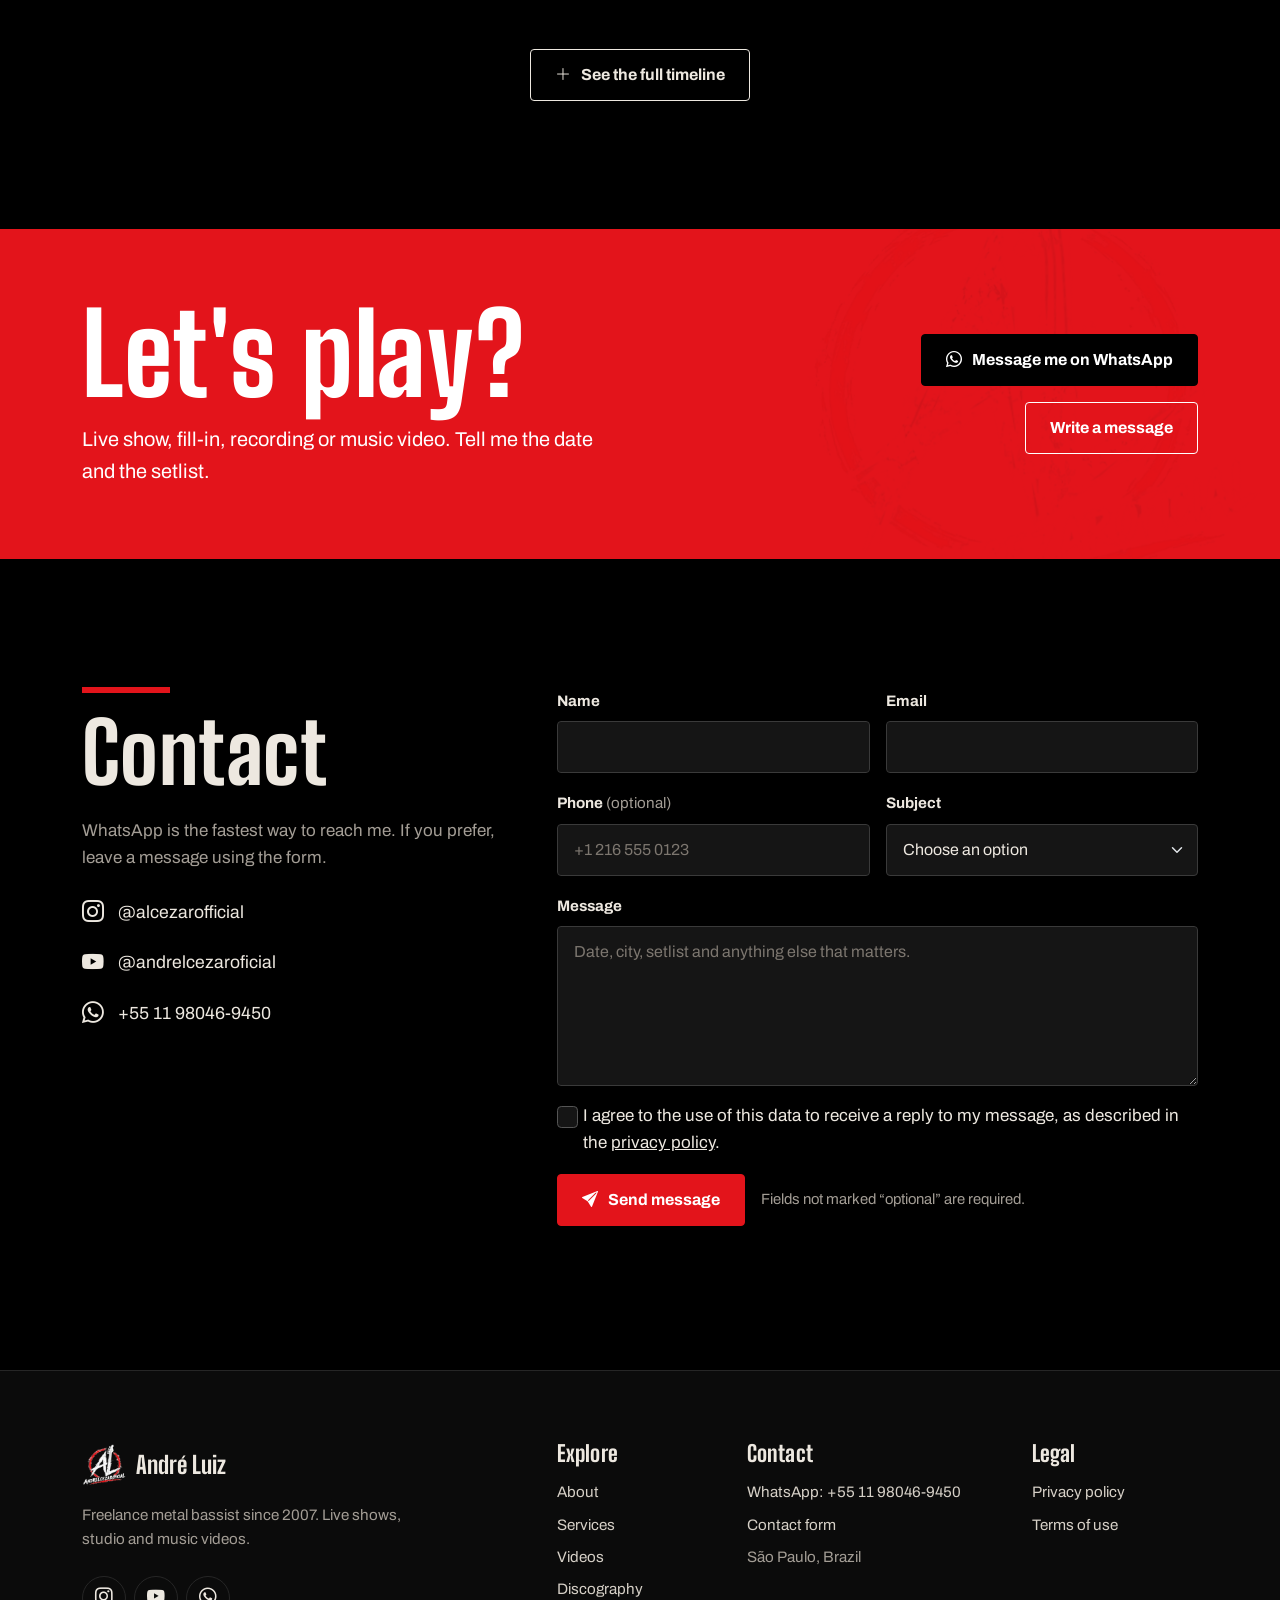
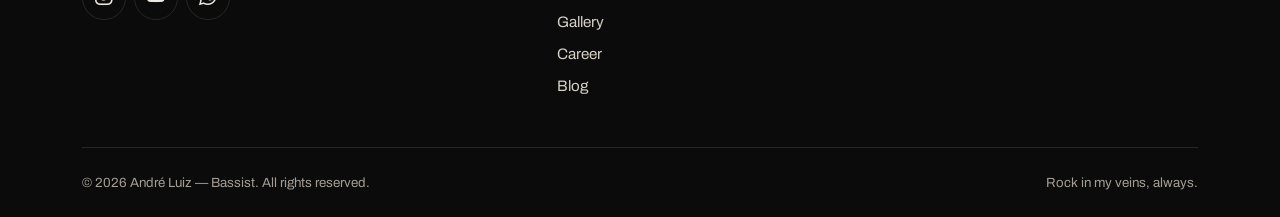
==== commit 9480b68d: "SEO: domínio real alcezar.com.br no lugar do provisório - canonical, og:url e og:image de todas as p" ====
--- a/index.html
+++ b/index.html
@@ -9,14 +9,14 @@
 <meta name="description" content="André Luiz, baixista freelancer de metal desde 2007. Baixo no álbum Lycans (High Moonlight), cover autorizado pelo Therion com a Opus Eclipse. Shows, estúdio e videoclipes.">
 <meta name="theme-color" content="#000000">
 <meta name="referrer" content="strict-origin-when-cross-origin">
-<link rel="canonical" href="https://www.seudominio.com.br/">
+<link rel="canonical" href="https://alcezar.com.br/">
 <meta property="og:type" content="website">
 <meta property="og:locale" content="pt_BR">
 <meta property="og:site_name" content="André Luiz — Baixista">
 <meta property="og:title" content="André Luiz — Baixista freelancer de metal | São Paulo">
 <meta property="og:description" content="André Luiz, baixista freelancer de metal desde 2007. Baixo no álbum Lycans (High Moonlight), cover autorizado pelo Therion com a Opus Eclipse. Shows, estúdio e videoclipes.">
-<meta property="og:url" content="https://www.seudominio.com.br/">
-<meta property="og:image" content="https://www.seudominio.com.br/assets/images/og-image.jpg">
+<meta property="og:url" content="https://alcezar.com.br/">
+<meta property="og:image" content="https://alcezar.com.br/assets/images/og-image.jpg">
 <meta property="og:image:width" content="1200">
 <meta property="og:image:height" content="630">
 <meta name="twitter:card" content="summary_large_image">
@@ -27,9 +27,9 @@
 <link rel="preconnect" href="https://fonts.googleapis.com">
 <link rel="preconnect" href="https://fonts.gstatic.com" crossorigin>
 <link rel="stylesheet" href="https://fonts.googleapis.com/css2?family=Archivo:wght@400;500;600;700&family=Big+Shoulders+Display:wght@700;800;900&display=swap">
-<link rel="stylesheet" href="assets/css/style.css?v=20261015">
+<link rel="stylesheet" href="assets/css/style.css?v=20261016">
 <script type="application/ld+json">
-{"@context":"https://schema.org","@type":"Person","name":"André Luiz Cezar","alternateName":"André Luiz","jobTitle":"Baixista","description":"Baixista freelancer de metal desde 2007.","image":"https://www.seudominio.com.br/assets/images/retrato.webp","url":"https://www.seudominio.com.br/","address":{"@type":"PostalAddress","addressLocality":"São Paulo","addressRegion":"SP","addressCountry":"BR"},"memberOf":[{"@type":"MusicGroup","name":"High Moonlight"},{"@type":"MusicGroup","name":"Opus Eclipse"}],"sameAs":["https://www.instagram.com/alcezarofficial","https://www.youtube.com/@andrelcezaroficial"],"knowsAbout":["Contrabaixo","Heavy metal","Thrash metal","Black metal","Metal sinfônico"]}
+{"@context":"https://schema.org","@type":"Person","name":"André Luiz Cezar","alternateName":"André Luiz","jobTitle":"Baixista","description":"Baixista freelancer de metal desde 2007.","image":"https://alcezar.com.br/assets/images/retrato.webp","url":"https://alcezar.com.br/","address":{"@type":"PostalAddress","addressLocality":"São Paulo","addressRegion":"SP","addressCountry":"BR"},"memberOf":[{"@type":"MusicGroup","name":"High Moonlight"},{"@type":"MusicGroup","name":"Opus Eclipse"}],"sameAs":["https://www.instagram.com/alcezarofficial","https://www.youtube.com/@andrelcezaroficial"],"knowsAbout":["Contrabaixo","Heavy metal","Thrash metal","Black metal","Metal sinfônico"]}
 </script>
 </head>
 <body data-pagina="inicio" data-base="">
@@ -314,9 +314,9 @@
   </div>
 </div>
 <script src="assets/vendor/bootstrap/bootstrap.bundle.min.js" defer></script>
-<script src="assets/js/i18n.js?v=20261015" defer></script>
-<script src="assets/js/data.js?v=20261015" defer></script>
+<script src="assets/js/i18n.js?v=20261016" defer></script>
+<script src="assets/js/data.js?v=20261016" defer></script>
 <script src="assets/js/videos-canal.js?v=72ff1e6d" defer></script>
-<script src="assets/js/script.js?v=20261015" defer></script>
+<script src="assets/js/script.js?v=20261016" defer></script>
 </body>
 </html>
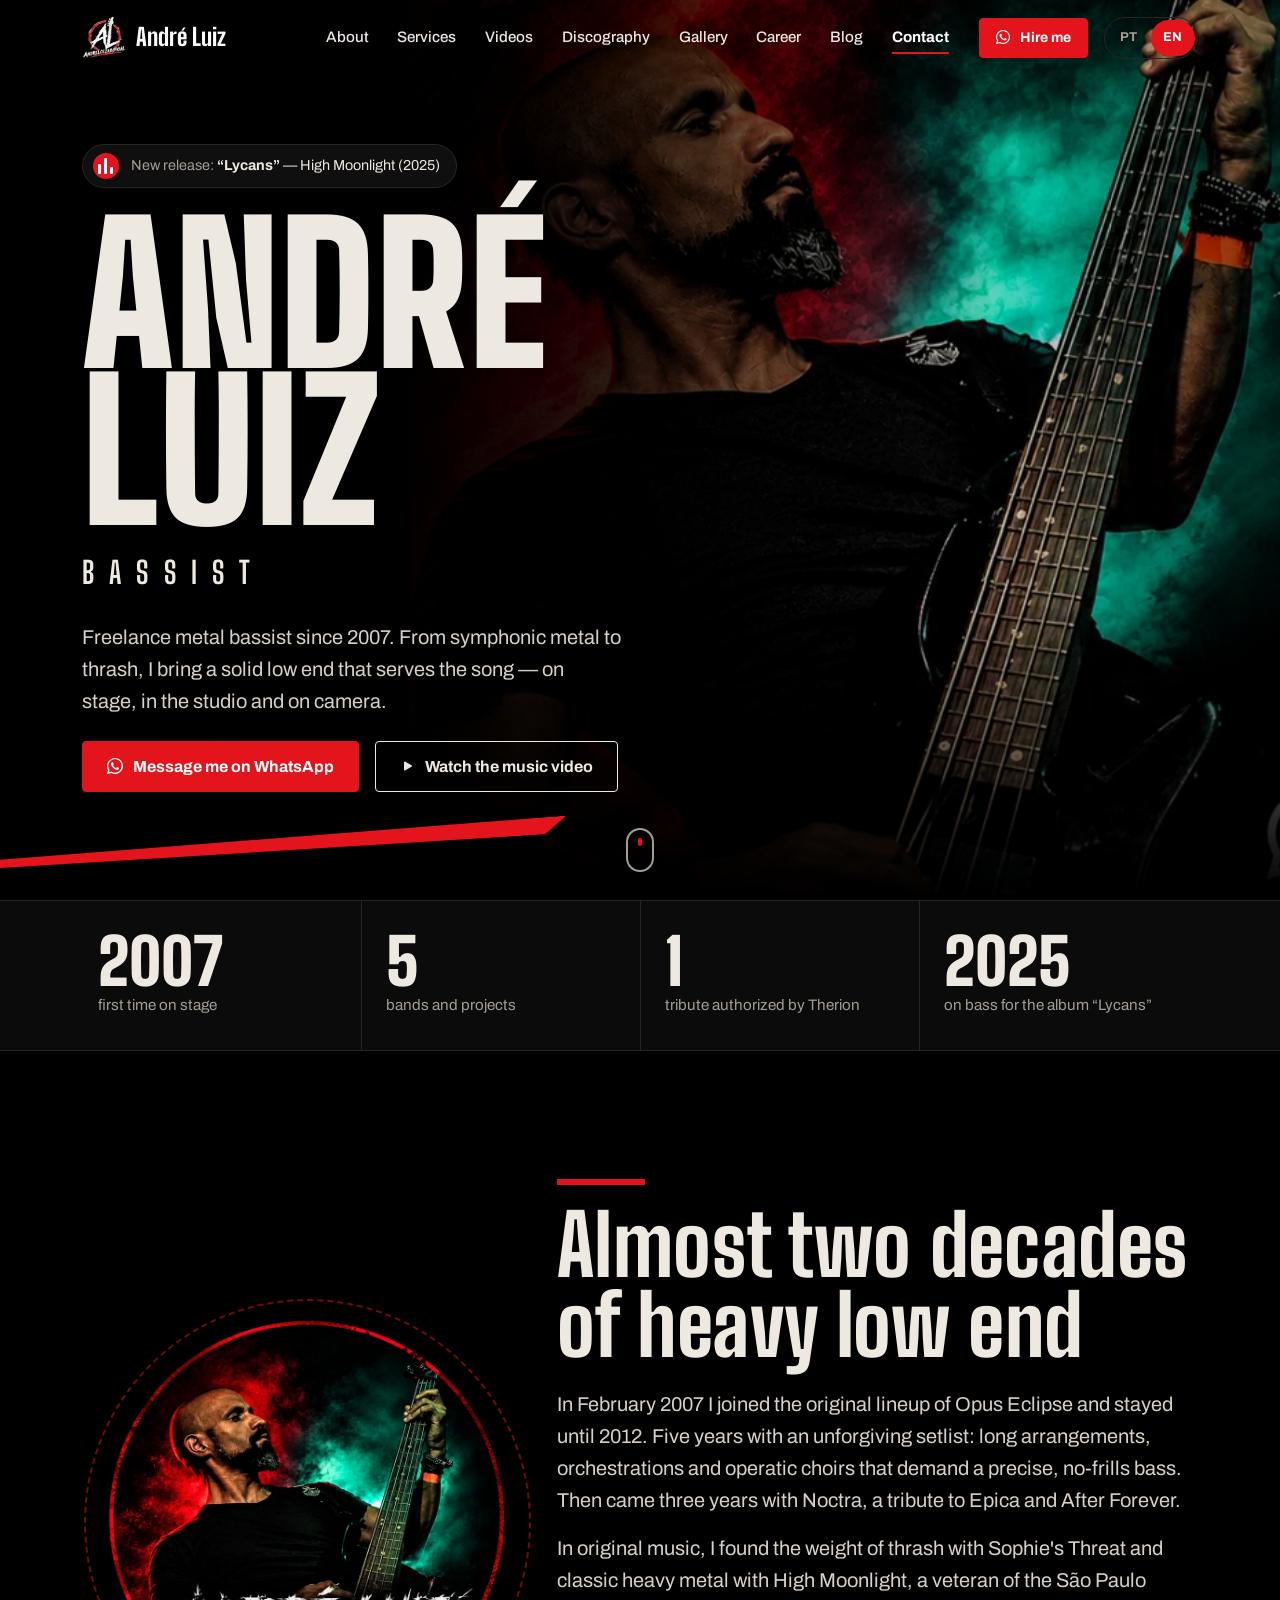
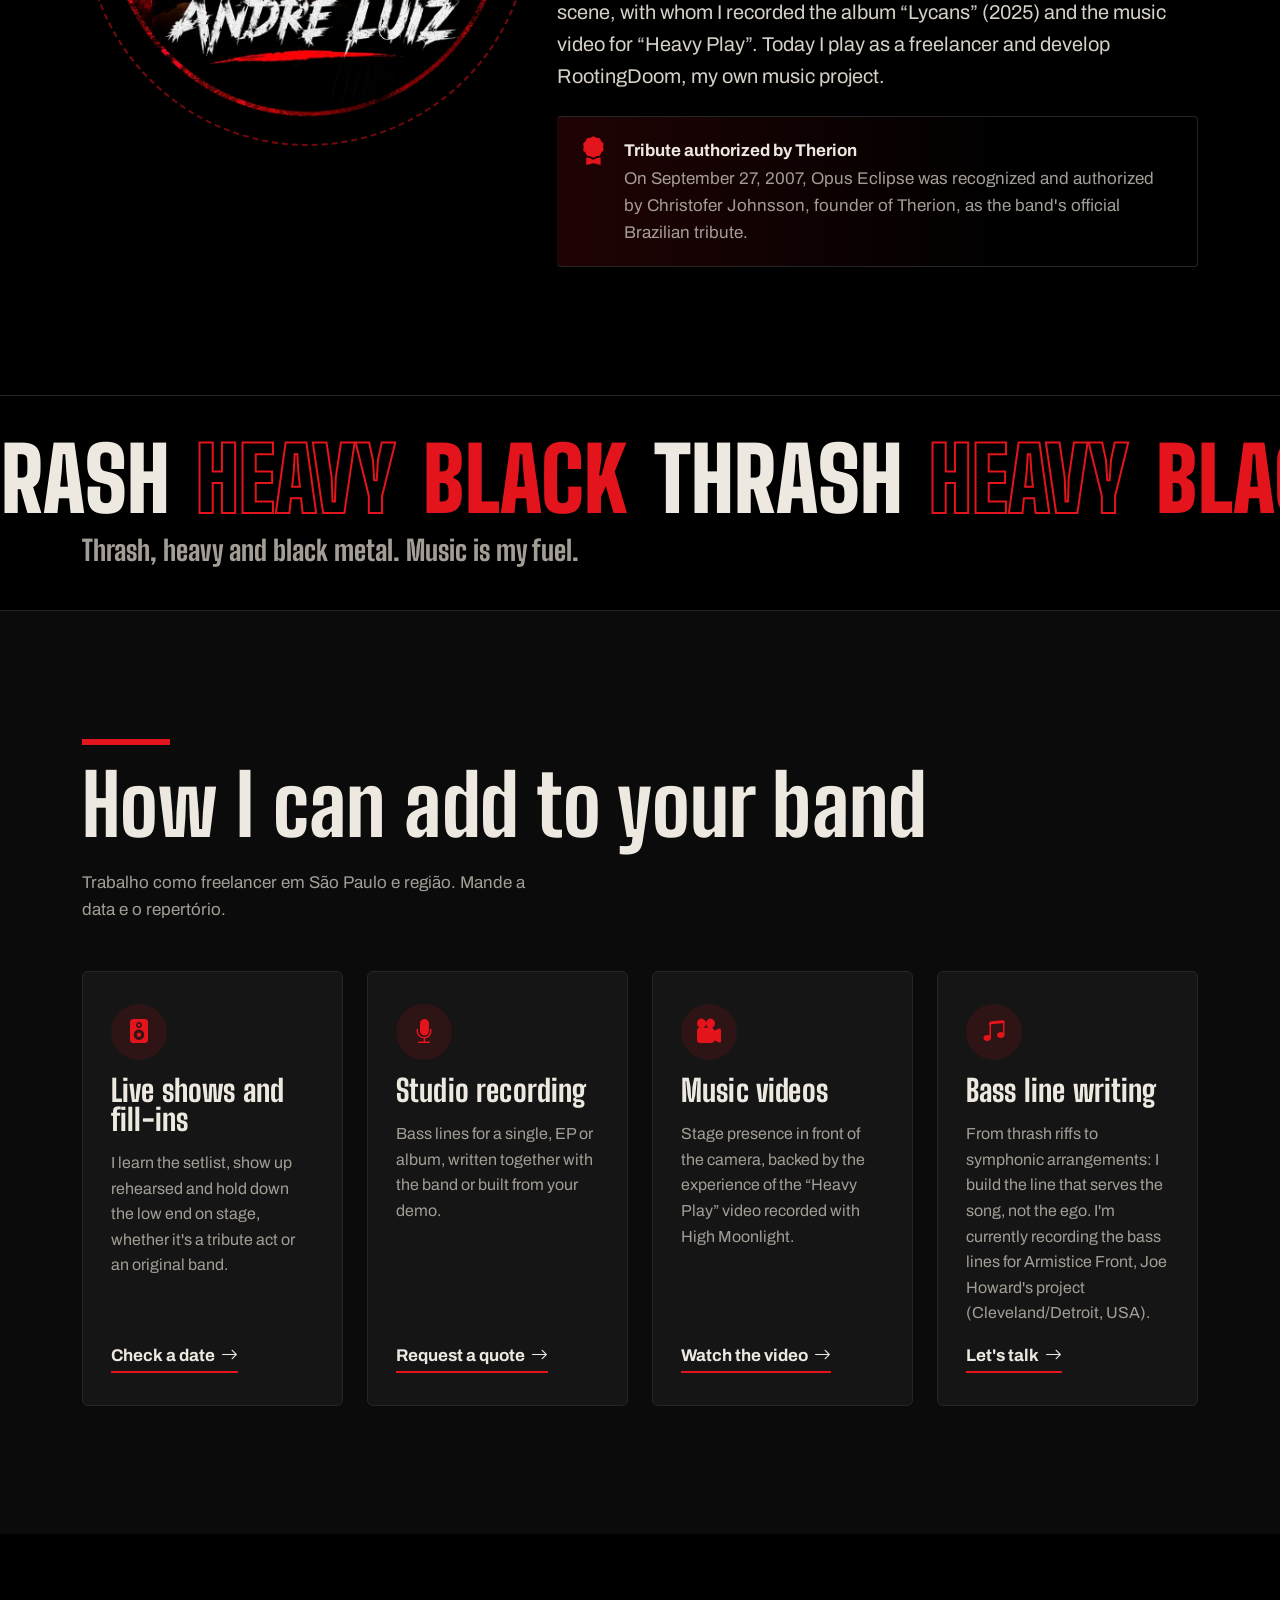
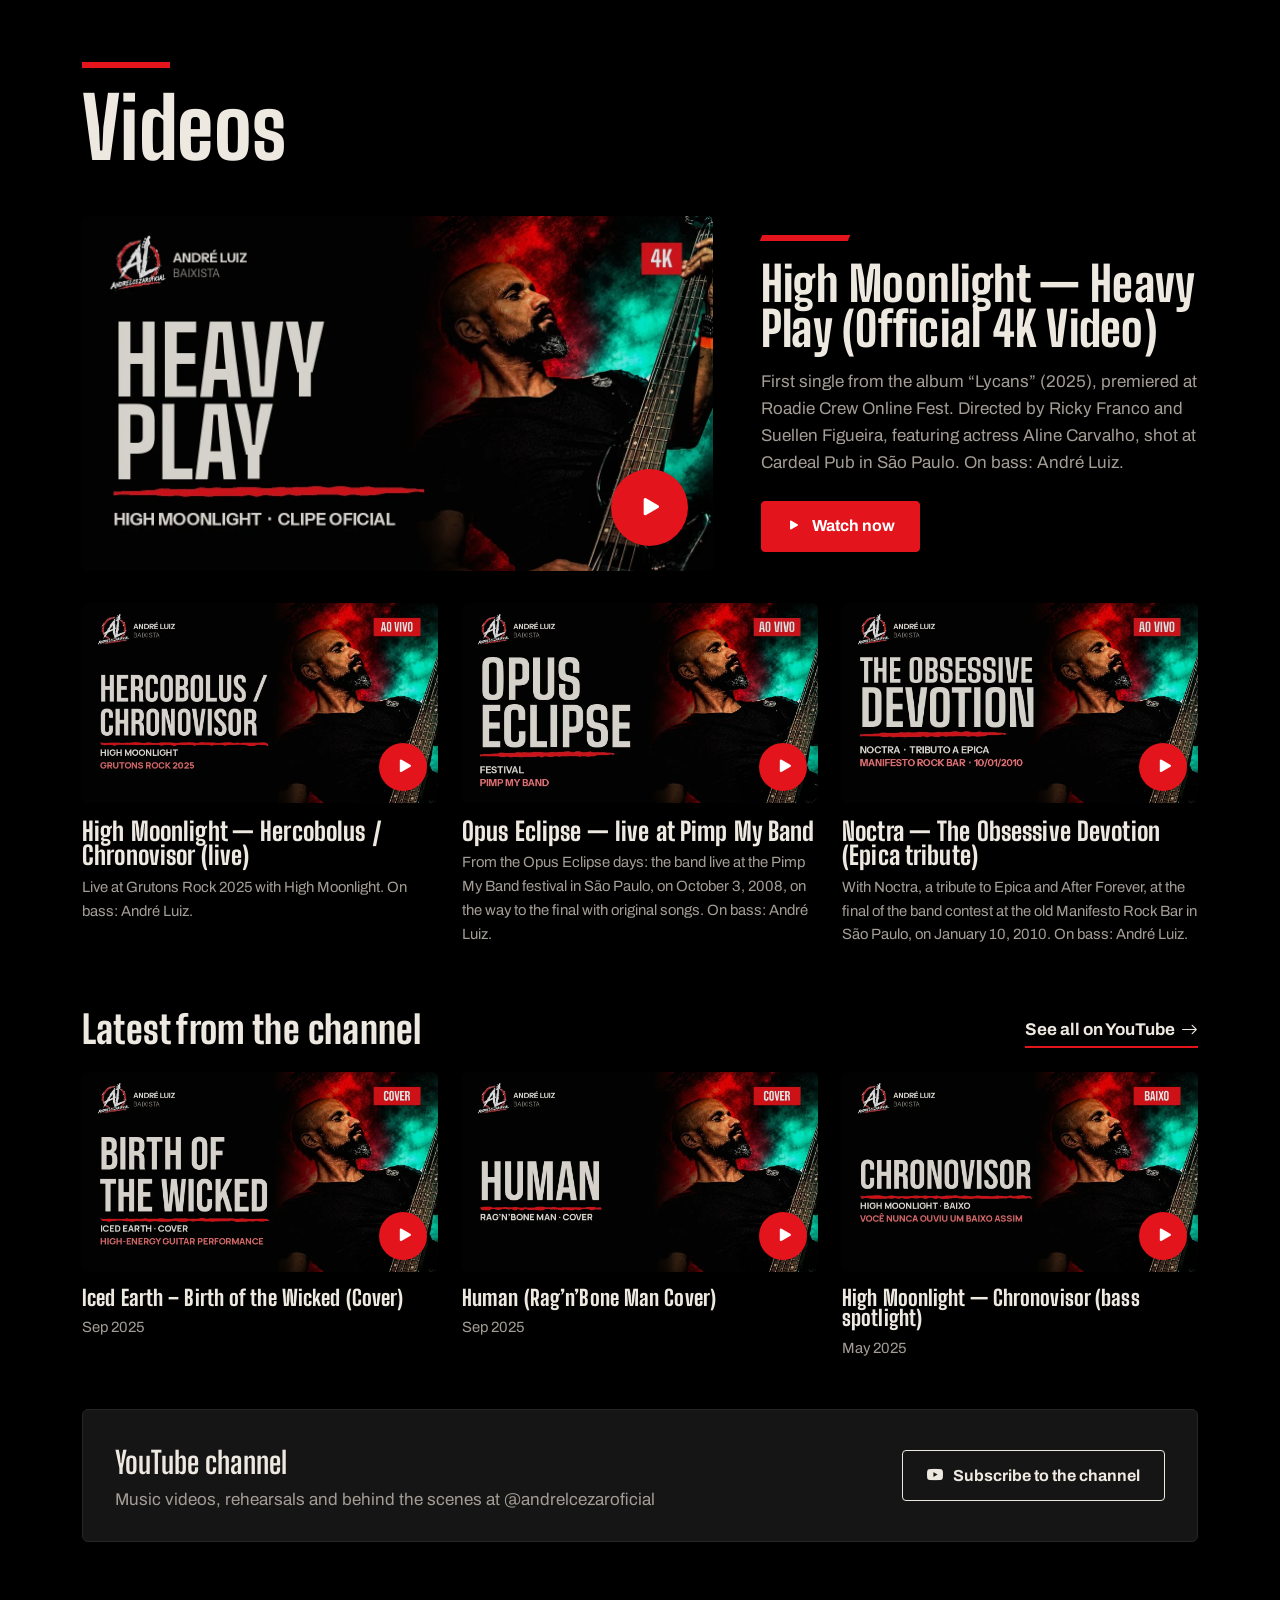
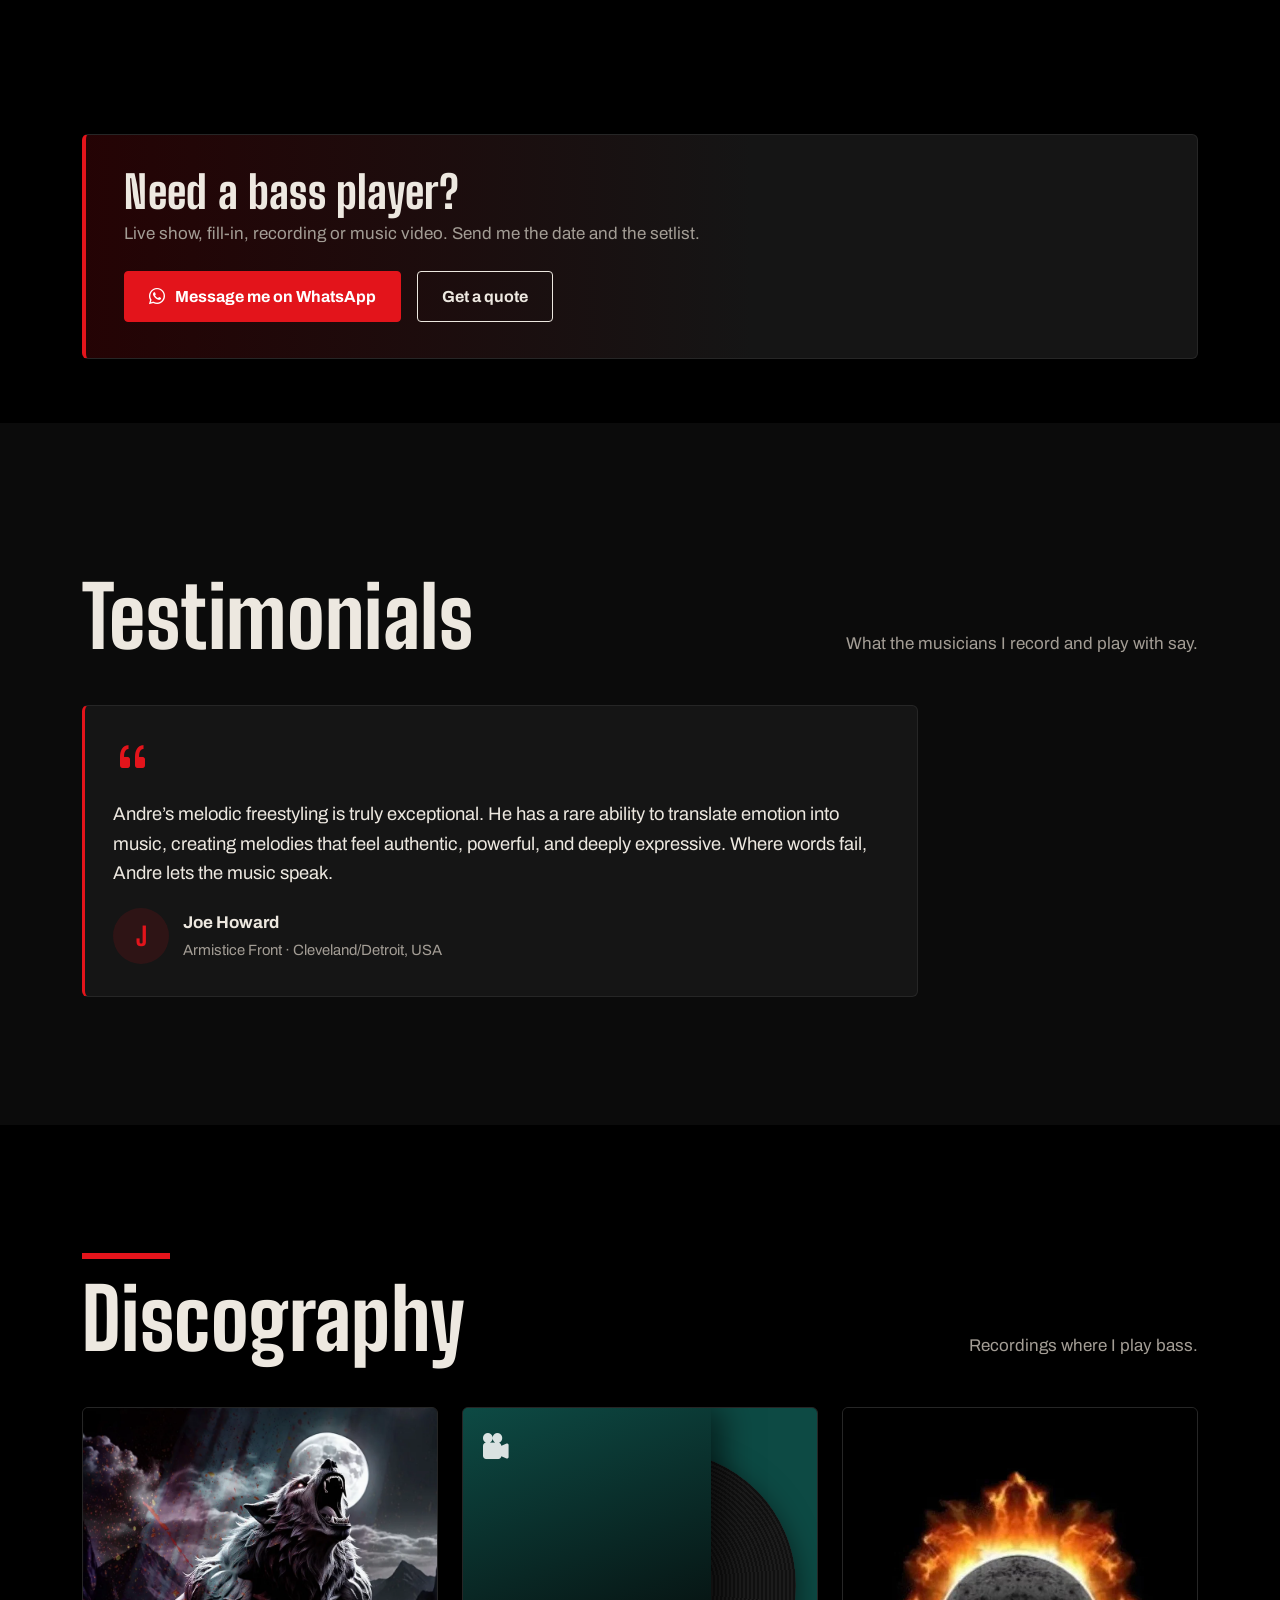
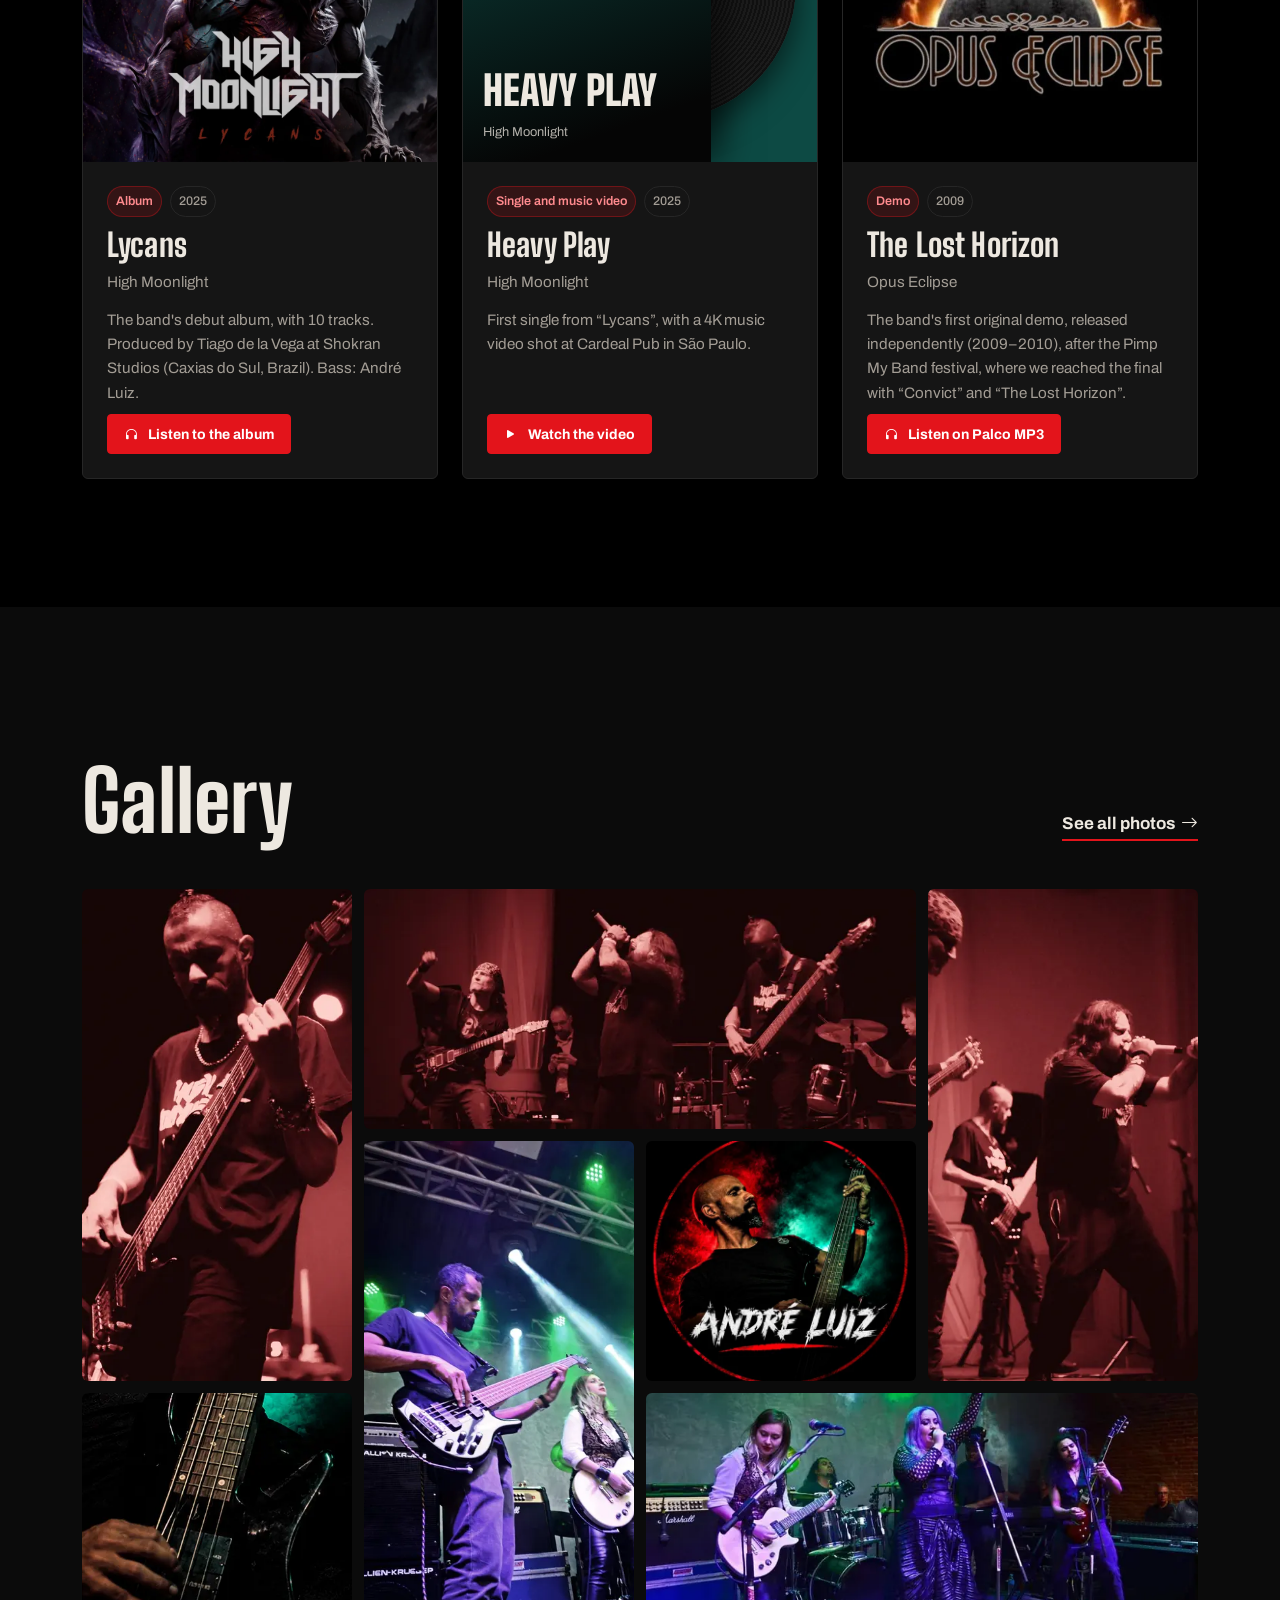
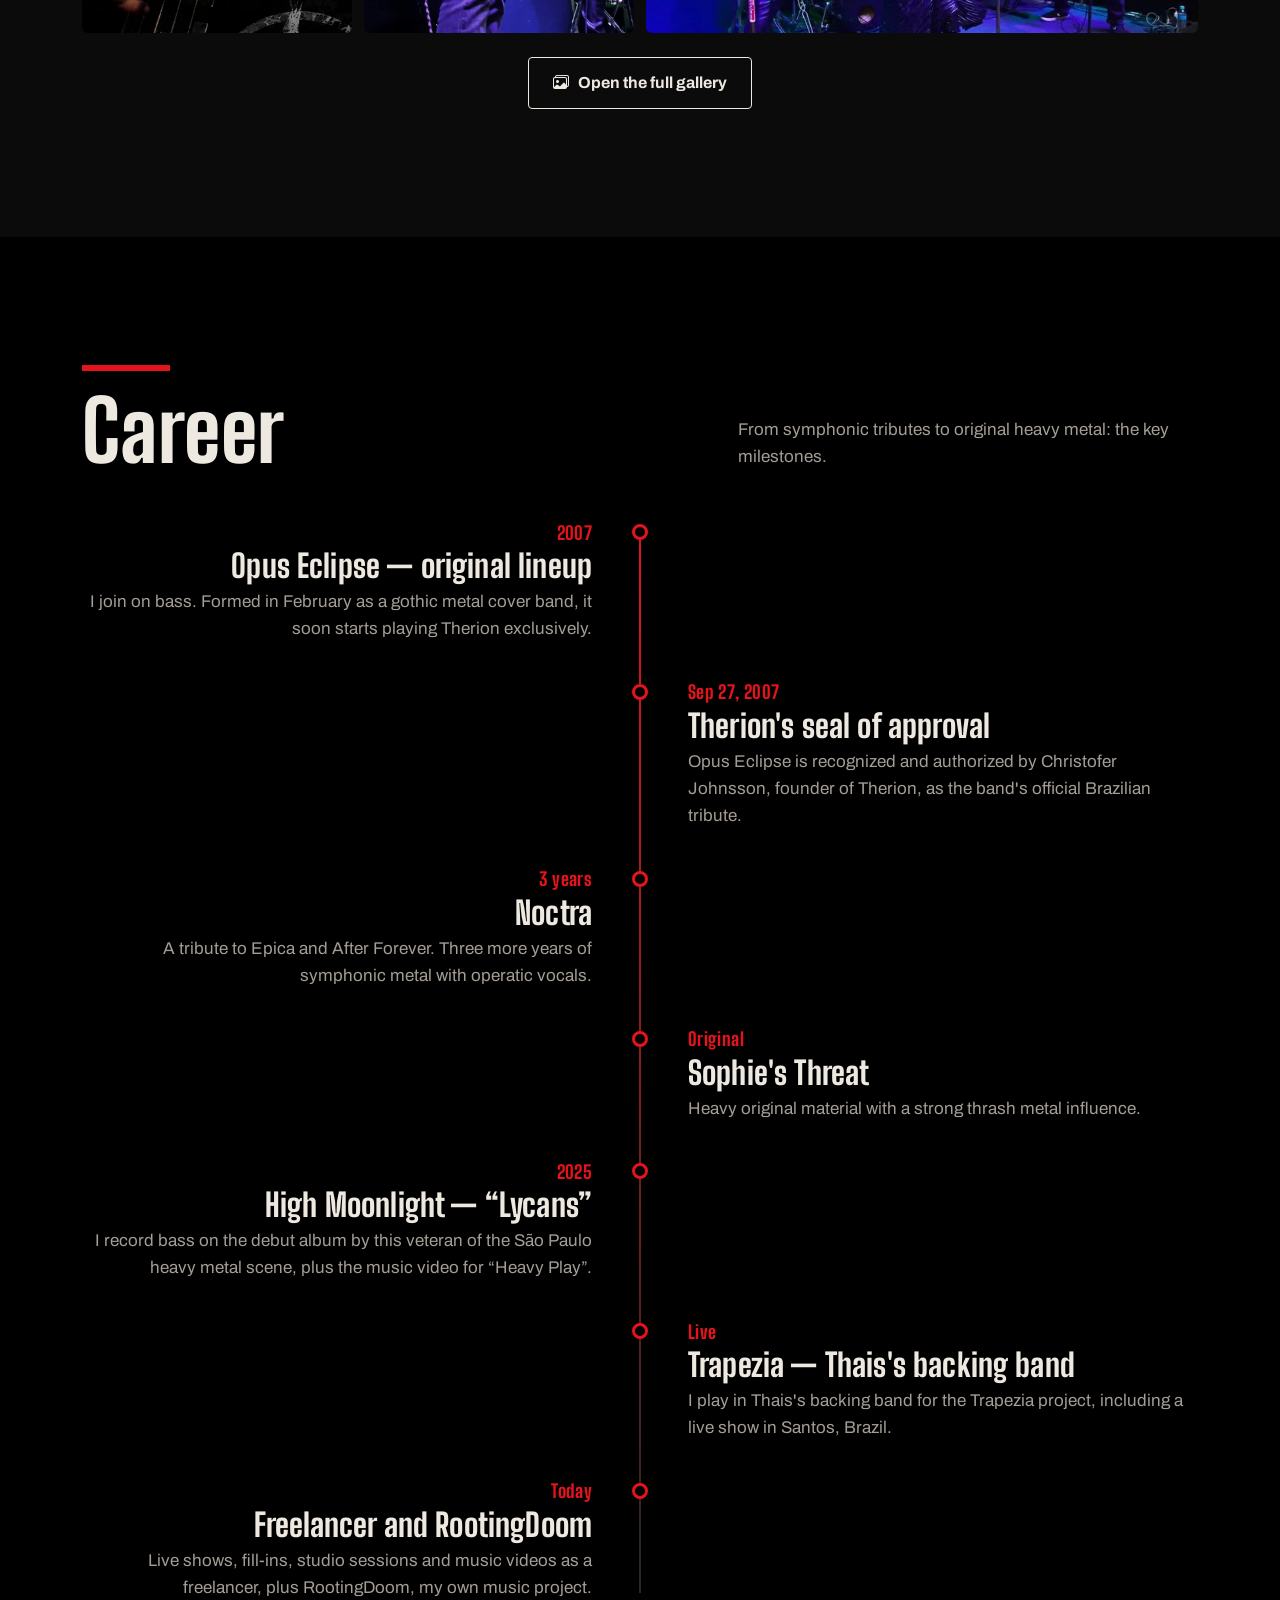
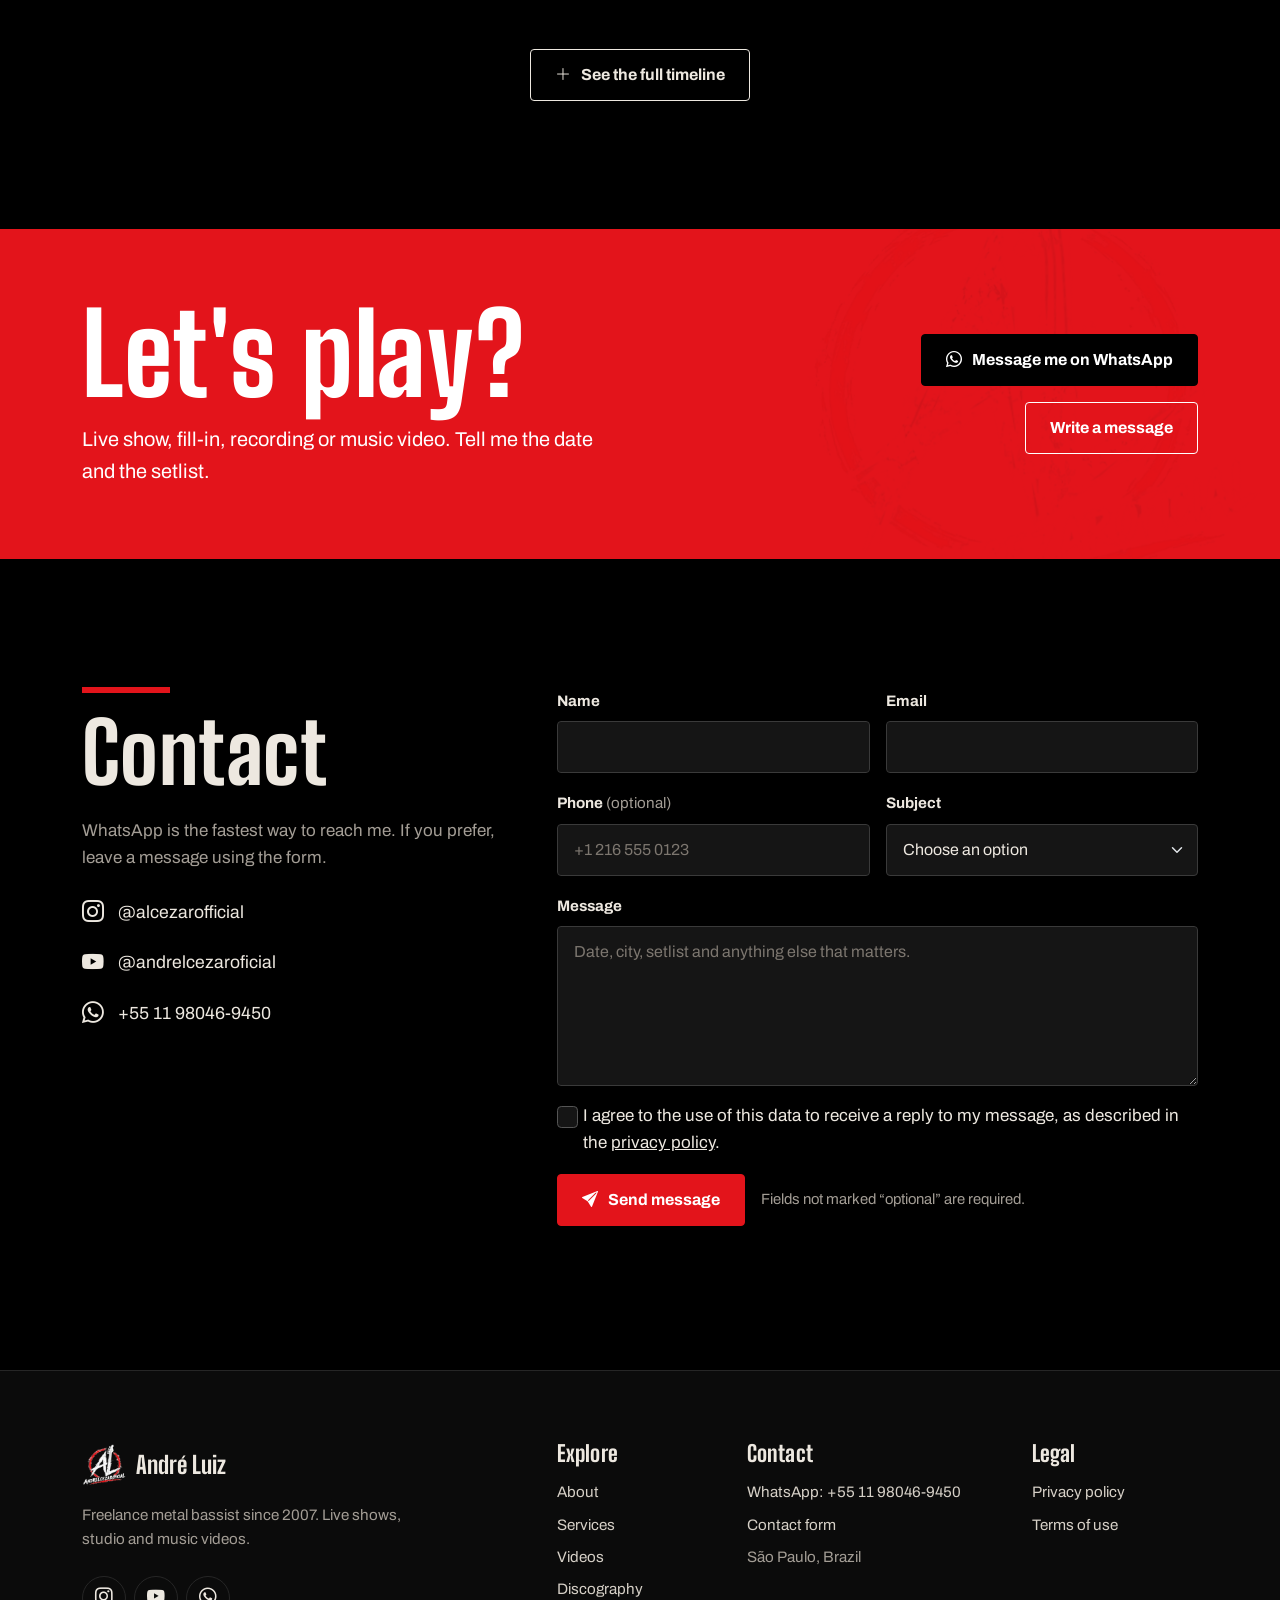
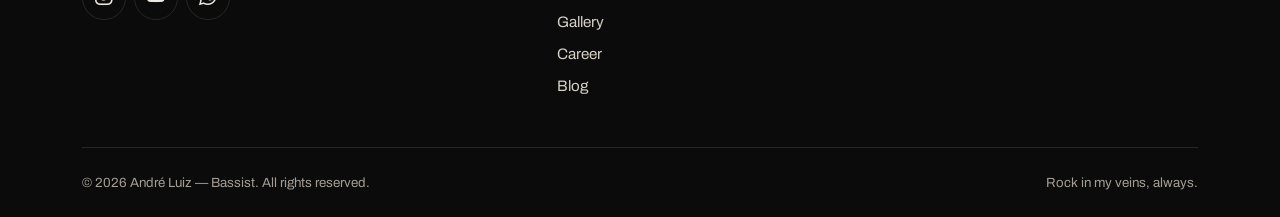
==== commit e812787c: "Formulário: mensagens passam a ir para contato@alcezar.com.br - Endpoint do FormSubmit em data.js ag" ====
--- a/index.html
+++ b/index.html
@@ -27,7 +27,7 @@
 <link rel="preconnect" href="https://fonts.googleapis.com">
 <link rel="preconnect" href="https://fonts.gstatic.com" crossorigin>
 <link rel="stylesheet" href="https://fonts.googleapis.com/css2?family=Archivo:wght@400;500;600;700&family=Big+Shoulders+Display:wght@700;800;900&display=swap">
-<link rel="stylesheet" href="assets/css/style.css?v=20261016">
+<link rel="stylesheet" href="assets/css/style.css?v=20261017">
 <script type="application/ld+json">
 {"@context":"https://schema.org","@type":"Person","name":"André Luiz Cezar","alternateName":"André Luiz","jobTitle":"Baixista","description":"Baixista freelancer de metal desde 2007.","image":"https://alcezar.com.br/assets/images/retrato.webp","url":"https://alcezar.com.br/","address":{"@type":"PostalAddress","addressLocality":"São Paulo","addressRegion":"SP","addressCountry":"BR"},"memberOf":[{"@type":"MusicGroup","name":"High Moonlight"},{"@type":"MusicGroup","name":"Opus Eclipse"}],"sameAs":["https://www.instagram.com/alcezarofficial","https://www.youtube.com/@andrelcezaroficial"],"knowsAbout":["Contrabaixo","Heavy metal","Thrash metal","Black metal","Metal sinfônico"]}
 </script>
@@ -314,9 +314,9 @@
   </div>
 </div>
 <script src="assets/vendor/bootstrap/bootstrap.bundle.min.js" defer></script>
-<script src="assets/js/i18n.js?v=20261016" defer></script>
-<script src="assets/js/data.js?v=20261016" defer></script>
+<script src="assets/js/i18n.js?v=20261017" defer></script>
+<script src="assets/js/data.js?v=20261017" defer></script>
 <script src="assets/js/videos-canal.js?v=72ff1e6d" defer></script>
-<script src="assets/js/script.js?v=20261016" defer></script>
+<script src="assets/js/script.js?v=20261017" defer></script>
 </body>
 </html>
